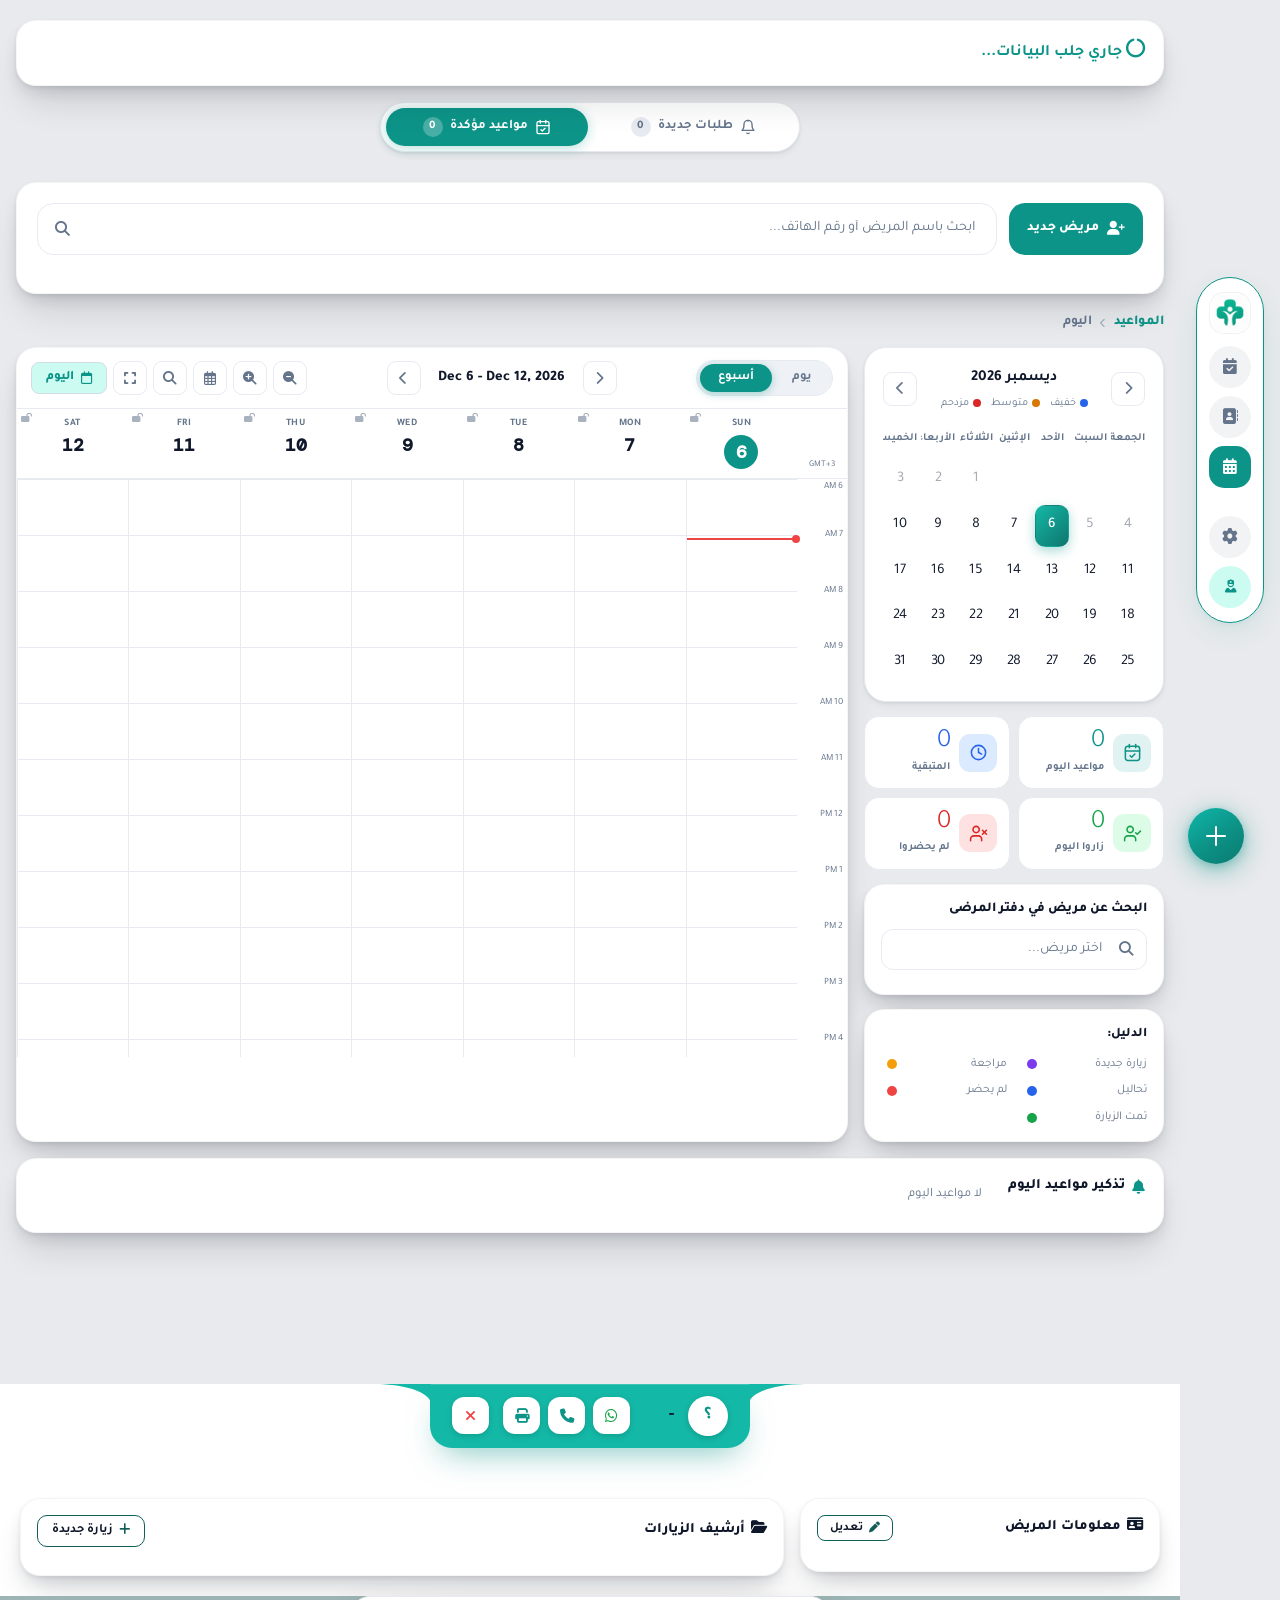
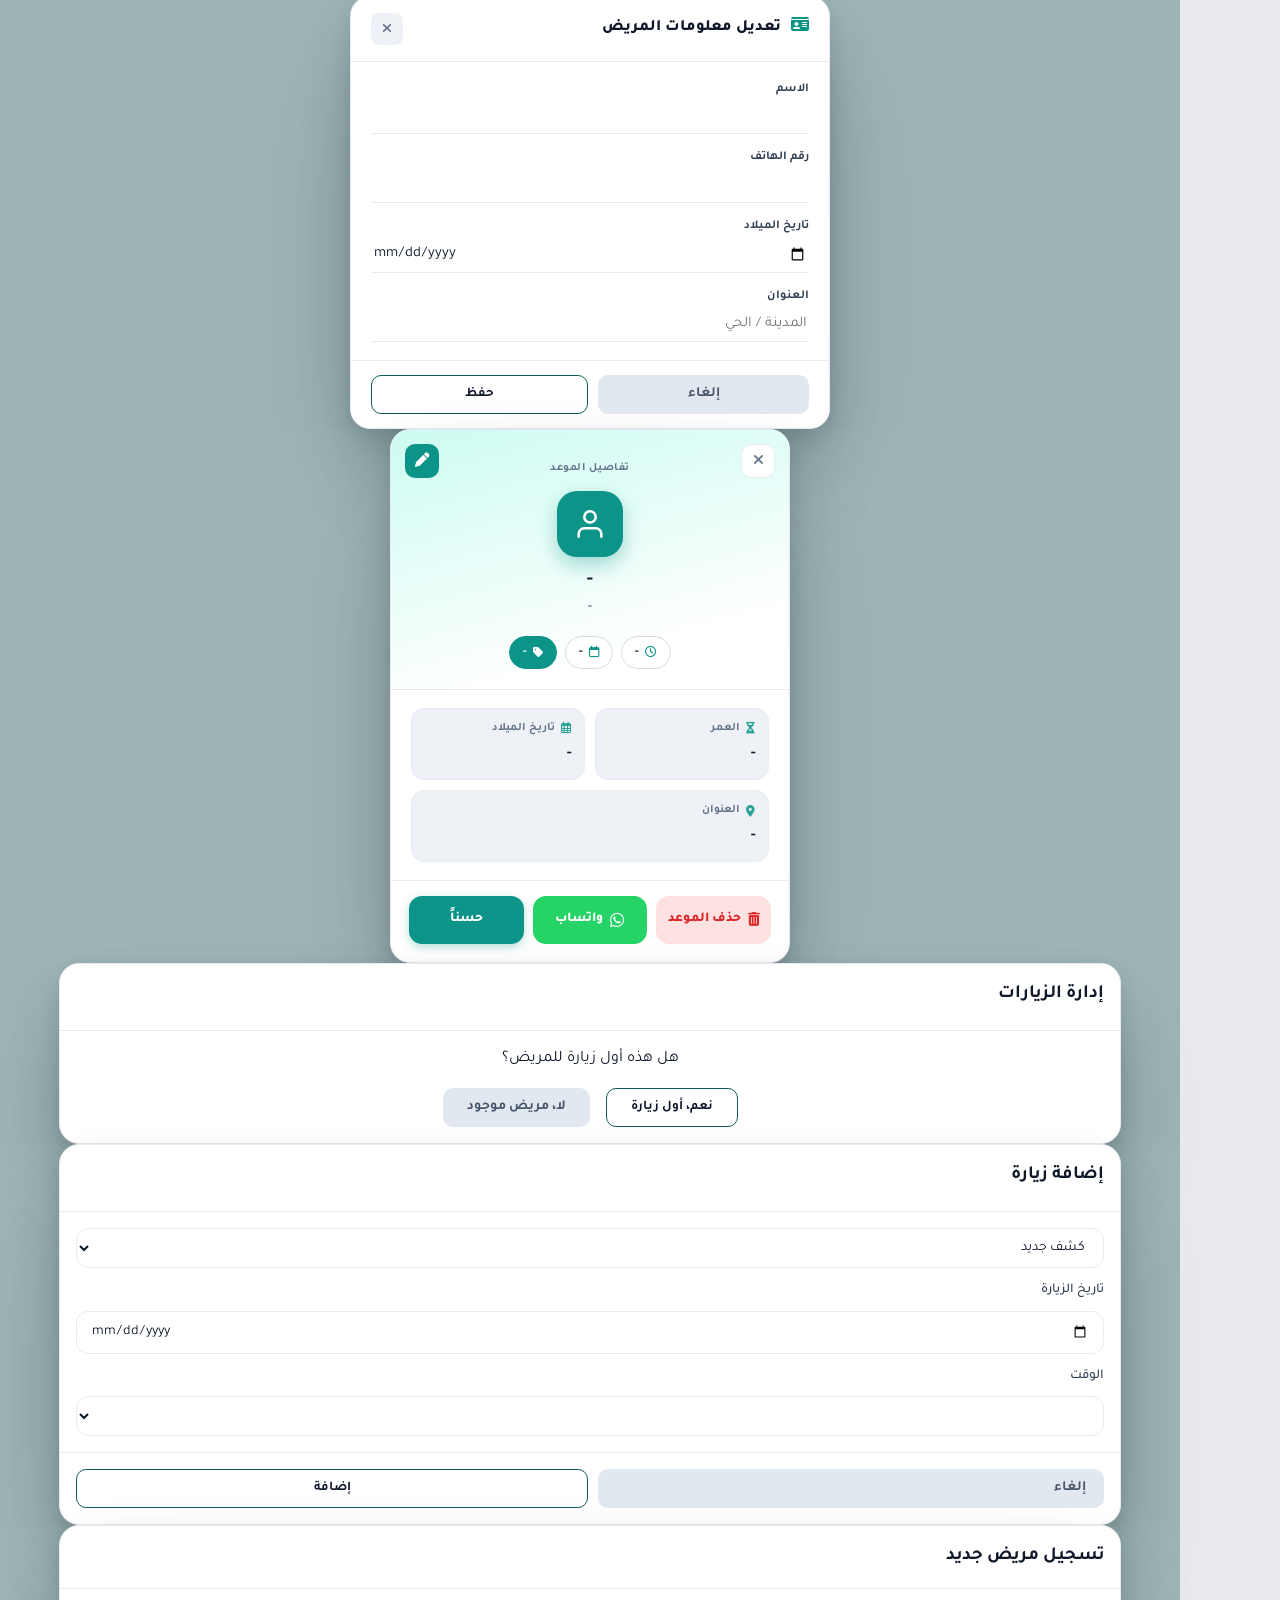
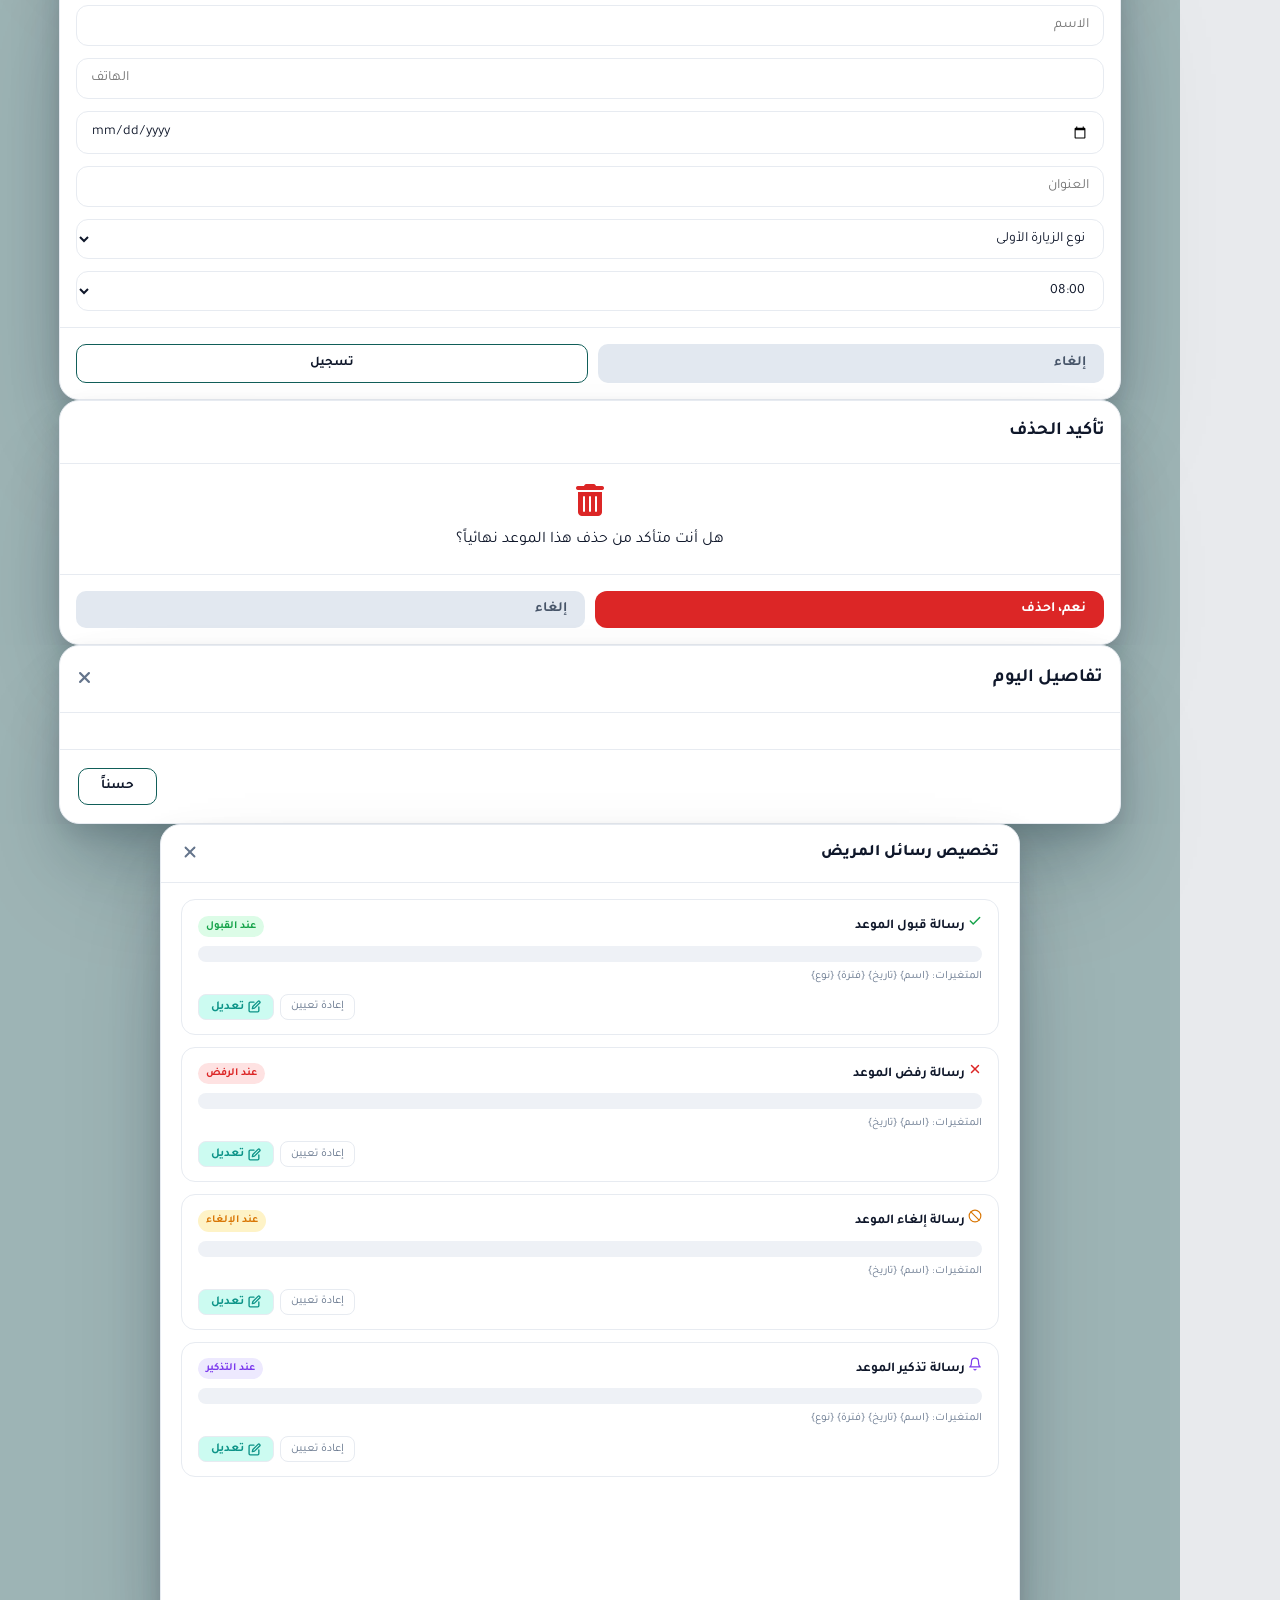
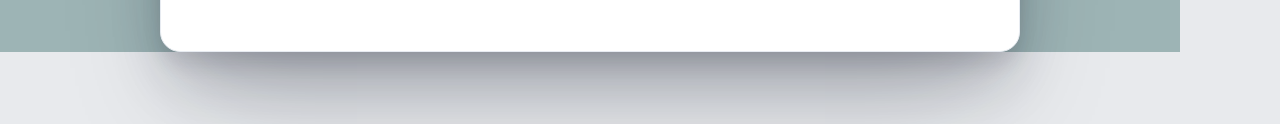
==== nurse/app.html @ d86b31da "الممرضة/موعد يدوي: الهاتف — عنوان الخطوة الحاليّة فقط لا قائمة خطوات، لا دوائر، لا أرقام، لا وصف — س" ====
<!DOCTYPE html>
<html lang="ar" dir="rtl">
<head>
  <meta charset="UTF-8" />
  <meta name="viewport" content="width=device-width,initial-scale=1.0,maximum-scale=1.0,user-scalable=yes" />
  <title>DocBook — لوحة الممرضة</title>

  <!-- Tailwind CDN with custom teal palette -->
  <script src="https://cdn.tailwindcss.com"></script>
  <script>
    tailwind.config = {
      theme: {
        extend: {
          colors: {
            'primary-1': '#f0fdfa',
            'primary-2': '#ccfbf1',
            'primary-3': '#5eead4',
            'primary-4': '#2dd4bf',
            'primary-5': '#14b8a6',
            'primary-6': '#0d9488',
            'primary-7': '#0f766e',
            'primary-8': '#115e59',
            'primary-9': '#134e4a',
            'primary-10': '#042f2e',
          }
        }
      }
    }
  </script>

  <!-- Fonts -->
  <link rel="preconnect" href="https://fonts.googleapis.com">
  <link rel="preconnect" href="https://fonts.gstatic.com" crossorigin>
  <link href="https://fonts.googleapis.com/css2?family=Tajawal:wght@300;400;500;700;800&family=IBM+Plex+Sans+Arabic:wght@400;500;600&family=DM+Mono:wght@400;500&family=Montserrat:wght@700;800&family=Roboto:wght@300;400&display=swap" rel="stylesheet">
  <link rel="stylesheet" href="https://cdnjs.cloudflare.com/ajax/libs/font-awesome/6.4.0/css/all.min.css"/>
  <script src="https://unpkg.com/lucide@latest/dist/umd/lucide.min.js"></script>

  <link rel="stylesheet" href="tokens.css?v=1">
  <link rel="stylesheet" href="styles.css?v=83">

  <!-- ═══════════════ PWA — DocBook ═══════════════ -->
  <meta name="theme-color" content="#0d9488" />
  <meta name="application-name" content="DocBook" />
  <meta name="apple-mobile-web-app-capable" content="yes" />
  <meta name="apple-mobile-web-app-status-bar-style" content="black-translucent" />
  <meta name="apple-mobile-web-app-title" content="DocBook" />
  <meta name="mobile-web-app-capable" content="yes" />
  <meta name="msapplication-TileColor" content="#0d9488" />
  <meta name="description" content="DocBook — نظام حجز المواعيد الطبية | لوحة الممرضة" />
  
  
  <!-- ════════════════════════════════════════════ -->


  <link rel="apple-touch-icon" sizes="192x192" href="./icon-192.png"/>
  <link rel="manifest" href="./manifest.json"/>
  <script>/* PWA: تسجيل service worker (شبكة-أولاً) — مطلوب لتثبيت التطبيق على أندرويد */
  if('serviceWorker'in navigator){window.addEventListener('load',function(){navigator.serviceWorker.register('sw.js').catch(function(){});});}</script>


  <!-- ═══════ Firebase SDK ═══════ -->
  <script type="module">
    import { initializeApp } from 'https://www.gstatic.com/firebasejs/10.12.0/firebase-app.js';
    import { getAuth, signInWithEmailAndPassword, signInAnonymously, signOut, onAuthStateChanged, browserLocalPersistence, setPersistence }
      from 'https://www.gstatic.com/firebasejs/10.12.0/firebase-auth.js';
    import { getFirestore, initializeFirestore, persistentLocalCache, persistentMultipleTabManager,
             doc, collection, getDoc, setDoc, updateDoc, deleteDoc,
             onSnapshot, getDocs, limit, addDoc, query, where, orderBy, serverTimestamp, writeBatch }
      from 'https://www.gstatic.com/firebasejs/10.12.0/firebase-firestore.js';

    const firebaseConfig = window.FIREBASE_CONFIG;   // ← يأتي من config.js (الملف الوحيد للتعديل)

    const _app  = initializeApp(firebaseConfig);
    const _auth = getAuth(_app);
    // كاش محلّي دائم (IndexedDB) — يقلّل القراءات؛ مع fallback آمن
    let _db;
    try {
      _db = initializeFirestore(_app, { localCache: persistentLocalCache({ tabManager: persistentMultipleTabManager() }), experimentalAutoDetectLongPolling: true });
    } catch (e) {
      _db = getFirestore(_app);
    }
    window._fb = {
      auth: _auth, db: _db,
      signIn:  (email, pass) => setPersistence(_auth, browserLocalPersistence).catch(function(){}).then(function(){ return signInWithEmailAndPassword(_auth, email, pass); }),
      signInAnon: ()         => signInAnonymously(_auth),
      signOut: ()            => signOut(_auth),
      onAuth:  (cb)          => onAuthStateChanged(_auth, cb),
      col:        (...p)     => collection(_db, ...p),
      docRef:     (...p)     => doc(_db, ...p),
      getDoc:     (...p)     => getDoc(doc(_db, ...p)),
      setDoc:     (ref, d, opts) => opts ? setDoc(ref, d, opts) : setDoc(ref, d),
      updateDoc:  (ref, d)   => updateDoc(ref, d),
      deleteDoc:  (ref)      => deleteDoc(ref),
      addDoc:     (ref, d)   => addDoc(ref, d),
      onSnapshot, getDocs, limit, query, where, orderBy, serverTimestamp,
      batch: () => writeBatch(_db),
      uploadLogo: function(role, file) {
        // الصورة الشخصية تُخزَّن كـ data URL مضغوط داخل Firestore (settings/<role>) —
        // بلا Firebase Storage (يتطلّب خطة Blaze). نُصغّرها لـ 256px ونضغطها JPEG
        // فيصبح الناتج ~20-40KB، أصغر بكثير من حدّ المستند (1MiB).
        return new Promise(function(resolve, reject) {
          var reader = new FileReader();
          reader.onerror = function() { reject(new Error('read-failed')); };
          reader.onload = function() {
            var img = new Image();
            img.onerror = function() { reject(new Error('decode-failed')); };
            img.onload = function() {
              var MAX = 256, w = img.width, h = img.height;
              if (w > h && w > MAX) { h = Math.round(h * MAX / w); w = MAX; }
              else if (h > MAX)     { w = Math.round(w * MAX / h); h = MAX; }
              var canvas = document.createElement('canvas');
              canvas.width = w; canvas.height = h;
              var ctx = canvas.getContext('2d');
              ctx.fillStyle = '#ffffff'; ctx.fillRect(0, 0, w, h); // خلفية بيضاء بدل الشفافية
              ctx.drawImage(img, 0, 0, w, h);
              resolve(canvas.toDataURL('image/jpeg', 0.85));
            };
            img.src = reader.result;
          };
          reader.readAsDataURL(file);
        });
      },
    };
    // الحفظ المحلّي هو الافتراضي أصلاً — نضبطه في الخلفية دون انتظار حتى لا يتعلّق الدخول أبداً
    setPersistence(_auth, browserLocalPersistence).catch(function(){});
    window._fbReady = true;
    window.dispatchEvent(new Event('fbReady'));
  </script>
  <style>
    .support-header{text-align:center;padding:16px 0 20px;}
    @keyframes nawwa-spin{from{transform:rotate(0deg)}to{transform:rotate(360deg)}}
    .support-logo{max-width:160px;max-height:56px;width:auto;height:auto;margin:0 auto 10px;display:block;object-fit:contain;animation:nawwa-spin 8s linear infinite;}
    .support-name{font-size:1rem;font-weight:800;color:var(--text-primary);margin:0 0 3px;}
    .support-sub{font-size:.78rem;color:var(--text-muted);margin:0;}
    .support-cards{display:flex;flex-direction:column;gap:10px;}
    .support-card{display:flex;align-items:center;gap:14px;padding:14px 16px;border-radius:14px;border:1.5px solid var(--border);background:var(--surface);text-decoration:none;transition:border-color .15s,transform .1s,box-shadow .15s;}
    .support-card:hover{border-color:var(--primary);transform:translateY(-1px);box-shadow:0 4px 14px rgba(13,148,136,.12);}
    .support-card:active{transform:scale(.99);}
    .support-card-icon{width:42px;height:42px;border-radius:11px;display:flex;align-items:center;justify-content:center;font-size:1.2rem;flex-shrink:0;}
    .sc-wa .support-card-icon{background:#dcfce7;color:#16a34a;}
    .sc-tel .support-card-icon{background:#e0f2fe;color:#0284c7;}
    .sc-web .support-card-icon{background:#ede9fe;color:#7c3aed;}
    body.theme-dark .sc-wa .support-card-icon{background:rgba(22,163,74,.18);color:#4ade80;}
    body.theme-dark .sc-tel .support-card-icon{background:rgba(2,132,199,.18);color:#38bdf8;}
    body.theme-dark .sc-web .support-card-icon{background:rgba(124,58,237,.18);color:#a78bfa;}
    .support-card-title{display:block;font-size:.88rem;font-weight:700;color:var(--text-primary);margin-bottom:2px;}
    .support-card-sub{display:block;font-size:.76rem;color:var(--text-muted);direction:ltr;text-align:right;}
    .support-card-arrow{color:var(--text-muted);font-size:.7rem;}
    .support-copy{text-align:center;font-size:.72rem;color:var(--text-muted);margin-top:20px;}
    .support-info-card{background:var(--bg);border:1.5px solid var(--border);border-radius:14px;padding:12px 16px;margin-bottom:18px;}
    .support-info-row{display:flex;justify-content:space-between;align-items:center;padding:6px 0;}
    .support-info-row+.support-info-row{border-top:1px solid var(--border);}
    .support-info-label{font-size:.76rem;color:var(--text-muted);font-weight:500;}
    .support-info-val{font-size:.78rem;font-weight:700;color:var(--text-primary);direction:ltr;}
    .copy-btn{background:none;border:none;cursor:pointer;padding:4px 7px;border-radius:7px;color:var(--text-muted);font-size:.85rem;transition:color .15s,background .15s;line-height:1;flex-shrink:0;}
    .copy-btn:hover{background:var(--border);color:var(--text-primary);}
    .support-faq-section{margin-top:18px;}
    .faq-section-title{font-size:.74rem;font-weight:800;color:var(--text-muted);letter-spacing:.4px;margin:0 0 8px;padding:0 2px;display:flex;align-items:center;gap:5px;}
    .faq-item{border:1.5px solid var(--border);border-radius:12px;margin-bottom:7px;background:var(--surface);overflow:hidden;}
    .faq-q{display:flex;justify-content:space-between;align-items:center;padding:11px 14px;cursor:pointer;font-size:.83rem;font-weight:600;color:var(--text-primary);user-select:none;gap:10px;}
    .faq-q::after{content:'▾';font-size:.8rem;color:var(--text-muted);flex-shrink:0;transition:transform .2s;}
    .faq-item.open .faq-q::after{transform:rotate(-180deg);}
    .faq-a{max-height:0;overflow:hidden;transition:max-height .3s ease;}
    .faq-item.open .faq-a{max-height:200px;}
    .faq-a-inner{padding:0 14px 12px;font-size:.79rem;color:var(--text-muted);line-height:1.65;}
    .sc-prv .support-card-icon{background:#fef3c7;color:#d97706;}
    body.theme-dark .sc-prv .support-card-icon{background:rgba(217,119,6,.18);color:#fbbf24;}
    .prm-card{width:100%;max-width:500px;margin:auto;background:var(--surface);border-radius:22px;overflow:hidden;box-shadow:0 20px 60px rgba(0,0,0,.25);}
    .prm-head{padding:18px 20px 16px;border-bottom:1.5px solid var(--border);display:flex;align-items:center;justify-content:space-between;gap:12px;}
    .prm-title{margin:0;font-size:.95rem;font-weight:800;color:var(--text-primary);}
    .prm-close{background:var(--bg);border:1.5px solid var(--border);border-radius:10px;width:34px;height:34px;cursor:pointer;font-size:1.1rem;color:var(--text-muted);display:flex;align-items:center;justify-content:center;transition:background .15s;flex-shrink:0;}
    .prm-close:hover{background:var(--border);}
    .prm-body{padding:16px 20px 20px;display:flex;flex-direction:column;gap:8px;}
    .prm-copy{text-align:center;font-size:.7rem;color:var(--text-muted);padding:12px 20px 16px;border-top:1px solid var(--border);margin:0;}
  </style>
</head>

<body>
  <div id="loginOverlay" style="position:fixed;inset:0;z-index:9999;background:linear-gradient(145deg,#f0fdfa,#ccfbf1);display:none;align-items:center;justify-content:center;padding:20px;font-family:'Tajawal',sans-serif;">
    <div style="background:white;border-radius:28px;box-shadow:0 24px 72px rgba(13,148,136,.18);padding:40px 32px 36px;width:100%;max-width:420px;animation:loginCardIn .5s cubic-bezier(.34,1.56,.64,1);">
      <div style="text-align:center;margin-bottom:28px;">
        <div style="display:inline-flex;width:90px;height:90px;border-radius:24px;background:linear-gradient(135deg,#0d9488,#14b8a6);margin-bottom:16px;overflow:hidden;"><img src="./icon-192.png" style="width:90px;height:90px;object-fit:cover;" onerror="this.style.display='none'"/></div>
        <div style="font-size:1.7rem;font-weight:800;color:#0d9488;">DocBook</div>
        <div style="font-size:.85rem;font-weight:600;color:#5f9ea0;margin-top:4px;">لوحة الممرضة</div>
      </div>
      <div id="loginForm">
        <div style="margin-bottom:16px;"><label style="display:block;font-size:.82rem;font-weight:700;color:#134e4a;margin-bottom:7px;">البريد الإلكتروني</label><input id="loginUser" type="email" placeholder="example@gmail.com" dir="ltr" style="width:100%;padding:13px 16px;border:2px solid #b2f5ea;border-radius:14px;font-size:.9rem;outline:none;box-sizing:border-box;font-family:inherit;background:#f0fdfa;" onfocus="this.style.borderColor='#0d9488'" onblur="this.style.borderColor='#b2f5ea'"/></div>
        <div style="margin-bottom:10px;"><label style="display:block;font-size:.82rem;font-weight:700;color:#134e4a;margin-bottom:7px;">كلمة المرور</label><div style="display:flex;align-items:center;gap:8px;"><input id="loginPassword" type="password" placeholder="••••••••" dir="ltr" style="flex:1;padding:13px 16px;border:2px solid #b2f5ea;border-radius:14px;font-size:.9rem;outline:none;box-sizing:border-box;font-family:inherit;background:#f0fdfa;" onfocus="this.style.borderColor='#0d9488'" onblur="this.style.borderColor='#b2f5ea'"/><button type="button" onclick="var i=document.getElementById('loginPassword');i.type=i.type==='password'?'text':'password';this.querySelector('svg').style.opacity=i.type==='text'?'1':'0.45';" style="flex-shrink:0;width:40px;height:40px;border-radius:12px;border:2px solid #b2f5ea;background:#f0fdfa;cursor:pointer;display:flex;align-items:center;justify-content:center;transition:border-color .15s;" onmouseover="this.style.borderColor='#0d9488'" onmouseout="this.style.borderColor='#b2f5ea'"><svg xmlns="http://www.w3.org/2000/svg" width="18" height="18" viewBox="0 0 24 24" fill="none" stroke="#0d9488" stroke-width="2" stroke-linecap="round" stroke-linejoin="round" style="opacity:.45;transition:opacity .15s;"><path d="M1 12s4-8 11-8 11 8 11 8-4 8-11 8-11-8-11-8z"/><circle cx="12" cy="12" r="3"/></svg></button></div></div>
        <div id="loginError" style="display:none;background:#fee2e2;border-radius:10px;padding:10px;font-size:.8rem;color:#dc2626;margin-bottom:12px;text-align:center;"></div>
        <button onclick="doLocalLogin()" id="loginBtn" style="width:100%;padding:14px;background:linear-gradient(135deg,#0d9488,#14b8a6);color:white;border:none;border-radius:14px;font-family:inherit;font-size:.95rem;font-weight:800;cursor:pointer;">تسجيل الدخول</button>
      </div>
      <div id="loginVerifying" style="display:none;text-align:center;padding:18px 0;">
        <div class="login-spinner"></div>
        <div style="font-size:.95rem;font-weight:800;color:#0d9488;margin-top:18px;">جارٍ التحقق من البيانات...</div>
        <div style="font-size:.78rem;font-weight:600;color:#5f9ea0;margin-top:6px;">يرجى الانتظار قليلاً</div>
      </div>
    </div>
  </div>



  <!-- ========== HEADER ========== -->
  <header class="mobile-topbar">
    <div class="mtb-brand" id="headerLogo" onclick="goToToday()">
      <div class="mtb-avatar" id="headerLogoContainer">
        <i class="fas fa-user-nurse" id="headerLogoIcon"></i>
        <img id="headerLogoImg" class="hidden" src="" alt="شعار">
      </div>
      <div style="min-width:0;display:flex;flex-direction:column;">
        <span class="mtb-name" id="dashboardTitle">لوحة الممرضة</span>
        <span class="mtb-date" id="nurseHeaderDate">اليوم، التاريخ</span>
      </div>
    </div>
    <div style="display:flex;align-items:center;gap:8px;">
      <button class="mtb-btn" id="headerSearchBtn" onclick="toggleHeaderSearch()" title="بحث عن مريض">
        <svg width="18" height="18" viewBox="0 0 24 24" fill="none" stroke="currentColor" stroke-width="2" stroke-linecap="round" stroke-linejoin="round"><circle cx="11" cy="11" r="8"/><line x1="21" y1="21" x2="16.65" y2="16.65"/></svg>
      </button>
      <button class="mtb-btn" onclick="openSettingsModal()" title="الإعدادات">
        <svg width="18" height="18" viewBox="0 0 24 24" fill="none" stroke="currentColor" stroke-width="2" stroke-linecap="round" stroke-linejoin="round"><circle cx="12" cy="12" r="3"/><path d="M19.4 15a1.65 1.65 0 0 0 .33 1.82l.06.06a2 2 0 1 1-2.83 2.83l-.06-.06a1.65 1.65 0 0 0-1.82-.33 1.65 1.65 0 0 0-1 1.51V21a2 2 0 0 1-4 0v-.09A1.65 1.65 0 0 0 9 19.4a1.65 1.65 0 0 0-1.82.33l-.06.06a2 2 0 1 1-2.83-2.83l.06-.06a1.65 1.65 0 0 0 .33-1.82 1.65 1.65 0 0 0-1.51-1H3a2 2 0 0 1 0-4h.09A1.65 1.65 0 0 0 4.6 9a1.65 1.65 0 0 0-.33-1.82l-.06-.06a2 2 0 1 1 2.83-2.83l.06.06a1.65 1.65 0 0 0 1.82.33H9a1.65 1.65 0 0 0 1-1.51V3a2 2 0 0 1 4 0v.09a1.65 1.65 0 0 0 1 1.51 1.65 1.65 0 0 0 1.82-.33l.06-.06a2 2 0 1 1 2.83 2.83l-.06.06a1.65 1.65 0 0 0-.33 1.82V9a1.65 1.65 0 0 0 1.51 1H21a2 2 0 0 1 0 4h-.09a1.65 1.65 0 0 0-1.51 1z"/></svg>
      </button>
    </div>
  </header>

  <!-- شريط بحث المريض (موبايل) — يفتح من زر البحث بالهيدر -->
  <div id="headerSearchBar" class="hidden">
    <div class="search-wrapper" style="margin-bottom:0;">
      <i class="fas fa-search search-icon"></i>
      <input type="text" id="headerPatientSearch" class="search-input" placeholder="ابحث عن مريض بالاسم أو الهاتف..." oninput="renderHeaderPatientSearch()">
      <button onclick="toggleHeaderSearch()" title="إغلاق" style="position:absolute; left:8px; top:50%; transform:translateY(-50%); background:none; border:none; color:var(--text-muted); cursor:pointer; font-size:1rem;"><i class="fas fa-times"></i></button>
    </div>
    <div id="headerSearchResults" style="display:flex; flex-direction:column; gap:6px; margin-top:10px; max-height:55vh; overflow-y:auto;"></div>
  </div>

  <!-- ========== APP BODY ========== -->
  <div class="app-body">

    <!-- ====== FLOATING ICON RAIL (كبسولة عائمة بحدّ تركوازي) ====== -->
    <nav class="dbside" id="mainRail" role="navigation" aria-label="التنقل الرئيسي">

      <div class="dbside-head">
        <span class="dbside-mark"><img src="./icon-192.png" alt="DocBook" onerror="this.style.display='none'"></span>
      </div>

      <div class="dbside-scroll">
        <ul class="dbside-list">
          <li><button class="menu-item sidebar-item active" id="sidebarAppointments" onclick="toggleApptSubNav()" aria-label="المواعيد">
            <span class="rail-badge" id="apptNavDot" style="display:none;"></span>
            <i class="fas fa-calendar-check"></i><span>المواعيد</span>
          </button></li>
          <li><button class="menu-item sidebar-item" id="sidebarPatients" aria-label="دفتر المرضى">
            <i class="fas fa-address-book"></i><span>دفتر المرضى</span>
          </button></li>
          <li><button class="menu-item sidebar-item" id="sidebarCalendar" aria-label="الروزنامة">
            <i class="fas fa-calendar-alt"></i><span>الروزنامة</span>
          </button></li>
        </ul>
      </div>

      <div class="dbside-foot">
        <div class="dbside-div"></div>
        <button class="menu-item" id="sidebarSettingsBtn" onclick="openSettingsModal()" aria-label="الإعدادات">
          <i class="fas fa-cog"></i><span>الإعدادات</span>
        </button>
        <div class="dbside-profile" id="topbarProfile" style="position:relative;">
        <button class="topbar-chip" id="topbarProfileBtn" aria-haspopup="true" aria-expanded="false" aria-label="الملف الشخصي" onclick="toggleTopbarMenu()">
          <span class="topbar-avatar" id="sidebarNurseAvatar"><i class="fas fa-user-nurse"></i></span>
          <span class="topbar-chip-meta">
            <b id="sidebarNurseName">لوحة الممرضة</b>
            <i id="sidebarNurseDate">اليوم، التاريخ</i>
          </span>
          <i class="fas fa-ellipsis-vertical topbar-chip-caret" aria-hidden="true"></i>
        </button>
        <div class="topbar-menu" id="topbarMenu" hidden>
          <button class="topbar-menu-item" type="button" onclick="openSettingsModal();closeTopbarMenu()"><i class="fas fa-user"></i>الملف الشخصي</button>
          <button class="topbar-menu-item" type="button" onclick="openSettingsModal();closeTopbarMenu()"><i class="fas fa-cog"></i>الإعدادات</button>
          <button class="topbar-menu-item" type="button" onclick="toggleTheme();closeTopbarMenu()"><i class="fas fa-moon"></i>تبديل الوضع الليلي</button>
          <div class="topbar-menu-sep"></div>
          <button class="topbar-menu-item danger" type="button" onclick="docbookSignOut()"><i class="fas fa-sign-out-alt"></i>تسجيل الخروج</button>
        </div>
        </div><!-- /dbside-profile -->
      </div><!-- /dbside-foot -->

    </nav>

    <!-- Hidden div for JS compatibility -->
    <div id="sidebarApptSub" style="display:none;">
      <button id="subPending"></button><button id="subAccepted"></button>
      <span id="subBadgePending" style="display:none;">0</span><span id="subBadgeAccepted" style="display:none;">0</span>
    </div>

    <!-- Content -->
    <div class="content-area">

      <!-- Toast -->
      <div id="toast" class="toast hidden">
        <div id="toastContent"></div>
      </div>

      <!-- Loader -->
      <div id="loader" class="hidden">
        <div class="glass-card p-5 flex items-center gap-3 justify-center">
          <i class="fas fa-circle-notch fa-spin" style="color:var(--primary); font-size:1.2rem;"></i>
          <span style="font-weight:700; color:var(--primary);">جاري جلب البيانات...</span>
        </div>
      </div>

      <!-- ========== APPOINTMENTS SECTION ========== -->
      <section id="appointmentsSection" class="hidden">

        <!-- Tab bar -->
        <div style="display:flex; justify-content:center; margin-bottom:14px;">
        <div style="background:var(--surface); border:1.5px solid var(--border); border-radius:50px; padding:5px; display:flex; gap:5px; box-shadow:var(--shadow-sm); width:100%; max-width:420px;">
          <button id="apptTabBtnPending" onclick="selectApptSub('pending')"
            style="flex:1; display:flex; align-items:center; justify-content:center; gap:7px; padding:9px 14px; border-radius:50px; border:none; cursor:pointer; font-family:inherit; font-weight:700; font-size:.82rem; transition:all .22s; background:transparent; color:var(--text-muted);">
            <!-- Bell / new request icon -->
            <svg width="16" height="16" viewBox="0 0 24 24" fill="none" stroke="currentColor" stroke-width="2" stroke-linecap="round" stroke-linejoin="round" style="flex-shrink:0;">
              <path d="M18 8A6 6 0 0 0 6 8c0 7-3 9-3 9h18s-3-2-3-9"/>
              <path d="M13.73 21a2 2 0 0 1-3.46 0"/>
              <line x1="12" y1="2" x2="12" y2="3"/>
            </svg>
            طلبات جديدة
            <span id="apptBadgePending" style="min-width:20px;height:20px;padding:0 5px;border-radius:50px;display:inline-flex;align-items:center;justify-content:center;font-size:.72rem;font-weight:800;background:var(--border);color:var(--text-muted);transition:all .22s;">0</span>
          </button>
          <button id="apptTabBtnAccepted" onclick="selectApptSub('accepted')"
            style="flex:1; display:flex; align-items:center; justify-content:center; gap:7px; padding:9px 14px; border-radius:50px; border:none; cursor:pointer; font-family:inherit; font-weight:700; font-size:.82rem; transition:all .22s; background:var(--primary); color:white; box-shadow:0 2px 12px rgba(13,148,136,.3);">
            <!-- Calendar check icon -->
            <svg width="16" height="16" viewBox="0 0 24 24" fill="none" stroke="currentColor" stroke-width="2" stroke-linecap="round" stroke-linejoin="round" style="flex-shrink:0;">
              <rect x="3" y="4" width="18" height="18" rx="2" ry="2"/>
              <line x1="16" y1="2" x2="16" y2="6"/>
              <line x1="8" y1="2" x2="8" y2="6"/>
              <line x1="3" y1="10" x2="21" y2="10"/>
              <polyline points="9 16 11 18 15 14"/>
            </svg>
            مواعيد مؤكدة
            <span id="apptBadgeAccepted" style="min-width:20px;height:20px;padding:0 5px;border-radius:50px;display:inline-flex;align-items:center;justify-content:center;font-size:.72rem;font-weight:800;background:rgba(255,255,255,.25);color:white;transition:all .22s;">0</span>
          </button>
        </div>
        </div><!-- end tab-bar centering wrapper -->

        <!-- Dual view -->
        <div id="appointmentsDualView">

          <!-- Pending Column -->
          <div class="glass-card">
            <div id="pendingCardsContainer"></div>
          </div>

          <!-- Accepted Column -->
          <div class="glass-card">
            <div class="search-wrapper" style="margin-bottom:14px;">
              <i class="fas fa-search search-icon"></i>
              <input type="text" id="searchInput" class="search-input" placeholder="ابحث بالاسم - رقم الهاتف - التاريخ">
            </div>
            <div id="acceptedCardsContainer"></div>
          </div>

        </div>

        <!-- Hidden legacy containers kept for JS compatibility -->
        <div id="appointmentsContentContainer" style="display:none;">
          <div id="appointmentsGridContainer">
            <div id="searchContainer"><input type="text" id="searchInputLegacy"></div>
            <div id="appointmentsCardsDesktop"></div>
          </div>
          <div id="manualFormContainer"></div>
        </div>
        <!-- Hidden tab elements for JS compatibility -->
        <div style="display:none;">
          <div id="appointmentsPendingTab"></div>
          <div id="appointmentsAcceptedTab"></div>
        </div>

      </section>

      <!-- ========== PATIENTS SECTION ========== -->
      <section id="patientBookSection" class="hidden">
        <div class="glass-card">
          <div class="pb-toolbar">
            <button id="addNewPatientBtn" class="pb-add" title="تسجيل مريض جديد"><i class="fas fa-user-plus"></i><span>مريض جديد</span></button>
            <div class="pb-search-wrap">
              <i class="fas fa-magnifying-glass pb-search-ico"></i>
              <input type="text" id="patientBookSearch" class="pb-search" placeholder="ابحث باسم المريض أو رقم الهاتف...">
            </div>
          </div>
          <span id="totalPatientsCount" style="display:none;">0</span>
          <div class="patients-list" id="patientsGrid"></div>
        </div>
      </section>

      <!-- ========== CALENDAR SECTION ========== -->
      <section id="calendarSection" class="hidden">
        <!-- Schedule styles -->

        <!-- Breadcrumb -->
        <div style="display:flex;align-items:center;justify-content:flex-start;gap:8px;padding:2px 0 14px 0;font-size:.85rem;">
          <span style="font-weight:800;color:var(--primary);" data-i18n="appointments">المواعيد</span>
          <i class="fas fa-chevron-left" style="font-size:.58rem;color:var(--text-muted);opacity:.55;"></i>
          <span style="color:var(--text-muted);font-weight:600;" data-i18n="today">اليوم</span>
          <span id="calGreeting" style="display:none;"></span>
          <span id="calDateLabel" style="display:none;"></span>
        </div>

        <div class="cal-row" style="display:flex; flex-wrap:wrap; gap:16px; align-items:flex-start;">

            <!-- ===== SIDEBAR (يظهر يميناً في RTL) ===== -->
            <aside style="width:100%; max-width:300px; flex-shrink:0; display:flex; flex-direction:column; gap:14px;">

            <!-- Calendar -->
            <div class="compact-calendar-container" id="calendarWidget" style="flex-shrink:0; width:100%; align-self:start;">
              <div class="compact-calendar-header">
                <button id="prevMonthBtn" class="compact-nav-btn"><i class="fas fa-chevron-right"></i></button>
                <div style="text-align:center;">
                  <h3 id="currentMonth" style="font-weight:700; font-size:.95rem;">-</h3>
                  <!-- نفس أصناف نقاط الروزنامة لا ألوان مكتوبة يدوياً — فلا يكذب المفتاح إن تغيّر الثيم -->
                  <div class="density-legend">
                    <div style="display:flex;align-items:center;gap:4px;"><div class="compact-dot-low" style="width:8px;height:8px;border-radius:50%;"></div><span>خفيف</span></div>
                    <div style="display:flex;align-items:center;gap:4px;"><div class="compact-dot-medium" style="width:8px;height:8px;border-radius:50%;"></div><span>متوسط</span></div>
                    <div style="display:flex;align-items:center;gap:4px;"><div class="compact-dot-high" style="width:8px;height:8px;border-radius:50%;"></div><span>مزدحم</span></div>
                  </div>
                </div>
                <button id="nextMonthBtn" class="compact-nav-btn"><i class="fas fa-chevron-left"></i></button>
              </div>
              <div class="compact-calendar-grid" style="margin-bottom:8px;">
                <!-- أسماء عربية وبداية الجمعة — مطابقة لروزنامة الطبيب (كانت Su/Mo وتبدأ الأحد) -->
                <div class="compact-calendar-day-name">الجمعة</div>
                <div class="compact-calendar-day-name">السبت</div>
                <div class="compact-calendar-day-name">الأحد</div>
                <div class="compact-calendar-day-name">الإثنين</div>
                <div class="compact-calendar-day-name">الثلاثاء</div>
                <div class="compact-calendar-day-name">الأربعاء</div>
                <div class="compact-calendar-day-name">الخميس</div>
              </div>
              <div id="calendarGrid" class="compact-calendar-grid"></div>
            </div>

            <!-- ===== مواعيد اليوم (عرض الموبايل) ===== -->
            <div id="mobileAgendaWrap" class="mobile-only glass-card" style="padding:14px 16px;">
              <div style="display:flex; align-items:center; justify-content:space-between; gap:8px; margin-bottom:12px;">
                <p id="mobileAgendaTitle" style="font-weight:800; font-size:.88rem; color:var(--text);">مواعيد اليوم</p>
                <span id="mobileDayLock" onclick="schedToggleDay(selectedDayStr||todayStr)" style="font-size:.72rem; font-weight:800; cursor:pointer; padding:4px 11px; border-radius:20px;"></span>
              </div>
              <div id="mobileDayAgenda" style="display:flex; flex-direction:column; gap:14px;"></div>
            </div>

            <!-- بطاقات ملخّص اليوم (موبايل) — بين المواعيد والدليل -->
            <div id="mobileStatsWrap" class="mobile-only">
              <div class="msum total"><div class="msum-ic"><svg width="19" height="19" viewBox="0 0 24 24" fill="none" stroke="#0d9488" stroke-width="1.9" stroke-linecap="round" stroke-linejoin="round"><rect x="3" y="4" width="18" height="18" rx="3"/><line x1="16" y1="2" x2="16" y2="6"/><line x1="8" y1="2" x2="8" y2="6"/><line x1="3" y1="10" x2="21" y2="10"/><polyline points="9 16 11 18 15 14"/></svg></div><div><div class="msum-n" id="msTotal">0</div><div class="msum-l">مواعيد اليوم</div></div></div>
              <div class="msum rem"><div class="msum-ic"><svg width="19" height="19" viewBox="0 0 24 24" fill="none" stroke="#2563eb" stroke-width="1.9" stroke-linecap="round" stroke-linejoin="round"><circle cx="12" cy="12" r="9"/><polyline points="12 7 12 12 16 14"/></svg></div><div><div class="msum-n" id="msRem">0</div><div class="msum-l">المتبقية</div></div></div>
              <div class="msum vis"><div class="msum-ic"><svg width="19" height="19" viewBox="0 0 24 24" fill="none" stroke="#16a34a" stroke-width="1.9" stroke-linecap="round" stroke-linejoin="round"><path d="M16 21v-2a4 4 0 0 0-4-4H6a4 4 0 0 0-4 4v2"/><circle cx="9" cy="7" r="4"/><polyline points="16 11 18 13 22 9"/></svg></div><div><div class="msum-n" id="msVis">0</div><div class="msum-l">زاروا اليوم</div></div></div>
              <div class="msum abs"><div class="msum-ic"><svg width="19" height="19" viewBox="0 0 24 24" fill="none" stroke="#dc2626" stroke-width="1.9" stroke-linecap="round" stroke-linejoin="round"><path d="M16 21v-2a4 4 0 0 0-4-4H6a4 4 0 0 0-4 4v2"/><circle cx="9" cy="7" r="4"/><line x1="17" y1="8" x2="22" y2="13"/><line x1="22" y1="8" x2="17" y2="13"/></svg></div><div><div class="msum-n" id="msAbs">0</div><div class="msum-l">لم يحضروا</div></div></div>
            </div>

            <!-- Patient search (تُخفى على الهاتف؛ البحث في الهيدر) -->
            <div class="glass-card phone-hidden" style="padding:14px 16px;">
              <p style="font-weight:800; font-size:.85rem; color:var(--text); margin-bottom:8px;" data-i18n="patient_search">البحث عن مريض في دفتر المرضى</p>
              <div class="search-wrapper" style="margin-bottom:0;">
                <i class="fas fa-search search-icon"></i>
                <input type="text" id="calPatientSearch" class="search-input" placeholder="اختر مريض..." data-i18n-ph="choose_patient_ph" oninput="renderCalPatientSearch()">
              </div>
              <div id="calPatientSearchResults" style="display:flex; flex-direction:column; gap:6px; margin-top:10px; max-height:220px; overflow-y:auto;"></div>
            </div>

            <!-- Legend (يظهر على كل الأجهزة) -->
            <div class="glass-card" style="padding:14px 16px;">
              <p style="font-weight:800; font-size:.82rem; color:var(--text); margin-bottom:10px;" data-i18n="legend">الدليل:</p>
              <div style="display:grid; grid-template-columns:1fr 1fr; gap:8px 14px;">
                <div class="cal-legend-row"><span data-i18n="visit_new">زيارة جديدة</span><span class="cal-legend-dot" style="background:#7c3aed;"></span></div>
                <div class="cal-legend-row"><span data-i18n="visit_review">مراجعة</span><span class="cal-legend-dot" style="background:#f59e0b;"></span></div>
                <div class="cal-legend-row"><span data-i18n="visit_tests">تحاليل</span><span class="cal-legend-dot" style="background:#2563eb;"></span></div>
                <div class="cal-legend-row"><span data-i18n="no_show">لم يحضر</span><span class="cal-legend-dot" style="background:#ef4444;"></span></div>
                <div class="cal-legend-row"><span data-i18n="visited">تمت الزيارة</span><span class="cal-legend-dot" style="background:#16a34a;"></span></div>
              </div>
            </div>

            </aside><!-- /sidebar -->

            <!-- ===== MAIN: Schedule hourly grid (لابتوب/تابلت) ===== -->
            <div class="glass-card desktop-only" style="flex:1; min-width:300px; padding:0; overflow:hidden; align-self:stretch;">
              <!-- Toolbar -->
              <div style="display:flex; align-items:center; justify-content:space-between; gap:10px; padding:12px 14px; border-bottom:1.5px solid var(--border); flex-wrap:wrap;">
                <!-- يمين: اليوم/الأسبوع -->
                <div class="sched-toggle">
                  <button id="schedDayBtn" onclick="setScheduleView('day')" data-i18n="day">يوم</button>
                  <button id="schedWeekBtn" class="active" onclick="setScheduleView('week')" data-i18n="week">أسبوع</button>
                </div>
                <!-- وسط: التنقّل بين التواريخ -->
                <div style="display:flex; align-items:center; gap:6px;">
                  <button class="compact-nav-btn" onclick="schedNav(-1)" title="السابق"><i class="fas fa-chevron-right"></i></button>
                  <span id="schedRangeLabel" style="font-weight:800; font-size:.9rem; color:var(--text); min-width:150px; text-align:center;">-</span>
                  <button class="compact-nav-btn" onclick="schedNav(1)" title="التالي"><i class="fas fa-chevron-left"></i></button>
                </div>
                <!-- يسار: أزرار التحكّم -->
                <div style="display:flex; align-items:center; gap:6px;">
                  <button onclick="schedZoom(-1)" class="compact-nav-btn" title="تصغير"><i class="fas fa-magnifying-glass-minus"></i></button>
                  <button onclick="schedZoom(1)" class="compact-nav-btn" title="تكبير"><i class="fas fa-magnifying-glass-plus"></i></button>
                  <button onclick="toggleMiniCalendar()" id="miniCalToggleBtn" class="compact-nav-btn" title="إظهار/إخفاء الروزنامة"><i class="far fa-calendar-days"></i></button>
                  <button onclick="toggleSchedSearch()" id="schedSearchBtn" class="compact-nav-btn" title="بحث في المواعيد المؤكدة المستقبلية"><i class="fas fa-magnifying-glass"></i></button>
                  <button onclick="toggleSchedFullscreen()" id="schedFullBtn" class="compact-nav-btn" title="ملء الشاشة"><i class="fas fa-expand"></i></button>
                  <button onclick="schedToday()" style="display:inline-flex; align-items:center; gap:7px; font-size:.8rem; font-weight:800; color:var(--primary); background:var(--primary-light); border:1.5px solid var(--border-strong); border-radius:8px; padding:7px 14px; cursor:pointer; font-family:inherit;">
                    <i class="far fa-calendar"></i> <span data-i18n="today">اليوم</span>
                  </button>
                </div>
              </div>
              <!-- شريط البحث في المواعيد المؤكدة المستقبلية -->
              <div id="schedSearchBar" style="display:none; padding:12px 14px; border-bottom:1.5px solid var(--border); background:var(--bg);">
                <div class="search-wrapper" style="margin-bottom:0;">
                  <i class="fas fa-search search-icon"></i>
                  <input type="text" id="schedSearchInput" class="search-input" placeholder="ابحث في المواعيد المؤكدة القادمة (اسم / هاتف / تاريخ)..." oninput="renderSchedSearch()">
                </div>
                <div id="schedSearchResults" style="display:flex; flex-direction:column; gap:6px; margin-top:10px; max-height:42vh; overflow-y:auto;"></div>
              </div>
              <!-- Grid -->
              <div id="scheduleGrid" style="overflow:auto; max-height:72vh;"></div>
            </div>

        </div>

        <!-- ===== تذكير مواعيد اليوم (يظهر على الجوال والكمبيوتر) ===== -->
        <div class="glass-card" id="todayRemindersPanel" style="margin-top:16px; padding:16px 18px;">
          <p style="font-weight:800; font-size:.9rem; color:var(--text); margin-bottom:12px; display:flex; align-items:center; gap:7px;">
            <i class="fas fa-bell" style="color:var(--primary);"></i> تذكير مواعيد اليوم
          </p>
          <div id="todayRemindersList" style="display:flex; flex-direction:column; gap:8px;"></div>
        </div>

        <!-- Hidden agenda (kept for internal logic & day open/close) -->
        <div id="dayAgenda" class="hidden" style="display:none;">
          <h3 id="agendaTitle"></h3>
          <p id="agendaCount"></p>
          <span id="dayStatusBadge" class="day-status-badge open">مفتوح</span>
          <span id="closeDayIcon" class="close-day-icon"><i class="fas fa-times-circle"></i></span>
          <span id="openDayIcon" class="open-day-icon hidden"><i class="fas fa-check-circle"></i></span>
          <button id="showDayDetailsBtn" class="btn-show-details"><i class="fas fa-eye"></i></button>
          <span id="agendaMorningCount"></span><div id="agendaMorning"></div>
          <span id="agendaEveningCount"></span><div id="agendaEvening"></div>
        </div>
      </section>


    </div>
  </div>

  <!-- ========== SMS FALLBACK MODAL ========== -->
  <div id="smsFallbackModal" class="hidden fixed inset-0 z-[350] flex items-end justify-center p-4" style="pointer-events:none;">
    <div id="smsFallbackCard" style="
      pointer-events:all;
      background:var(--surface);
      border:1.5px solid var(--border);
      border-radius:var(--radius-lg);
      box-shadow:var(--shadow-lg);
      padding:18px 20px;
      width:100%;
      max-width:420px;
      transform:translateY(20px);
      opacity:0;
      transition:transform .3s cubic-bezier(.34,1.56,.64,1), opacity .25s;
    ">
      <div style="display:flex;align-items:center;gap:12px;margin-bottom:14px;">
        <div style="width:40px;height:40px;border-radius:11px;background:#dcfce7;display:flex;align-items:center;justify-content:center;flex-shrink:0;">
          <i class="fab fa-whatsapp" style="color:#16a34a;font-size:1.2rem;"></i>
        </div>
        <div>
          <p style="font-weight:800;font-size:.92rem;color:var(--text);line-height:1.2;">هل وصلت رسالة الواتساب؟</p>
          <p style="font-size:.72rem;color:var(--text-muted);margin-top:2px;">إذا لم يكن المريض يمتلك واتساب، أرسل SMS</p>
        </div>
        <button onclick="closeSmsModal()" style="margin-right:auto;background:none;border:none;cursor:pointer;color:var(--text-muted);font-size:1rem;padding:4px;"><i class="fas fa-times"></i></button>
      </div>
      <div style="display:flex;gap:10px;">
        <button onclick="closeSmsModal()" style="
          flex:1;background:var(--green-light);color:var(--green);border:1.5px solid #86efac;
          border-radius:var(--radius-sm);padding:10px;font-weight:800;font-size:.88rem;
          font-family:inherit;cursor:pointer;display:flex;align-items:center;justify-content:center;gap:6px;">
          <i class="fas fa-check"></i> نعم، وصلت
        </button>
        <button id="smsFallbackBtn" onclick="sendSMSFallback()" style="
          flex:1;background:var(--blue);color:white;border:none;
          border-radius:var(--radius-sm);padding:10px;font-weight:800;font-size:.88rem;
          font-family:inherit;cursor:pointer;display:flex;align-items:center;justify-content:center;gap:6px;">
          <i class="fas fa-sms"></i> لا، أرسل SMS
        </button>
      </div>
    </div>
  </div>

  <!-- ========== REMINDER CONFIRM MODAL ========== -->
  <div id="reminderConfirmModal" class="hidden">
    <div class="reminder-modal-box">
      <div style="display:flex;align-items:center;gap:12px;margin-bottom:14px;">
        <div style="width:40px;height:40px;border-radius:11px;background:#dcfce7;display:flex;align-items:center;justify-content:center;flex-shrink:0;">
          <i class="fab fa-whatsapp" style="color:#16a34a;font-size:1.2rem;"></i>
        </div>
        <div style="flex:1;min-width:0;">
          <p style="font-weight:800;font-size:.92rem;color:var(--text);line-height:1.2;">هل تمت الرسالة؟</p>
          <p style="font-size:.72rem;color:var(--text-muted);margin-top:2px;">
            هل أرسلتِ تذكير الموعد عبر واتساب لـ
            <strong id="rcmPatientName" style="color:var(--primary);"></strong>
          </p>
        </div>
        <button onclick="closeReminderConfirmModal()" style="background:none;border:none;cursor:pointer;color:var(--text-muted);font-size:1rem;padding:4px;flex-shrink:0;"><i class="fas fa-times"></i></button>
      </div>
      <div style="display:flex;gap:10px;">
        <button onclick="confirmReminderSent()" style="
          flex:1;background:var(--green-light);color:var(--green);border:1.5px solid #86efac;
          border-radius:var(--radius-sm);padding:10px;font-weight:800;font-size:.88rem;
          font-family:inherit;cursor:pointer;display:flex;align-items:center;justify-content:center;gap:6px;">
          <i class="fas fa-check"></i> نعم، تمت الرسالة
        </button>
        <a id="rcmSmsBtn" href="#" onclick="closeReminderConfirmModal()" style="
          flex:1;background:var(--blue);color:white;border:none;
          border-radius:var(--radius-sm);padding:10px;font-weight:800;font-size:.88rem;
          font-family:inherit;cursor:pointer;display:flex;align-items:center;justify-content:center;gap:6px;text-decoration:none;">
          <i class="fas fa-sms"></i> لا SMS
        </a>
      </div>
    </div>
  </div>

  <!-- ========== REJECT MODAL (fullscreen desktop / bottom-sheet mobile) ========== -->
  <div id="rejectModal" class="hidden">
    <div id="rejectModalPanel">

      <!-- Header -->
      <div class="rmodal-header">
        <div style="display:flex; align-items:center; gap:12px;">
          <div style="width:38px;height:38px;border-radius:50%;background:var(--red-light);border:1.5px solid #fca5a5;display:flex;align-items:center;justify-content:center;flex-shrink:0;">
            <i class="fas fa-calendar-times" style="color:var(--red);font-size:.9rem;"></i>
          </div>
          <div>
            <h3 style="font-weight:800; font-size:1rem; color:var(--text); line-height:1.2;">رفض طلب الزيارة</h3>
            <p style="font-size:.72rem; color:var(--text-muted); margin-top:2px;">اختاري مواعيد بديلة لإرسالها للمريض (اختياري)</p>
          </div>
        </div>
        <button class="rmodal-close-btn" onclick="closeRejectModal()" title="إغلاق">
          <i class="fas fa-times"></i>
        </button>
      </div>

      <!-- Body (single col mobile / two cols desktop) -->
      <div class="rmodal-body">

        <!-- COL LEFT: patient info + calendar -->
        <div class="rmodal-col-left">

          <!-- Patient Info Banner -->
          <div style="background:var(--red-light); border:1.5px solid #fca5a5; border-radius:var(--radius); padding:10px 12px; margin-bottom:10px;">
            <div style="display:flex; align-items:center; gap:8px; margin-bottom:8px;">
              <div style="width:30px;height:30px;border-radius:50%;background:var(--red);display:flex;align-items:center;justify-content:center;flex-shrink:0;">
                <i class="fas fa-user-times" style="color:white;font-size:.75rem;"></i>
              </div>
              <div>
                <p id="rejectPatientName" style="font-weight:700; font-size:.9rem; color:var(--text);"></p>
                <p id="rejectPatientDate" style="font-size:.72rem; color:var(--red); margin-top:1px; font-weight:600;"></p>
              </div>
            </div>
            <div style="background:white; border-radius:var(--radius-sm); padding:8px 10px; border:1px solid #fca5a5;">
              <p style="font-size:.76rem; color:#7f1d1d; line-height:1.55;">
                <i class="fas fa-info-circle" style="margin-left:5px; color:var(--red);"></i>
                سيتم إرسال رسالة للمريض برفض موعده. يمكنك اختيار مواعيد بديلة من الروزنامة.
              </p>
            </div>
          </div>

          <!-- Calendar Title -->
          <p style="font-weight:700; font-size:.84rem; color:var(--text); margin-bottom:8px;">
            <i class="fas fa-calendar-alt" style="color:var(--primary); margin-left:6px;"></i>
            اختاري مواعيد التعويض
          </p>

          <!-- Calendar Wrapper -->
          <div class="compact-calendar-container" style="padding:12px !important;">

          <!-- Calendar Nav -->
          <div style="display:flex; align-items:center; justify-content:space-between; margin-bottom:8px;">
            <button onclick="prevRejectMonth()" class="compact-nav-btn" type="button"><i class="fas fa-chevron-right"></i></button>
            <span id="rejectCalMonth" style="font-weight:700; font-size:.88rem; color:var(--text);"></span>
            <button onclick="nextRejectMonth()" class="compact-nav-btn" type="button"><i class="fas fa-chevron-left"></i></button>
          </div>

          <!-- Day Names -->
          <div class="rcal-grid" style="margin-bottom:3px;">
            <div class="rcal-day-name">الجمعة</div>
            <div class="rcal-day-name">السبت</div>
            <div class="rcal-day-name">الأحد</div>
            <div class="rcal-day-name">الإثنين</div>
            <div class="rcal-day-name">الثلاثاء</div>
            <div class="rcal-day-name">الأربعاء</div>
            <div class="rcal-day-name">الخميس</div>
          </div>

          <!-- Calendar Grid -->
          <div id="rejectCalGrid" class="rcal-grid"></div>

          <!-- Legend -->
          <div style="display:flex; align-items:center; gap:14px; margin-top:10px; font-size:.7rem; color:var(--text-muted); flex-wrap:wrap;">
            <div style="display:flex;align-items:center;gap:5px;"><span style="width:11px;height:11px;border-radius:3px;background:var(--primary);display:inline-block;"></span> فيها مواعيد بديلة</div>
            <div style="display:flex;align-items:center;gap:5px;"><span style="width:11px;height:11px;border-radius:3px;background:var(--red-light);border:1px solid #fca5a5;display:inline-block;"></span> مغلق</div>
          </div>
          </div><!-- /calendar wrapper -->

          <!-- لوحة اختيار أوقات اليوم المحدد (نظام الساعات) -->
          <div id="rejectTimePanel" style="margin-top:12px;"></div>
        </div>

        <!-- COL RIGHT: selected slots -->
        <div class="rmodal-col-right">
          <p style="font-weight:700; font-size:.84rem; color:var(--text); margin-bottom:8px;">
            <i class="fas fa-check-double" style="color:var(--primary); margin-left:6px;"></i>
            المواعيد المختارة للتعويض
          </p>
          <div id="rejectSelectedList" style="display:flex; flex-direction:column; gap:8px;"></div>
        </div>

      </div><!-- /rmodal-body -->

      <!-- Footer -->
      <div class="rmodal-footer">
        <button id="rejectSendBtn" onclick="confirmReject()"
          style="flex:1; border:none; border-radius:var(--radius-sm); padding:10px 14px; font-weight:700; font-size:.84rem; font-family:inherit; cursor:pointer; color:white; background:var(--red); transition:background .15s; display:flex; align-items:center; justify-content:center; gap:6px;">
          <i class="fab fa-whatsapp"></i>
          رفض بدون مواعيد بديلة
        </button>
        <button onclick="closeRejectModal()"
          style="background:#e2e8f0; color:#475569; border:none; border-radius:var(--radius-sm); padding:10px 14px; font-weight:700; font-size:.84rem; font-family:inherit; cursor:pointer; display:flex; align-items:center; gap:5px; transition:background .15s; white-space:nowrap;"
          onmouseover="this.style.background='#cbd5e1'" onmouseout="this.style.background='#e2e8f0'">
          <i class="fas fa-arrow-right"></i> عودة
        </button>
      </div>

    </div><!-- /rejectModalPanel -->
  </div><!-- /rejectModal -->

  <!-- BOTTOM NAV -->
  <nav class="bottom-nav">
    <!-- Hidden spans for JS count compatibility -->
    <span id="pendingTabCount" style="display:none;">0</span>
    <span id="acceptedTabCount" style="display:none;">0</span>
    <span id="mobSubBadgePending" style="display:none;">0</span>
    <span id="mobSubBadgeAccepted" style="display:none;">0</span>
    <div class="bottom-nav-item" id="mobileCalendar">
      <i class="fas fa-calendar-alt"></i><span>الروزنامة</span>
    </div>
    <div class="bottom-nav-item" id="mobilePatients">
      <i class="fas fa-address-book"></i><span>المرضى</span>
    </div>
    <div class="bottom-nav-item" id="mobileAppointments" onclick="toggleApptSubNav()" style="position:relative;">
      <span class="nav-dot" id="apptNavDotMobile" style="display:none; top:4px; left:auto; right:calc(50% - 22px);"></span>
      <i class="fas fa-calendar-check"></i><span>المواعيد</span>
    </div>
    <div class="mob-fab-container">
      <!-- Pills تظهر فوق الزر -->
      <div id="mobPills">
        <button class="fab-pill" onclick="closeMobFab();goToManualForm()">
          <span class="fab-pill-icon appt">
            <svg width="16" height="16" viewBox="0 0 24 24" fill="none" stroke="currentColor" stroke-width="2" stroke-linecap="round" stroke-linejoin="round"><rect x="3" y="4" width="18" height="17" rx="2.5"/><path d="M3 9h18"/><path d="M8 2v3M16 2v3"/><path d="M9 14.5l1.5 1.5 3-3"/></svg>
          </span>
          <span class="fab-pill-label">موعد يدوي</span>
        </button>
        <button class="fab-pill" onclick="closeMobFab();openMsgCustomizer()">
          <span class="fab-pill-icon" style="background:linear-gradient(135deg,#0ea5e9,#0284c7);">
            <svg width="16" height="16" viewBox="0 0 24 24" fill="none" stroke="currentColor" stroke-width="2" stroke-linecap="round" stroke-linejoin="round"><path d="M21 15a2 2 0 0 1-2 2H7l-4 4V5a2 2 0 0 1 2-2h14a2 2 0 0 1 2 2z"/></svg>
          </span>
          <span class="fab-pill-label">تخصيص الرسائل</span>
        </button>
        <button class="fab-pill" onclick="closeMobFab();openNotesOverlay()">
          <span class="fab-pill-icon notes">
            <svg width="16" height="16" viewBox="0 0 24 24" fill="none" stroke="white" stroke-width="2" stroke-linecap="round" stroke-linejoin="round"><path d="M14 2H6a2 2 0 0 0-2 2v16a2 2 0 0 0 2 2h12a2 2 0 0 0 2-2V8z"/><polyline points="14 2 14 8 20 8"/><line x1="16" y1="13" x2="8" y2="13"/><line x1="16" y1="17" x2="8" y2="17"/></svg>
          </span>
          <span class="fab-pill-label">ملاحظات</span>
        </button>
      </div>
      <!-- الزر الرئيسي -->
      <button class="fab-trigger" id="mobFabTrigger" onclick="toggleMobFab()" aria-label="قائمة سريعة">
        <div class="fab-plus-icon"></div>
      </button>
    </div>

  </nav>

  <!-- ========== DESKTOP SPEED DIAL ========== -->
  <!-- Pills منفصلة بـ fixed — تتحرك بالـ JS حسب موقع الزر -->
  <div id="desktopPills">
    <button class="fab-pill" id="deskPillAppt" onclick="closeFabDial();goToManualForm()">
      <span class="fab-pill-icon appt">
        <svg width="16" height="16" viewBox="0 0 24 24" fill="none" stroke="currentColor" stroke-width="2" stroke-linecap="round" stroke-linejoin="round"><rect x="3" y="4" width="18" height="17" rx="2.5"/><path d="M3 9h18"/><path d="M8 2v3M16 2v3"/><path d="M9 14.5l1.5 1.5 3-3"/></svg>
      </span>
      <span class="fab-pill-label">موعد يدوي</span>
    </button>
    <button class="fab-pill" id="deskPillMsgs" onclick="closeFabDial();openMsgCustomizer()">
      <span class="fab-pill-icon" style="background:linear-gradient(135deg,#0ea5e9,#0284c7);">
        <svg width="16" height="16" viewBox="0 0 24 24" fill="none" stroke="currentColor" stroke-width="2" stroke-linecap="round" stroke-linejoin="round"><path d="M21 15a2 2 0 0 1-2 2H7l-4 4V5a2 2 0 0 1 2-2h14a2 2 0 0 1 2 2z"/></svg>
      </span>
      <span class="fab-pill-label">تخصيص الرسائل</span>
    </button>
    <button class="fab-pill" id="deskPillNotes" onclick="closeFabDial();openNotesOverlay()">
      <span class="fab-pill-icon notes">
        <svg width="16" height="16" viewBox="0 0 24 24" fill="none" stroke="white" stroke-width="2" stroke-linecap="round" stroke-linejoin="round"><path d="M14 2H6a2 2 0 0 0-2 2v16a2 2 0 0 0 2 2h12a2 2 0 0 0 2-2V8z"/><polyline points="14 2 14 8 20 8"/><line x1="16" y1="13" x2="8" y2="13"/><line x1="16" y1="17" x2="8" y2="17"/></svg>
      </span>
      <span class="fab-pill-label">ملاحظات</span>
    </button>
  </div>
  <!-- الزر الرئيسي فقط -->
  <div id="desktopSpeedDial">
    <button class="fab-trigger" id="desktopFabMain" onclick="toggleFabDial()" title="قائمة سريعة">
      <div class="fab-plus-icon"></div>
    </button>
  </div>
  

  <!-- ========== MODALS ========== -->



  <!-- Patient Details Modal -->
  <div id="patientDetailsModal" class="hidden fixed inset-0 z-[150] modal-overlay">
    <div class="modal-content" style="max-width:none; width:100%; height:100%; max-height:100%; display:flex; flex-direction:column; overflow:hidden; border-radius:0;">
      <!-- Hero: بروفايل المريض -->
      <div class="pf-hero">
        <div class="pf-head">
          <div id="chartAvatar" class="pf-avatar">؟</div>
          <div class="pf-id">
            <h3 id="modalPatientName" class="pf-name">-</h3>
            <p id="modalPatientPhone" class="pf-phone" dir="ltr"></p>
          </div>
          <!-- إجراءات على المريض — نُقلت من بطاقة الأرشيف إلى جوار اسمه -->
          <div class="pf-head-actions">
            <a id="modalWhatsappBtn" href="#" target="_blank" class="pf-actbtn wa" title="واتساب"><i class="fab fa-whatsapp"></i></a>
            <a id="modalCallBtn" href="#" class="pf-actbtn" title="اتصال"><i class="fas fa-phone"></i></a>
            <button onclick="printPatientChart(document.getElementById('patientDetailsModal').dataset.patientId)" class="pf-actbtn" title="طباعة الإضبارة (PDF)"><i class="fas fa-print"></i></button>
          </div>
          <button id="closePatientDetailsModalBtn" onclick="closePatientDetailsModal()" class="pf-close" title="إغلاق"><i class="fas fa-times"></i></button>
        </div>
        <div id="chartHeaderPills" class="pf-pills"></div>
      </div>
      <!-- Body -->
      <div style="flex:1; overflow-y:auto; padding:20px;">
        <div class="chart-layout">

          <!-- معلومات المريض -->
          <div class="glass-card chart-info-card" style="padding:16px;">
            <div style="display:flex;align-items:center;justify-content:space-between;margin-bottom:14px;gap:8px;">
              <h4 style="font-weight:800;font-size:.9rem;color:var(--primary);margin:0;"><i class="fas fa-id-card" style="margin-left:6px;"></i>معلومات المريض</h4>
              <button onclick="openPatientInfoEditor(document.getElementById('patientDetailsModal').dataset.patientId)" class="pf-editbtn"><i class="fas fa-pen"></i> تعديل</button>
            </div>
            <div id="chartInfoGrid" class="pf-tiles"></div>
          </div>

          <!-- أرشيف الزيارات -->
          <div class="glass-card" style="padding:16px;">
            <div style="display:flex;align-items:center;justify-content:space-between;margin-bottom:12px;gap:8px;flex-wrap:wrap;">
              <h4 style="font-weight:800;font-size:.9rem;color:var(--primary);margin:0;"><i class="fas fa-folder-open" style="margin-left:6px;"></i>أرشيف الزيارات <span id="chartVisitsCount" style="font-size:.72rem;color:var(--text-muted);font-weight:600;"></span></h4>
              <div style="display:flex;gap:8px;flex-wrap:wrap;align-items:center;">
                
                <button onclick="openAddVisitModalFromModal()" class="btn-primary" style="padding:7px 14px;font-size:.8rem;"><i class="fas fa-plus"></i> زيارة جديدة</button>
              </div>
            </div>
            <div id="chartVisitsList" style="display:grid;grid-template-columns:repeat(auto-fill,minmax(172px,1fr));gap:12px;align-content:start;"></div>
            <div id="modalVisitsTableBody" style="display:none;"></div>
            <span id="modalPatientBirthDate" style="display:none;"></span><span id="modalPatientAge" style="display:none;"></span><span id="modalPatientAddress" style="display:none;"></span><span id="modalPatientTotalVisits" style="display:none;"></span>
          </div>

        </div><!-- /chart-layout -->
      </div>
    </div>
  </div>

  <!-- تعديل معلومات المريض (الممرضة: الاسم/الهاتف/تاريخ الميلاد/العنوان فقط) -->
  <div id="patientInfoModal" class="hidden fixed inset-0 z-[180] flex items-center justify-center p-4 modal-overlay" onclick="if(event.target===this)closePatientInfoEditor()">
    <div class="modal-content w-full" style="max-width:480px; border-radius:20px; overflow:hidden; display:flex; flex-direction:column; max-height:92vh;">
      <div style="padding:16px 20px;border-bottom:1.5px solid var(--border);display:flex;justify-content:space-between;align-items:center;">
        <h3 style="font-weight:800;font-size:1rem;color:var(--text);"><i class="fas fa-id-card" style="margin-left:6px;color:var(--primary);"></i> تعديل معلومات المريض</h3>
        <button onclick="closePatientInfoEditor()" style="width:32px;height:32px;border-radius:8px;border:none;background:var(--bg);color:var(--text-muted);cursor:pointer;"><i class="fas fa-times"></i></button>
      </div>
      <div style="padding:18px 20px;display:flex;flex-direction:column;gap:14px;overflow-y:auto;">
        <input type="hidden" id="piPatientId">
        <div><label class="form-label">الاسم</label><input type="text" id="piName" class="form-input"></div>
        <div><label class="form-label">رقم الهاتف</label><input type="tel" id="piPhone" class="form-input" dir="ltr"></div>
        <div><label class="form-label">تاريخ الميلاد <span id="piAgeDisplay" style="color:var(--primary);font-weight:800;"></span></label><input type="date" id="piBirth" class="form-input" style="direction:ltr;" oninput="updatePiAge()"></div>
        <div><label class="form-label">العنوان</label><input type="text" id="piAddress" class="form-input" placeholder="المدينة / الحي"></div>
        <!-- حقول المريض المخصّصة (قالب الطبيب المشترك) — تُبنى ديناميكياً -->
        <div id="piCustomFields" style="display:none;"></div>
      </div>
      <div style="padding:14px 20px;border-top:1.5px solid var(--border);display:flex;gap:10px;">
        <button onclick="closePatientInfoEditor()" class="btn-secondary" style="flex:1;justify-content:center;">إلغاء</button>
        <button onclick="savePatientInfo()" class="btn-primary" style="flex:1;justify-content:center;">حفظ</button>
      </div>
    </div>
  </div>

  <!-- Appointment Details Modal -->
  <div id="appointmentDetailsModal" class="hidden fixed inset-0 z-[200] flex items-center justify-center p-4 modal-overlay">
    <div class="modal-content apptd-card w-full" style="max-width:400px;">

      <!-- Header (بطاقة المريض) -->
      <div class="apptd-head">
        <button class="apptd-x" onclick="closeAppointmentDetailsModal()" title="إغلاق"><i class="fas fa-times"></i></button>
        <button id="editApptBtn" class="apptd-edit" onclick="toggleApptEdit()" title="تعديل تاريخ/وقت الموعد"><i class="fas fa-pen"></i></button>
        <span class="apptd-eyebrow">تفاصيل الموعد</span>
        <div class="apptd-avatar">
          <svg viewBox="0 0 24 24" fill="none" stroke="currentColor" stroke-width="1.8" stroke-linecap="round" stroke-linejoin="round"><path d="M20 21v-2a4 4 0 0 0-4-4H8a4 4 0 0 0-4 4v2"/><circle cx="12" cy="7" r="4"/></svg>
        </div>
        <h3 class="apptd-name" id="appDetailsName">-</h3>
        <span class="apptd-phone" id="appDetailsPhone" dir="ltr">-</span>
        <div class="apptd-pills">
          <span class="apptd-pill"><i class="far fa-clock"></i><span id="slotBadge">-</span></span>
          <span class="apptd-pill"><i class="far fa-calendar"></i><span id="apptdDatePill">-</span></span>
          <span class="apptd-pill alt"><i class="fas fa-tag"></i><span id="visitTypeBadge">-</span></span>
        </div>
      </div>

      <!-- Body -->
      <div class="apptd-body">
        <div class="apptd-grid">
          <div class="apptd-cell"><span class="apptd-cell-label"><i class="fas fa-hourglass-half"></i>العمر</span><span class="apptd-cell-val" id="appDetailsAge">-</span></div>
          <div class="apptd-cell"><span class="apptd-cell-label"><i class="far fa-calendar-days"></i>تاريخ الميلاد</span><span class="apptd-cell-val" id="appDetailsBirthDate">-</span></div>
          <div class="apptd-cell apptd-cell-full"><span class="apptd-cell-label"><i class="fas fa-location-dot"></i>العنوان</span><span class="apptd-cell-val" id="appDetailsAddress">-</span></div>
        </div>

        <!-- لوحة تعديل تاريخ/وقت الموعد -->
        <div id="apptEditPanel" style="display:none; margin-top:14px; padding-top:14px; border-top:1.5px dashed var(--border);">
          <p style="font-weight:800; font-size:.82rem; color:var(--primary); margin-bottom:10px;"><i class="fas fa-pen" style="margin-left:6px;"></i>تعديل تاريخ ووقت الموعد</p>
          <div style="display:grid; grid-template-columns:1fr 1fr; gap:10px;">
            <div><label class="form-label" style="font-size:.74rem;">التاريخ</label><input type="date" id="editApptDate" class="form-input"></div>
            <div><label class="form-label" style="font-size:.74rem;">الوقت</label><select id="editApptSlot" class="form-input"></select></div>
          </div>
          <div style="display:flex; gap:8px; margin-top:12px;">
            <button onclick="saveApptEdit()" class="btn-primary" style="flex:1; justify-content:center;"><i class="fas fa-check"></i> حفظ التعديل</button>
            <button onclick="toggleApptEdit(false)" class="btn-secondary" style="flex:1; justify-content:center;">إلغاء</button>
          </div>
        </div>

        <!-- Hidden fields -->
        <div style="display:none;">
          <span id="appDetailsVisitType"></span>
          <span id="appDetailsSlot"></span>
          <span id="appDetailsDate"></span>
          <span id="appDetailsPhoneInfo"></span>
          <span id="agendaCount"></span>
          <span id="dayStatusBadge"></span>
        </div>
      </div>

      <!-- Footer -->
      <div class="apptd-footer">
        <button id="deleteAppointmentModalBtn" onclick="deleteApptWithNotify()" class="apptd-btn danger"><i class="fas fa-trash-alt"></i> حذف الموعد</button>
        <a id="appDetailsWhatsappBtn" href="#" target="_blank" class="apptd-btn wa"><i class="fab fa-whatsapp" style="font-size:1.05rem;"></i> واتساب</a>
        <button onclick="closeAppointmentDetailsModal()" class="apptd-btn primary">حسناً</button>
      </div>
    </div>
  </div>

  <!-- Visit Management Modal -->
  <div id="visitManagementModal" class="hidden fixed inset-0 z-[180] flex items-center justify-center p-4 modal-overlay">
    <div class="modal-content max-w-lg w-full">
      <div style="padding:16px; border-bottom:1.5px solid var(--border);">
        <h3 style="font-weight:700;">إدارة الزيارات</h3>
        <p id="visitManagementPatientName" style="font-size:.75rem; color:var(--text-muted); margin-top:4px;"></p>
      </div>
      <div id="visitStep1" style="padding:16px; display:flex; flex-direction:column; gap:16px; text-align:center;">
        <p>هل هذه أول زيارة للمريض؟</p>
        <div style="display:flex; gap:16px; justify-content:center;">
          <button id="firstVisitYes" class="btn-primary" style="padding:10px 24px;">نعم، أول زيارة</button>
          <button id="firstVisitNo" class="btn-secondary" style="padding:10px 24px;">لا، مريض موجود</button>
        </div>
      </div>
      <div id="visitStep2" style="display:none; padding:16px; flex-direction:column; gap:12px;">
        <p style="font-size:.88rem;">تسجيل مريض جديد:</p>
        <input type="text" id="visitNewPatientName" class="form-input" placeholder="الاسم">
        <input type="tel" id="visitNewPatientPhone" class="form-input" placeholder="الهاتف">
        <input type="date" id="visitNewPatientBirthDate" class="form-input">
        <input type="text" id="visitNewPatientAddress" class="form-input" placeholder="العنوان">
        <select id="visitNewPatientVisitType" class="form-input">
          <option value="كشف جديد">كشف جديد</option>
          <option value="مراجعة">مراجعة</option>
          <option value="تحاليل">تحاليل</option>
        </select>
        <input type="date" id="visitNewPatientDate" style="display:none;">
        <select id="visitNewPatientSlot" style="display:none;"></select>
        <div style="display:flex; gap:8px;">
          <button id="backToVisitStep1FromNew" class="btn-secondary" style="flex:1;">رجوع</button>
          <button id="submitNewPatientVisit" class="btn-primary" style="flex:1;">تسجيل</button>
        </div>
      </div>
      <div id="visitStep3" style="display:none; padding:16px; flex-direction:column; gap:12px;">
        <!-- hidden fields still hold the values from the appointment -->
        <input type="date" id="existingPatientDate" style="display:none;">
        <select id="existingPatientSlot" style="display:none;"></select>

        <!-- Search view -->
        <div id="patientSearchView">
          <input type="text" id="patientSearchInput" class="form-input" placeholder="ابحث باسم المريض...">
          <div id="patientSearchResults" style="max-height:240px; overflow-y:auto; display:flex; flex-direction:column; gap:8px; margin-top:10px;"></div>
          <div style="display:flex; gap:8px; margin-top:12px;">
            <button id="backToVisitStep1FromSearch" class="btn-secondary" style="flex:1;"><i class="fas fa-arrow-right"></i> رجوع</button>
          </div>
        </div>

        <!-- Patient details view (shown after selecting a patient) -->
        <div id="selectedPatientView" style="display:none; flex-direction:column; gap:12px;">
          <div id="selectedPatientCard" style="background:var(--primary-light); border:1.5px solid var(--border-strong); border-radius:var(--radius-sm); padding:14px;">
            <p style="font-weight:700; font-size:1rem; color:var(--text); margin-bottom:10px; border-bottom:1px solid var(--border-strong); padding-bottom:8px;" id="selPatientName"></p>
            <div style="display:grid; grid-template-columns:1fr 1fr; gap:8px; font-size:.82rem;">
              <div style="display:flex; flex-direction:column; gap:3px;">
                <span style="color:var(--text-muted); font-size:.72rem; font-weight:700;">الهاتف</span>
                <span style="font-weight:600; color:var(--primary);" id="selPatientPhone"></span>
              </div>
              <div style="display:flex; flex-direction:column; gap:3px;">
                <span style="color:var(--text-muted); font-size:.72rem; font-weight:700;">العمر</span>
                <span style="font-weight:600;" id="selPatientAge"></span>
              </div>
              <div style="display:flex; flex-direction:column; gap:3px;">
                <span style="color:var(--text-muted); font-size:.72rem; font-weight:700;">أول زيارة</span>
                <span style="font-weight:600; color:var(--green);" id="selPatientFirstVisit"></span>
              </div>
              <div style="display:flex; flex-direction:column; gap:3px;">
                <span style="color:var(--text-muted); font-size:.72rem; font-weight:700;">آخر زيارة</span>
                <span style="font-weight:600; color:var(--primary);" id="selPatientLastVisit"></span>
              </div>
              <div style="display:flex; flex-direction:column; gap:3px;">
                <span style="color:var(--text-muted); font-size:.72rem; font-weight:700;">إجمالي الزيارات</span>
                <span style="font-weight:600;" id="selPatientTotalVisits"></span>
              </div>
              <div style="display:flex; flex-direction:column; gap:3px;">
                <span style="color:var(--text-muted); font-size:.72rem; font-weight:700;">العنوان</span>
                <span style="font-weight:600;" id="selPatientAddress"></span>
              </div>
            </div>
          </div>
          <div style="display:flex; gap:8px;">
            <button id="backToSearchBtn" class="btn-secondary" style="flex:1;" onclick="showSearchView()"><i class="fas fa-arrow-right"></i> العودة للبحث</button>
            <button id="submitExistingPatientVisit" class="btn-primary" style="flex:1;"><i class="fas fa-plus"></i> إضافة زيارة</button>
          </div>
        </div>
      </div>
    </div>
  </div>

    <!-- Add Visit Modal -->
  <div id="addVisitModal" class="hidden fixed inset-0 z-[170] flex items-center justify-center p-4 modal-overlay">
    <div class="modal-content max-w-md w-full">
      <div style="padding:16px; border-bottom:1.5px solid var(--border);">
        <h3 style="font-weight:700;">إضافة زيارة</h3>
        <p id="addVisitPatientName" style="font-size:.75rem; color:var(--text-muted); margin-top:4px;"></p>
      </div>
      <div style="padding:16px; display:flex; flex-direction:column; gap:12px;">
        <select id="addVisitType" class="form-input">
          <option value="كشف جديد">كشف جديد</option>
          <option value="مراجعة">مراجعة</option>
          <option value="تحاليل">تحاليل</option>
        </select>
        <div><label class="form-label">تاريخ الزيارة</label><input type="date" id="addVisitDate" class="form-input"></div>
        <div><label class="form-label">الوقت</label>
          <select id="addVisitSlot" class="form-input"></select>
        </div>
      </div>
      <div style="padding:16px; border-top:1.5px solid var(--border); display:flex; gap:10px;">
        <button id="cancelAddVisitBtn" class="btn-secondary" style="flex:1;">إلغاء</button>
        <button id="submitAddVisitBtn" class="btn-primary" style="flex:1;">إضافة</button>
      </div>
    </div>
  </div>

  <!-- New Patient Modal -->
  <div id="patientBookModal" class="hidden fixed inset-0 z-[160] flex items-center justify-center p-4 modal-overlay">
    <div class="modal-content max-w-md w-full">
      <div style="padding:16px; border-bottom:1.5px solid var(--border);">
        <h3 style="font-weight:700;">تسجيل مريض جديد</h3>
      </div>
      <div style="padding:16px; display:flex; flex-direction:column; gap:12px;">
        <input type="text" id="patientBookName" class="form-input" placeholder="الاسم">
        <input type="tel" id="patientBookPhone" class="form-input" placeholder="الهاتف">
        <input type="date" id="patientBookBirthDate" class="form-input">
        <input type="text" id="patientBookAddress" class="form-input" placeholder="العنوان">
        <select id="patientBookVisitType" class="form-input">
          <option value="">نوع الزيارة الأولى</option>
          <option value="كشف جديد">كشف جديد</option>
          <option value="مراجعة">مراجعة</option>
          <option value="تحاليل">تحاليل</option>
        </select>
        <select id="patientBookSlot" class="form-input"></select>
      </div>
      <div style="padding:16px; border-top:1.5px solid var(--border); display:flex; gap:10px;">
        <button id="cancelPatientBtn" class="btn-secondary" style="flex:1;">إلغاء</button>
        <button id="submitPatientBookBtn" class="btn-primary" style="flex:1;">تسجيل</button>
      </div>
    </div>
  </div>

  <!-- Confirm Delete Modal -->
  <div id="confirmDeleteModal" class="hidden fixed inset-0 z-[250] flex items-center justify-center p-4 modal-overlay">
    <div class="modal-content max-w-sm w-full">
      <div style="padding:16px; border-bottom:1.5px solid var(--border);">
        <h3 style="font-weight:700;">تأكيد الحذف</h3>
      </div>
      <div style="padding:20px; text-align:center;">
        <i class="fas fa-trash-alt" style="color:var(--red); font-size:2rem; margin-bottom:12px; display:block;"></i>
        <p>هل أنت متأكد من حذف هذا الموعد نهائياً؟</p>
      </div>
      <div style="padding:16px; border-top:1.5px solid var(--border); display:flex; gap:10px;">
        <button id="confirmDeleteYes" class="btn-danger" style="flex:1;">نعم، احذف</button>
        <button id="confirmDeleteNo" class="btn-secondary" style="flex:1;">إلغاء</button>
      </div>
    </div>
  </div>

  <!-- Day Details Modal -->
  <div id="dayDetailsModal" class="hidden fixed inset-0 z-[260] flex items-center justify-center p-4 modal-overlay">
    <div class="modal-content max-w-sm w-full">
      <div style="padding:18px; border-bottom:1.5px solid var(--border); display:flex; justify-content:space-between; align-items:center;">
        <h3 id="dayDetailsTitle" style="font-weight:700;">تفاصيل اليوم</h3>
        <button onclick="closeDayDetailsModal()" style="background:none;border:none;cursor:pointer;color:var(--text-muted);font-size:1.1rem;"><i class="fas fa-times"></i></button>
      </div>
      <div style="padding:18px;" id="dayDetailsContent"></div>
      <div style="padding:18px; border-top:1.5px solid var(--border); display:flex; justify-content:flex-end;">
        <button onclick="closeDayDetailsModal()" class="btn-primary" style="padding:9px 22px;justify-content:center;text-align:center;">حسناً</button>
      </div>
    </div>
  </div>

  <!-- Settings Modal -->
  <div id="settingsModal" class="hidden settings-page">
    <div class="settings-sheet">

      <!-- Header -->
      <div class="settings-hdr">
        <div style="display:flex;align-items:center;gap:8px;">
          <button class="settings-hdr-back" onclick="closeSettingsModal()"><i class="fas fa-arrow-right"></i></button>
          <span class="settings-hdr-title" data-i18n="settings">الإعدادات</span>
        </div>
        <button class="settings-hdr-close" onclick="closeSettingsModal()"><i class="fas fa-times"></i></button>
      </div>

      <!-- Mobile Tabs -->
      <div class="settings-tabs">
        <button class="stab active" data-panel="profile" onclick="switchSettingsPanel('profile')">الملف الشخصي</button>
        <button class="stab" data-panel="schedule" onclick="switchSettingsPanel('schedule')">الدوام</button>
        <button class="stab" data-panel="offdays" onclick="switchSettingsPanel('offdays')">العطل</button>
        <button class="stab" data-panel="support" onclick="switchSettingsPanel('support')">الدعم</button>
      </div>

      <!-- Body -->
      <div class="settings-body">

        <!-- Sidebar Nav (desktop) -->
        <nav class="settings-snav">
          <button class="sni active" data-panel="profile" onclick="switchSettingsPanel('profile')"><i class="fas fa-user-nurse"></i><span>الملف الشخصي</span></button>
          <button class="sni" data-panel="schedule" onclick="switchSettingsPanel('schedule')"><i class="far fa-clock"></i><span>الدوام والحجز</span></button>
          <button class="sni" data-panel="offdays" onclick="switchSettingsPanel('offdays')"><i class="fas fa-calendar-xmark"></i><span>أيام العطلة</span></button>
          <button class="sni" data-panel="support" onclick="switchSettingsPanel('support')"><i class="fas fa-headset"></i><span>الدعم</span></button>
        </nav>

        <!-- Panels -->
        <div class="settings-panels">

          <!-- Panel: Profile -->
          <div class="spanel active" id="spanel-profile">
            <div class="s-profile">
              <div class="s-avatar-wrap">
                <div class="s-avatar" id="logoPreviewContainer">
                  <span id="logoPreviewIcon"><i class="fas fa-user-nurse"></i></span>
                  <img id="logoPreviewImg" class="hidden" src="" alt="">
                </div>
                <label for="logoFileInput" class="s-avatar-cam" title="تغيير الصورة"><i class="fas fa-camera"></i></label>
                <input type="file" id="logoFileInput" accept="image/*" class="hidden">
              </div>
              <div style="flex:1;min-width:0;">
                <p style="font-weight:800;font-size:.95rem;color:var(--text);margin-bottom:2px;" id="profileDisplayName">لوحة الممرضة</p>
                <p style="font-size:.72rem;color:var(--text-muted);margin-bottom:6px;">لوحة الممرضة</p>
                <button id="removeLogoBtn" class="hidden" onclick="removeLogo()" style="font-size:.72rem;color:var(--red,#dc2626);background:none;border:none;cursor:pointer;font-family:inherit;font-weight:700;display:inline-flex;align-items:center;gap:4px;padding:0;"><i class="fas fa-trash" style="font-size:.65rem;"></i> حذف الصورة</button>
              </div>
            </div>
            <div class="sgroup">
              <div class="sgroup-label">اسم اللوحة</div>
              <input type="text" id="settingsTitleInput" class="form-input" placeholder="أدخل الاسم" value="لوحة الممرضة" oninput="document.getElementById('profileDisplayName').textContent=this.value||'لوحة الممرضة'" onchange="autoSaveSettings()">
            </div>
            <div class="srow">
              <div class="srow-label"><i class="fas fa-moon"></i><span data-i18n="night_mode">الوضع الليلي</span></div>
              <button type="button" id="themeToggleBtn" onclick="toggleTheme()" role="switch" aria-checked="false"
                style="position:relative;width:48px;height:26px;border-radius:999px;border:none;background:var(--border-strong);cursor:pointer;transition:background .2s;flex-shrink:0;">
                <span id="themeToggleKnob" style="position:absolute;top:3px;right:3px;width:20px;height:20px;border-radius:50%;background:#fff;box-shadow:0 1px 3px rgba(0,0,0,.3);transition:transform .2s;"></span>
              </button>
            </div>
          </div>

          <!-- Panel: Schedule -->
          <div class="spanel" id="spanel-schedule">
            <div class="sgroup">
              <div class="sgroup-label">الفترة الأولى (صباحية)</div>
              <div style="display:grid;grid-template-columns:1fr 1fr;gap:10px;">
                <div>
                  <label class="form-label" style="font-size:.74rem;margin-bottom:4px;">من</label>
                  <div style="display:flex;align-items:center;gap:5px;">
                    <input type="time" id="slotGenFrom" class="form-input" value="08:00" style="direction:ltr;flex:1;" oninput="updateAmPm('slotGenFrom','_ap_f1')" onchange="autoSaveSettings()">
                    <span id="_ap_f1" style="font-size:.72rem;font-weight:800;color:var(--primary);min-width:14px;text-align:center;">ص</span>
                  </div>
                </div>
                <div>
                  <label class="form-label" style="font-size:.74rem;margin-bottom:4px;">إلى</label>
                  <div style="display:flex;align-items:center;gap:5px;">
                    <input type="time" id="slotGenTo" class="form-input" value="12:00" style="direction:ltr;flex:1;" oninput="updateAmPm('slotGenTo','_ap_t1')" onchange="autoSaveSettings()">
                    <span id="_ap_t1" style="font-size:.72rem;font-weight:800;color:var(--primary);min-width:14px;text-align:center;">م</span>
                  </div>
                </div>
              </div>
            </div>
            <label style="display:flex;align-items:center;gap:8px;font-size:.82rem;font-weight:700;color:var(--text);cursor:pointer;padding:11px 14px;background:var(--bg);border-radius:12px;border:1.5px solid var(--border);">
              <input type="checkbox" id="slotGen2Enabled" onchange="toggleSecondPeriod()" style="width:16px;height:16px;accent-color:var(--primary);cursor:pointer;">
              فترة ثانية (مسائية)
            </label>
            <div id="slotGen2Wrap" style="display:none;">
              <div class="sgroup">
                <div class="sgroup-label">الفترة الثانية (مسائية)</div>
                <div style="display:grid;grid-template-columns:1fr 1fr;gap:10px;">
                  <div>
                    <label class="form-label" style="font-size:.74rem;margin-bottom:4px;">من</label>
                    <div style="display:flex;align-items:center;gap:5px;">
                      <input type="time" id="slotGenFrom2" class="form-input" value="16:00" style="direction:ltr;flex:1;" oninput="updateAmPm('slotGenFrom2','_ap_f2')" onchange="autoSaveSettings()">
                      <span id="_ap_f2" style="font-size:.72rem;font-weight:800;color:#6366f1;min-width:14px;text-align:center;">م</span>
                    </div>
                  </div>
                  <div>
                    <label class="form-label" style="font-size:.74rem;margin-bottom:4px;">إلى</label>
                    <div style="display:flex;align-items:center;gap:5px;">
                      <input type="time" id="slotGenTo2" class="form-input" value="20:00" style="direction:ltr;flex:1;" oninput="updateAmPm('slotGenTo2','_ap_t2')" onchange="autoSaveSettings()">
                      <span id="_ap_t2" style="font-size:.72rem;font-weight:800;color:#6366f1;min-width:14px;text-align:center;">م</span>
                    </div>
                  </div>
                </div>
              </div>
            </div>
            <div class="srow">
              <div class="srow-label"><i class="fas fa-stopwatch"></i>مدة الموعد</div>
              <select id="slotGenStep" class="form-input" style="width:auto;min-width:110px;" onchange="autoSaveSettings()">
                <option value="15">15 دقيقة</option><option value="20">20 دقيقة</option><option value="30" selected>30 دقيقة</option><option value="60">60 دقيقة</option>
              </select>
            </div>
            <button type="button" onclick="generateSlots()" class="btn-primary" style="width:100%;justify-content:center;"><i class="fas fa-wand-magic-sparkles"></i> توليد أوقات الحجز</button>
            <details>
              <summary style="font-size:.75rem;color:var(--text-muted);cursor:pointer;padding:4px 0;">تعديل يدوي متقدم للأوقات</summary>
              <textarea id="settingsSlotsInput" class="form-input" rows="3" style="resize:vertical;font-family:'DM Mono',monospace;direction:ltr;text-align:left;margin-top:8px;" placeholder="08:00, 08:30, 09:00 ..." onchange="autoSaveSettings()"></textarea>
              <div style="display:flex;align-items:center;justify-content:space-between;gap:8px;margin-top:6px;">
                <p style="font-size:.68rem;color:var(--text-muted);">أوقات مفصولة بفاصلة (HH:MM).</p>
                <button type="button" onclick="resetSlotSettings()" style="font-size:.72rem;font-weight:700;color:var(--primary);background:var(--primary-light);border:none;border-radius:8px;padding:5px 10px;cursor:pointer;font-family:inherit;">استعادة الافتراضي</button>
              </div>
            </details>
          </div>

          <!-- Panel: Off Days -->
          <div class="spanel" id="spanel-offdays">
            <p style="font-size:.82rem;color:var(--text-muted);">أيام العطلة الأسبوعية — يُغلق الحجز فيها تلقائياً:</p>
            <div id="weeklyOffChips" style="display:flex;flex-wrap:wrap;gap:8px;"></div>
          </div>

          <!-- Panel: Support -->
          <div class="spanel" id="spanel-support">
            <div class="support-header">
              <img src="nawwa-logo.png" alt="Nawaacodes" class="support-logo" onerror="this.style.display='none';" />
              <p class="support-name">Nawaacodes</p>
              <p class="support-sub">الفريق المطور لنظام DocBook</p>
            </div>

            <!-- معلومات التطبيق -->
            <div class="support-info-card">
              <div class="support-info-row">
                <span class="support-info-label">الإصدار</span>
                <span class="support-info-val">DocBook Pro v1</span>
              </div>
              <div class="support-info-row">
                <span class="support-info-label">المطوّر</span>
                <span class="support-info-val">Nawaacodes</span>
              </div>
              <div class="support-info-row">
                <span class="support-info-label">المنصة</span>
                <span class="support-info-val">Web Application</span>
              </div>
              <div class="support-info-row">
                <span class="support-info-label">قاعدة البيانات</span>
                <span class="support-info-val">Firebase Firestore</span>
              </div>
              <div class="support-info-row">
                <span class="support-info-label">تسجيل الدخول</span>
                <span class="support-info-val">Google OAuth 2.0</span>
              </div>
            </div>

            <!-- بطاقات التواصل -->
            <div class="support-cards">
              <a href="https://wa.me/491773052955" target="_blank" rel="noopener" class="support-card sc-wa">
                <div class="support-card-icon"><i class="fab fa-whatsapp"></i></div>
                <div style="flex:1;min-width:0;">
                  <span class="support-card-title">واتساب</span>
                  <span class="support-card-sub">+49 177 3052955</span>
                </div>
                <button class="copy-btn" onclick="event.preventDefault();copyPhone(this)" title="نسخ الرقم"><i class="far fa-copy"></i></button>
                <i class="fas fa-chevron-left support-card-arrow"></i>
              </a>
              <a href="tel:+491773052955" class="support-card sc-tel">
                <div class="support-card-icon"><i class="fas fa-phone"></i></div>
                <div style="flex:1;min-width:0;">
                  <span class="support-card-title">اتصال مباشر</span>
                  <span class="support-card-sub">+49 177 3052955</span>
                </div>
                <button class="copy-btn" onclick="event.preventDefault();copyPhone(this)" title="نسخ الرقم"><i class="far fa-copy"></i></button>
                <i class="fas fa-chevron-left support-card-arrow"></i>
              </a>
              <a href="https://nawwacodes.online" target="_blank" rel="noopener" class="support-card sc-web">
                <div class="support-card-icon"><i class="fas fa-globe"></i></div>
                <div style="flex:1;min-width:0;">
                  <span class="support-card-title">الموقع الرسمي</span>
                  <span class="support-card-sub">nawwacodes.online</span>
                </div>
                <i class="fas fa-chevron-left support-card-arrow"></i>
              </a>
            </div>

            <!-- سياسة الخصوصية -->
            <div class="support-cards" style="margin-top:10px;">
              <div class="support-card sc-prv" style="cursor:pointer;" onclick="document.getElementById('privacyReadModal').style.display='block'">
                <div class="support-card-icon"><i class="fas fa-lock"></i></div>
                <div style="flex:1;min-width:0;">
                  <span class="support-card-title">سياسة الخصوصية</span>
                  <span class="support-card-sub">اقرأ شروط الاستخدام</span>
                </div>
                <i class="fas fa-chevron-left support-card-arrow"></i>
              </div>
            </div>

            <!-- الأسئلة الشائعة -->
            <div class="support-faq-section">
              <p class="faq-section-title"><i class="fas fa-wrench"></i>تقني</p>
              <div class="faq-item">
                <div class="faq-q">هل يمكن استخدام النظام من أكثر من جهاز؟</div>
                <div class="faq-a"><div class="faq-a-inner">نعم، من أي متصفح بنفس حساب جوجل المُستخدم عند التسجيل الأول.</div></div>
              </div>
              <div class="faq-item">
                <div class="faq-q">هل يعمل النظام بدون إنترنت؟</div>
                <div class="faq-a"><div class="faq-a-inner">لا، يتطلب اتصالاً مستمراً لأن البيانات مخزّنة على السحابة في الوقت الفعلي.</div></div>
              </div>
              <div class="faq-item">
                <div class="faq-q">كيف أضيف ممرضة للنظام؟</div>
                <div class="faq-a"><div class="faq-a-inner">من إعدادات العيادة أضف البريد الإلكتروني للممرضة لمنحها صلاحية الوصول.</div></div>
              </div>
              <div class="faq-item">
                <div class="faq-q">كيف أسجّل الدخول من جهاز جديد؟</div>
                <div class="faq-a"><div class="faq-a-inner">بنفس حساب جوجل المُستخدم عند التسجيل الأول — لا حاجة لأي إعداد إضافي.</div></div>
              </div>

              <p class="faq-section-title" style="margin-top:14px;"><i class="fas fa-shield-alt"></i>الأمان</p>
              <div class="faq-item">
                <div class="faq-q">هل بيانات المرضى محفوظة بأمان؟</div>
                <div class="faq-a"><div class="faq-a-inner">نعم، مخزّنة في Firebase المرتبط بحسابك الشخصي — لا يملك أي طرف خارجي صلاحية الوصول إليها.</div></div>
              </div>
              <div class="faq-item">
                <div class="faq-q">من يملك صلاحية الوصول إلى بياناتي؟</div>
                <div class="faq-a"><div class="faq-a-inner">أنت فقط عبر حساب جوجل الخاص بك. لا تملك Nawaacodes أي صلاحية للاطلاع على بيانات العيادة.</div></div>
              </div>
              <div class="faq-item">
                <div class="faq-q">هل الفريق المطور يستطيع رؤية البيانات؟</div>
                <div class="faq-a"><div class="faq-a-inner">لا، قاعدة البيانات مرتبطة بحسابك حصراً ولا يمكن لأحد الوصول إليها.</div></div>
              </div>
              <div class="faq-item">
                <div class="faq-q">ماذا يحدث لبياناتي إذا توقفت عن الاستخدام؟</div>
                <div class="faq-a"><div class="faq-a-inner">تبقى محفوظة في حسابك على Firebase ما لم تقم بحذفها يدوياً.</div></div>
              </div>

              <p class="faq-section-title" style="margin-top:14px;"><i class="fas fa-info-circle"></i>معلومات التطبيق</p>
              <div class="faq-item">
                <div class="faq-q">ما هو الإصدار الحالي من DocBook؟</div>
                <div class="faq-a"><div class="faq-a-inner">الإصدار الحالي هو DocBook Pro v1، مطوَّر بالكامل من قِبل Nawaacodes.</div></div>
              </div>
              <div class="faq-item">
                <div class="faq-q">على أي منصة يعمل النظام؟</div>
                <div class="faq-a"><div class="faq-a-inner">تطبيق ويب يعمل على جميع المتصفحات الحديثة — Chrome وSafari وEdge وغيرها.</div></div>
              </div>
              <div class="faq-item">
                <div class="faq-q">كيف يتم تسجيل الدخول؟</div>
                <div class="faq-a"><div class="faq-a-inner">عبر Google OAuth 2.0 — لا توجد كلمة مرور منفصلة، يكفي حساب جوجل الخاص بك.</div></div>
              </div>
            </div>

            <p class="support-copy">© 2026 Nawaacodes — جميع الحقوق محفوظة</p>
          </div>

        </div>
      </div>

      <!-- Footer -->
      <div class="settings-ftr">
        <button class="s-btn-logout" onclick="docbookSignOut()"><i class="fas fa-sign-out-alt"></i><span data-i18n="logout">تسجيل الخروج</span></button>
        <button onclick="closeSettingsModal()" class="btn-secondary" style="flex:1;justify-content:center;" data-i18n="cancel">إغلاق</button>
      </div>

    </div>
  </div>

  <!-- ========== NOTES OVERLAY ========== -->
  <div id="notesOverlay" style="display:none; position:fixed; inset:0; z-index:400; background:rgba(19,78,74,0.35); backdrop-filter:blur(4px); align-items:center; justify-content:center; padding:20px; animation:overlayFadeIn .2s ease;" onclick="if(event.target===this)closeNotesOverlay()">
    <div id="notesPanel" style="background:var(--surface); border:1.5px solid var(--border); border-radius:var(--radius-xl); box-shadow:var(--shadow-lg); width:100%; max-width:860px; max-height:92vh; height:92vh; overflow:hidden; position:relative; animation:panelSlideUp .25s cubic-bezier(.34,1.56,.64,1); display:flex; flex-direction:column;">
      <!-- Header -->
      <div style="padding:20px 24px 16px; border-bottom:1.5px solid var(--border); display:flex; align-items:center; justify-content:space-between; flex-shrink:0;">
        <div style="display:flex; align-items:center; gap:12px;">
          <div style="width:40px; height:40px; border-radius:12px; background:linear-gradient(135deg,#ede9fe,#ddd6fe); border:1.5px solid #c4b5fd; display:flex; align-items:center; justify-content:center;">
            <svg width="20" height="20" viewBox="0 0 24 24" fill="none" stroke="#7c3aed" stroke-width="2" stroke-linecap="round" stroke-linejoin="round"><path d="M14 2H6a2 2 0 0 0-2 2v16a2 2 0 0 0 2 2h12a2 2 0 0 0 2-2V8z"/><polyline points="14 2 14 8 20 8"/><line x1="16" y1="13" x2="8" y2="13"/><line x1="16" y1="17" x2="8" y2="17"/><line x1="10" y1="9" x2="8" y2="9"/></svg>
          </div>
          <div>
            <div style="font-weight:800; font-size:1rem;">دفتر الملاحظات</div>
            <div style="font-size:.72rem; color:var(--text-muted);" id="notesCountLabel">٠ ملاحظة</div>
          </div>
        </div>
        <button onclick="closeNotesOverlay()" style="background:none;border:none;cursor:pointer;color:var(--text-muted);font-size:1.2rem; padding:4px 8px; border-radius:8px; transition:background .15s;" onmouseover="this.style.background='var(--bg)'" onmouseout="this.style.background='none'"><i class="fas fa-times"></i></button>
      </div>

      <!-- Search + Add -->
      <div style="padding:14px 24px; border-bottom:1.5px solid var(--border); display:flex; gap:10px; flex-shrink:0;">
        <div class="search-wrapper" style="flex:1; margin-bottom:0;">
          <i class="fas fa-search search-icon"></i>
          <input type="text" id="notesSearchInput" class="search-input" placeholder="ابحث في الملاحظات..." oninput="renderNotes()">
        </div>
        <button onclick="showAddNoteForm()" style="background:linear-gradient(135deg,#f59e0b,#d97706); color:white; border:none; border-radius:var(--radius-sm); padding:0 16px; font-weight:700; font-size:.82rem; cursor:pointer; display:flex; align-items:center; gap:6px; white-space:nowrap; transition:opacity .15s; box-shadow:0 2px 8px rgba(217,119,6,.3);" onmouseover="this.style.opacity='.88'" onmouseout="this.style.opacity='1'">
          <i class="fas fa-plus"></i> ملاحظة جديدة
        </button>
      </div>

      <!-- Add note form (hidden by default) -->
      <div id="addNoteForm" style="display:none; padding:16px 24px; border-bottom:1.5px solid #fde68a; background:#fefce8; flex-shrink:0;">
        <textarea id="noteTextInput" class="form-input" rows="3" placeholder="اكتب ملاحظتك هنا..." style="resize:vertical; min-height:80px; width:100%; box-sizing:border-box; border-color:#fde68a; background:#fffbeb;"></textarea>
        <div style="display:flex; gap:8px; margin-top:10px; justify-content:flex-end;">
          <button onclick="hideAddNoteForm()" class="btn-secondary" style="padding:8px 18px;">إلغاء</button>
          <button onclick="saveNote()" style="background:linear-gradient(135deg,#f59e0b,#d97706); color:white; border:none; border-radius:var(--radius-sm); padding:8px 20px; font-weight:700; cursor:pointer; box-shadow:0 2px 8px rgba(217,119,6,.3);">حفظ</button>
        </div>
      </div>

      <!-- Notes list -->
      <div id="notesList" style="padding:16px 24px; display:flex; flex-direction:column; gap:10px; flex:1; overflow-y:auto; min-height:0;">
        <div id="notesEmpty" style="text-align:center; padding:32px 0; color:var(--text-muted);">
          <svg width="40" height="40" viewBox="0 0 24 24" fill="none" stroke="currentColor" stroke-width="1.5" stroke-linecap="round" stroke-linejoin="round" style="margin:0 auto 10px; display:block; opacity:.35;"><path d="M14 2H6a2 2 0 0 0-2 2v16a2 2 0 0 0 2 2h12a2 2 0 0 0 2-2V8z"/><polyline points="14 2 14 8 20 8"/></svg>
          <p style="font-size:.85rem; font-weight:600;">لا توجد ملاحظات بعد</p>
        </div>
      </div>
    </div>
  </div>


  <!-- ========== MANUAL FORM OVERLAY (desktop) ========== -->
  <div id="manualFormOverlay" onclick="handleOverlayClick(event)">
    <div id="manualFormPanel">
      <button id="manualFormOverlayCloseBtn" onclick="closeManualFormOverlay()" title="إغلاق">
        <svg xmlns="http://www.w3.org/2000/svg" width="14" height="14" viewBox="0 0 24 24" fill="none" stroke="currentColor" stroke-width="2.5" stroke-linecap="round" stroke-linejoin="round"><line x1="18" y1="6" x2="6" y2="18"/><line x1="6" y1="6" x2="18" y2="18"/></svg>
      </button>

      <div style="margin-bottom:20px; padding-top:2px;">
        <p class="mf-head-title">تسجيل موعد يدوي</p>
        <p class="mf-head-sub">للمرضى الذين يحجزون مباشرة في العيادة</p>
      </div>

      <!-- Step indicator (mobile only) — قائمة عموديّة بأسلوب بوتلي -->
      <div class="form-step-indicator" id="overlayStepIndicator">
        <div class="step-dot-wrapper active" id="overlayStep1Wrapper">
          <div class="step-dot active" id="overlayStep1Dot">١</div>
          <span class="step-dot-txt"><span class="step-dot-label">بيانات المريض</span><span class="step-dot-sub">الاسم والهاتف ونوع الزيارة</span></span>
        </div>
        <div class="step-dot-connector" id="overlayConnector1"></div>
        <div class="step-dot-wrapper" id="overlayStep2Wrapper">
          <div class="step-dot" id="overlayStep2Dot">٢</div>
          <span class="step-dot-txt"><span class="step-dot-label">اختيار الموعد</span><span class="step-dot-sub">اختر اليوم ثمّ الوقت المتاح</span></span>
        </div>
        <div class="step-dot-connector" id="overlayConnector2"></div>
        <div class="step-dot-wrapper" id="overlayStep3Wrapper">
          <div class="step-dot" id="overlayStep3Dot">٣</div>
          <span class="step-dot-txt"><span class="step-dot-label">تأكيد الحجز</span><span class="step-dot-sub">راجِع التفاصيل ثمّ سجِّل</span></span>
        </div>
      </div>

      <!-- Desktop 3-column grid / Mobile: transparent wrapper -->
      <div id="oDesktopGrid">

        <!-- ── COL 1: البيانات ── -->
        <div class="o-step-col">
          <div class="o-step-col-title"><span class="mf-step-ind">١</span><span class="mf-step-txt"><b>بيانات المريض</b><i>الاسم ورقم الهاتف ونوع الزيارة</i></span></div>

      <!-- Step 1 -->
      <div id="overlayStep1" class="form-step active">
        <div style="display:flex; flex-direction:column; gap:16px;">
          <div><label class="form-label">اسم المريض الكامل</label><input type="text" id="oManualPatientName" class="form-input" placeholder="أدخل الاسم الكامل"></div>
          <div style="display:grid; grid-template-columns:1fr 1fr; gap:12px;">
            <div><label class="form-label">رقم الهاتف</label><input type="tel" id="oManualPhone" class="form-input" placeholder="05xxxxxxxx"></div>
            <div><label class="form-label">تاريخ الميلاد</label><input type="date" id="oManualBirthDate" class="form-input"></div>
          </div>
          <div><label class="form-label">العنوان</label><input type="text" id="oManualAddress" class="form-input" placeholder="اختياري"></div>
          <div><label class="form-label">نوع الزيارة</label>
            <select id="oManualVisitType" class="form-input">
              <option value="">اختر نوع الزيارة</option>
              <option value="كشف جديد">كشف جديد</option>
              <option value="مراجعة">مراجعة</option>
              <option value="تحاليل">تحاليل</option>
            </select>
          </div>
        </div>
        <div class="form-navigation">
          <div></div>
          <button id="oNextToStep2" class="btn-primary">التالي <i class="fas fa-arrow-left"></i></button>
        </div>
      </div>
        </div><!-- /o-step-col 1 -->

        <!-- ── COL 2: الموعد ── -->
        <div class="o-step-col">
          <div class="o-step-col-title"><span class="mf-step-ind">٢</span><span class="mf-step-txt"><b>اختيار الموعد</b><i>اختر اليوم ثمّ الوقت المتاح</i></span></div>

      <!-- Step 2 — Calendar Picker -->
      <div id="overlayStep2" class="form-step">
        <input type="hidden" id="oManualDateInput">

        <!-- Calendar — same design as main calendar -->
        <div class="compact-calendar-container" style="margin-bottom:12px; padding:14px !important;">
          <div class="compact-calendar-header" style="margin-bottom:10px;">
            <button onclick="oPrevMonth()" class="compact-nav-btn" type="button"><i class="fas fa-chevron-right"></i></button>
            <div style="text-align:center;">
              <span id="oCalMonth" style="font-weight:700; font-size:.92rem; color:var(--text);"></span>
              <div class="density-legend" style="margin-top:3px;">
                <div style="display:flex;align-items:center;gap:4px;"><div style="width:7px;height:7px;border-radius:50%;background:#2563eb;"></div><span>خفيف</span></div>
                <div style="display:flex;align-items:center;gap:4px;"><div style="width:7px;height:7px;border-radius:50%;background:var(--amber);"></div><span>متوسط</span></div>
                <div style="display:flex;align-items:center;gap:4px;"><div style="width:7px;height:7px;border-radius:50%;background:var(--red);"></div><span>مزدحم</span></div>
              </div>
            </div>
            <button onclick="oNextMonth()" class="compact-nav-btn" type="button"><i class="fas fa-chevron-left"></i></button>
          </div>
          <div class="compact-calendar-grid" style="margin-bottom:6px;">
            <div class="compact-calendar-day-name">الجمعة</div>
            <div class="compact-calendar-day-name">السبت</div>
            <div class="compact-calendar-day-name">الأحد</div>
            <div class="compact-calendar-day-name">الإثنين</div>
            <div class="compact-calendar-day-name">الثلاثاء</div>
            <div class="compact-calendar-day-name">الأربعاء</div>
            <div class="compact-calendar-day-name">الخميس</div>
          </div>
          <div id="oCalGrid" class="compact-calendar-grid"></div>
        </div>

        <!-- Selected day info -->
        <div id="oSelectedDayInfo" class="hidden" style="margin-bottom:12px;">
          <p style="font-weight:700; font-size:.82rem; color:var(--primary); margin-bottom:8px; display:flex; align-items:center; gap:6px;">
            <i class="fas fa-calendar-day"></i>
            <span id="oSelectedDayLabel"></span>
          </p>

          <!-- Morning section -->
          <div style="margin-bottom:8px;">
            <div style="display:flex; align-items:center; gap:6px; margin-bottom:6px;">
              <i class="fas fa-sun" style="color:#d97706; font-size:.75rem;"></i>
              <span style="font-weight:700; font-size:.78rem; color:var(--text);">الصباح</span>
              <span id="oMorningCount" style="background:var(--o05); color:var(--text-muted); padding:1px 8px; border-radius:20px; font-size:.65rem; font-weight:700;">0</span>
            </div>
            <div id="oMorningPatients" style="display:flex; flex-direction:column; gap:5px;"></div>
          </div>

          <!-- Evening section -->
          <div>
            <div style="display:flex; align-items:center; gap:6px; margin-bottom:6px;">
              <i class="fas fa-moon" style="color:#6366f1; font-size:.75rem;"></i>
              <span style="font-weight:700; font-size:.78rem; color:var(--text);">المساء</span>
              <span id="oEveningCount" style="background:var(--o05); color:var(--text-muted); padding:1px 8px; border-radius:20px; font-size:.65rem; font-weight:700;">0</span>
            </div>
            <div id="oEveningPatients" style="display:flex; flex-direction:column; gap:5px;"></div>
          </div>
        </div>

        <!-- Slot selector (appears after day selected) -->
        <div id="oSlotSelectorWrapper" class="hidden" style="margin-bottom:12px;">
          <label class="form-label" style="margin-bottom:6px;"><i class="far fa-clock" style="margin-left:5px; color:var(--primary);"></i>اختر الوقت</label>
          <select id="oSlotSelect" class="form-input" onchange="oSelectSlot(this.value)"></select>
        </div>

        <div id="oClosedDayWarning" class="hidden" style="background:var(--red-light);color:var(--red);border-radius:var(--radius-sm);padding:10px 14px;font-size:.82rem;margin-bottom:8px;"><i class="fas fa-ban" style="margin-left:6px;"></i>هذا اليوم مغلق للحجز، يرجى اختيار يوم آخر</div>

        <div class="form-summary" style="margin-bottom:4px;">
          <div style="display:flex; justify-content:space-between; margin-bottom:6px;">
            <span style="color:var(--text-muted); font-size:.82rem;">المريض:</span>
            <span id="oSummaryPatientName" style="font-weight:600;">-</span>
          </div>
          <div style="display:flex; justify-content:space-between;">
            <span style="color:var(--text-muted); font-size:.82rem;">العمر:</span>
            <span id="oSummaryAge" style="font-weight:600;">-</span>
          </div>
        </div>

        <div class="form-navigation">
          <button id="oBackToStep1" class="btn-secondary"><i class="fas fa-arrow-right"></i> السابق</button>
          <button id="oNextToStep3" class="btn-primary">التالي <i class="fas fa-arrow-left"></i></button>
        </div>
      </div>
        </div><!-- /o-step-col 2 -->

        <!-- ── COL 3: التأكيد ── -->
        <div class="o-step-col">
          <div class="o-step-col-title"><span class="mf-step-ind">٣</span><span class="mf-step-txt"><b>تأكيد الحجز</b><i>راجِع التفاصيل ثمّ سجِّل الموعد</i></span></div>

      <!-- Step 3 -->
      <div id="overlayStep3" class="form-step">
        <div class="mf-review" style="margin-bottom:16px;">
          <div class="mf-review-row"><span class="k">الاسم</span><span class="v" id="oConfirmPatientName"></span></div>
          <div class="mf-review-row"><span class="k">الهاتف</span><span class="v" id="oConfirmPhone"></span></div>
          <div class="mf-review-row"><span class="k">النوع</span><span class="v" id="oConfirmVisitType"></span></div>
          <div class="mf-review-row"><span class="k">التاريخ</span><span class="v" id="oConfirmDate"></span></div>
          <div class="mf-review-row"><span class="k">الفترة</span><span class="v" id="oConfirmSlot"></span></div>
        </div>
        <div class="form-navigation">
          <button id="oBackToStep2" class="btn-secondary"><i class="fas fa-arrow-right"></i> السابق</button>
          <button id="oSubmitManualAppointment" class="btn-primary btn-solid">تسجيل الموعد</button>
        </div>
      </div>
        </div><!-- /o-step-col 3 -->

      </div><!-- /oDesktopGrid -->

    </div><!-- /manualFormPanel -->
  </div><!-- /manualFormOverlay -->

  <!-- ========== NOTES JAVASCRIPT ========== -->

  <!-- Footer -->


  <!-- ===== بانر تنبيه الدكتور ===== -->
  <div id="doctorAlertBanner">
    <div class="alert-banner-inner" id="alertBannerInner">
      <div class="alert-banner-icon" id="alertBannerIcon">
        <svg viewBox="0 0 24 24" fill="none" stroke="currentColor" stroke-width="2.2" stroke-linecap="round" stroke-linejoin="round" width="26" height="26"><circle cx="9" cy="7" r="3"/><path d="M6 21v-2a4 4 0 014-4h1"/><path d="M16 17l4-4-4-4M20 13h-7"/></svg>
      </div>
      <div class="alert-banner-text">
        <div class="alert-banner-title" id="alertBannerTitle">أدخل المريض</div>
        <div class="alert-banner-sub"  id="alertBannerSub">تنبيه من الدكتور</div>
      </div>
      <button class="alert-banner-close" onclick="closeDoctorAlert()">
        <svg viewBox="0 0 24 24" fill="none" stroke="currentColor" stroke-width="2.5" stroke-linecap="round" width="14" height="14"><path d="M18 6L6 18M6 6l12 12"/></svg>
      </button>
    </div>
  </div>

  <!-- ===== JS: استقبال تنبيهات الدكتور + عداد الوقت ===== -->
  





  <!-- Confirm Bottom-Sheet -->
  <div id="confirmSheet">
    <div class="sheet-box">
      <p id="confirmSheetMsg" style="font-weight:700;font-size:.95rem;color:var(--text);margin-bottom:18px;text-align:center;line-height:1.5;"></p>
      <div style="display:flex;gap:10px;">
        <button onclick="_confirmSheetCancel()" style="flex:1;padding:11px;border:1.5px solid var(--border);border-radius:12px;background:var(--bg);color:var(--text-muted);font-weight:700;font-size:.88rem;font-family:inherit;cursor:pointer;transition:background .15s;" onmouseover="this.style.background='var(--surface)'" onmouseout="this.style.background='var(--bg)'">إلغاء</button>
        <button id="confirmSheetOk" onclick="_confirmSheetOk()" style="flex:1;padding:11px;border:none;border-radius:12px;background:var(--red);color:white;font-weight:800;font-size:.88rem;font-family:inherit;cursor:pointer;transition:background .15s;" onmouseover="this.style.background='#b91c1c'" onmouseout="this.style.background='var(--red)'">تأكيد</button>
      </div>
    </div>
  </div>
  <!-- إشعار طلب جديد -->
  <div id="notifToast"></div>

  <!-- ══ مودال تخصيص الرسائل ══ -->
  <div id="msgCustomizerModal" class="hidden fixed inset-0 z-[300] flex items-center justify-center p-4 modal-overlay" onclick="if(event.target===this)closeMsgCustomizer()">
    <div class="modal-content w-full" style="max-width:860px;height:92vh;max-height:92vh;border-radius:var(--radius-xl,20px);overflow:hidden;display:flex;flex-direction:column;">
      <div style="padding:16px 20px;border-bottom:1.5px solid var(--border);display:flex;justify-content:space-between;align-items:center;flex-shrink:0;">
        <h3 style="font-weight:800;font-size:1rem;color:var(--text-primary);">تخصيص رسائل المريض</h3>
        <button onclick="closeMsgCustomizer()" style="background:none;border:none;cursor:pointer;color:var(--text-muted);">
          <svg width="18" height="18" viewBox="0 0 24 24" fill="none" stroke="currentColor" stroke-width="2.5" stroke-linecap="round" stroke-linejoin="round"><line x1="18" y1="6" x2="6" y2="18"/><line x1="6" y1="6" x2="18" y2="18"/></svg>
        </button>
      </div>
      <div style="overflow-y:auto;padding:16px 20px;flex:1;">

        <!-- قبول الموعد -->
        <div class="msg-card" id="msgCard_confirm">
          <div class="msg-card-header">
            <span class="msg-card-title"><svg width="14" height="14" viewBox="0 0 24 24" fill="none" stroke="#16a34a" stroke-width="2.5" stroke-linecap="round" stroke-linejoin="round"><polyline points="20 6 9 17 4 12"/></svg> رسالة قبول الموعد</span>
            <span class="msg-card-badge msg-badge-confirm">عند القبول</span>
          </div>
          <div class="msg-preview" id="msgPreview_confirm"></div>
          <div class="msg-vars">المتغيرات: {اسم} {تاريخ} {فترة} {نوع}</div>
          <textarea class="msg-textarea" id="msgEdit_confirm" placeholder="اكتب نص الرسالة..."></textarea>
          <div class="msg-btns">
            <button class="btn-msg-reset" onclick="resetMsg('confirm')">إعادة تعيين</button>
            <button class="btn-msg-edit" onclick="toggleMsgEdit('confirm')" id="msgEditBtn_confirm">
              <svg width="13" height="13" viewBox="0 0 24 24" fill="none" stroke="currentColor" stroke-width="2.5" stroke-linecap="round" stroke-linejoin="round"><path d="M11 4H4a2 2 0 0 0-2 2v14a2 2 0 0 0 2 2h14a2 2 0 0 0 2-2v-7"/><path d="M18.5 2.5a2.121 2.121 0 0 1 3 3L12 15l-4 1 1-4 9.5-9.5z"/></svg>
              تعديل
            </button>
            <button class="btn-msg-save" onclick="saveMsg('confirm')" id="msgSaveBtn_confirm" style="display:none;">
              <svg width="13" height="13" viewBox="0 0 24 24" fill="none" stroke="currentColor" stroke-width="2.5" stroke-linecap="round" stroke-linejoin="round"><path d="M19 21H5a2 2 0 0 1-2-2V5a2 2 0 0 1 2-2h11l5 5v11a2 2 0 0 1-2 2z"/><polyline points="17 21 17 13 7 13 7 21"/><polyline points="7 3 7 8 15 8"/></svg>
              حفظ
            </button>
          </div>
        </div>

        <!-- رفض الموعد -->
        <div class="msg-card" id="msgCard_reject">
          <div class="msg-card-header">
            <span class="msg-card-title"><svg width="14" height="14" viewBox="0 0 24 24" fill="none" stroke="#dc2626" stroke-width="2.5" stroke-linecap="round" stroke-linejoin="round"><line x1="18" y1="6" x2="6" y2="18"/><line x1="6" y1="6" x2="18" y2="18"/></svg> رسالة رفض الموعد</span>
            <span class="msg-card-badge msg-badge-reject">عند الرفض</span>
          </div>
          <div class="msg-preview" id="msgPreview_reject"></div>
          <div class="msg-vars">المتغيرات: {اسم} {تاريخ}</div>
          <textarea class="msg-textarea" id="msgEdit_reject" placeholder="اكتب نص الرسالة..."></textarea>
          <div class="msg-btns">
            <button class="btn-msg-reset" onclick="resetMsg('reject')">إعادة تعيين</button>
            <button class="btn-msg-edit" onclick="toggleMsgEdit('reject')" id="msgEditBtn_reject">
              <svg width="13" height="13" viewBox="0 0 24 24" fill="none" stroke="currentColor" stroke-width="2.5" stroke-linecap="round" stroke-linejoin="round"><path d="M11 4H4a2 2 0 0 0-2 2v14a2 2 0 0 0 2 2h14a2 2 0 0 0 2-2v-7"/><path d="M18.5 2.5a2.121 2.121 0 0 1 3 3L12 15l-4 1 1-4 9.5-9.5z"/></svg>
              تعديل
            </button>
            <button class="btn-msg-save" onclick="saveMsg('reject')" id="msgSaveBtn_reject" style="display:none;">
              <svg width="13" height="13" viewBox="0 0 24 24" fill="none" stroke="currentColor" stroke-width="2.5" stroke-linecap="round" stroke-linejoin="round"><path d="M19 21H5a2 2 0 0 1-2-2V5a2 2 0 0 1 2-2h11l5 5v11a2 2 0 0 1-2 2z"/><polyline points="17 21 17 13 7 13 7 21"/><polyline points="7 3 7 8 15 8"/></svg>
              حفظ
            </button>
          </div>
        </div>

        <!-- إلغاء الموعد -->
        <div class="msg-card" id="msgCard_cancel">
          <div class="msg-card-header">
            <span class="msg-card-title"><svg width="14" height="14" viewBox="0 0 24 24" fill="none" stroke="#d97706" stroke-width="2" stroke-linecap="round" stroke-linejoin="round"><circle cx="12" cy="12" r="10"/><line x1="4.93" y1="4.93" x2="19.07" y2="19.07"/></svg> رسالة إلغاء الموعد</span>
            <span class="msg-card-badge msg-badge-cancel">عند الإلغاء</span>
          </div>
          <div class="msg-preview" id="msgPreview_cancel"></div>
          <div class="msg-vars">المتغيرات: {اسم} {تاريخ}</div>
          <textarea class="msg-textarea" id="msgEdit_cancel" placeholder="اكتب نص الرسالة..."></textarea>
          <div class="msg-btns">
            <button class="btn-msg-reset" onclick="resetMsg('cancel')">إعادة تعيين</button>
            <button class="btn-msg-edit" onclick="toggleMsgEdit('cancel')" id="msgEditBtn_cancel">
              <svg width="13" height="13" viewBox="0 0 24 24" fill="none" stroke="currentColor" stroke-width="2.5" stroke-linecap="round" stroke-linejoin="round"><path d="M11 4H4a2 2 0 0 0-2 2v14a2 2 0 0 0 2 2h14a2 2 0 0 0 2-2v-7"/><path d="M18.5 2.5a2.121 2.121 0 0 1 3 3L12 15l-4 1 1-4 9.5-9.5z"/></svg>
              تعديل
            </button>
            <button class="btn-msg-save" onclick="saveMsg('cancel')" id="msgSaveBtn_cancel" style="display:none;">
              <svg width="13" height="13" viewBox="0 0 24 24" fill="none" stroke="currentColor" stroke-width="2.5" stroke-linecap="round" stroke-linejoin="round"><path d="M19 21H5a2 2 0 0 1-2-2V5a2 2 0 0 1 2-2h11l5 5v11a2 2 0 0 1-2 2z"/><polyline points="17 21 17 13 7 13 7 21"/><polyline points="7 3 7 8 15 8"/></svg>
              حفظ
            </button>
          </div>
        </div>

        <!-- تذكير موعد -->
        <div class="msg-card" id="msgCard_reminder">
          <div class="msg-card-header">
            <span class="msg-card-title"><svg width="14" height="14" viewBox="0 0 24 24" fill="none" stroke="#7c3aed" stroke-width="2" stroke-linecap="round" stroke-linejoin="round"><path d="M18 8A6 6 0 0 0 6 8c0 7-3 9-3 9h18s-3-2-3-9"/><path d="M13.73 21a2 2 0 0 1-3.46 0"/></svg> رسالة تذكير الموعد</span>
            <span class="msg-card-badge msg-badge-reminder">عند التذكير</span>
          </div>
          <div class="msg-preview" id="msgPreview_reminder"></div>
          <div class="msg-vars">المتغيرات: {اسم} {تاريخ} {فترة} {نوع}</div>
          <textarea class="msg-textarea" id="msgEdit_reminder" placeholder="اكتب نص الرسالة..."></textarea>
          <div class="msg-btns">
            <button class="btn-msg-reset" onclick="resetMsg('reminder')">إعادة تعيين</button>
            <button class="btn-msg-edit" onclick="toggleMsgEdit('reminder')" id="msgEditBtn_reminder">
              <svg width="13" height="13" viewBox="0 0 24 24" fill="none" stroke="currentColor" stroke-width="2.5" stroke-linecap="round" stroke-linejoin="round"><path d="M11 4H4a2 2 0 0 0-2 2v14a2 2 0 0 0 2 2h14a2 2 0 0 0 2-2v-7"/><path d="M18.5 2.5a2.121 2.121 0 0 1 3 3L12 15l-4 1 1-4 9.5-9.5z"/></svg>
              تعديل
            </button>
            <button class="btn-msg-save" onclick="saveMsg('reminder')" id="msgSaveBtn_reminder" style="display:none;">
              <svg width="13" height="13" viewBox="0 0 24 24" fill="none" stroke="currentColor" stroke-width="2.5" stroke-linecap="round" stroke-linejoin="round"><path d="M19 21H5a2 2 0 0 1-2-2V5a2 2 0 0 1 2-2h11l5 5v11a2 2 0 0 1-2 2z"/><polyline points="17 21 17 13 7 13 7 21"/><polyline points="7 3 7 8 15 8"/></svg>
              حفظ
            </button>
          </div>
        </div>

      </div>
    </div>
  </div>

  <!-- Privacy Policy Modal (read-only) -->
  <div id="privacyReadModal" style="display:none;position:fixed;inset:0;z-index:9999;background:rgba(0,0,0,.52);backdrop-filter:blur(4px);overflow-y:auto;padding:20px;" onclick="if(event.target===this)this.style.display='none'">
    <div class="prm-card">
      <div class="prm-head">
        <h3 class="prm-title">سياسة الخصوصية وشروط الاستخدام</h3>
        <button class="prm-close" onclick="document.getElementById('privacyReadModal').style.display='none'">×</button>
      </div>
      <div class="prm-body">
        <div class="faq-item">
          <div class="faq-q">١ — إخلاء المسؤولية الطبية</div>
          <div class="faq-a"><div class="faq-a-inner">تُقدّم منصة DocBook خدمات إدارية وتنظيمية بحتة، ولا تُعدّ بأي حال جهةً طبية أو داعمةً لاتخاذ قرارات علاجية. جميع القرارات الطبية تقع على عاتق الطبيب والكادر الصحي المرخّص حصراً. لا يتحمل الفريق المطور أي مسؤولية قانونية أو مدنية ناجمة عن أي ضرر طبي يصيب المريض.</div></div>
        </div>
        <div class="faq-item">
          <div class="faq-q">٢ — توزيع المسؤولية في معالجة البيانات</div>
          <div class="faq-a"><div class="faq-a-inner">تعمل العيادة بصفة "مالك البيانات" (Data Controller) وهي المسؤولة الوحيدة عن الحصول على موافقة المرضى وضمان مشروعية جمع بياناتهم. أما الفريق المطور فيعمل بصفة "معالج البيانات" (Data Processor) فحسب.</div></div>
        </div>
        <div class="faq-item">
          <div class="faq-q">٣ — مسؤولية العميل عن صحة الاستخدام</div>
          <div class="faq-a"><div class="faq-a-inner">يتحمل العميل مسؤولية كاملة عن دقة البيانات المُدخلة في النظام، وسلامة بيانات الوصول وعدم مشاركتها مع أطراف غير مصرّح لهم، والاستخدام المتوافق مع الأنظمة والقوانين المحلية النافذة.</div></div>
        </div>
        <div class="faq-item">
          <div class="faq-q">٤ — استقلالية قاعدة البيانات وانعدام صلاحيات الفريق المطور</div>
          <div class="faq-a"><div class="faq-a-inner">تُبنى قاعدة البيانات حصرياً على حساب Firebase الخاص بالعميل. لا يمتلك الفريق المطور أي صلاحيات وصول إلى مشروع Firebase، ولا يستطيع تقنياً ولا قانونياً الاطلاع على أي بيانات مُدخلة أو تعديلها أو حذفها.</div></div>
        </div>
      </div>
      <p class="prm-copy">© 2026 Nawaacodes — جميع الحقوق محفوظة</p>
    </div>
  </div>

  <script src="config.js"></script>
  <script src="script.js?v=77"></script>
  <!-- 🌊 خلفية متحرّكة (WebGL) — معطّلة حالياً؛ الخلفية النعناعية الثابتة مرسومة بـCSS في styles.css.
       لإرجاع المتحرّكة: أزل التعليق عن السطر التالي. -->
  <!-- <script src="bg-gradient.js?v=1"></script> -->
  <script>
    function copyPhone(btn) {
      navigator.clipboard.writeText('+491773052955').then(function() {
        var orig = btn.innerHTML;
        btn.innerHTML = '<i class="fas fa-check"></i>';
        btn.style.color = '#10b981';
        setTimeout(function() { btn.innerHTML = orig; btn.style.color = ''; }, 1500);
      }).catch(function() {});
    }
    document.querySelectorAll('.faq-q').forEach(function(q) {
      q.addEventListener('click', function() {
        this.closest('.faq-item').classList.toggle('open');
      });
    });
  </script>
</body>
</html>
---- nurse/tokens.css ----
/* ============================================================
   DocBook — طبقة التوكنز (tokens.css)
   ------------------------------------------------------------
   معمارية مقتبسة من لغة تصميم «بوتلي»
   (chattermate/frontend/src/assets/styles/design-tokens.css).

   هذا الملف يُحمَّل *قبل* styles.css ويضيف مفردات توكنز جديدة
   لا يستهلكها أي عنصر بعد — إضافته لا تغيّر أي بكسل.
   يُبنى عليها تدريجياً في مراحل P0/P1/P2 (راجع
   library/docbook-design-upgrade.md).

   ملاحظة: سلّم --primary-1..10 وألوان الوضع الليلي ما زالت في
   styles.css — تُنقل هنا في P0-2 و P0-3.
   ============================================================ */

:root {
  /* ---- توكنز شفافية محايدة (حدود · فواصل · hover · overlays) ----
     الأساس #0f172a (15,23,42) وهو نفس أساس ظلال styles.css.
     في الوضع الليلي تنقلب إلى أبيض شفاف (كتلة data-theme أدناه). */
  --o03: rgba(15, 23, 42, .03);
  --o04: rgba(15, 23, 42, .04);
  --o05: rgba(15, 23, 42, .05);
  --o06: rgba(15, 23, 42, .06);
  --o08: rgba(15, 23, 42, .08);
  --o10: rgba(15, 23, 42, .10);
  --o12: rgba(15, 23, 42, .12);
  --o14: rgba(15, 23, 42, .14);
  --o16: rgba(15, 23, 42, .16);
  --o20: rgba(15, 23, 42, .20);
  --o25: rgba(15, 23, 42, .25);
  --o30: rgba(15, 23, 42, .30);

  /* ---- تدرّجات الـ accent المشتقّة مرّة واحدة عبر color-mix ----
     تلغي لاحقاً سلّم --primary-1..10 اليدوي + overrides الوضع الليلي.
     --primary يأتي من styles.css (#0d9488) — نشير إليه لا نعيد تعريفه. */
  --primary-bg-06:  color-mix(in srgb, var(--primary) 6%,  transparent);
  --primary-bg-10:  color-mix(in srgb, var(--primary) 10%, transparent);
  --primary-bg-14:  color-mix(in srgb, var(--primary) 14%, transparent);
  --primary-border: color-mix(in srgb, var(--primary) 28%, transparent);

  /* ---- ألوان دلالية — مضبوطة على قيم styles.css الحالية بالضبط ----
     فلا يتغيّر شيء حين تُستبدل .ac-badge / .pf-alert… بها في P0-6.
     خلفيات الشارات = درجات Tailwind ‏100 الحالية نفسها (لا color-mix) لضمان ثبات البكسل. */
  --c-positive:  #16a34a;
  --c-danger:    #dc2626;
  --c-warn:      #d97706;
  --c-info:      #2563eb;
  --c-neutral:   #64748b;
  --c-positive-bg: #dcfce7;
  --c-danger-bg:   #fee2e2;
  --c-warn-bg:     #fef3c7;
  --c-info-bg:     #dbeafe;
  --c-positive-fg: #166534;
  --c-danger-fg:   #b91c1c;
  --c-warn-fg:     #92400e;

  /* ---- الزر الثانوي — مضبوط على قيم styles.css الحالية (فاتح) ---- */
  --btn-secondary-bg:       #e2e8f0;
  --btn-secondary-fg:       #475569;
  --btn-secondary-bg-hover: #cbd5e1;

  /* ---- توكنز الشريط الجانبي (rail) — تُستبدل بها القيم الـ hardcoded في P0-6 ----
     مطابقة للتدرّج الحالي linear-gradient(#158078, #0b4d48). */
  --rail-bg-top:    #158078;
  --rail-bg-bottom: #0b4d48;
  --rail-fg:        #ffffff;
  --rail-fg-muted:  rgba(255, 255, 255, .62);
  --rail-fg-faint:  rgba(255, 255, 255, .5);
  --rail-hover:     rgba(255, 255, 255, .12);
  --rail-active:    rgba(255, 255, 255, .20);
  --rail-divider:   rgba(255, 255, 255, .10);
  --rail-width:      62px;
  --rail-width-open: 224px;

  /* ---- سلّم نصف القطر (إيقاع مقصود بدل ١٢ قيمة عشوائية) ---- */
  --radius-chip:     10px;
  --radius-btn:      10px;
  --radius-input:    12px;
  --radius-card:     16px;
  --radius-card-lg:  20px;
  --radius-pill:     999px;

  /* ---- سلّم المسافات (متوافق مع تسمية بوتلي) ---- */
  --space-xs:  .25rem;   /*  4px */
  --space-sm:  .5rem;    /*  8px */
  --space-md:  1rem;     /* 16px */
  --space-lg:  1.5rem;   /* 24px */
  --space-xl:  2rem;     /* 32px */
  --space-2xl: 3rem;     /* 48px */
  --space-3xl: 4rem;     /* 64px */

  /* ---- سلّم التايبوغرافي ---- */
  --text-xs:   .75rem;
  --text-sm:   .875rem;
  --text-base: 1rem;
  --text-lg:   1.125rem;
  --text-xl:   1.25rem;
  --text-2xl:  1.5rem;
  --text-3xl:  1.875rem;
  --text-4xl:  2.25rem;
  --tracking-display: -.02em;
  --tracking-tight:   -.01em;
  --tracking-wide:     .04em;

  /* ---- خطوط ---- */
  --font-sans: 'Tajawal', 'IBM Plex Sans Arabic', 'Segoe UI', Tahoma, sans-serif;
  --font-mono: 'DM Mono', ui-monospace, monospace;

  /* ---- انتقالات ---- */
  --transition-fast:   .15s cubic-bezier(.4, 0, .2, 1);
  --transition-normal: .25s cubic-bezier(.4, 0, .2, 1);
  --transition-slow:   .4s  cubic-bezier(.4, 0, .2, 1);

  /* ---- حلقة التركيز (مطابقة لنمط styles.css الحالي) ---- */
  --ring-focus: 0 0 0 3px var(--primary-faint);

  /* ---- سلّم z-index مُسمّى (بدل 50/90/150/200/270/999/9998/9999) ---- */
  --z-base:      1;
  --z-nav:       100;
  --z-rail:      200;
  --z-dropdown:  300;
  --z-drawer:    1000;
  --z-modal:     2000;
  --z-sheet:     2100;
  --z-toast:     2200;
  --z-tooltip:   2300;

  /* ---- قشرة الموبايل ---- */
  --bottom-nav-height: 64px;
  --safe-top:    env(safe-area-inset-top, 0px);
  --safe-bottom: env(safe-area-inset-bottom, 0px);
}

/* ============================================================
   الوضع الليلي — قلب توكنز الشفافية فقط (باقي الألوان في P0-3).
   يعمل مع body.theme-dark الحالي *و* مع html[data-theme="dark"]
   المستقبلي، فلا تنكسر أي مرحلة انتقالية.
   ============================================================ */
:root[data-theme="dark"],
body.theme-dark {
  --o03: rgba(255, 255, 255, .03);
  --o04: rgba(255, 255, 255, .04);
  --o05: rgba(255, 255, 255, .05);
  --o06: rgba(255, 255, 255, .06);
  --o08: rgba(255, 255, 255, .07);
  --o10: rgba(255, 255, 255, .09);
  --o12: rgba(255, 255, 255, .11);
  --o14: rgba(255, 255, 255, .13);
  --o16: rgba(255, 255, 255, .16);
  --o20: rgba(255, 255, 255, .20);
  --o25: rgba(255, 255, 255, .25);
  --o30: rgba(255, 255, 255, .30);

  /* الدلاليات ترفع سطوعها قليلاً على أرضية داكنة — مطابقة لـ body.theme-dark .ac-badge الحالية */
  --c-positive: #34d399;
  --c-danger:   #f87171;
  --c-warn:     #fbbf24;
  --c-info:     #60a5fa;
  --c-neutral:  #8b99ad;
  --c-positive-bg: rgba(22,163,74,.18);
  --c-danger-bg:   rgba(220,38,38,.18);
  --c-warn-bg:     rgba(217,119,6,.18);
  --c-info-bg:     rgba(37,99,235,.18);
  --c-positive-fg: #4ade80;
  --c-danger-fg:   #fca5a5;
  --c-warn-fg:     #fcd34d;

  /* الزر الثانوي في الوضع الليلي — مطابق لـ body.theme-dark .btn-secondary الحالية */
  --btn-secondary-bg:       #27344a;
  --btn-secondary-fg:       #c3cdda;
  --btn-secondary-bg-hover: #33415a;
}
---- nurse/styles.css ----
/* ===== Main Styles ===== */

    /* ============================================================
       DESIGN TOKENS — Single Teal Medical Theme
       ============================================================ */
    :root {
      /* أرضية الصفحة — رمادي بارد واضح ومحايد (موحّد مع تطبيق الطبيب). */
      --page:      #e8eaed;
      --bg:        #eef1f6;
      --surface:   #ffffff;
      --border:    #e7ebf1;
      --border-strong: #d4dbe5;

      --primary:        #0d9488;
      --primary-hover:  #0f766e;
      --primary-light:  #ccfbf1;
      --primary-faint:  #f0fdfa;
      --primary-1: #f0fdfa; --primary-2: #ccfbf1; --primary-3: #5eead4; --primary-4: #2dd4bf;
      --primary-5: #14b8a6; --primary-6: #0d9488; --primary-7: #0f766e; --primary-8: #115e59;
      --primary-9: #134e4a; --primary-10: #042f2e;

      --glass-bg: rgba(255,255,255,0.7); --glass-border: #e7ebf1; --glass-hover: rgba(204,251,241,0.6);

      /* أسماء النصّ: الطبيب يستعمل primary/secondary، الممرضة تستعمل --text/--text-2 —
         نعرّف الاثنين معاً فلا ينكسر أي CSS. */
      --text-primary: #0f172a; --text-secondary: #334155; --text-muted: #64748b;
      --text:   #0f172a;
      --text-2: #334155;

      --red:       #dc2626; --red-light: #fee2e2;
      --green:     #16a34a; --green-light:#dcfce7;
      --amber:     #d97706; --amber-light:#fef3c7;
      --blue:      #2563eb;
      --day-line:  #059669;

      --radius-sm: 12px;
      --radius:    16px;
      --radius-lg: 22px;
      --radius-xl: 30px;
      --border-radius: 20px; --card-padding: 20px;

      --font-num: 'Outfit', 'Tajawal', sans-serif;
      --grid-line:      #edf0f5;
      --grid-line-soft: #f4f6fa;

      /* ظلال «طافية» عميقة موحّدة مع الطبيب — الكروت تطفو فوق الأرضية الرماديّة */
      --shadow-sm: 0 1px 3px rgba(17,24,39,.08), 0 5px 10px -3px rgba(17,24,39,.07);
      --shadow:    0 2px 4px rgba(17,24,39,.06), 0 8px 16px -4px rgba(17,24,39,.12), 0 22px 36px -10px rgba(17,24,39,.16);
      --shadow-md: 0 4px 8px rgba(17,24,39,.07), 0 16px 30px -6px rgba(17,24,39,.16), 0 36px 60px -16px rgba(17,24,39,.20);
      --shadow-lg: 0 10px 20px rgba(17,24,39,.10), 0 32px 60px -12px rgba(17,24,39,.22), 0 64px 110px -30px rgba(17,24,39,.26);
    }

    /* ============================================================
       DARK MODE (الوضع الليلي)
       ============================================================ */
    /* ===== الوضع الليلي — أسود محايد موحّد مع الطبيب (لا أزرق حبري) ===== */
    body.theme-dark {
      --page:#0a0a0a;
      --bg:#131313; --surface:#171717; --border:#272727; --border-strong:#383838;
      --text-primary:#f4f4f5; --text-secondary:#d1d1d3; --text-muted:#8f8f92;
      --text:#f4f4f5; --text-2:#d1d1d3;
      --primary-light:#10312e; --primary-faint:#0f1c1a;
      --glass-bg:rgba(20,20,20,.72); --glass-border:#272727; --glass-hover:rgba(42,42,42,.6);
      --red-light:#331717; --green-light:#12331f; --amber-light:#33290f;
      --day-line:#38e59d;
      --grid-line:#1f1f1f; --grid-line-soft:#181818;
      --shadow-sm:0 1px 2px rgba(0,0,0,.5); --shadow:0 2px 10px rgba(0,0,0,.5);
      --shadow-md:0 6px 20px rgba(0,0,0,.55); --shadow-lg:0 16px 44px rgba(0,0,0,.6);
      background: var(--page) !important;
    }
    /* الزرّ الثانوي يعتمد التوكنز الآن (ينقلب تلقائياً) */
    body.theme-dark .form-input,
    body.theme-dark .search-input,
    body.theme-dark textarea.form-input,
    body.theme-dark select.form-input {
      background:#131313 !important; color:var(--text) !important; border-color:var(--border) !important;
    }
    body.theme-dark .form-input::placeholder,
    body.theme-dark .search-input::placeholder { color:#64748b !important; }
    body.theme-dark .msg-textarea { background:#131313; }
    body.theme-dark .msg-preview  { background:#131313; }
    body.theme-dark .msg-textarea::placeholder { color:#64748b; }
    /* بطاقة "موعد قريب" في الوضع الليلي (كانت خلفية فاتحة تُخفي النص) */
    body.theme-dark .appt-card.reminder-due,
    body.theme-dark .agenda-card.reminder-due {
      background: linear-gradient(135deg, #2c2410 0%, var(--surface) 65%) !important;
      border-color: #a16207 !important;
    }

    /* ============================================================
       COLLAPSIBLE SIDEBAR (شريط جانبي قابل للطي)
       ============================================================ */
    /* ====== RAIL KEYFRAMES ====== */
    @keyframes railIn {
      from { opacity:0; transform:translateX(100%); }
      to   { opacity:1; transform:translateX(0); }
    }
    @media (min-width: 768px) {
      /* الجسم يُزاح بحشوة يمنى للكبسولة العائمة: عرض 68 + هامش 16 + فجوة ≈ 100px */
      body { padding-right: 100px; padding-left: 0; transition: padding-right .3s cubic-bezier(.4,0,.2,1); }
      body.rail-expanded, body.sidebar-collapsed { padding-right: 100px !important; }
    }

    /* ============================================================
       شريط أيقونات عائم (Floating icon rail) — كبسولة بيضوية طويلة
       بحدّ تركوازي واضح على طرف الشاشة. أيقونات فقط + tooltip،
       المفعّل مربّع تركوازي مصمت. RTL: مثبّتة يمين الشاشة بهامش.
       تحافظ على معرّفات .rail القديمة (sidebar-item / #sidebarAppointments…).
       ============================================================ */
    .dbside { display: none; }
    @media (min-width: 768px) {
      .dbside {
        box-sizing: border-box;
        display: flex; flex-direction: column; align-items: center; gap: 8px;
        position: fixed; top: 50%; inset-inline-start: 16px;
        transform: translateY(-50%);
        width: 68px; max-height: calc(100vh - 40px);
        padding: 14px 0;
        background: var(--surface);
        border: 1.5px solid var(--primary);
        border-radius: 34px;
        box-shadow: 0 10px 34px -10px rgba(13,148,136,.2), 0 3px 10px -3px rgba(13,148,136,.1);
        z-index: var(--z-rail);
        overflow: visible;
      }

      .dbside-head { display: flex; align-items: center; justify-content: center; flex-shrink: 0; margin-bottom: 4px; }
      .dbside-mark {
        width: 42px; height: 42px; border-radius: 15px; flex-shrink: 0; overflow: hidden;
        display: flex; align-items: center; justify-content: center;
        background: var(--surface); border: 1px solid var(--o06);
      }
      .dbside-mark img { width: 100%; height: 100%; object-fit: cover; }
      .dbside-brand, .dbside-sec { display: none; }
      .dbside-scroll { display: flex; flex-direction: column; align-items: center; gap: 8px; flex: 0 0 auto; }
      .dbside-list { list-style: none; display: flex; flex-direction: column; align-items: center; gap: 8px; padding: 0; margin: 0; }

      .menu-item {
        position: relative; display: flex; align-items: center; justify-content: center;
        width: 42px; height: 42px; padding: 0;
        border-radius: 50%;
        color: var(--text-muted); background: var(--o05); border: none; cursor: pointer;
        transition: background .14s, color .14s, border-radius .18s;
      }
      .menu-item span { position: absolute; width: 1px; height: 1px; overflow: hidden; clip: rect(0 0 0 0); white-space: nowrap; }
      .menu-item i { font-size: .98rem; color: currentColor; }
      .menu-item:hover:not(.active) { background: var(--o10); color: var(--text-secondary); }
      .menu-item.active { border-radius: 15px; background: var(--primary); color: #fff; }
      .menu-item:focus-visible { outline: none; box-shadow: var(--ring-focus); }
      .menu-item > .rail-badge {
        position: absolute; top: 3px; inset-inline-end: 3px;
        width: 9px; height: 9px; border-radius: 50%;
        background: var(--red, #dc2626); border: 2px solid var(--surface);
        clip: auto; overflow: visible;
      }
      /* tooltip بجانب الأيقونة (جهة المحتوى = اليسار في RTL) */
      .menu-item[aria-label]::after {
        content: attr(aria-label);
        position: absolute; inset-inline-start: calc(100% + 12px); top: 50%;
        transform: translateY(-50%) translateX(-4px);
        background: var(--text-primary); color: var(--surface);
        font-size: .72rem; font-weight: 700; white-space: nowrap;
        padding: 5px 10px; border-radius: 8px;
        opacity: 0; pointer-events: none;
        transition: opacity .12s, transform .12s;
        z-index: var(--z-tooltip);
      }
      .menu-item:hover::after, .menu-item:focus-visible::after { opacity: 1; transform: translateY(-50%) translateX(0); }

      .dbside-div { height: 6px; flex-shrink: 0; }

      .dbside-foot { flex-shrink: 0; position: relative; display: flex; flex-direction: column; align-items: center; gap: 8px; margin-top: 6px; }
      .topbar-chip {
        display: flex; align-items: center; justify-content: center;
        width: 42px; height: 42px; padding: 0; border-radius: 50%;
        border: none; background: none; cursor: pointer; font-family: inherit;
        transition: filter .14s;
      }
      .topbar-chip:hover { filter: brightness(.95); }
      .topbar-chip:focus-visible { outline: none; box-shadow: var(--ring-focus); }
      .topbar-avatar {
        width: 42px; height: 42px; border-radius: 50%; flex-shrink: 0; overflow: hidden;
        background: var(--primary-light); color: var(--primary);
        display: flex; align-items: center; justify-content: center; font-weight: 700; font-size: .82rem;
      }
      .topbar-avatar img { width: 100%; height: 100%; object-fit: cover; }
      .topbar-chip-meta, .topbar-chip-caret { display: none; }

      /* قائمة الملف الشخصي — تفتح جانب الشريط (جهة المحتوى = يسار في RTL) */
      .topbar-menu {
        position: absolute; inset-inline-start: calc(100% + 12px); bottom: 0;
        min-width: 208px;
        background: var(--surface);
        border: 1px solid var(--border); border-radius: 12px;
        box-shadow: var(--shadow-lg); padding: 5px; z-index: var(--z-dropdown);
        animation: tbMenuIn .12s ease;
      }
      .topbar-menu[hidden] { display: none; }
      @keyframes tbMenuIn { from { opacity: 0; transform: translateX(-6px); } to { opacity: 1; transform: translateX(0); } }
      .topbar-menu-item {
        display: flex; align-items: center; gap: 9px; width: 100%;
        height: 34px; padding: 0 10px; border: none; background: none; border-radius: 8px;
        font-family: inherit; font-size: .84rem; font-weight: 500; color: var(--text-primary);
        text-align: start; cursor: pointer; transition: background .12s;
      }
      .topbar-menu-item i { width: 16px; text-align: center; color: var(--text-muted); font-size: .82rem; }
      .topbar-menu-item:hover { background: var(--bg); }
      .topbar-menu-item:focus-visible { outline: none; box-shadow: var(--ring-focus); }
      .topbar-menu-item.danger { color: var(--c-danger); }
      .topbar-menu-item.danger i { color: var(--c-danger); }
      .topbar-menu-item.danger:hover { background: var(--c-danger-bg); }
      .topbar-menu-sep { height: 1px; background: var(--border); margin: 4px 6px; }
    }

    /* أزرار أيام العطلة الأسبوعية */
    .off-chip { font-family: inherit; font-size: .78rem; font-weight: 700; padding: 7px 12px; border-radius: 10px; border: 1.5px solid var(--border-strong); background: var(--surface); color: var(--text-muted); cursor: pointer; transition: all .15s; }
    .off-chip:hover { border-color: #fca5a5; }
    .off-chip-active { background: var(--red-light); border-color: #fca5a5; color: #dc2626; }
    /* نقطة إشعار طلبات جديدة */
    .nav-dot { position: absolute; top: 10px; left: 10px; width: 10px; height: 10px; border-radius: 50%; background: #ef4444; box-shadow: 0 0 0 3px rgba(239,68,68,.25); animation: navDotPulse 1.6s ease-in-out infinite; }
    @keyframes navDotPulse { 0%,100% { box-shadow: 0 0 0 3px rgba(239,68,68,.25); } 50% { box-shadow: 0 0 0 6px rgba(239,68,68,.05); } }

    /* ============================================================
       RESPONSIVE — موبايل / تابلت / لابتوب
       ============================================================ */
    .mobile-only { display: none; }
    @media (max-width: 820px) {
      /* الموبايل/التابلت: الروزنامة أولاً ثم مواعيد اليوم (مثل الملف القديم) */
      .desktop-only { display: none !important; }
      .mobile-only { display: block !important; }
      #calendarSection aside { max-width: 100% !important; }
    }
    /* يُخفى على الهاتف فقط (يبقى على التابلت واللابتوب) */
    @media (max-width: 767px) { .phone-hidden { display: none !important; } }

    /* ملء الشاشة — الجدول فوق، ثم (الروزنامة/البحث/الدليل) أفقياً، ثم التذكيرات، مع بقاء الشريط الجانبي المطوي يميناً */
    @media (min-width: 768px) {
      #calendarSection.is-fullscreen { position: fixed; top: 0; bottom: 0; left: 0; right: 0; z-index: 120; background: var(--bg); margin: 0; padding: 14px 20px; overflow-y: auto; }
      #calendarSection.is-fullscreen .cal-row { flex-direction: column-reverse; flex-wrap: nowrap; }
      #calendarSection.is-fullscreen .cal-row > .glass-card { width: 100%; }
      #calendarSection.is-fullscreen #scheduleGrid { max-height: calc(100vh - 300px); }
      /* العمود الجانبي يصبح صفاً أفقياً (روزنامة + بحث + دليل جنب بعض) — !important لتجاوز الـ inline */
      #calendarSection.is-fullscreen .cal-row aside { width: 100% !important; max-width: none !important; flex-direction: row !important; flex-wrap: wrap !important; align-items: stretch; }
      #calendarSection.is-fullscreen .cal-row aside > .compact-calendar-container,
      #calendarSection.is-fullscreen .cal-row aside > .glass-card { flex: 1 1 260px; min-width: 260px; }
      #calendarSection.is-fullscreen #todayRemindersPanel { margin-top: 16px; }
    }

    /* ===== صفحة الإعدادات (شاشة كاملة بدل نافذة منبثقة) ===== */
    /* ===== SETTINGS REDESIGN ===== */
    @keyframes settingsIn { from { opacity:0; transform:scale(.96) translateY(8px); } to { opacity:1; transform:scale(1) translateY(0); } }
    .settings-page { position:fixed; inset:0; z-index:270; display:flex; align-items:center; justify-content:center; padding:20px; background:rgba(0,0,0,.44); backdrop-filter:blur(5px); }
    .settings-page.hidden { display:none; }
    @media (max-width:639px) { .settings-page { padding:0; align-items:flex-end; } }
    .settings-sheet { width:100%; max-width:700px; max-height:88vh; background:var(--surface); border-radius:20px; display:flex; flex-direction:column; overflow:hidden; box-shadow:0 24px 80px rgba(0,0,0,.24); animation:settingsIn .22s ease both; }
    @media (max-width:639px) { .settings-sheet { border-radius:20px 20px 0 0; max-height:92vh; } }
    .settings-hdr { display:flex; align-items:center; justify-content:space-between; padding:14px 18px; border-bottom:1.5px solid var(--border); flex-shrink:0; }
    .settings-hdr-back { width:34px; height:34px; border-radius:10px; border:none; background:var(--bg); color:var(--text); cursor:pointer; display:flex; align-items:center; justify-content:center; font-size:.9rem; transition:background .13s; }
    .settings-hdr-back:hover { background:var(--border); }
    .settings-hdr-title { font-size:.96rem; font-weight:800; color:var(--text); }
    .settings-hdr-close { width:32px; height:32px; border-radius:9px; border:none; background:transparent; color:var(--text-muted); cursor:pointer; display:flex; align-items:center; justify-content:center; font-size:.85rem; transition:background .13s; }
    .settings-hdr-close:hover { background:var(--bg); }
    .settings-body { display:flex; flex:1; overflow:hidden; min-height:0; }
    .settings-snav { width:148px; flex-shrink:0; border-left:1.5px solid var(--border); background:var(--bg); display:flex; flex-direction:column; padding:10px 8px; gap:2px; }
    @media (max-width:639px) { .settings-snav { display:none; } }
    .sni { display:flex; align-items:center; gap:8px; padding:9px 10px; border-radius:10px; border:none; background:transparent; cursor:pointer; font-family:inherit; font-size:.82rem; font-weight:600; color:var(--text-muted); text-align:right; width:100%; transition:background .13s, color .13s; }
    .sni:hover { background:var(--primary-light); color:var(--primary); }
    .sni.active { background:var(--primary-light); color:var(--primary); font-weight:800; }
    .sni i { width:16px; font-size:.8rem; text-align:center; flex-shrink:0; }
    .settings-tabs { display:none; border-bottom:1.5px solid var(--border); overflow-x:auto; flex-shrink:0; padding:0 14px; scrollbar-width:none; }
    .settings-tabs::-webkit-scrollbar { display:none; }
    @media (max-width:639px) { .settings-tabs { display:flex; } }
    .stab { padding:11px 14px; border:none; background:transparent; font-family:inherit; font-size:.8rem; font-weight:700; color:var(--text-muted); cursor:pointer; white-space:nowrap; border-bottom:2.5px solid transparent; transition:color .13s, border-color .13s; flex-shrink:0; }
    .stab.active { color:var(--primary); border-bottom-color:var(--primary); }
    .settings-panels { flex:1; overflow-y:auto; padding:18px; min-height:0; }
    .spanel { display:none; flex-direction:column; gap:12px; }
    .spanel.active { display:flex; }
    .s-profile { display:flex; align-items:center; gap:14px; padding:14px; background:var(--bg); border-radius:14px; border:1.5px solid var(--border); }
    .s-avatar-wrap { position:relative; flex-shrink:0; }
    .s-avatar { width:58px; height:58px; border-radius:50%; overflow:hidden; display:flex; align-items:center; justify-content:center; background:linear-gradient(135deg, var(--primary), #2dd4bf); border:2.5px solid var(--surface); box-shadow:0 0 0 2px var(--primary); color:white; font-size:1.35rem; }
    .s-avatar img { width:100%; height:100%; object-fit:cover; }
    .s-avatar-cam { position:absolute; bottom:0; left:0; width:22px; height:22px; border-radius:50%; background:var(--primary); color:white; display:flex; align-items:center; justify-content:center; cursor:pointer; font-size:.6rem; border:2px solid var(--surface); }
    .sgroup { display:flex; flex-direction:column; gap:8px; }
    .sgroup-label { font-size:.7rem; font-weight:800; color:var(--text-muted); letter-spacing:.4px; text-transform:uppercase; padding:0 2px; margin-bottom:2px; }
    .srow { display:flex; align-items:center; justify-content:space-between; gap:10px; padding:11px 14px; background:var(--bg); border-radius:12px; border:1.5px solid var(--border); }
    .srow-label { font-size:.84rem; font-weight:700; color:var(--text); display:flex; align-items:center; gap:8px; }
    .srow-label i { color:var(--primary); font-size:.82rem; width:16px; text-align:center; }
    .settings-ftr { padding:12px 18px; border-top:1.5px solid var(--border); display:flex; align-items:center; gap:10px; flex-shrink:0; }
    .s-btn-logout { display:flex; align-items:center; gap:7px; padding:9px 16px; border-radius:10px; border:none; background:#fee2e2; color:#dc2626; cursor:pointer; font-family:inherit; font-size:.84rem; font-weight:800; transition:background .14s; white-space:nowrap; }
    .s-btn-logout:hover { background:#fecaca; }

    /* شريط بحث المريض في الهيدر (موبايل) */
    #headerSearchBar { position: fixed; top: 74px; left: 0; right: 0; z-index: 80; background: var(--surface); border-bottom: 1.5px solid var(--border); box-shadow: var(--shadow-md); padding: 12px 16px; animation: hSearchDrop .22s cubic-bezier(.16,.84,.44,1); }
    #headerSearchBar .search-wrapper { position: relative; }
    @keyframes hSearchDrop { from { opacity: 0; transform: translateY(-10px); } to { opacity: 1; transform: none; } }
    @media (min-width: 768px) { #headerSearchBar { display: none !important; } }
    /* لمس أسهل: أهداف نقر أكبر قليلاً على اللمس */
    @media (hover: none) and (pointer: coarse) {
      .booking-cal-day { min-height: 38px; }
    }

    /* ===== أجندة الموبايل (مجمّعة حسب الساعة) ===== */
    .m-slot-head { display:flex; align-items:center; gap:7px; font-weight:800; font-size:.82rem; color:var(--primary); background:var(--primary-light); padding:6px 12px; border-radius:10px; margin-bottom:8px; }
    .m-appt { display:flex; align-items:center; justify-content:space-between; gap:10px; background:var(--surface); border:1px solid var(--border); border-right:4px solid var(--primary); border-radius:14px; padding:11px 13px; box-shadow:var(--shadow-sm); cursor:pointer; transition:box-shadow .15s, transform .1s; }
    .m-appt:active { transform:scale(.99); box-shadow:var(--shadow); }
    .m-appt-name { font-weight:800; font-size:.92rem; color:var(--text); white-space:nowrap; overflow:hidden; text-overflow:ellipsis; }
    .m-appt-date { font-size:.74rem; color:var(--text-muted); margin-top:3px; }
    .m-appt-btns { display:flex; flex-direction:column; gap:6px; flex-shrink:0; }
    .m-btn-ok, .m-btn-cancel { border:none; border-radius:9px; padding:7px 11px; font-family:inherit; font-weight:800; font-size:.73rem; cursor:pointer; display:inline-flex; align-items:center; justify-content:center; gap:5px; white-space:nowrap; transition:filter .15s; }
    .m-btn-ok { background:#dcfce7; color:#16a34a; }
    .m-btn-cancel { background:#fee2e2; color:#dc2626; }
    .m-btn-ok:active, .m-btn-cancel:active { filter:brightness(.95); }
    .m-appt-badge { font-size:.74rem; font-weight:800; padding:5px 11px; border-radius:20px; white-space:nowrap; display:inline-flex; align-items:center; gap:5px; }
    .m-badge-done   { background:#dcfce7; color:#16a34a; }
    .m-badge-noshow { background:#fee2e2; color:#dc2626; }
    /* الوضع الليلي: تحويل الأزرار/الشارات الفاتحة إلى داكنة */
    body.theme-dark .m-btn-ok,   body.theme-dark .m-badge-done   { background:#10331f; color:#4ade80; }
    body.theme-dark .m-btn-cancel, body.theme-dark .m-badge-noshow { background:#3a1c1c; color:#f87171; }

    /* ============================================================
       RESET & BASE
       ============================================================ */
    *, *::before, *::after { box-sizing: border-box; margin: 0; padding: 0; }
    html { scroll-behavior: smooth; }

    body {
      font-family: 'Tajawal', 'IBM Plex Sans Arabic', sans-serif;
      background: var(--page);
      color: var(--text);
      min-height: 100vh;
      padding-bottom: 72px;
      -webkit-tap-highlight-color: transparent;
      line-height: 1.6;
      display: flex;
      flex-direction: column;
    }
    /* ===== الخلفية الزخرفيّة أُزيلت (نقش + كرات + كانفاس متحرّك) — سطح --page مسطّح
       موحّد مع تطبيق الطبيب (إزالة «حسّ الـ AI»). ===== */
    body:not(.theme-dark)::before { content: none; display: none; }
    body.bg-animated-active:not(.theme-dark)::after { content: none; display: none; }
    #bgGradientCanvas { display: none !important; }
    .orb { display: none; }

    /* ============================================================
       HEADER
       ============================================================ */
    .app-header {
      position: sticky;
      top: 0;
      z-index: 40;
      background: var(--surface);
      border-bottom: 2px solid var(--border);
      box-shadow: var(--shadow-sm);
      padding: 0 20px;
      height: 64px;
      display: flex;
      align-items: center;
    }
    @media (min-width: 768px) { .app-header { display: none; } }
    .header-inner {
      max-width: 1280px;
      width: 100%;
      margin: 0 auto;
      display: flex;
      align-items: center;
      justify-content: space-between;
    }
    .header-brand {
      display: flex;
      align-items: center;
      gap: 12px;
      cursor: pointer;
      text-decoration: none;
    }
    .header-logo {
      width: 34px;
      height: 34px;
      border-radius: 50%;
      background: linear-gradient(135deg, var(--primary) 0%, #2dd4bf 100%);
      display: flex;
      align-items: center;
      justify-content: center;
      color: white;
      font-size: .9rem;
      overflow: hidden;
      flex-shrink: 0;
      box-shadow: 0 0 0 2px var(--primary-light);
    }
    .header-logo img { width: 100%; height: 100%; object-fit: cover; }
    #dashboardTitle {
      font-weight: 800;
      font-size: .9rem;
      color: var(--text);
      line-height: 1.2;
    }
    .header-date {
      font-size: 0.65rem;
      color: var(--text-muted);
      font-weight: 400;
    }
    .settings-btn {
      width: 40px;
      height: 40px;
      border-radius: 50%;
      border: 1px solid var(--border);
      background: var(--surface);
      color: var(--text-muted);
      font-size: 1.1rem;
      cursor: pointer;
      display: flex;
      align-items: center;
      justify-content: center;
      transition: all .2s;
    }
    .settings-btn:hover {
      background: var(--primary-light);
      border-color: var(--primary);
      color: var(--primary);
    }
    @media (min-width: 768px) { .settings-btn { display: none; } }

    /* ===== هيدر الموبايل — موحّد مع شكل الطبيب ===== */
    .mobile-topbar { display: none; }
    @media (max-width: 767px) {
      .mobile-topbar {
        display: flex; align-items: center; justify-content: space-between; gap: 10px;
        position: sticky; top: 8px; z-index: 90;
        margin: 12px 12px 0;
        background: var(--surface); border: 1.5px solid var(--border);
        border-radius: 14px; padding: 9px 14px; box-shadow: var(--shadow-sm);
      }
    }
    .mtb-brand { display: flex; align-items: center; gap: 10px; min-width: 0; cursor: pointer; }
    .mtb-avatar { width: 38px; height: 38px; border-radius: 50%; flex-shrink: 0; overflow: hidden; background: var(--primary-light); color: var(--primary); display: flex; align-items: center; justify-content: center; font-size: 1rem; }
    .mtb-avatar img { width: 100%; height: 100%; object-fit: cover; border-radius: 50%; }
    .mtb-brand .mtb-name { font-weight: 800; font-size: 1rem; color: var(--text); white-space: nowrap; overflow: hidden; text-overflow: ellipsis; line-height: 1.2; }
    .mtb-brand .mtb-date { font-weight: 300; font-size: .68rem; color: var(--text-muted); white-space: nowrap; overflow: hidden; text-overflow: ellipsis; margin-top: 1px; }
    body.theme-dark .mtb-brand .mtb-date { color: #fff; opacity: .7; }
    .mtb-btn { width: 38px; height: 38px; border-radius: 10px; border: 1.5px solid var(--border); background: var(--bg); color: var(--text); cursor: pointer; display: flex; align-items: center; justify-content: center; transition: all .15s; }
    .mtb-btn:hover { border-color: var(--primary); color: var(--primary); }
    .mtb-btn:active { transform: scale(.94); }

    /* ============================================================
       LAYOUT
       ============================================================ */
    .app-body {
      max-width: 1280px;
      margin: 0 auto;
      padding: 20px 16px;
      display: flex;
      gap: 20px;
      flex: 1 0 auto;   /* يملأ المساحة ويدفع الفوتر للأسفل (sticky footer) */
      width: 100%;
    }
    @media (min-width: 768px) {
      .app-body { max-width: none; margin: 0; }
    }

    /* ============================================================
       SIDEBAR (desktop) — نفس تصميم الطبيب
       ============================================================ */
    /* ====== FULL-HEIGHT COLLAPSIBLE RAIL ====== */
    .sidebar { display:none; }
    .rail { display:none; }
    @media (min-width: 768px) {
      .rail {
        display: flex; flex-direction: column;
        position: fixed; top: 0; right: 0; bottom: 0;
        width: 62px;
        z-index: 200;
        background: linear-gradient(180deg, #158078 0%, #0b4d48 100%);
        border-radius: 18px 0 0 18px;
        overflow: hidden;
        transition: width .3s cubic-bezier(.4,0,.2,1);
        box-shadow: -3px 0 24px rgba(0,0,0,.22), inset 0 0 0 1px rgba(255,255,255,.07);
        animation: railIn .4s cubic-bezier(.4,0,.2,1) both;
      }
      .rail.expanded { width: 224px; }
    }
    /* Profile section at top */
    .rail-profile {
      display: flex; align-items: center; gap: 10px;
      padding: 18px 11px 14px; flex-shrink: 0;
      border-bottom: 1px solid rgba(255,255,255,.1); overflow: hidden;
    }
    .rail-avatar {
      width: 40px; height: 40px; border-radius: 50%; flex-shrink: 0;
      background: rgba(255,255,255,.15);
      display: flex; align-items: center; justify-content: center;
      color: #fff; font-size: 1rem; overflow: hidden;
      box-shadow: 0 0 0 2.5px rgba(255,255,255,.22);
    }
    .rail-avatar img { width:100%; height:100%; object-fit:cover; border-radius:50%; }
    .rail-profile-info {
      min-width: 0; max-width: 0; opacity: 0; overflow: hidden;
      transition: max-width .28s .05s cubic-bezier(.4,0,.2,1), opacity .22s .05s;
    }
    .rail.expanded .rail-profile-info { max-width: 150px; opacity: 1; }
    .rail-profile-name { font-size: .82rem; font-weight: 800; color: #fff; white-space: nowrap; line-height: 1.25; }
    .rail-profile-date { font-size: .64rem; color: rgba(255,255,255,.55); white-space: nowrap; margin-top: 1px; }
    /* Toggle (hamburger) button */
    .rail-toggle {
      display: flex; align-items: center; gap: 0;
      height: 46px; border: none; background: transparent;
      color: rgba(255,255,255,.62); cursor: pointer; width: 100%;
      flex-shrink: 0; overflow: hidden;
      transition: background .14s, color .14s;
      border-bottom: 1px solid rgba(255,255,255,.08);
    }
    .rail-toggle:hover { background: rgba(255,255,255,.1); color: #fff; }
    .rail-toggle-icon { width: 62px; display: flex; align-items: center; justify-content: center; flex-shrink: 0; font-size: 1rem; }
    /* Nav items */
    .rail-nav { flex: 1; display: flex; flex-direction: column; padding: 8px 8px; gap: 2px; overflow: hidden; }
    .rail-nav-btn {
      display: flex; align-items: center;
      height: 46px; border-radius: 12px;
      border: none; background: transparent; color: rgba(255,255,255,.62);
      cursor: pointer; width: 100%; flex-shrink: 0; overflow: hidden;
      transition: background .14s, color .14s; font-family: inherit;
      position: relative;
    }
    .rail-nav-btn:hover { background: rgba(255,255,255,.12); color: #fff; }
    .rail-nav-btn.active { background: rgba(255,255,255,.2); color: #fff; }
    .rail-nav-icon { width: 46px; display: flex; align-items: center; justify-content: center; font-size: 1rem; flex-shrink: 0; }
    .rail-nav-label {
      display: flex; flex-direction: column; min-width: 0;
      max-width: 0; opacity: 0; overflow: hidden;
      transition: max-width .28s .05s cubic-bezier(.4,0,.2,1), opacity .22s .05s;
    }
    .rail.expanded .rail-nav-label { max-width: 150px; opacity: 1; }
    .rail-nav-label-main { font-size: .84rem; font-weight: 700; color: #fff; white-space: nowrap; line-height: 1.2; }
    .rail-nav-label-sub { font-size: .64rem; color: rgba(255,255,255,.5); white-space: nowrap; }
    .rail-nav-btn.active .rail-nav-label-sub { color: rgba(255,255,255,.7); }
    /* Tooltip when collapsed */
    .rail:not(.expanded) .rail-nav-btn[data-tip]::after,
    .rail:not(.expanded) .rail-toggle[data-tip]::after {
      content: attr(data-tip);
      position: absolute; right: calc(100% + 10px); top: 50%;
      transform: translateY(-50%) translateX(6px);
      background: rgba(6,22,20,.95); color: #fff;
      font-size: .72rem; font-weight: 700; white-space: nowrap;
      padding: 5px 11px; border-radius: 9px;
      pointer-events: none; opacity: 0;
      transition: opacity .12s, transform .12s;
      font-family: inherit; direction: rtl;
      box-shadow: 0 3px 12px rgba(0,0,0,.28); z-index: 999;
    }
    .rail:not(.expanded) .rail-nav-btn[data-tip]:hover::after,
    .rail:not(.expanded) .rail-toggle[data-tip]:hover::after { opacity: 1; transform: translateY(-50%) translateX(0); }
    /* Badge */
    .rail-badge {
      position: absolute; top: 7px; left: 7px;
      width: 8px; height: 8px; border-radius: 50%;
      background: #ef4444; pointer-events: none;
      border: 1.5px solid #116660;
      animation: navDotPulse 1.8s ease-in-out infinite;
    }
    /* Divider */
    .rail-divider { width: 100%; height: 1px; background: rgba(255,255,255,.1); margin: 3px 0; flex-shrink: 0; }
    /* Bottom logo */
    .rail-bottom {
      padding: 10px 8px 16px; border-top: 1px solid rgba(255,255,255,.1);
      display: flex; align-items: center; gap: 0;
      flex-shrink: 0; overflow: hidden; direction: ltr;
    }
    .rail-bottom-icon { width: 46px; display: flex; align-items: center; justify-content: center; flex-shrink: 0; }
    .rail-bottom-text {
      max-width: 0; opacity: 0; overflow: hidden;
      transition: max-width .28s .05s cubic-bezier(.4,0,.2,1), opacity .22s .05s;
      display: flex; flex-direction: column;
    }
    .rail.expanded .rail-bottom-text { max-width: 160px; opacity: 1; }
    .rail-bottom-text-name {
      font-family: 'Montserrat','Segoe UI',sans-serif;
      font-weight: 700; font-size: 1rem; color: #fff;
      white-space: nowrap; line-height: 1.1; letter-spacing: .2px;
    }
    .rail-bottom-text-sub {
      font-size: 7px; color: rgba(255,255,255,.5);
      white-space: nowrap; letter-spacing: .3px; font-weight: 500; margin-top: 2px;
    }
    /* sidebar-item alias */
    .sidebar-item { /* managed by rail-nav-btn styles */ }

    /* ============================================================
       MAIN CONTENT
       ============================================================ */
    .content-area {
      flex: 1;
      min-width: 0;
      display: flex;
      flex-direction: column;
      gap: 16px;
    }

    /* ============================================================
       CARDS
       ============================================================ */
    .card {
      background: var(--surface);
      border: 1px solid var(--border);
      border-radius: var(--radius-lg);
      padding: 20px;
      box-shadow: var(--shadow);
    }
    .card-header {
      display: flex;
      align-items: center;
      justify-content: space-between;
      margin-bottom: 18px;
      gap: 12px;
    }
    .card-title-row {
      display: flex;
      align-items: center;
      gap: 12px;
    }
    .card-icon {
      width: 40px;
      height: 40px;
      border-radius: 11px;
      background: var(--primary);
      display: flex;
      align-items: center;
      justify-content: center;
      color: #fff;
      font-size: 1rem;
      flex-shrink: 0;
    }
    .card-title {
      font-weight: 700;
      font-size: 0.95rem;
      color: var(--text);
      line-height: 1.2;
    }
    .card-subtitle {
      font-size: 0.72rem;
      color: var(--text-muted);
      margin-top: 2px;
    }
    .card-badge {
      background: var(--primary-light);
      color: var(--primary);
      padding: 4px 12px;
      border-radius: 20px;
      font-size: 0.75rem;
      font-weight: 700;
      white-space: nowrap;
    }

    /* Override glassmorphism classes from the original */
    .glass-card {
      background: var(--surface) !important;
      border: 1px solid var(--o04) !important;
      border-radius: var(--border-radius);
      padding: var(--card-padding);
      transition: box-shadow .2s, transform .2s;
      position: relative;
      box-shadow: var(--shadow);          /* ظلّ طافٍ — الكرت يرتفع عن الأرضية */
      backdrop-filter: none !important;
      -webkit-backdrop-filter: none !important;
    }
    .glass-card:hover { box-shadow: var(--shadow-md) !important; transform: translateY(-2px); }

    /* تخطيط إضبارة المريض (ملء الشاشة) */
    #patientDetailsModal { padding:0 !important; }
    #patientDetailsModal .modal-content {
      width:100% !important; max-width:none !important;
      height:100% !important; max-height:100% !important;
      margin:0 !important; padding:0 !important; border:none !important; border-radius:0 !important; box-shadow:none !important;
      overscroll-behavior: contain;
    }
    #patientDetailsModal .modal-content > div { overscroll-behavior: contain; }
    body:has(#patientDetailsModal:not(.hidden)) .bottom-nav { display: none !important; }
    .chart-layout { display:grid; grid-template-columns:1fr; gap:16px; max-width:1400px; margin:0 auto; align-items:start; }
    @media (min-width:900px){
      .chart-layout { grid-template-columns:360px 1fr; }
      .chart-layout .chart-info-card { position:sticky; top:0; }
    }

    /* ============================================================
       TOAST
       ============================================================ */

    /* ── Confirm — مودال مركزي أنيق ── */
    #confirmSheet {
      position: fixed; inset: 0; z-index: 9999;
      display: flex; align-items: center; justify-content: center;
      background: rgba(19,78,74,0.48);
      opacity: 0; pointer-events: none;
      transition: opacity .2s; padding: 20px;
    }
    #confirmSheet.show { opacity: 1; pointer-events: all; }
    #confirmSheet .sheet-box {
      background: var(--surface);
      border-radius: 20px;
      border: 1.5px solid var(--border);
      box-shadow: 0 24px 64px rgba(0,0,0,.30);
      width: 100%; max-width: 380px;
      padding: 24px 22px;
      transform: translateY(10px) scale(.97);
      transition: transform .25s cubic-bezier(.34,1.56,.64,1);
    }
    #confirmSheet.show .sheet-box { transform: translateY(0) scale(1); }
    /* إشعار مخصص — طلب جديد / تم القبول */
    #notifToast {
      position: fixed;
      bottom: 24px;
      right: 24px;
      z-index: 9998;
      background: var(--primary);
      color: white;
      font-weight: 800;
      font-size: .92rem;
      padding: 13px 22px;
      border-radius: var(--radius);
      box-shadow: 0 4px 20px rgba(13,148,136,.35);
      opacity: 0;
      transform: translateY(10px);
      pointer-events: none;
      transition: opacity .25s ease, transform .25s ease;
      white-space: nowrap;
    }
    #notifToast.show {
      opacity: 1;
      transform: translateY(0);
      pointer-events: auto;
    }

    .toast {
      position: fixed;
      bottom: 24px;
      right: 24px;
      left: auto;
      transform: none;
      z-index: 9999;
      transition: opacity .25s ease, transform .25s ease;
    }
    .toast.hidden {
      opacity: 0;
      pointer-events: none;
      transform: translateY(10px);
    }
    #toastContent {
      display: flex;
      align-items: center;
      gap: 10px;
      padding: 12px 20px;
      border-radius: var(--radius);
      font-weight: 700;
      font-size: 0.88rem;
      box-shadow: var(--shadow-md);
      white-space: nowrap;
    }
    /* override Tailwind bg classes used in JS */
    #toastContent.bg-primary-5 { background: var(--primary) !important; color: white; }
    #toastContent.bg-green-600 { background: var(--green) !important; color: white; }
    #toastContent.bg-red-600   { background: var(--red)   !important; color: white; }

    /* ============================================================
       LOADER
       ============================================================ */
    #loader .glass-card {
      padding: 18px !important;
    }

    /* ============================================================
       BOTTOM NAV (mobile)
       ============================================================ */
    .bottom-nav {
      position: fixed;
      bottom: 0;
      left: 0;
      right: 0;
      z-index: 40;
      background: var(--surface);
      border-top: 1.5px solid var(--border);
      display: flex;
      height: 64px;
      box-shadow: 0 -4px 20px rgba(0,0,0,.06);
    }
    @media (min-width: 768px) { .bottom-nav { display: none; } }

    .bottom-nav-item {
      flex: 1;
      display: flex;
      flex-direction: column;
      align-items: center;
      justify-content: center;
      gap: 3px;
      font-size: 0.65rem;
      font-weight: 700;
      color: var(--text-muted);
      cursor: pointer;
      transition: color .15s;
    }
    .bottom-nav-item i { font-size: 1.1rem; }
    .bottom-nav-item.active {
      color: var(--primary);
    }
    .bottom-nav-item.active i {
      background: var(--primary-light);
      padding: 6px 16px;
      border-radius: 30px;
      color: var(--primary);
    }

    /* ============================================================
       BUTTONS
       ============================================================ */
    /* ═══ نظام أزرار موحّد مع تطبيق الطبيب — تعبئة مصمتة بلا تدرّج/توهّج ═══ */
    .btn-primary{
      background:var(--primary); color:#fff;
      border:1px solid transparent; border-radius:var(--radius-btn);
      padding:10px 20px; font-family:inherit; font-weight:700; cursor:pointer;
      display:inline-flex; align-items:center; justify-content:center; gap:6px;
      transition:background .15s, box-shadow .15s, transform .1s;
    }
    .btn-primary i{color:#fff;}
    .btn-primary:hover{background:var(--primary-hover); filter:none; box-shadow:none;}
    .btn-primary:active{transform:scale(.98);}
    .btn-primary:focus-visible{outline:none; box-shadow:var(--ring-focus);}
    .btn-primary:disabled{opacity:.5; cursor:not-allowed; transform:none;}
    .btn-primary.btn-solid{color:#fff; border-color:transparent;}
    .btn-primary.btn-solid i{color:#fff;}

    .btn-secondary{
      background:var(--btn-secondary-bg) !important; color:var(--btn-secondary-fg) !important;
      border:none; border-radius:var(--radius-btn);
      padding:10px 18px; font-weight:700; font-size:.88rem; font-family:inherit; cursor:pointer;
      transition:background .15s; display:inline-flex; align-items:center; gap:6px;
    }
    .btn-secondary:hover{ background:var(--btn-secondary-bg-hover) !important; }
    .btn-secondary:focus-visible{outline:none; box-shadow:var(--ring-focus);}
    .btn-secondary:disabled{opacity:.5; cursor:not-allowed;}

    /* الأساس .btn + مُعدِّلات — نوع · حجم · شكل (منقول من الطبيب) */
    .btn{
      --_bh:38px; --_bpx:16px; --_bfs:.85rem;
      display:inline-flex; align-items:center; justify-content:center; gap:7px;
      min-height:var(--_bh); padding:0 var(--_bpx);
      font-family:inherit; font-size:var(--_bfs); font-weight:700; line-height:1;
      border:1px solid transparent; border-radius:var(--radius-btn);
      background:transparent; color:var(--text-primary); cursor:pointer;
      white-space:nowrap; text-decoration:none; box-sizing:border-box; user-select:none;
      transition:background var(--transition-fast), border-color var(--transition-fast),
                 color var(--transition-fast), box-shadow var(--transition-fast), transform .1s;
    }
    .btn:active{ transform:scale(.97); }
    .btn:focus-visible{ outline:none; box-shadow:var(--ring-focus); }
    .btn:disabled, .btn[aria-disabled="true"]{ opacity:.5; cursor:not-allowed; transform:none; }
    .btn > i, .btn > svg{ flex-shrink:0; }
    .btn-sm{ --_bh:32px; --_bpx:12px; --_bfs:.78rem; gap:6px; }
    .btn-lg{ --_bh:44px; --_bpx:22px; --_bfs:.92rem; }
    .btn-block{ width:100%; }
    .btn-pill{ border-radius:var(--radius-pill); }
    .btn-icon{ --_bpx:0; width:var(--_bh); min-width:var(--_bh); padding:0; }
    .btn.btn-primary{ background:var(--primary); color:#fff; border-color:transparent; padding:0 var(--_bpx); }
    .btn.btn-primary:hover{ background:var(--primary-hover); }
    .btn.btn-primary > i, .btn.btn-primary > svg{ color:#fff; }
    .btn-outline{ background:var(--surface); color:var(--primary); border-color:var(--primary); }
    .btn-outline:hover{ background:var(--primary-light); }
    .btn-ghost{ background:transparent; color:var(--text-secondary); border-color:transparent; }
    .btn-ghost:hover{ background:var(--glass-hover, var(--bg)); color:var(--text-primary); }
    .btn-danger{ background:transparent; color:var(--c-danger); border-color:transparent; }
    .btn-danger:hover{ background:var(--c-danger-bg); }
    .btn-danger.btn-solid{ background:var(--c-danger); color:#fff; }
    .btn-danger.btn-solid:hover{ filter:brightness(1.06); }
    .btn-wa{ background:#16a34a; color:#fff; border-color:transparent; }
    .btn-wa:hover{ background:#15803d; }
    .btn-wa > i{ color:#fff; }

    .btn-danger {
      background: var(--red) !important;
      color: white !important;
      border: none;
      border-radius: var(--radius-sm);
      padding: 10px 18px;
      font-weight: 700;
      font-size: 0.88rem;
      font-family: inherit;
      cursor: pointer;
      transition: background .15s;
      display: inline-flex;
      align-items: center;
      gap: 6px;
    }
    .btn-danger:hover { background: #b91c1c !important; }

    .btn-details-unified {
      background: #64748b !important;
      color: white !important;
      border: none;
      border-radius: var(--radius-sm);
      padding: 8px 12px;
      font-size: 0.8rem;
      font-weight: 700;
      font-family: inherit;
      cursor: pointer;
      transition: background .15s;
      display: inline-flex;
      align-items: center;
      gap: 5px;
    }
    .btn-details-unified:hover { background: #475569 !important; }

    .btn-delete-unified {
      background: var(--red) !important;
      color: white !important;
      border: none;
      border-radius: var(--radius-sm);
      padding: 8px 12px;
      font-size: 0.8rem;
      font-weight: 700;
      font-family: inherit;
      cursor: pointer;
      transition: background .15s;
      display: inline-flex;
      align-items: center;
      gap: 5px;
    }
    .btn-delete-unified:hover { background: #b91c1c !important; }

    .btn-show-details {
      background: transparent !important;
      color: var(--text-muted) !important;
      border: none !important;
      font-size: 1.1rem;
      cursor: pointer;
      padding: 6px;
      border-radius: 8px;
      transition: all .15s;
    }
    .btn-show-details:hover {
      color: var(--primary) !important;
      background: var(--primary-light) !important;
    }

    /* Action small buttons (call, whatsapp) */
    .action-btn-small {
      width: 32px;
      height: 32px;
      border-radius: 8px;
      display: inline-flex;
      align-items: center;
      justify-content: center;
      color: white;
      font-size: 0.9rem;
      transition: transform .15s, opacity .15s;
      flex-shrink: 0;
    }
    .action-btn-small:hover { transform: scale(1.08); opacity: .9; }
    .whatsapp-btn { background: #25D366 !important; }
    .call-btn    { background: var(--blue) !important; }

    /* ============================================================
       APPOINTMENT CARDS
       ============================================================ */
    .appointments-grid {
      display: grid;
      grid-template-columns: repeat(2, 1fr);
      gap: 14px;
    }
    @media (max-width: 640px) { .appointments-grid { grid-template-columns: 1fr; } }

    .appt-card {
      background: var(--surface);
      border: 1px solid var(--border);
      border-radius: var(--radius);
      padding: 16px;
      box-shadow: 0 4px 18px -10px rgba(15,23,42,.16);
      transition: transform .18s, border-color .18s, box-shadow .18s;
    }
    .appt-card:hover {
      transform: translateY(-3px);
      border-color: var(--primary-light);
      box-shadow: 0 12px 30px -14px rgba(15,23,42,.28);
    }
    /* Text overrides for light theme */
    .appt-card .text-white   { color: var(--text) !important; }
    .appt-card .text-gray-400 { color: var(--text-muted) !important; }
    .appt-card .text-primary-3 { color: var(--primary) !important; }

    /* ===== كرت موعد = نفس شكل كرت ملف المريض (pb-folder) — أزرار دائرية + حواف واضحة ===== */
    .appt-card { border-radius: 20px; padding: 16px 18px 15px; }
    .appt-card.pb-folder { border: 1.5px solid var(--border-strong); }
    .appt-card:hover { transform: translateY(-3px); border-color: var(--primary); box-shadow: 0 12px 30px -14px rgba(15,23,42,.28); }
    .appt-card .pb-fact { gap:9px; padding-top:14px; flex-wrap:wrap; }
    .appt-card .pb-fbtn { width:38px; height:38px; }
    .appt-card .pb-fbtn svg { width:17px; height:17px; }
    .pb-fbtn.af-ok { color:#16a34a; }
    .pb-fbtn.af-ok:hover { border-color:#16a34a; color:#16a34a; background:rgba(22,163,74,.08); }

    .appt-head { display:flex; align-items:flex-start; justify-content:space-between; gap:10px; margin-bottom:13px; }
    .appt-id { display:flex; align-items:center; gap:11px; min-width:0; }
    .appt-avatar { width:46px; height:46px; border-radius:14px; flex-shrink:0; display:flex; align-items:center; justify-content:center; font-weight:800; font-size:1.1rem; background:var(--primary-light); color:var(--primary); }
    .appt-avatar svg { width:24px; height:24px; }
    .appt-card.is-pending .appt-avatar { background:#fef3c7; color:#d97706; }
    body.theme-dark .appt-card.is-pending .appt-avatar { background:#3a2e10; color:#fbbf24; }
    .appt-id-text { min-width:0; }
    .appt-name { font-weight:800; font-size:1rem; color:var(--text); white-space:nowrap; overflow:hidden; text-overflow:ellipsis; line-height:1.25; margin:0; }
    .appt-phone { display:block; font-size:.76rem; color:var(--text-muted); font-weight:600; margin-top:2px; direction:ltr; text-align:right; }

    .appt-contacts { display:flex; gap:6px; flex-shrink:0; }
    .appt-ibtn { width:38px; height:38px; border-radius:11px; display:inline-flex; align-items:center; justify-content:center; color:#fff; flex-shrink:0; transition:transform .15s, filter .15s; }
    .appt-ibtn svg { width:16px; height:16px; }
    .appt-ibtn:hover { transform:translateY(-1px); filter:brightness(1.06); }
    .appt-ibtn.call { background:var(--blue); }
    .appt-ibtn.wa { background:#25D366; }

    .appt-chips { display:flex; flex-wrap:wrap; gap:7px; margin-bottom:15px; }
    .appt-chip { display:inline-flex; align-items:center; gap:5px; font-size:.74rem; font-weight:700; color:var(--text); background:var(--bg); border:1.5px solid var(--border); border-radius:10px; padding:5px 10px; }
    .appt-chip svg { width:13px; height:13px; color:var(--primary); opacity:.9; flex-shrink:0; }
    .appt-status { display:inline-flex; align-items:center; gap:6px; font-size:.72rem; font-weight:800; border-radius:10px; padding:5px 11px; white-space:nowrap; }
    .appt-status::before { content:''; width:7px; height:7px; border-radius:50%; background:currentColor; flex-shrink:0; }
    .appt-card.is-pending .appt-status { background:#fef3c7; color:#d97706; }
    .appt-card.is-accepted .appt-status { background:#dcfce7; color:#16a34a; }
    body.theme-dark .appt-card.is-pending .appt-status { background:#3a2e10; color:#fbbf24; }
    body.theme-dark .appt-card.is-accepted .appt-status { background:#10331f; color:#4ade80; }

    .appt-actions { display:flex; gap:8px; }
    .appt-btn { flex:1; display:inline-flex; align-items:center; justify-content:center; gap:6px; padding:11px 10px; border:1.5px solid transparent; border-radius:12px; font-family:inherit; font-weight:800; font-size:.82rem; cursor:pointer; transition:background .15s, border-color .15s, color .15s, transform .12s; white-space:nowrap; }
    .appt-btn svg { width:14px; height:14px; flex-shrink:0; }
    .appt-btn:active { transform:scale(.97); }
    .appt-btn.primary { background:var(--primary); color:#fff; box-shadow:0 3px 10px rgba(13,148,136,.28); }
    .appt-btn.primary:hover { background:var(--primary-hover); }
    .appt-btn.ghost { background:var(--bg); color:var(--text-muted); border-color:var(--border); }
    .appt-btn.ghost:hover { border-color:var(--primary); color:var(--primary); }
    .appt-btn.danger { background:var(--red-light); color:var(--red); }
    .appt-btn.danger:hover { background:var(--red); color:#fff; }

    /* ===== نافذة تفاصيل الموعد — تصميم احترافي ===== */
    .apptd-card { border-radius:22px !important; overflow:hidden; padding:0 !important; max-height:90vh; display:flex; flex-direction:column; }
    .apptd-avatar svg { width:34px; height:34px; }
    .apptd-head { position:relative; flex-shrink:0; padding:26px 22px 20px; text-align:center; background:linear-gradient(165deg, var(--primary-light), var(--surface) 78%); border-bottom:1.5px solid var(--border); }
    .apptd-x, .apptd-edit { position:absolute; top:14px; width:34px; height:34px; border-radius:10px; border:none; cursor:pointer; display:flex; align-items:center; justify-content:center; font-size:.9rem; transition:all .15s; }
    .apptd-x { right:14px; background:var(--surface); color:var(--text-muted); border:1.5px solid var(--border); }
    .apptd-x:hover { color:var(--red); border-color:#fca5a5; }
    .apptd-edit { left:14px; background:var(--primary); color:#fff; }
    .apptd-edit:hover { background:var(--primary-hover); }
    .apptd-eyebrow { display:inline-block; font-size:.7rem; font-weight:700; color:var(--text-muted); letter-spacing:.5px; margin-bottom:14px; }
    .apptd-avatar { width:66px; height:66px; border-radius:20px; margin:0 auto 12px; display:flex; align-items:center; justify-content:center; font-size:1.7rem; font-weight:800; background:var(--primary); color:#fff; box-shadow:0 8px 20px rgba(13,148,136,.35); }
    .apptd-name { font-size:1.18rem; font-weight:800; color:var(--text); margin:0; line-height:1.3; word-break:break-word; }
    .apptd-phone { display:inline-block; font-size:.8rem; color:var(--text-muted); font-weight:600; margin-top:4px; direction:ltr; }
    .apptd-pills { display:flex; gap:8px; justify-content:center; flex-wrap:wrap; margin-top:15px; }
    .apptd-pill { display:inline-flex; align-items:center; gap:6px; font-size:.76rem; font-weight:700; padding:6px 13px; border-radius:30px; background:var(--surface); border:1.5px solid var(--border-strong); color:var(--text); }
    .apptd-pill i { font-size:.72rem; color:var(--primary); }
    .apptd-pill.alt { background:var(--primary); border-color:var(--primary); color:#fff; }
    .apptd-pill.alt i { color:#fff; }
    .apptd-body { padding:18px 20px; overflow-y:auto; flex:1 1 auto; min-height:0; }
    .apptd-grid { display:grid; grid-template-columns:1fr 1fr; gap:10px; }
    .apptd-cell { background:var(--bg); border:1.5px solid var(--border); border-radius:13px; padding:11px 13px; min-width:0; }
    .apptd-cell-full { grid-column:1 / -1; }
    .apptd-cell-label { display:flex; align-items:center; gap:6px; font-size:.72rem; color:var(--text-muted); font-weight:600; margin-bottom:4px; }
    .apptd-cell-label i { font-size:.72rem; color:var(--primary); opacity:.85; }
    .apptd-cell-val { font-size:.92rem; font-weight:800; color:var(--text); word-break:break-word; overflow-wrap:anywhere; }
    .apptd-footer { display:flex; flex-shrink:0; gap:9px; padding:15px 18px 18px; border-top:1.5px solid var(--border); }
    .apptd-btn { flex:1; display:inline-flex; align-items:center; justify-content:center; gap:7px; padding:12px 8px; border:1.5px solid transparent; border-radius:13px; font-family:inherit; font-weight:800; font-size:.85rem; cursor:pointer; text-decoration:none; white-space:nowrap; transition:background .15s, color .15s, border-color .15s, filter .15s, transform .12s; }
    .apptd-btn:active { transform:scale(.97); }
    .apptd-btn.primary { background:var(--primary); color:#fff; box-shadow:0 3px 10px rgba(13,148,136,.3); }
    .apptd-btn.primary:hover { background:var(--primary-hover); }
    .apptd-btn.wa { background:#25D366; color:#fff; }
    .apptd-btn.wa:hover { filter:brightness(1.06); }
    .apptd-btn.danger { background:var(--red-light); color:var(--red); }
    .apptd-btn.danger:hover { background:var(--red); color:#fff; }

    /* ============================================================
       REJECT MODAL — fullscreen on desktop, sheet on mobile
       ============================================================ */
    #rejectModal {
      position: fixed;
      inset: 0;
      z-index: 250;
      display: flex;
      align-items: flex-end;        /* mobile: sheet من الأسفل */
      justify-content: center;
      background: rgba(19,78,74,0.4);
            -webkit-    }
    #rejectModal.hidden { display: none !important; }

    #rejectModalPanel {
      background: var(--surface);
      border: 1.5px solid var(--border);
      border-radius: var(--radius-xl) var(--radius-xl) 0 0;
      box-shadow: var(--shadow-lg);
      width: 100%;
      max-height: 92dvh;
      display: flex;
      flex-direction: column;
      overflow: hidden;
      animation: sheetSlideUp .3s cubic-bezier(.34,1.56,.64,1);
    }
    @keyframes sheetSlideUp {
      from { transform: translateY(100%); opacity: 0; }
      to   { transform: translateY(0);    opacity: 1; }
    }

    /* Desktop: modal منضبط */
    @media (min-width: 768px) {
      #rejectModal { align-items: center; padding: 20px; }
      #rejectModalPanel {
        border-radius: 20px;
        max-height: 88dvh;
        height: auto;
        width: 100%;
        max-width: 640px;
        animation: overlayFadeIn .2s ease;
      }
    }

    .rmodal-header {
      display: flex;
      align-items: center;
      justify-content: space-between;
      padding: 16px 20px;
      border-bottom: 1.5px solid var(--border);
      flex-shrink: 0;
    }
    .rmodal-body {
      flex: 1;
      overflow-y: auto;
      padding: 14px 16px;
      display: flex;
      flex-direction: column;
      gap: 12px;
    }
    @media (min-width: 768px) {
      .rmodal-body {
        padding: 16px 24px;
        gap: 14px;
      }
    }
    .rmodal-footer {
      padding: 10px 16px;
      border-top: 1.5px solid var(--border);
      display: flex;
      gap: 8px;
      flex-shrink: 0;
    }
    @media (min-width: 768px) {
      .rmodal-footer { padding: 12px 24px; }
    }

    /* ── Reject Calendar — نفس تصميم compact-calendar ── */
    .rcal-grid {
      display: grid;
      grid-template-columns: repeat(7, 1fr);
      gap: 4px;
      text-align: center;
    }
    .rcal-day-name {
      font-size: 0.68rem;
      font-weight: 700;
      color: var(--text-muted);
      padding: 4px 0;
    }

    .rcal-day {
      padding: 5px 2px;
      border-radius: 9px;
      cursor: pointer;
      transition: all .15s;
      border: 1.5px solid transparent;
      background: transparent;
      color: var(--text);
      position: relative;
      font-size: 0.78rem;
      font-weight: 600;
      display: flex;
      flex-direction: column;
      align-items: center;
      gap: 2px;
      min-height: unset;
    }
    .rcal-day:hover:not(.rcal-other):not(.rcal-past) {
      background: var(--primary-light);
      border-color: var(--border-strong);
    }
    .rcal-other { opacity: 0.2; pointer-events: none; }
    .rcal-past  { opacity: 0.38; }
    .rcal-past .rcal-pill { pointer-events: none; }
    .rcal-closed { background: var(--red-light) !important; border-color: #fca5a5 !important; color: var(--red) !important; }
    .rcal-today .rcal-num { color: var(--primary); font-weight: 800; }
    .rcal-num {
      font-size: 0.75rem;
      font-weight: 600;
      color: var(--text);
      line-height: 1;
    }

    .rcal-pills { display: flex; gap: 3px; flex-wrap: wrap; justify-content: center; }

    .rcal-pill {
      background: var(--surface);
      border: 1.5px solid var(--border-strong);
      border-radius: 5px;
      font-size: .55rem;
      font-weight: 700;
      font-family: inherit;
      padding: 1px 4px;
      cursor: pointer;
      color: var(--text-muted);
      transition: all .15s;
      line-height: 1.3;
      touch-action: manipulation;
    }
    .rcal-pill:hover:not(:disabled) {
      background: var(--primary-light);
      color: var(--primary);
      border-color: var(--primary);
    }
    .rcal-pill-active {
      background: var(--primary) !important;
      color: white !important;
      border-color: var(--primary) !important;
    }
    .rcal-pill:disabled { opacity: 0.3; cursor: not-allowed; }

    /* اختيار اليوم + أوقات التعويض (نظام الساعات) */
    .rcal-day.rcal-pick { cursor: pointer; }
    .rcal-day.rcal-pickactive { background: var(--primary) !important; border-color: var(--primary) !important; box-shadow: 0 2px 10px rgba(13,148,136,.35); }
    .rcal-day.rcal-pickactive .rcal-num { color: #fff !important; }
    .rcal-count { font-size: .5rem; font-weight: 800; background: var(--primary); color: #fff; border-radius: 10px; padding: 0 4px; min-width: 14px; line-height: 1.55; }
    .rcal-day.rcal-pickactive .rcal-count { background: #fff; color: var(--primary); }
    .rtime-wrap { background: var(--bg); border: 1.5px solid var(--border); border-radius: 12px; padding: 12px; }
    .rtime-grid { display: grid; grid-template-columns: repeat(auto-fill, minmax(58px, 1fr)); gap: 7px; }
    .rtime-chip { font-family: 'DM Mono', monospace; font-weight: 700; font-size: .78rem; padding: 8px 4px; border-radius: 9px; border: 1.5px solid var(--border-strong); background: var(--surface); color: var(--text); cursor: pointer; transition: all .15s; }
    .rtime-chip:hover { border-color: var(--primary); color: var(--primary); background: var(--primary-light); }
    .rtime-chip-active { background: var(--primary) !important; color: #fff !important; border-color: var(--primary) !important; }

    .rcal-selected-chip {
      display: flex;
      align-items: center;
      gap: 8px;
      background: var(--primary-light);
      border: 1.5px solid var(--border-strong);
      border-radius: 30px;
      padding: 6px 12px;
      font-size: .82rem;
      font-weight: 600;
      color: var(--primary);
    }
    .rcal-selected-chip button {
      background: none;
      border: none;
      cursor: pointer;
      color: var(--primary);
      font-size: .8rem;
      padding: 0 2px;
      margin-right: auto;
      opacity: .7;
      transition: opacity .15s;
    }
    .rcal-selected-chip button:hover { opacity: 1; }

    /* close button fullscreen */
    .rmodal-close-btn {
      width: 36px; height: 36px;
      border-radius: 50%;
      border: 1.5px solid var(--border);
      background: var(--surface);
      color: var(--text-muted);
      font-size: 1rem;
      cursor: pointer;
      display: flex; align-items: center; justify-content: center;
      transition: all .15s; flex-shrink: 0;
    }
    .rmodal-close-btn:hover { background: var(--red-light); border-color: #fca5a5; color: var(--red); }
    #pendingCardsContainer,
    #acceptedCardsContainer {
      display: grid !important;
      grid-template-columns: 1fr;
      gap: 16px !important;
    }
    @media (min-width: 640px)  { #pendingCardsContainer, #acceptedCardsContainer { grid-template-columns: repeat(2, 1fr) !important; } }
    @media (min-width: 1000px) { #pendingCardsContainer, #acceptedCardsContainer { grid-template-columns: repeat(3, 1fr) !important; } }
    @media (min-width: 1280px) { #pendingCardsContainer, #acceptedCardsContainer { grid-template-columns: repeat(4, 1fr) !important; } }

    /* ============================================================
       APPOINTMENTS DUAL VIEW COLUMNS
       ============================================================ */
    #appointmentsDualView {
      display: flex;
      flex-direction: column;
      gap: 18px;
    }
    /* Show only one column at a time */
    #appointmentsDualView .glass-card {
      display: none;
      flex-direction: column;
    }
    #appointmentsDualView .glass-card.active {
      display: flex;
    }

    /* ملء الارتفاع المتاح ليتمركز عنصر «لا توجد...» في منتصف الشاشة */
    #appointmentsSection:not(.hidden) { display: flex; flex-direction: column; flex: 1 0 auto; }
    #appointmentsDualView { flex: 1 0 auto; }
    #appointmentsDualView .glass-card.active { flex: 1 0 auto; }
    #pendingCardsContainer, #acceptedCardsContainer { flex: 1 0 auto; align-content: start; }
    /* عند عدم وجود بطاقات: توسيط العنصر الفارغ عمودياً */
    #pendingCardsContainer.is-empty, #acceptedCardsContainer.is-empty { align-content: center; }

    /* ============================================================
       APPOINTMENT TABS
       ============================================================ */
    .appointments-tabs-wrapper { margin-bottom: 18px; }
    .tabs-container {
      display: flex;
      gap: 6px;
      background: var(--bg);
      border: 1.5px solid var(--border);
      border-radius: 30px;
      padding: 5px;
      flex-wrap: wrap;
      justify-content: center;
    }
    .appointments-tab-modern {
      padding: 9px 22px;
      font-weight: 700;
      font-size: 0.88rem;
      cursor: pointer;
      border-radius: 25px;
      transition: all .18s;
      color: var(--text-muted);
      display: inline-flex;
      align-items: center;
      gap: 8px;
      border: 1.5px solid transparent;
      background: transparent;
    }
    .appointments-tab-modern:hover {
      color: var(--primary);
      background: var(--primary-light);
    }
    .appointments-tab-modern .tab-badge {
      background: var(--border);
      color: var(--text-muted);
      padding: 1px 9px;
      border-radius: 20px;
      font-size: 0.75rem;
      font-weight: 800;
    }
    .appointments-tab-modern.active {
      background: var(--primary);
      color: white;
      border-color: transparent;
      box-shadow: var(--shadow);
    }
    .appointments-tab-modern.active .tab-badge {
      background: rgba(255,255,255,.25);
      color: white;
    }

    /* ============================================================
       SEARCH
       ============================================================ */
    .search-wrapper {
      position: relative;
      margin-bottom: 16px;
    }
    .search-input {
      width: 100%;
      padding: 11px 16px 11px 44px;
      border: 1.5px solid var(--border);
      border-radius: var(--radius-sm);
      font-family: inherit;
      font-size: 0.88rem;
      color: var(--text);
      background: var(--surface);
      transition: border-color .15s, box-shadow .15s;
      outline: none;
    }
    .search-input:focus {
      border-color: var(--primary);
      box-shadow: 0 0 0 3px rgba(13,148,136,.12);
    }
    .search-input::placeholder { color: var(--text-muted); }
    .search-icon {
      position: absolute;
      left: 14px;
      top: 50%;
      transform: translateY(-50%);
      color: var(--text-muted);
      font-size: 0.9rem;
    }
    /* RTL — icon on right */
    [dir="rtl"] .search-icon { left: auto; right: 14px; }
    [dir="rtl"] .search-input { padding: 11px 44px 11px 16px; }

    /* ── دفتر المرضى: زرّ «مريض جديد» + خانة بحث — بلا هيدر، متل الطبيب ── */
    .pb-toolbar{ display:flex; align-items:center; gap:12px; margin-bottom:18px; }
    .pb-add{
      flex-shrink:0; height:52px; padding:0 18px; border-radius:16px;
      border:none; background:var(--primary); color:#fff; cursor:pointer;
      display:inline-flex; align-items:center; gap:8px; white-space:nowrap;
      font-family:inherit; font-weight:800; font-size:.86rem;
      transition:background .15s, transform .1s;
    }
    .pb-add i{ font-size:.9rem; color:#fff; }
    .pb-add:hover{ background:var(--primary-hover); }
    .pb-add:active{ transform:scale(.97); }
    .pb-search-wrap{ flex:1; position:relative; min-width:0; }
    .pb-search-ico{
      position:absolute; left:18px; top:50%; transform:translateY(-50%);
      color:var(--text-muted); font-size:.95rem; pointer-events:none;
    }
    .pb-search{
      width:100%; height:52px; box-sizing:border-box;
      border:1px solid var(--border); border-radius:16px;
      background:var(--surface); color:var(--text);
      padding:0 20px 0 46px; font-family:inherit; font-size:.9rem; font-weight:500;
      transition:border-color .15s, box-shadow .15s; outline:none;
    }
    .pb-search::placeholder{ color:var(--text-muted); font-weight:400; }
    .pb-search:focus{ border-color:var(--primary); box-shadow:0 0 0 3px var(--primary-faint); }
    @media (max-width:560px){
      .pb-add{ height:46px; padding:0 13px; font-size:.8rem; }
      .pb-add span{ position:absolute; width:1px; height:1px; overflow:hidden; clip:rect(0 0 0 0); }  /* أيقونة فقط على الضيّق */
      .pb-search{ height:46px; }
    }

    /* ============================================================
       PATIENT CARDS
       ============================================================ */
    .patient-card {
      background: var(--surface);
      border: 1.5px solid var(--border);
      border-radius: var(--radius);
      padding: 16px;
      transition: border-color .2s, box-shadow .2s;
    }
    .patient-card:hover {
      border-color: var(--primary);
      box-shadow: var(--shadow);
    }
    .patient-name { font-size: 1rem; font-weight: 700; color: var(--text); }
    .patient-phone { color: var(--primary); font-size: 0.85rem; margin-top: 3px; }
    .patient-phone i { margin-left: 4px; }
    .patient-actions { display: flex; gap: 8px; margin-top: 12px; }
    .patient-action-btn {
      flex: 1;
      padding: 8px 10px;
      border-radius: 8px;
      font-size: 0.8rem;
      font-weight: 700;
      text-align: center;
      cursor: pointer;
      border: none;
      font-family: inherit;
      display: inline-flex;
      align-items: center;
      justify-content: center;
      gap: 5px;
      transition: opacity .15s;
    }
    .patient-action-btn:hover { opacity: .88; }
    .patient-action-btn.primary { background: var(--primary); color: white; }
    .patient-action-btn.secondary { background: #64748b !important; color: white !important; }
    .patient-action-btn.danger    { background: var(--red) !important; color: white !important; }

    /* ===== دفتر المرضى: صفوف أفقية (مثل عرض التفاصيل في ويندوز) ===== */
    .patients-list { display: flex; flex-direction: column; gap: 8px; }
    .patient-row {
      direction: ltr;
      display: flex; align-items: center; gap: 14px;
      background: var(--surface); border: 1.5px solid var(--border);
      border-radius: 12px; padding: 11px 16px;
      transition: border-color .15s, box-shadow .15s;
    }
    .patient-row:hover { border-color: var(--primary); box-shadow: var(--shadow); }
    .pr-name { flex: 1 1 auto; min-width: 0; text-align: left; }
    .pr-name-t { font-size: .95rem; font-weight: 800; color: var(--text); white-space: nowrap; overflow: hidden; text-overflow: ellipsis; line-height: 1.2; }
    .pr-phone-sub { font-size: .72rem; font-weight: 400; color: var(--text-muted); margin-top: 2px; font-family: 'DM Mono', monospace; white-space: nowrap; }
    .pr-visits { flex: 0 0 92px; display: flex; align-items: center; gap: 5px; font-size: .8rem; font-weight: 700; color: var(--primary); justify-content: flex-start; }
    .pr-actions { flex: 0 0 auto; display: flex; gap: 7px; }
    .pr-btn { width: 34px; height: 34px; border-radius: 9px; border: none; cursor: pointer; display: flex; align-items: center; justify-content: center; font-size: .85rem; transition: opacity .15s, transform .1s; text-decoration: none; }
    .pr-btn:hover { opacity: .9; } .pr-btn:active { transform: scale(.94); }
    .pr-btn.primary   { background: var(--primary); color: #fff; }
    .pr-btn.secondary { background: #64748b; color: #fff; }
    .pr-btn.whatsapp  { background: #16a34a; color: #fff; }
    .pr-btn.call      { background: #2563eb; color: #fff; }
    .pr-btn.danger    { background: var(--red); color: #fff; }
    @media (max-width: 640px) {
      /* الموبايل: نُبقي واتساب/اتصال/حذف فقط، ونُخفي عدد الزيارات وزرّي زيارة/تفاصيل */
      .pr-visits { display: none; }
      .patient-row .pr-btn.primary,
      .patient-row .pr-btn.secondary { display: none; }
    }

    /* ===== دفتر المرضى: كروت ناعمة مدوّرة — مطابقة لتصميم الطبيب ===== */
    #patientsGrid{ display:grid; grid-template-columns:repeat(auto-fill,minmax(238px,1fr)); gap:24px; }
    .pb-folder{ position:relative; min-height:150px; display:flex; flex-direction:column; background:var(--surface); border:1px solid var(--border); border-radius:20px; padding:16px 18px 15px; cursor:pointer; transition:transform .18s, box-shadow .18s, border-color .18s; box-shadow:0 4px 18px -10px rgba(15,23,42,.16); }
    .pb-folder:hover{ transform:translateY(-3px); box-shadow:0 12px 30px -14px rgba(15,23,42,.28); border-color:var(--primary-light); }
    .pb-fmenu{ position:absolute; top:14px; inset-inline-end:14px; width:24px; height:26px; border-radius:8px; border:none; background:transparent; color:var(--text-muted); cursor:pointer; display:flex; align-items:center; justify-content:center; transition:background .15s, color .15s; }
    .pb-fmenu:hover{ background:var(--primary-light); color:var(--primary); }
    .pb-fname{ font-size:1.12rem; font-weight:800; color:var(--text); line-height:1.3; margin-top:2px; padding-inline-end:26px; white-space:nowrap; overflow:hidden; text-overflow:ellipsis; }
    .pb-fcount{ font-size:.86rem; font-weight:700; color:var(--primary); margin-top:8px; }
    .pb-fmeta{ font-size:.78rem; font-weight:500; color:var(--text-muted); margin-top:6px; white-space:nowrap; overflow:hidden; text-overflow:ellipsis; }
    .pb-fact{ display:flex; align-items:center; justify-content:center; gap:12px; margin-top:auto; padding-top:16px; }
    .pb-fbtn{ width:42px; height:42px; border-radius:50%; border:1.5px solid var(--border); background:var(--surface); color:var(--text-2); cursor:pointer; display:flex; align-items:center; justify-content:center; font-size:1rem; text-decoration:none; transition:border-color .15s, color .15s, background .15s, transform .1s; }
    .pb-fbtn:hover{ border-color:var(--primary); color:var(--primary); background:var(--primary-light); }
    .pb-fbtn:active{ transform:scale(.92); }
    .pb-fbtn-wa{ color:#16a34a; }
    .pb-fbtn-wa:hover{ border-color:#16a34a; color:#16a34a; background:rgba(22,163,74,.08); }
    .pb-fbtn-del:hover{ border-color:#dc2626; color:#dc2626; background:rgba(220,38,38,.08); }

    /* ============================================================
       CALENDAR
       ============================================================ */
    .calendar-container {
      background: var(--surface);
      border: 1.5px solid var(--border);
      border-radius: var(--radius-lg);
      padding: 18px;
      box-shadow: var(--shadow-sm);
    }
    .compact-calendar-container {
      background: var(--surface) !important;
      border: 1.5px solid var(--border) !important;
      border-radius: var(--radius-lg) !important;
      padding: 18px !important;
      box-shadow: var(--shadow-sm) !important;
    }
    .compact-calendar-header {
      display: flex;
      align-items: center;
      justify-content: space-between;
      margin-bottom: 14px;
    }
    #currentMonth { color: var(--text) !important; font-weight: 700; }
    .compact-nav-btn {
      width: 34px;
      height: 34px;
      border-radius: 9px;
      border: 1.5px solid var(--border);
      background: var(--surface);
      color: var(--text-muted);
      cursor: pointer;
      display: flex;
      align-items: center;
      justify-content: center;
      transition: all .15s;
      font-size: 0.85rem;
    }
    .compact-nav-btn:hover {
      border-color: var(--primary);
      color: var(--primary);
      background: var(--primary-light);
    }
    /* بطاقات إحصائيات اليوم فوق الجدول */
    .sched-stat { flex:1; min-width:118px; display:flex; align-items:center; gap:8px; background:var(--surface); border:1.5px solid var(--border); border-radius:10px; padding:6px 10px; }
    .sched-stat-ic { width:26px; height:26px; border-radius:7px; display:flex; align-items:center; justify-content:center; font-size:.72rem; flex-shrink:0; }
    .sched-stat-n { font-size:1.05rem; font-weight:800; line-height:1.1; }
    .sched-stat-l { font-size:.66rem; color:var(--text-muted); font-weight:600; white-space:nowrap; }
    .sched-stat--total .sched-stat-ic { background:var(--primary-light); color:var(--primary); } .sched-stat--total .sched-stat-n { color:var(--primary); }
    .sched-stat--rem .sched-stat-ic { background:#eff6ff; color:#2563eb; } .sched-stat--rem .sched-stat-n { color:#2563eb; }
    .sched-stat--vis .sched-stat-ic { background:#dcfce7; color:#16a34a; } .sched-stat--vis .sched-stat-n { color:#16a34a; }
    .sched-stat--abs .sched-stat-ic { background:#fee2e2; color:#dc2626; } .sched-stat--abs .sched-stat-n { color:#dc2626; }
    /* الوضع الليلي: خلفيات داكنة وألوان أوضح */
    body.theme-dark .sched-stat--rem .sched-stat-ic { background:#13243d; color:#60a5fa; } body.theme-dark .sched-stat--rem .sched-stat-n { color:#60a5fa; }
    body.theme-dark .sched-stat--vis .sched-stat-ic { background:#0e2e1c; color:#4ade80; } body.theme-dark .sched-stat--vis .sched-stat-n { color:#4ade80; }
    body.theme-dark .sched-stat--abs .sched-stat-ic { background:#3a1c1c; color:#f87171; } body.theme-dark .sched-stat--abs .sched-stat-n { color:#f87171; }

    /* بطاقات ملخّص اليوم على الموبايل (نفس شكل الطبيب) */
    #mobileStatsWrap { display:grid; grid-template-columns:1fr 1fr; gap:8px; }
    .msum { display:flex; align-items:center; gap:9px; background:var(--surface); border:1px solid var(--border); border-radius:15px; padding:12px; transition:border-color .2s, box-shadow .2s, transform .2s; }
    .msum:hover { transform:translateY(-2px); box-shadow:var(--shadow); }
    .msum-ic { width:38px; height:38px; border-radius:11px; display:flex; align-items:center; justify-content:center; flex-shrink:0; }
    .msum-n { font-family:var(--font-num); font-size:1.65rem; font-weight:300; line-height:1; letter-spacing:-.5px; font-variant-numeric:tabular-nums; }
    .msum-l { font-size:.68rem; color:var(--text-muted); font-weight:600; margin-top:3px; }
    .msum.total .msum-ic { background:#e0f2f1; color:#0d9488; } .msum.total .msum-n { color:#0d9488; }
    .msum.rem   .msum-ic { background:#dbeafe; color:#2563eb; } .msum.rem   .msum-n { color:#2563eb; }
    .msum.vis   .msum-ic { background:#dcfce7; color:#16a34a; } .msum.vis   .msum-n { color:#16a34a; }
    .msum.abs   .msum-ic { background:#fee2e2; color:#dc2626; } .msum.abs   .msum-n { color:#dc2626; }
    body.theme-dark .msum.total .msum-ic { background:#0f3b36; color:#2dd4bf; } body.theme-dark .msum.total .msum-n { color:#2dd4bf; }
    body.theme-dark .msum.rem   .msum-ic { background:#13243d; color:#60a5fa; } body.theme-dark .msum.rem   .msum-n { color:#60a5fa; }
    body.theme-dark .msum.vis   .msum-ic { background:#0e2e1c; color:#4ade80; } body.theme-dark .msum.vis   .msum-n { color:#4ade80; }
    body.theme-dark .msum.abs   .msum-ic { background:#3a1c1c; color:#f87171; } body.theme-dark .msum.abs   .msum-n { color:#f87171; }
    .compact-calendar-grid {
      display: grid;
      grid-template-columns: repeat(7, 1fr);
      gap: 4px;
      text-align: center;
    }
    .compact-calendar-day-name {
      font-size: 0.68rem;
      font-weight: 700;
      color: var(--text-muted);
      padding: 4px 0;
      text-transform: uppercase;
      overflow: hidden;
      white-space: nowrap;
      text-overflow: clip;
      min-width: 0;
    }
    @media (max-width: 400px) {
      .compact-calendar-day-name {
        font-size: 0.58rem;
        padding: 2px 0;
      }
      .compact-calendar-grid {
        gap: 2px;
      }
      .compact-calendar-day {
        padding: 6px 1px;
        font-size: 0.72rem;
      }
    }
    /* الروزنامة مطابقة لتطبيق الطبيب: أرقام بخطّ رفيع (وزن ٤٠٠) بدل الثقيل،
       «اليوم» بحلقة ناعمة، و«المحدَّد» بتدرّج — فتبدو أخفّ وأرفع. */
    .compact-calendar-day {
      padding: 8px 2px;
      border-radius: 10px;
      cursor: pointer;
      transition: background .15s, border-color .15s, box-shadow .15s, transform .12s;
      border: 1.5px solid transparent;
      background: transparent;
      color: var(--text);
      position: relative;
      font-size: 0.92rem;
      font-weight: 400;
      font-family: 'Outfit','Tajawal',sans-serif;
      font-variant-numeric: tabular-nums;
      letter-spacing: -.2px;
    }
    .compact-calendar-day:not(.past-day):hover {
      background: var(--primary-light);
      border-color: var(--border-strong);
      transform: scale(1.05);
    }
    .compact-calendar-day.today {
      color: var(--primary);
      border-color: var(--primary);
      font-weight: 600;
      box-shadow: 0 0 0 3px var(--primary-faint);
    }
    .compact-calendar-day.selected {
      background: linear-gradient(135deg,#14b8a6,#0f766e) !important;
      color: white !important;
      border-color: transparent !important;
      box-shadow: 0 4px 12px rgba(13,148,136,.35);
      font-weight: 500;
    }
    .compact-calendar-day.past-day { opacity: 0.38; cursor: pointer; }
    .compact-calendar-day.past-day:hover { opacity: 0.7; background: var(--bg); border-color: var(--border); }
    .compact-calendar-day.past-day.selected { opacity: 1; }
    .compact-calendar-day.other-month { opacity: 0.2; }
    .compact-calendar-day.closed-day {
      background: var(--red-light);
      border-color: #fca5a5;
      color: var(--red);
    }
    .compact-appointment-dot {
      position: absolute;
      top: 3px;
      right: 3px;
      width: 6px;
      height: 6px;
      border-radius: 50%;
    }
    .compact-dot-low    { background: var(--blue); }
    .compact-dot-medium { background: var(--amber); }
    .compact-dot-high   { background: var(--red); }
    .density-legend { display: flex; align-items: center; justify-content: center; gap: 10px; font-size: 0.68rem; color: var(--text-muted); margin-top: 4px; }

    /* ============================================================
       DAY STATUS BADGE
       ============================================================ */
    .day-status-badge {
      padding: 4px 12px;
      border-radius: 20px;
      font-size: 0.78rem;
      font-weight: 700;
    }
    .day-status-badge.open {
      background: var(--green-light);
      color: var(--green);
      border: 1px solid #86efac;
    }
    .day-status-badge.closed {
      background: var(--red-light);
      color: var(--red);
      border: 1px solid #fca5a5;
    }
    .close-day-icon { color: var(--red); font-size: 1.1rem; cursor: pointer; transition: transform .15s; }
    .close-day-icon:hover { transform: scale(1.1); }
    .open-day-icon  { color: var(--green); font-size: 1.1rem; cursor: pointer; transition: transform .15s; }
    .open-day-icon:hover  { transform: scale(1.1); }

    /* ============================================================
       AGENDA CARDS
       ============================================================ */
    .agenda-card {
      background: var(--bg);
      border: 1.5px solid var(--border);
      border-radius: var(--radius-sm);
      padding: 12px 14px;
      margin-bottom: 8px;
      transition: border-color .15s;
    }
    .agenda-card:hover { border-color: var(--primary); }
    .agenda-patient-name { font-weight: 700; color: var(--text); font-size: 0.9rem; }
    .agenda-patient-phone { font-size: 0.72rem; color: var(--primary); margin-top: 1px; }
    .agenda-action-btn {
      width: 30px;
      height: 30px;
      border-radius: 7px;
      border: none;
      display: flex;
      align-items: center;
      justify-content: center;
      cursor: pointer;
      font-size: 0.82rem;
      color: white;
      transition: opacity .15s;
    }
    .agenda-action-btn:hover { opacity: .85; }
    .agenda-action-btn.manage {
      width: 36px;
      height: 36px;
      border-radius: 9px;
      background: linear-gradient(135deg, #0d9488 0%, #2dd4bf 100%);
      box-shadow: 0 3px 10px rgba(13,148,136,.4);
      border: none;
      color: white;
      font-size: 0.9rem;
      transition: transform .18s cubic-bezier(.34,1.56,.64,1), box-shadow .18s;
      position: relative;
      overflow: hidden;
    }
    .agenda-action-btn.manage::before {
      content: '';
      position: absolute;
      top: 0; left: 0; right: 0;
      height: 50%;
      background: rgba(255,255,255,.18);
      border-radius: 9px 9px 0 0;
      pointer-events: none;
    }
    .agenda-action-btn.manage:hover {
      opacity: 1;
      transform: scale(1.12) translateY(-2px);
      box-shadow: 0 6px 18px rgba(13,148,136,.5);
    }
    .agenda-action-btn.manage:active {
      transform: scale(0.95);
    }
    .agenda-action-btn.details { background: #64748b; width: 36px; height: 36px; border-radius: 9px; }
    .agenda-action-btn.cancel  { background: var(--red); width: 36px; height: 36px; border-radius: 9px; }

    /* ============================================================
       REMINDER BUTTON — زر التذكير بالموعد
       ============================================================ */
    .agenda-action-btn.reminder {
      width: 36px;
      height: 36px;
      border-radius: 9px;
      background: linear-gradient(135deg, #f59e0b 0%, #d97706 100%);
      box-shadow: 0 3px 10px rgba(245,158,11,.45);
      color: white;
      position: relative;
      animation: reminderPulse 2s ease-in-out infinite;
      cursor: pointer;
    }
    .agenda-action-btn.reminder:hover {
      transform: scale(1.12) translateY(-2px);
      box-shadow: 0 6px 18px rgba(245,158,11,.6);
      animation: none;
    }
    @keyframes reminderPulse {
      0%, 100% { box-shadow: 0 3px 10px rgba(245,158,11,.45); transform: scale(1); }
      50%       { box-shadow: 0 3px 18px rgba(245,158,11,.7); transform: scale(1.06); }
    }
    /* بطاقة الأجندة عندما الموعد خلال 6 ساعات */
    .agenda-card.reminder-due,
    .appt-card.reminder-due {
      border-color: #fbbf24;
      border-width: 2px;
      background: linear-gradient(135deg, #fffbeb 0%, #ffffff 60%);
    }
    .reminder-due-badge {
      display: inline-flex;
      align-items: center;
      gap: 4px;
      font-size: .68rem;
      font-weight: 700;
      color: #92400e;
      background: #fef3c7;
      border: 1px solid #fbbf24;
      border-radius: 20px;
      padding: 2px 8px;
      margin-top: 5px;
    }

    /* ============================================================
       REMINDER CONFIRM MODAL
       ============================================================ */
    #reminderConfirmModal {
      position: fixed;
      inset: 0;
      z-index: 9500;
      display: flex;
      align-items: flex-end;
      justify-content: center;
      padding: 16px;
      background: rgba(19,78,74,0.35);
      pointer-events: none;
    }
    #reminderConfirmModal.hidden { display: none !important; }
    .reminder-modal-box {
      pointer-events: all;
      background: var(--surface);
      border: 1.5px solid var(--border);
      border-radius: var(--radius-lg);
      box-shadow: var(--shadow-lg);
      padding: 18px 20px;
      width: 100%;
      max-width: 420px;
      animation: panelSlideUp .28s cubic-bezier(.34,1.56,.64,1);
    }
    @media (min-width: 768px) {
      #reminderConfirmModal {
        align-items: center;
      }
      .reminder-modal-box {
        max-width: 420px;
      }
    }

    /* Unified appointment card action buttons — always equal size */
    .appt-card-btn {
      flex: 1;
      display: inline-flex;
      align-items: center;
      justify-content: center;
      gap: 5px;
      padding: 10px 8px;
      font-size: .82rem;
      font-weight: 700;
      font-family: inherit;
      border: none;
      border-radius: var(--radius-sm);
      cursor: pointer;
      transition: background .15s, transform .1s;
      white-space: nowrap;
    }
    .appt-card-btn:active { transform: scale(.97); }
    .appt-card-btn--accept  { background: var(--primary);  color: white; }
    .appt-card-btn--accept:hover { background: var(--primary-hover); }
    .appt-card-btn--reject  { background: var(--red);      color: white; }
    .appt-card-btn--reject:hover { background: #b91c1c; }
    .appt-card-btn--details { background: #64748b;         color: white; }
    .appt-card-btn--details:hover { background: #475569; }
    .appt-card-btn--cancel  { background: var(--red);      color: white; }
    .appt-card-btn--cancel:hover { background: #b91c1c; }

    /* ============================================================
       FORM INPUTS
       ============================================================ */
    .form-input {
      width: 100%;
      padding: 11px 14px;
      background: var(--surface);
      border: 1.5px solid var(--border);
      border-radius: var(--radius-sm);
      color: var(--text);
      font-family: inherit;
      font-size: 0.88rem;
      transition: border-color .15s, box-shadow .15s;
      outline: none;
      appearance: auto;
    }
    .form-input:focus {
      border-color: var(--primary);
      box-shadow: 0 0 0 3px rgba(13,148,136,.12);
    }
    .form-input option { background: var(--surface); color: var(--text); }
    /* تسمية حقل هادئة — مواصفة بوتلي (وزن متوسّط، لون ثانويّ، 13.5px) */
    .form-label {
      display: block;
      font-weight: 500;
      color: var(--text-secondary);
      font-size: 13.5px;
      margin-bottom: 9px;
    }

    /* Slot options */
    .slot-option {
      flex: 1;
      padding: 13px;
      background: var(--bg);
      border: 1.5px solid var(--border);
      border-radius: var(--radius-sm);
      text-align: center;
      cursor: pointer;
      transition: all .15s;
      color: var(--text-muted);
      display: flex;
      flex-direction: column;
      align-items: center;
      gap: 4px;
      font-size: 0.88rem;
    }
    .slot-option:hover { border-color: var(--primary); color: var(--primary); }
    .slot-option.selected {
      border-color: var(--primary);
      background: var(--primary-light);
      color: var(--primary);
      font-weight: 700;
    }

    /* Form steps — مؤشّر عموديّ على الهاتف بأسلوب بوتلي (.progress-step): صفّ لكلّ خطوة */
    .form-step-indicator {
      display: flex;
      flex-direction: column;
      align-items: stretch;
      gap: 14px;
      margin-bottom: 26px;
      position: relative;
    }
    .step-dot-wrapper {
      display: flex;
      flex-direction: row;
      align-items: center;
      gap: 12px;
      position: relative;
      z-index: 1;
    }
    .step-dot-connector { display: none; }   /* لا موصّلات في القائمة العموديّة */
    .step-dot-txt { display: flex; flex-direction: column; gap: 1px; min-width: 0; text-align: start; }
    .step-dot-sub { font-size: .68rem; color: var(--text-muted); line-height: 1.4; }
    /* موصّل رفيع — مواصفة بوتلي */
    .step-dot-connector {
      height: 2px;
      width: 40px;
      background: var(--o10);
      margin-top: -16px;
      position: relative;
      z-index: 0;
      transition: background .25s;
    }
    .step-dot-connector.done { background: var(--primary); }
    /* مؤشّر خطوة هادئ ومُفرَّغ — مواصفة بوتلي (.step-indicator) */
    .step-dot {
      width: 34px;
      height: 34px;
      border-radius: var(--radius-pill);
      background: var(--o05);
      border: 1.5px solid var(--o14);
      display: flex;
      align-items: center;
      justify-content: center;
      font-weight: 800;
      color: var(--text-muted);
      font-size: .82rem;
      position: relative;
      z-index: 1;
      font-variant-numeric: tabular-nums;
      transition: background-color .25s, border-color .25s, color .25s;
    }
    .step-dot-label {
      font-size: .82rem;
      font-weight: 800;
      color: var(--text);
      transition: color .2s;
      white-space: nowrap;
    }
    /* الفعّال = تلوين خفيف لا تعبئة، بلا توهّج ولا قفزة */
    .step-dot.active {
      background: var(--primary-faint);
      border-color: var(--primary);
      color: var(--primary);
    }
    .step-dot-wrapper.active .step-dot-label { color: var(--primary); }
    /* المكتمل فقط = مصمت */
    .step-dot.completed {
      background: var(--primary);
      border-color: var(--primary);
      color: #fff;
    }
    .step-dot-wrapper.completed .step-dot-label { color: var(--primary); }

    .form-step { display: none; }
    .form-step.active { display: block; }
    .form-navigation { display: flex; justify-content: space-between; margin-top: 24px; }

    .form-summary {
      background: var(--bg);
      border: 1px solid var(--o08);
      border-radius: 12px;
      padding: 14px;
    }
    /* قائمة مراجعة الحجز — أسطر تسمية/قيمة بلا كرت */
    .mf-review { display: flex; flex-direction: column; gap: 0; border-top: 1px solid var(--o08); }
    .mf-review-row {
      display: flex; align-items: baseline; justify-content: space-between; gap: 14px;
      padding: 9px 2px; border-bottom: 1px solid var(--o06);
    }
    .mf-review-row .k { font-size: .78rem; color: var(--text-muted); font-weight: 600; flex-shrink: 0; }
    .mf-review-row .v { font-size: .88rem; color: var(--text); font-weight: 700; text-align: end; word-break: break-word; }
    .mf-review-row .v:empty::after,
    .mf-review-row .v:not(:has(*)):empty::after { content: "—"; color: var(--text-muted); font-weight: 500; }
    .form-summary .text-gray-400 { color: var(--text-muted) !important; }
    .form-summary .text-white    { color: var(--text) !important; }

    #summaryPatientName, #summaryAge { color: var(--text) !important; }
    #confirmPatientName, #confirmPhone, #confirmVisitType, #confirmDate, #confirmSlot { color: var(--text) !important; }

    /* closed day warning */
    #closedDayWarning {
      background: var(--red-light) !important;
      color: var(--red) !important;
      border-radius: var(--radius-sm);
      padding: 10px 14px;
      font-size: 0.82rem;
    }

    /* ============================================================
       STATISTICS
       ============================================================ */
    table th { color: var(--text-muted) !important; }
    table td { color: var(--text) !important; }

    /* ============================================================
       MODALS
       ============================================================ */
    .modal-overlay {
      background: rgba(19, 78, 74, 0.35);
            -webkit-    }
    .modal-content {
      background: var(--surface) !important;
      border: 1px solid var(--border) !important;
      border-radius: 20px !important;
      box-shadow: var(--shadow-lg) !important;
      width: 90%;
      max-width: 90%;
      margin: 0 auto;
      color: var(--text) !important;
    }
    @media (max-width: 640px) {
      .modal-content { width: 95%; padding: 0; }
    }
    .modal-content .text-white  { color: var(--text) !important; }
    .modal-content .text-gray-400 { color: var(--text-muted) !important; }
    .modal-content .text-gray-300 { color: var(--text-2) !important; }
    .modal-content .border-white\/10 { border-color: var(--border) !important; }
    .modal-content .bg-primary-5\/10 {
      background: var(--primary-light) !important;
      border-radius: var(--radius-sm);
    }
    .modal-content .text-primary-3 { color: var(--primary) !important; }
    .modal-content h3, .modal-content h4 { color: var(--text) !important; }

    /* patient details table */
    #modalVisitsTableBody tr:hover { background: var(--bg); }

    #dayDetailsContent .text-gray-400  { color: var(--text-muted) !important; }
    #dayDetailsContent .text-white     { color: var(--text) !important; }
    #dayDetailsContent .bg-primary-5\/10 { background: var(--primary-light) !important; }
    #dayDetailsContent .bg-red-500\/20  { background: var(--red-light) !important; }

    /* ============================================================
       VISIT MANAGEMENT MODAL — search results
       ============================================================ */
    #patientSearchResults > div {
      background: var(--bg) !important;
      border: 1.5px solid var(--border);
      border-radius: var(--radius-sm);
      color: var(--text) !important;
      transition: border-color .15s;
    }
    #patientSearchResults > div:hover {
      border-color: var(--primary) !important;
      background: var(--primary-light) !important;
    }
    #patientSearchResults .text-white { color: var(--text) !important; }
    #patientSearchResults .text-gray-400 { color: var(--text-muted) !important; }

    /* ============================================================
       MANUAL FORM AREA
       ============================================================ */
    .manual-form-container { max-width: 580px; margin: 0 auto; }

    /* ============================================================
       UTILITY OVERRIDES (Tailwind classes used in JS)
       ============================================================ */
    .bg-primary-5\/10 { background-color: rgba(20,184,166,.1) !important; }
    .text-primary-3   { color: #5eead4 !important; }

    /* Light theme overrides for inline Tailwind bg colors used in modals */
    .bg-primary-5.bg-opacity-10 { background: var(--primary-light) !important; }
    .bg-primary-5.bg-opacity-20 { background: rgba(20,184,166,.2) !important; }
    .bg-black.bg-opacity-20, .bg-black\/20 { background: var(--bg) !important; }
    .bg-red-900.bg-opacity-20 { background: var(--red-light) !important; }
    .text-red-400 { color: var(--red) !important; }

    /* Archive tabs */
    .archive-tab {
      padding: 7px 18px;
      font-weight: 700;
      font-size: 0.85rem;
      cursor: pointer;
      border-radius: 25px;
      transition: all .18s;
      color: var(--text-muted);
      background: var(--bg);
      border: 1.5px solid var(--border);
    }
    .archive-tab.active {
      background: var(--primary);
      color: white;
      border-color: transparent;
    }

    /* ============================================================
       DUAL APPOINTMENTS VIEW
       ============================================================ */
    /* ============================================================
       ANIMATIONS
       ============================================================ */
    .fade-in {
      animation: fadeUp .3s ease both;
    }
    @keyframes fadeUp {
      from { opacity: 0; transform: translateY(10px); }
      to   { opacity: 1; transform: translateY(0); }
    }

    /* ============================================================
       RESPONSIVE TWEAKS
       ============================================================ */
    @media (max-width: 768px) {
      .app-body { padding: 14px 12px; }
      .card, .glass-card { padding: 15px !important; border-radius: var(--radius) !important; }
    }

    /* ============================================================
       APPOINTMENT TAB CARDS
       ============================================================ */
    .appt-tab-card {
      background: var(--surface);
      border: 1.5px solid var(--border);
      border-radius: var(--radius);
      padding: 12px 14px;
      box-shadow: var(--shadow-sm);
      transition: box-shadow .15s, border-color .15s;
    }
    .appt-tab-pending  { border-left: 3px solid #fbbf24; }
    .appt-tab-accepted { border-left: 3px solid #4ade80; }

    ::-webkit-scrollbar { width: 5px; height: 5px; }
    ::-webkit-scrollbar-track { background: var(--bg); }
    ::-webkit-scrollbar-thumb { background: var(--border-strong); border-radius: 99px; }
    ::-webkit-scrollbar-thumb:hover { background: var(--primary); }

    /* ============================================================
       APPOINTMENTS DUAL VIEW — FULL HEIGHT
       ============================================================ */
    /* ============================================================
       CALENDAR SIDE-BY-SIDE LAYOUT
       ============================================================ */
    #calendarSection > div {
      display: flex;
      flex-wrap: wrap;
      gap: 16px;
      align-items: flex-start;
    }
    #calendarWidget {
      flex-shrink: 0;
      width: 100%;
      max-width: 380px;
    }
    #dayAgenda {
      flex: 1;
      min-width: 260px;
    }
    @media (max-width: 720px) {
      #calendarWidget { max-width: 100%; }
      #dayAgenda { min-width: 0; width: 100%; }
    }


    /* ============================================================
       APPOINTMENTS SUB-NAV
       ============================================================ */
    /* Sidebar sub-items */
    .sidebar-sub-items {
      overflow: hidden;
      max-height: 0;
      transition: max-height .35s cubic-bezier(.4,0,.2,1), opacity .25s ease;
      opacity: 0;
    }
    .sidebar-sub-items.open {
      max-height: 200px;
      opacity: 1;
    }
    .sidebar-sub-item {
      display: flex; align-items: center; gap: 10px;
      padding: 9px 14px 9px 20px;
      margin: 2px 6px;
      border-radius: var(--radius-sm);
      cursor: pointer; font-size: .84rem; font-weight: 600;
      color: var(--text-muted);
      transition: background .15s, color .15s;
      border: none; background: none; width: 100%; text-align: right;
    }
    .sidebar-sub-item:hover { background: var(--primary-light); color: var(--primary); }
    .sidebar-sub-item.active {
      background: var(--primary-light);
      color: var(--primary);
      font-weight: 700;
    }
    .sidebar-sub-item .sub-badge {
      margin-right: auto;
      background: var(--border); color: var(--text-muted);
      padding: 1px 8px; border-radius: 20px; font-size: .72rem; font-weight: 800;
      transition: background .15s, color .15s;
    }
    .sidebar-sub-item.active .sub-badge {
      background: var(--primary); color: white;
    }
    /* السهم على sidebar-item عند وجود sub-items */
    .sidebar-item .appt-arrow {
      margin-right: auto;
      font-size: .7rem; color: var(--text-muted);
      transition: transform .3s ease;
    }
    .sidebar-item.sub-open .appt-arrow { transform: rotate(180deg); }

    /* Mobile sub-items */
    .mob-sub-nav {
      position: fixed; bottom: 80px; right: 8px;
      background: var(--surface); border: 1.5px solid var(--border);
      border-radius: 16px; padding: 8px;
      box-shadow: 0 -4px 24px rgba(0,0,0,.15), 0 2px 8px rgba(0,0,0,.08);
      display: flex; flex-direction: column; gap: 4px;
      min-width: 170px; z-index: 500;
      opacity: 0; pointer-events: none;
      transform: translateY(10px) scale(.96);
      transition: opacity .22s ease, transform .28s cubic-bezier(.34,1.56,.64,1);
    }
    .mob-sub-nav.open {
      opacity: 1; pointer-events: auto;
      transform: translateY(0) scale(1);
    }
    .mob-sub-nav-item {
      display: flex; align-items: center; gap: 10px;
      padding: 11px 14px; border-radius: 10px;
      cursor: pointer; font-size: .85rem; font-weight: 700;
      color: var(--text); border: none; background: none;
      transition: background .15s, color .15s; white-space: nowrap; width: 100%;
    }
    .mob-sub-nav-item:hover { background: var(--primary-light); color: var(--primary); }
    .mob-sub-nav-item.active { background: var(--primary-light); color: var(--primary); }
    .mob-sub-nav-item .sub-dot {
      width: 9px; height: 9px; border-radius: 50%; flex-shrink: 0;
    }
    .mob-sub-nav-item .sub-badge {
      margin-right: auto; background: var(--border); color: var(--text-muted);
      padding: 1px 8px; border-radius: 20px; font-size: .72rem; font-weight: 800;
    }
    .mob-sub-nav-item.active .sub-badge { background: var(--primary); color: white; }

    /* ============================================================
       FAB SPEED DIAL — Pill Style
       ============================================================ */
    /* ── طبقة تغبيش خلف قائمة الزرّ العائم — تبرز الحبوب ونقرة عليها تُغلق ── */
    #nurseFabScrim {
      position: fixed; inset: 0; z-index: 300;
      background: rgba(15,23,42,.34);
      -webkit-backdrop-filter: blur(2.5px); backdrop-filter: blur(2.5px);
      opacity: 0; transition: opacity .18s ease;
    }
    #nurseFabScrim.show { opacity: 1; }
    body.theme-dark #nurseFabScrim { background: rgba(0,0,0,.52); }
    /* ارفع منطقة الزرّ العائم الجوّالة فوق طبقة التغبيش عند فتحها */
    .bottom-nav:has(.fab-trigger.open) { z-index: 330; }

    /* ── زر الزائد الرئيسي ── */
    .fab-trigger {
      width: 56px; height: 56px; border-radius: 50%;
      background: linear-gradient(145deg, #0fb8aa 0%, #0d9488 50%, #0a7a70 100%);
      border: none; color: white; cursor: pointer;
      display: flex; align-items: center; justify-content: center;
      box-shadow: 0 6px 24px rgba(13,148,136,.5), 0 2px 8px rgba(13,148,136,.25);
      transition: box-shadow .2s, transform .2s; outline: none; user-select: none; flex-shrink: 0;
    }
    .fab-trigger:hover  { box-shadow: 0 10px 32px rgba(13,148,136,.6); transform: scale(1.07); }
    .fab-trigger:active { transform: scale(.95); }
    .fab-plus-icon {
      position: relative; width: 20px; height: 20px;
      transition: transform .35s cubic-bezier(.34,1.56,.64,1); flex-shrink: 0;
    }
    .fab-plus-icon::before, .fab-plus-icon::after {
      content: ''; position: absolute; background: white; border-radius: 2px;
    }
    .fab-plus-icon::before { width: 20px; height: 2.5px; top: 8.75px; left: 0; }
    .fab-plus-icon::after  { width: 2.5px; height: 20px; left: 8.75px; top: 0; }
    .fab-trigger.open .fab-plus-icon { transform: rotate(45deg); }

    /* ── Pill ── */
    .fab-pill {
      display: flex; align-items: center; gap: 10px;
      background: white; border-radius: 999px; border: none;
      padding: 8px 18px 8px 8px;
      box-shadow: 0 4px 18px rgba(0,0,0,.12), 0 1px 4px rgba(0,0,0,.07);
      cursor: pointer; white-space: nowrap; font-family: inherit;
      opacity: 0; pointer-events: none;
      transform: translateY(8px) scale(.95);
      transition: opacity .22s ease, transform .28s cubic-bezier(.34,1.56,.64,1), box-shadow .18s;
    }
    .fab-pill:hover { box-shadow: 0 6px 22px rgba(0,0,0,.16); transform: scale(1.03) !important; }
    .fab-pill.visible { opacity: 1; pointer-events: auto; transform: translateY(0) scale(1); }
    .fab-pill-icon {
      width: 36px; height: 36px; border-radius: 50%;
      display: flex; align-items: center; justify-content: center;
      flex-shrink: 0; color: white;
    }
    .fab-pill-icon.appt  { background: linear-gradient(135deg,#0d9488,#0f766e); }
    .fab-pill-icon.notes { background: linear-gradient(135deg,#f59e0b,#d97706); }
    .fab-pill-label { font-size: .85rem; font-weight: 700; color: #1e293b; }
    /* الوضع الليلي: حبوب الزر العائم تصبح داكنة */
    body.theme-dark .fab-pill { background: #1f1f1f; box-shadow: 0 4px 18px rgba(0,0,0,.55), 0 1px 4px rgba(0,0,0,.4); }
    body.theme-dark .fab-pill-label { color: #f4f4f5; }

    /* ── Desktop Speed Dial ── */
    #desktopSpeedDial {
      position: fixed; z-index: 310; display: none;
      touch-action: none; cursor: grab;
      opacity: 0; transition: opacity 0.15s;
    }
    @media (min-width: 768px) {
      #desktopSpeedDial { display: block; }
    }
    #desktopSpeedDial.dragging { cursor: grabbing; }
    #desktopSpeedDial .fab-trigger { cursor: inherit; }
    #desktopPills {
      position: fixed; z-index: 320;
      display: flex; gap: 10px;
      pointer-events: none; align-items: flex-start;
    }
    #desktopPills .fab-pill:nth-child(1) { transition-delay: .00s; }
    #desktopPills .fab-pill:nth-child(2) { transition-delay: .06s; }
    .fab-pill.visible { pointer-events: auto !important; }

    /* ── Mobile FAB في ناف بار ── */
    .mob-fab-container {
      position: relative; flex: 0 0 72px;
      display: flex; align-items: center; justify-content: center;
      order: -1; /* يجعله أول عنصر = أقصى اليمين في RTL */
    }
    #mobFabTrigger {
      position: absolute; bottom: 10px; z-index: 10; cursor: pointer !important;
      width: 48px !important; height: 48px !important;
    }
    #mobPills {
      position: fixed; bottom: 80px; right: 16px; left: auto;
      display: flex; flex-direction: column-reverse; gap: 10px; align-items: flex-end;
      pointer-events: none; z-index: 320;
    }
    #mobPills.active .fab-pill { opacity: 1; pointer-events: auto; transform: translateY(0) scale(1); }
    #mobPills.active .fab-pill:nth-child(1) { transition-delay: .00s; }
    #mobPills.active .fab-pill:nth-child(2) { transition-delay: .06s; }
    /* إخفاء desktop FAB على الجوال */
    @media (max-width: 767px) {
      #desktopSpeedDial { display: none !important; }
      #desktopPills     { display: none !important; }
    }

    /* ============================================================
       NOTES
       ============================================================ */
    .note-card {
      background: var(--bg); border: 1.5px solid var(--border); border-radius: var(--radius);
      padding: 14px; transition: border-color .15s, box-shadow .15s;
    }
    .note-card:hover { border-color: #c4b5fd; box-shadow: 0 2px 12px rgba(124,58,237,.1); }
    .note-card.pinned { background: #fefce8; border-color: #fde68a; }
    .note-card.pinned:hover { border-color: #fbbf24; }
    .note-pin-btn {
      background: none; border: none; cursor: pointer; padding: 3px 6px;
      border-radius: 6px; transition: background .15s; font-size: .85rem; line-height:1;
    }
    .note-pin-btn:hover { background: #fef3c7; }
    .note-delete-btn {
      background: none; border: none; cursor: pointer; color: var(--text-muted);
      font-size: .8rem; padding: 3px 8px; border-radius: 6px; transition: all .15s;
    }
    .note-delete-btn:hover { background: var(--red-light); color: var(--red); }

    /* ============================================================
       MANUAL FORM OVERLAY (desktop floating popup)
       ============================================================ */
    #manualFormOverlay {
      display: none;
      position: fixed;
      inset: 0;
      z-index: 400;
      background: rgba(19,78,74,0.35);
            -webkit-      align-items: center;
      justify-content: center;
      padding: 20px;
      animation: overlayFadeIn .2s ease;
    }
    #manualFormOverlay.active {
      display: flex;
    }
    @keyframes overlayFadeIn {
      from { opacity: 0; }
      to   { opacity: 1; }
    }
    #manualFormPanel {
      background: var(--surface);
      border: 1px solid var(--o08);
      border-radius: 20px;
      box-shadow: var(--shadow-lg);
      width: 100%;
      max-width: 620px;
      max-height: 90vh;
      overflow-y: auto;
      padding: 24px;
      position: relative;
      animation: panelSlideUp .25s cubic-bezier(.34,1.56,.64,1);
    }
    /* رأس بسيط بلا أيقونة */
    #manualFormPanel .mf-head-title { font-weight: 800; font-size: 1.02rem; color: var(--text); margin: 0; }
    #manualFormPanel .mf-head-sub { font-size: .78rem; color: var(--text-muted); margin: 2px 0 0; }
    /* رأس خطوة على طريقة بوتلي (.progress-step): مؤشّر مُفرَّغ هادئ + عنوان + وصف */
    .mf-step-ind {
      flex-shrink: 0;
      width: 34px; height: 34px; border-radius: var(--radius-pill);
      background: var(--o05); border: 1.5px solid var(--o14);
      color: var(--text-muted); font-weight: 800; font-size: .82rem;
      display: flex; align-items: center; justify-content: center;
      font-variant-numeric: tabular-nums;
    }
    .mf-step-txt { display: flex; flex-direction: column; gap: 2px; min-width: 0; text-align: start; }
    .mf-step-txt b { font-weight: 800; font-size: .88rem; color: var(--text); line-height: 1.3; }
    .mf-step-txt i { font-style: normal; font-size: .72rem; color: var(--text-muted); line-height: 1.4; }
    @keyframes panelSlideUp {
      from { opacity: 0; transform: translateY(24px) scale(.97); }
      to   { opacity: 1; transform: translateY(0) scale(1); }
    }

    /* ── Desktop: full-width 3-column layout ── */
    @media (min-width: 768px) {
      #manualFormPanel {
        max-width: 1100px;
        max-height: 92vh;
        overflow-y: auto;
        padding: 28px 32px;
      }
      /* Hide step indicator on desktop — steps shown side by side */
      #manualFormPanel .form-step-indicator { display: none; }
      /* Show ALL steps simultaneously */
      #manualFormPanel .form-step { display: block !important; }
      /* ٣ أعمدة مفصولة بخطّ شعريّ — بلا كروت */
      #oDesktopGrid {
        display: grid;
        grid-template-columns: 1fr 1.5fr 1fr;
        gap: 0;
        align-items: start;
      }
      /* Hide prev/next navigation buttons on desktop */
      #oNextToStep2, #oBackToStep1, #oNextToStep3, #oBackToStep2 { display: none !important; }
      /* Keep submit button visible */
      #oSubmitManualAppointment { display: flex !important; width: 100%; justify-content: center; }
      .o-step-col {
        background: transparent;
        border: none;
        border-radius: 0;
        padding: 0 22px;
        display: flex;
        flex-direction: column;
        gap: 0;
      }
      .o-step-col:first-child { padding-inline-start: 0; }
      .o-step-col:last-child  { padding-inline-end: 0; }
      .o-step-col + .o-step-col { border-inline-start: 1px solid var(--o08); }
      .o-step-col-title {
        display: flex !important;
        align-items: flex-start;
        gap: 10px;
        margin-bottom: 18px;
        padding-bottom: 12px;
        border-bottom: 1px solid var(--o08);
      }
      /* form-summary inside step 2 hidden on desktop — redundant */
      #overlayStep2 .form-summary { display: none; }
    }
    /* Mobile: hide desktop grid wrapper decoration */
    @media (max-width: 767px) {
      #oDesktopGrid { display: contents; }
      .o-step-col { display: contents; }
      .o-step-col-title { display: none; }
      /* مؤشّر الخطوات على الهاتف: عنوان الخطوة الحاليّة فقط — لا قائمة، لا دوائر، لا أرقام */
      .form-step-indicator { display: block; margin-bottom: 18px; }
      .step-dot,
      .step-dot-connector,
      .step-dot-wrapper { display: none; }
      .step-dot-wrapper.active { display: block; padding: 0; border: none; }
      .step-dot-wrapper.active .step-dot-sub { display: none; }
      .step-dot-wrapper.active .step-dot-label {
        color: var(--primary); font-size: .95rem; font-weight: 800; white-space: normal;
      }
    }
    #manualFormOverlayCloseBtn {
      position: absolute;
      top: 16px;
      left: 16px;
      width: 32px;
      height: 32px;
      border-radius: 50%;
      border: 1.5px solid var(--border);
      background: var(--surface);
      color: var(--text-muted);
      font-size: .9rem;
      cursor: pointer;
      display: flex;
      align-items: center;
      justify-content: center;
      transition: all .15s;
      z-index: 1;
    }
    #manualFormOverlayCloseBtn:hover {
      background: var(--red-light);
      border-color: #fca5a5;
      color: var(--red);
    }


    /* Notes overlay — mobile: full screen */
    @media (max-width: 767px) {
      #notesOverlay { align-items: flex-end; padding: 0; }
      #notesPanel {
        max-width: 100% !important;
        width: 100% !important;
        height: 96dvh !important;
        max-height: 96dvh !important;
        border-radius: var(--radius-xl) var(--radius-xl) 0 0 !important;
      }
    }

    /* ============================================================
       بانر تنبيه الدكتور
       ============================================================ */
    #doctorAlertBanner {
      position: fixed;
      bottom: 24px;
      right: 24px;
      left: auto;
      transform: translateY(20px);
      z-index: 9000;
      opacity: 0;
      pointer-events: none;
      transition: opacity .3s ease, transform .35s cubic-bezier(.34,1.56,.64,1);
      width: calc(100% - 48px);
      max-width: 360px;
    }
    #doctorAlertBanner.show {
      opacity: 1;
      pointer-events: auto;
      transform: translateY(0);
    }
    .alert-banner-inner {
      border-radius: 18px;
      padding: 14px 18px;
      display: flex;
      align-items: center;
      gap: 14px;
      box-shadow: 0 8px 32px rgba(0,0,0,.18);
      font-family: 'Tajawal', sans-serif;
    }
    .alert-banner-inner.type-next   { background: #065f46; color: white; }
    .alert-banner-inner.type-enter  { background: #1e3a8a; color: white; }
    .alert-banner-inner.type-custom { background: #92400e; color: white; }
    .alert-banner-icon {
      width: 44px; height: 44px;
      border-radius: 12px;
      background: rgba(255,255,255,.18);
      display: flex; align-items: center; justify-content: center;
      flex-shrink: 0;
      animation: bannerIconPulse .55s ease infinite alternate;
    }
    .alert-banner-icon svg { display: block; }
    @keyframes bannerIconPulse { from{transform:scale(1)} to{transform:scale(1.12)} }
    .alert-banner-text { flex: 1; }
    .alert-banner-title { font-size: 1rem; font-weight: 800; }
    .alert-banner-sub   { font-size: .78rem; opacity: .8; margin-top: 2px; }
    .alert-banner-close {
      background: rgba(255,255,255,.2);
      border: none;
      color: white;
      width: 28px; height: 28px;
      border-radius: 50%;
      cursor: pointer;
      font-size: .9rem;
      display: flex; align-items: center; justify-content: center;
      flex-shrink: 0;
      transition: background .15s;
    }
    .alert-banner-close:hover { background: rgba(255,255,255,.35); }
  

/* ===== Login ===== */
@keyframes loginCardIn{from{opacity:0;transform:translateY(30px)}to{opacity:1;transform:translateY(0)}}
  .login-spinner{width:46px;height:46px;border-radius:50%;border:4px solid #cdeeea;border-top-color:#0d9488;margin:0 auto;animation:loginSpin .8s linear infinite;}
  @keyframes loginSpin{to{transform:rotate(360deg)}}

/* ===== Message Customizer ===== */

              @keyframes pendingPulse { 0%,100%{opacity:0;transform:scale(1)} 50%{opacity:.6;transform:scale(1.06)} }
              @keyframes acceptedPulse { 0%,100%{opacity:0;transform:scale(1)} 50%{opacity:.55;transform:scale(1.06)} }
          
    /* ─── Message Customizer ─── */
    .msg-card {
      background: var(--surface);
      border: 1.5px solid var(--border);
      border-radius: 14px;
      padding: 14px 16px;
      margin-bottom: 12px;
    }
    .msg-card-header {
      display: flex; justify-content: space-between; align-items: center;
      margin-bottom: 8px;
    }
    .msg-card-title { font-weight: 700; font-size: .84rem; color: var(--text); }
    .msg-card-badge { font-size: .68rem; padding: 2px 8px; border-radius: 20px; font-weight: 700; }
    .msg-badge-confirm  { background: #dcfce7; color: #16a34a; }
    .msg-badge-reject   { background: #fee2e2; color: #dc2626; }
    .msg-badge-cancel   { background: #fef3c7; color: #d97706; }
    .msg-badge-reminder { background: #ede9fe; color: #7c3aed; }
    .msg-textarea {
      width: 100%; border: 1.5px solid var(--border); border-radius: 10px;
      padding: 10px 12px; font-family: inherit; font-size: .82rem;
      resize: vertical; min-height: 80px; background: var(--surface);
      color: var(--text); line-height: 1.6; display: none;
    }
    .msg-preview {
      font-size: .82rem; color: var(--text-2); line-height: 1.6;
      white-space: pre-wrap; word-break: break-word;
      background: var(--bg); border-radius: 8px; padding: 8px 10px;
    }
    .msg-vars { font-size: .7rem; color: var(--text-muted); margin-top: 6px; }
    .msg-btns { display: flex; gap: 6px; margin-top: 8px; justify-content: flex-end; }
    .btn-msg-edit {
      background: var(--primary-light); color: var(--primary); border: 1px solid var(--border);
      border-radius: 8px; padding: 5px 12px; font-size: .76rem; font-weight: 700;
      cursor: pointer; font-family: inherit; display: flex; align-items: center; gap: 4px;
    }
    .btn-msg-save {
      background: var(--primary); color: white; border: none;
      border-radius: 8px; padding: 5px 12px; font-size: .76rem; font-weight: 700;
      cursor: pointer; font-family: inherit; display: flex; align-items: center; gap: 4px;
    }
    .btn-msg-reset {
      background: none; color: var(--text-muted); border: 1px solid var(--border);
      border-radius: 8px; padding: 5px 10px; font-size: .72rem;
      cursor: pointer; font-family: inherit;
    }

    /* ─── Message Customizer Full Screen ─── */
    .msg-full-modal {
      width: 100% !important;
      height: 100% !important;
      max-width: 100% !important;
      max-height: 100% !important;
      border-radius: 0 !important;
    }
    @media (max-width: 767px) {
      .msg-full-modal {
        border-radius: 20px !important;
        height: 92vh !important;
        max-width: 95% !important;
      }
      #msgCustomizerModal { padding: 16px !important; align-items: flex-end !important; }
    }
  

/* ===== Schedule Calendar ===== */

          .sched-toggle{display:inline-flex;background:var(--bg);border:1px solid var(--border);border-radius:99px;padding:3px;gap:2px;}
          .sched-toggle button{border:none;background:none;font-family:inherit;font-weight:700;font-size:.8rem;color:var(--text-muted);padding:6px 18px;border-radius:99px;cursor:pointer;transition:all .2s cubic-bezier(.4,0,.2,1);}
          .sched-toggle button.active{background:var(--primary);color:#fff;box-shadow:0 2px 8px rgba(13,148,136,.35);}
          .sched-toggle button:not(.active):hover{color:var(--text-primary);}
          .sched-head-cell{text-align:center;padding:8px 2px;border-bottom:1.5px solid var(--border);}
          .sched-head-name{font-size:.62rem;font-weight:700;color:var(--text-muted);letter-spacing:.5px;}
          .sched-head-num{font-size:1.15rem;font-weight:800;color:var(--text);font-family:'DM Mono',monospace;line-height:1.1;margin-top:2px;}
          .sched-head-num.today{width:34px;height:34px;border-radius:50%;background:var(--primary);color:#fff;display:inline-flex;align-items:center;justify-content:center;margin:2px auto 0;}
          .sched-daycol{position:relative;border-left:1px solid var(--border);}
          .sched-gutter-lbl{position:absolute;right:4px;font-size:.6rem;color:var(--text-muted);transform:translateY(-50%);white-space:nowrap;}
          .sched-appt{position:absolute;left:2px;right:2px;border-radius:6px;padding:4px 6px;overflow:hidden;cursor:pointer;font-size:.62rem;line-height:1.25;border:1px solid;border-right-width:3px;transition:filter .15s,box-shadow .15s;}
          .sched-appt:hover{filter:brightness(.97);box-shadow:var(--shadow-sm);z-index:5;}
          .sched-now-line{position:absolute;left:0;right:0;height:2px;background:#ef4444;z-index:6;}
          .sched-now-line::before{content:'';position:absolute;right:-3px;top:-3px;width:8px;height:8px;border-radius:50%;background:#ef4444;}
          .sched-appt-due{box-shadow:0 0 0 2px #f59e0b;animation:schedDuePulse 1.7s ease-in-out infinite;}
          @keyframes schedDuePulse{0%,100%{box-shadow:0 0 0 2px #f59e0b;}50%{box-shadow:0 0 0 5px rgba(245,158,11,.18);}}
          .cal-legend-row{display:flex;align-items:center;justify-content:space-between;font-size:.74rem;color:var(--text-muted);}
          .cal-legend-dot{width:10px;height:10px;border-radius:50%;display:inline-block;margin-left:6px;}
        
/* ===== 🩺 تصميم البروفايل — اضبارة المريض (ملء الشاشة، يتبع الوضعين) ===== */
.pf-hero{background:var(--surface);flex-shrink:0;border-bottom:1.5px solid var(--border);}
/* إضبارة المريض: أرضيّة واحدة موحّدة للمودال كلّه (لا شريط، لا خطّ، لا فرق لونين).
   الخلفية على .modal-content فقط، وكلّ ما بداخله شفّاف. */
#patientDetailsModal .modal-content{background:var(--bg);border:none;}
#patientDetailsModal .pf-hero{background:transparent;border-bottom:none;}
#patientDetailsModal .pf-pill{background:var(--surface);}
:root{ --pf-notch:#14b8a6; }          /* جزيرة تركوازية */
body.theme-dark{ --pf-notch:#0d9488; }
.pf-cover{height:96px;position:relative;overflow:hidden;background:
  radial-gradient(120% 140% at 85% -20%,#14b8a6 0%,transparent 55%),
  radial-gradient(120% 160% at 10% 0%,#0f766e 0%,transparent 60%),
  linear-gradient(135deg,#0d9488,#0f766e);}
.pf-cover::after{content:"";position:absolute;inset:0;opacity:.14;background-image:radial-gradient(rgba(255,255,255,.9) 1px,transparent 1.4px);background-size:22px 22px;}
.pf-cover-actions{position:absolute;top:12px;left:14px;display:flex;gap:8px;z-index:2;}
.pf-cbtn{width:38px;height:38px;border-radius:11px;border:1px solid rgba(255,255,255,.28);cursor:pointer;display:flex;align-items:center;justify-content:center;background:rgba(255,255,255,.18);color:#fff;font-size:.95rem;transition:background .15s,transform .1s;text-decoration:none;}
.pf-cbtn:hover{background:rgba(255,255,255,.32);}
.pf-cbtn:active{transform:scale(.94);}
.pf-cbtn.wa{background:#16a34a;border-color:transparent;}
.pf-cbtn.wa:hover{filter:brightness(1.08);}
/* ترويسة بسيطة كترويسة «تعديل معلومات المريض»: شريط رفيع وصورة صغيرة مسطّحة. */
.pf-head{display:flex;gap:11px;align-items:center;padding:12px 20px;flex-wrap:wrap;}
.pf-avatar{width:42px;height:42px;border-radius:50%;flex-shrink:0;display:flex;align-items:center;justify-content:center;font-size:1.06rem;font-weight:800;color:#fff;background:linear-gradient(140deg,#0d9488,#115e59);}
.pf-close{width:36px;height:36px;border-radius:9px;border:none;background:var(--bg);color:var(--text-muted);cursor:pointer;display:flex;align-items:center;justify-content:center;font-size:.95rem;flex-shrink:0;transition:background .15s,color .15s;}
.pf-close:hover{background:#fef2f2;color:#dc2626;}
.pf-id{flex:1;min-width:0;padding-bottom:2px;}
.pf-name{font-weight:800;font-size:1.24rem;color:var(--text);letter-spacing:-.2px;display:flex;align-items:center;gap:9px;flex-wrap:wrap;line-height:1.25;}
.pf-verline{font-size:.6rem;font-weight:800;color:var(--primary);background:var(--primary-light);border:1px solid var(--border-strong);border-radius:999px;padding:3px 10px;letter-spacing:.3px;white-space:nowrap;}
.pf-phone{direction:ltr;text-align:right;color:var(--primary);font-weight:700;font-size:.82rem;margin-top:1px;}

/* ═══ ترويسة إضبارة المريض = «نوتش» تركوازيّ: جزيرة معلّقة من حافة اللوحة العليا ═══
   جزيرة تلتفّ حول محتواها بزوايا سفلية مدوّرة + جناحان مقعّران عند التقائها باللوحة.
   محصورة بـ #patientDetailsModal فقط. أزرار بيضاء متل عناصر الشريط الجانبي. */
#patientDetailsModal .pf-head{
  position:relative; margin-inline:auto; width:-moz-fit-content; width:fit-content;
  max-width:calc(100% - 120px);
  display:flex; gap:14px; align-items:center; flex-wrap:nowrap;
  padding:12px 22px;
  background:var(--pf-notch); color:#fff;
  border-radius:0 0 22px 22px;
  box-shadow:inset 0 1px 0 rgba(255,255,255,.18), 0 16px 32px -12px rgba(13,148,136,.5);
}
/* جناحان مقعّران كبيران وناعمان يذوبان بين كتف الجزيرة وحافة اللوحة */
#patientDetailsModal .pf-head::before, #patientDetailsModal .pf-head::after{
  content:""; position:absolute; top:0; width:56px; height:20px;
  background:var(--pf-notch);
  -webkit-mask-size:100% 100%; mask-size:100% 100%;
  -webkit-mask-repeat:no-repeat; mask-repeat:no-repeat;
}
#patientDetailsModal .pf-head::before{
  right:calc(100% - 1px);
  -webkit-mask-image:url("data:image/svg+xml,%3Csvg xmlns='http://www.w3.org/2000/svg' viewBox='0 0 56 20'%3E%3Cpath d='M0 0 H56 V20 C56 8.95 30.93 0 0 0 Z'/%3E%3C/svg%3E");
  mask-image:url("data:image/svg+xml,%3Csvg xmlns='http://www.w3.org/2000/svg' viewBox='0 0 56 20'%3E%3Cpath d='M0 0 H56 V20 C56 8.95 30.93 0 0 0 Z'/%3E%3C/svg%3E");
}
#patientDetailsModal .pf-head::after{
  left:calc(100% - 1px);
  -webkit-mask-image:url("data:image/svg+xml,%3Csvg xmlns='http://www.w3.org/2000/svg' viewBox='0 0 56 20'%3E%3Cpath d='M56 0 H0 V20 C0 8.95 25.07 0 56 0 Z'/%3E%3C/svg%3E");
  mask-image:url("data:image/svg+xml,%3Csvg xmlns='http://www.w3.org/2000/svg' viewBox='0 0 56 20'%3E%3Cpath d='M56 0 H0 V20 C0 8.95 25.07 0 56 0 Z'/%3E%3C/svg%3E");
}
/* الهويّة على سطر واحد: الاسم والهاتف جنب بعض */
#patientDetailsModal .pf-id{display:flex;align-items:center;gap:12px;flex:0 1 auto;min-width:0;padding-bottom:0;}
#patientDetailsModal .pf-avatar{width:40px;height:40px;background:#fff;color:var(--primary);font-weight:800;box-shadow:0 2px 6px rgba(0,0,0,.16);}
#patientDetailsModal .pf-name{display:block;color:#fff;font-size:1.06rem;font-weight:800;white-space:nowrap;overflow:hidden;text-overflow:ellipsis;min-width:0;}
#patientDetailsModal .pf-verline{color:var(--primary);background:#fff;border-color:transparent;font-weight:800;flex-shrink:0;}
#patientDetailsModal .pf-phone{color:rgba(255,255,255,.9);font-weight:700;margin-top:0;font-size:.78rem;white-space:nowrap;flex-shrink:0;padding-inline-start:12px;border-inline-start:1px solid rgba(255,255,255,.32);}
/* أزرار بيضاء متل عناصر الشريط الجانبي */
#patientDetailsModal .pf-head-actions{gap:8px;flex-wrap:nowrap;flex-shrink:0;}
#patientDetailsModal .pf-actbtn{width:37px;height:37px;border-radius:12px;background:#fff;border-color:transparent;color:var(--primary);font-size:.9rem;box-shadow:0 2px 6px rgba(0,0,0,.14);}
#patientDetailsModal .pf-actbtn:hover{background:#eef2f1;border-color:transparent;color:#0b7d72;}
#patientDetailsModal .pf-actbtn.wa{background:#fff;color:#16a34a;border-color:transparent;}
#patientDetailsModal .pf-actbtn.wa:hover{background:#f0fdf4;color:#15803d;}
#patientDetailsModal .pf-close{width:37px;height:37px;border-radius:12px;background:#fff;color:#ef4444;flex-shrink:0;box-shadow:0 2px 6px rgba(0,0,0,.14);}
#patientDetailsModal .pf-close:hover{background:#ef4444;color:#fff;}
#patientDetailsModal .pf-pills{justify-content:center;padding-top:14px;}
/* هاتف: زرّ الطباعة يختفي على التابلت، والهاتف على الموبايل (زرّ الاتصال موجود) */
@media (min-width:641px) and (max-width:900px){
  #patientDetailsModal .pf-phone{display:none;}
}
@media (max-width:640px){
  #patientDetailsModal .pf-head{gap:9px;padding:10px 14px;max-width:calc(100% - 24px);}
  #patientDetailsModal .pf-phone{display:none;}
  #patientDetailsModal .pf-avatar{width:34px;height:34px;font-size:.9rem;}
  #patientDetailsModal .pf-name{font-size:.95rem;}
  #patientDetailsModal .pf-head-actions{gap:6px;}
  #patientDetailsModal .pf-actbtn,
  #patientDetailsModal .pf-close{width:33px;height:33px;font-size:.82rem;}
}

.pf-edit{align-self:flex-end;margin-bottom:4px;display:inline-flex;align-items:center;gap:6px;font-size:.78rem;font-weight:700;color:var(--primary);background:var(--primary-light);border:1.5px solid var(--border-strong);border-radius:11px;padding:8px 14px;cursor:pointer;font-family:inherit;}
.pf-edit:hover{border-color:var(--primary);}
.pf-pills{display:flex;gap:9px;flex-wrap:wrap;padding:0 22px 16px;}
.pf-pill{display:inline-flex;align-items:center;gap:7px;background:var(--bg);border:1px solid var(--border);border-radius:12px;padding:7px 12px;font-size:.82rem;font-weight:800;color:var(--text);}
.pf-pill .k{color:var(--text-muted);font-weight:600;font-size:.72rem;}
.pf-pill .dot{width:9px;height:9px;border-radius:50%;flex-shrink:0;}

/* بطاقات المعلومات */
/* معلومات المريض: شبكة صناديق صغيرة عمودين — مطابقة لتطبيق الطبيب */
.pf-tiles{display:grid;grid-template-columns:1fr 1fr;gap:10px;}
.pf-tile{
  display:flex;flex-direction:column;gap:5px;min-width:0;
  background:var(--bg);border:1px solid var(--o05);border-radius:12px;
  padding:11px 13px;
}
.pf-tile .lab{font-size:.68rem;font-weight:700;color:var(--text-muted);letter-spacing:.02em;display:flex;align-items:center;gap:6px;}
.pf-tile .lab i{font-size:.7rem;opacity:.85;width:13px;text-align:center;color:var(--primary);}
.pf-tile .val{font-size:.9rem;font-weight:700;color:var(--text);word-break:break-word;overflow-wrap:anywhere;line-height:1.35;}
/* «غير مسجّل» خبرٌ عن غياب القيمة لا قيمة، فيتراجع وزنه ولونه */
.pf-tile .val.empty{font-weight:500;color:var(--text-muted);}
/* الحقول الطويلة (عنوان/ملاحظات) تمتدّ عرض الشبكة */
.pf-tile.full{grid-column:1 / -1;}
@media (max-width:520px){ .pf-tiles{grid-template-columns:1fr;} }
/* تنبيه الحساسية — سطر بلا حاوية: وسم «تنبيه» أحمر مصمت ثم النصّ مباشرةً. */
.pf-alertline{grid-column:1/-1;display:flex;align-items:center;gap:9px;flex-wrap:wrap;padding:3px 0 9px;}
.pf-alerttag{background:#dc2626;color:#fff;font-size:.64rem;font-weight:800;border-radius:6px;padding:3px 10px;flex-shrink:0;}
.pf-alerttext{font-size:.88rem;color:var(--text);font-weight:700;line-height:1.5;word-break:break-word;overflow-wrap:anywhere;}
.pf-alerttext b{color:#dc2626;font-weight:800;}

/* ═══ الهوية البصرية الموحّدة للأزرار ═══ (مطابقة لتطبيق الطبيب)
   خلفية بيضاء + حدّ تركوازي غامق + نصّ أسود + أيقونة تركوازية. الدلالات
   وحدها تحتفظ بلونها (حذف أحمر، واتساب أخضر). */
.pf-editbtn,
.btn-primary{background:var(--surface);color:var(--text);border:1.5px solid #115e59;
  font-family:inherit;font-weight:700;cursor:pointer;display:inline-flex;align-items:center;
  justify-content:center;gap:6px;transition:background .15s,border-color .15s,transform .1s;}
.pf-editbtn i,
.btn-primary i{color:#115e59;}
.pf-editbtn:hover,
.btn-primary:hover{background:var(--primary-light);border-color:#0b4d48;}
.pf-editbtn:active,
.btn-primary:active{transform:scale(.98);}
.pf-editbtn{font-size:.76rem;border-radius:8px;padding:5px 12px;}
.pf-editbtn i{font-size:.68rem;}
.btn-primary{border-radius:10px;padding:10px 20px;}
/* الزرّ المصمت = تعبئة تركوازيّة موحّدة (--primary)، نصّ وأيقونة بيضاء */
.btn-primary.btn-solid{background:var(--primary);color:#fff;border-color:transparent;}
.btn-primary.btn-solid:hover{background:var(--primary-hover);}
.btn-primary.btn-solid i{color:#fff;}

/* ═══ كرت الزيارة = فولدر ثابت ناعم — مطابق لتطبيق الطبيب ═══
   ظهر + لسان علوي + ورقة بيضاء بارزة + واجهة تحمل النصّ. للممرضة: عرضٌ فقط (بلا ضغط). */
.visit-folder{ all:unset; display:block; -webkit-tap-highlight-color:transparent; cursor:default; }
.visit-folder .vf-inner{
  position:relative; display:block; width:100%; height:132px;
  filter:drop-shadow(0 10px 20px rgba(17,24,39,.13));
}
.visit-folder .vf-back{
  position:absolute; inset:12px 0 0 0;
  background:var(--vf-body,#e6e9ef); border-radius:16px;
}
.visit-folder .vf-back::before{
  content:""; position:absolute; bottom:calc(100% - 7px); inset-inline-start:14px;
  width:44%; height:22px; background:var(--vf-body,#e6e9ef); border-radius:12px 12px 0 0;
}
.visit-folder .vf-paper{
  position:absolute; inset-inline:15px; top:12px; height:28px;
  background:var(--vf-paper,#ffffff); border-radius:8px 8px 3px 3px;
}
.visit-folder .vf-front{
  position:absolute; inset:27px 4px 4px 4px;
  background:var(--vf-face,#f4f5f9); border-radius:14px;
  display:flex; flex-direction:column; gap:4px;
  padding:12px 13px 13px; overflow:hidden;
}
.visit-folder .vf-title{
  font-weight:800; font-size:.83rem; color:var(--text); line-height:1.3;
  display:-webkit-box; -webkit-line-clamp:2; -webkit-box-orient:vertical; overflow:hidden;
}
.visit-folder .vf-meta{ font-size:.69rem; color:var(--text-muted); margin-top:auto; font-variant-numeric:tabular-nums; }
.visit-folder .vf-type{
  align-self:flex-start; font-size:.62rem; font-weight:800; color:#fff;
  background:var(--vf-accent,var(--primary)); border-radius:999px; padding:2px 10px;
}
body.theme-dark .visit-folder .vf-back,
body.theme-dark .visit-folder .vf-back::before{ background:#1c1c1c; }
body.theme-dark .visit-folder .vf-front{ background:#242424; }
body.theme-dark .visit-folder .vf-paper{ background:#3a3a3a; }

/* أزرار إجراءات الهيرو (طباعة/اتصال/واتساب) — مجموعة مرتّبة */
.pf-head-actions{display:flex;gap:8px;flex-shrink:0;flex-wrap:wrap;}
.pf-actbtn{width:40px;height:40px;border-radius:12px;border:1.5px solid #115e59;background:var(--surface);color:#115e59;cursor:pointer;display:flex;align-items:center;justify-content:center;font-size:.95rem;text-decoration:none;transition:border-color .15s,color .15s,background .15s,transform .1s;}
.pf-actbtn:hover{background:var(--primary-light);border-color:#0b4d48;color:#0b4d48;}
.pf-actbtn:active{transform:scale(.94);}
/* واتساب بنفس الهيئة المُفرَّغة لكن بلون أخضر (دلالته) — فتتناسق الثلاثة */
.pf-actbtn.wa{background:var(--surface);color:#16a34a;border-color:#16a34a;}
.pf-actbtn.wa:hover{background:rgba(22,163,74,.12);color:#15803d;border-color:#15803d;}

    /* ── نموذج «معلومات المريض» — مطابق لتطبيق الطبيب ──
       حقول كأسطر لا صناديق رمادية، ليتّسق مع الاضبارة. */
    #patientInfoModal .form-input {
      background:transparent !important;
      border:none !important;
      border-bottom:1px solid var(--border) !important;
      border-radius:0 !important;
      padding:8px 2px !important;
      font-size:.92rem;
      transition:border-color .18s;
    }
    #patientInfoModal .form-input:focus {
      border-bottom-color:var(--primary) !important;
      box-shadow:none !important;
    }
    #patientInfoModal .form-label {
      font-size:.76rem; font-weight:700; color:var(--text-secondary);
      margin-bottom:1px; display:block;
    }
    #patientInfoModal textarea.form-input {
      line-height:1.8; min-height:0; height:auto; overflow:hidden; resize:none;
    }
    #patientInfoModal select.form-input { appearance:auto; }
    #patientInfoModal #piAgeDisplay { font-size:.74rem; }
    #patientInfoModal #piCustomFields { border-top:1px solid var(--border); padding-top:12px; }
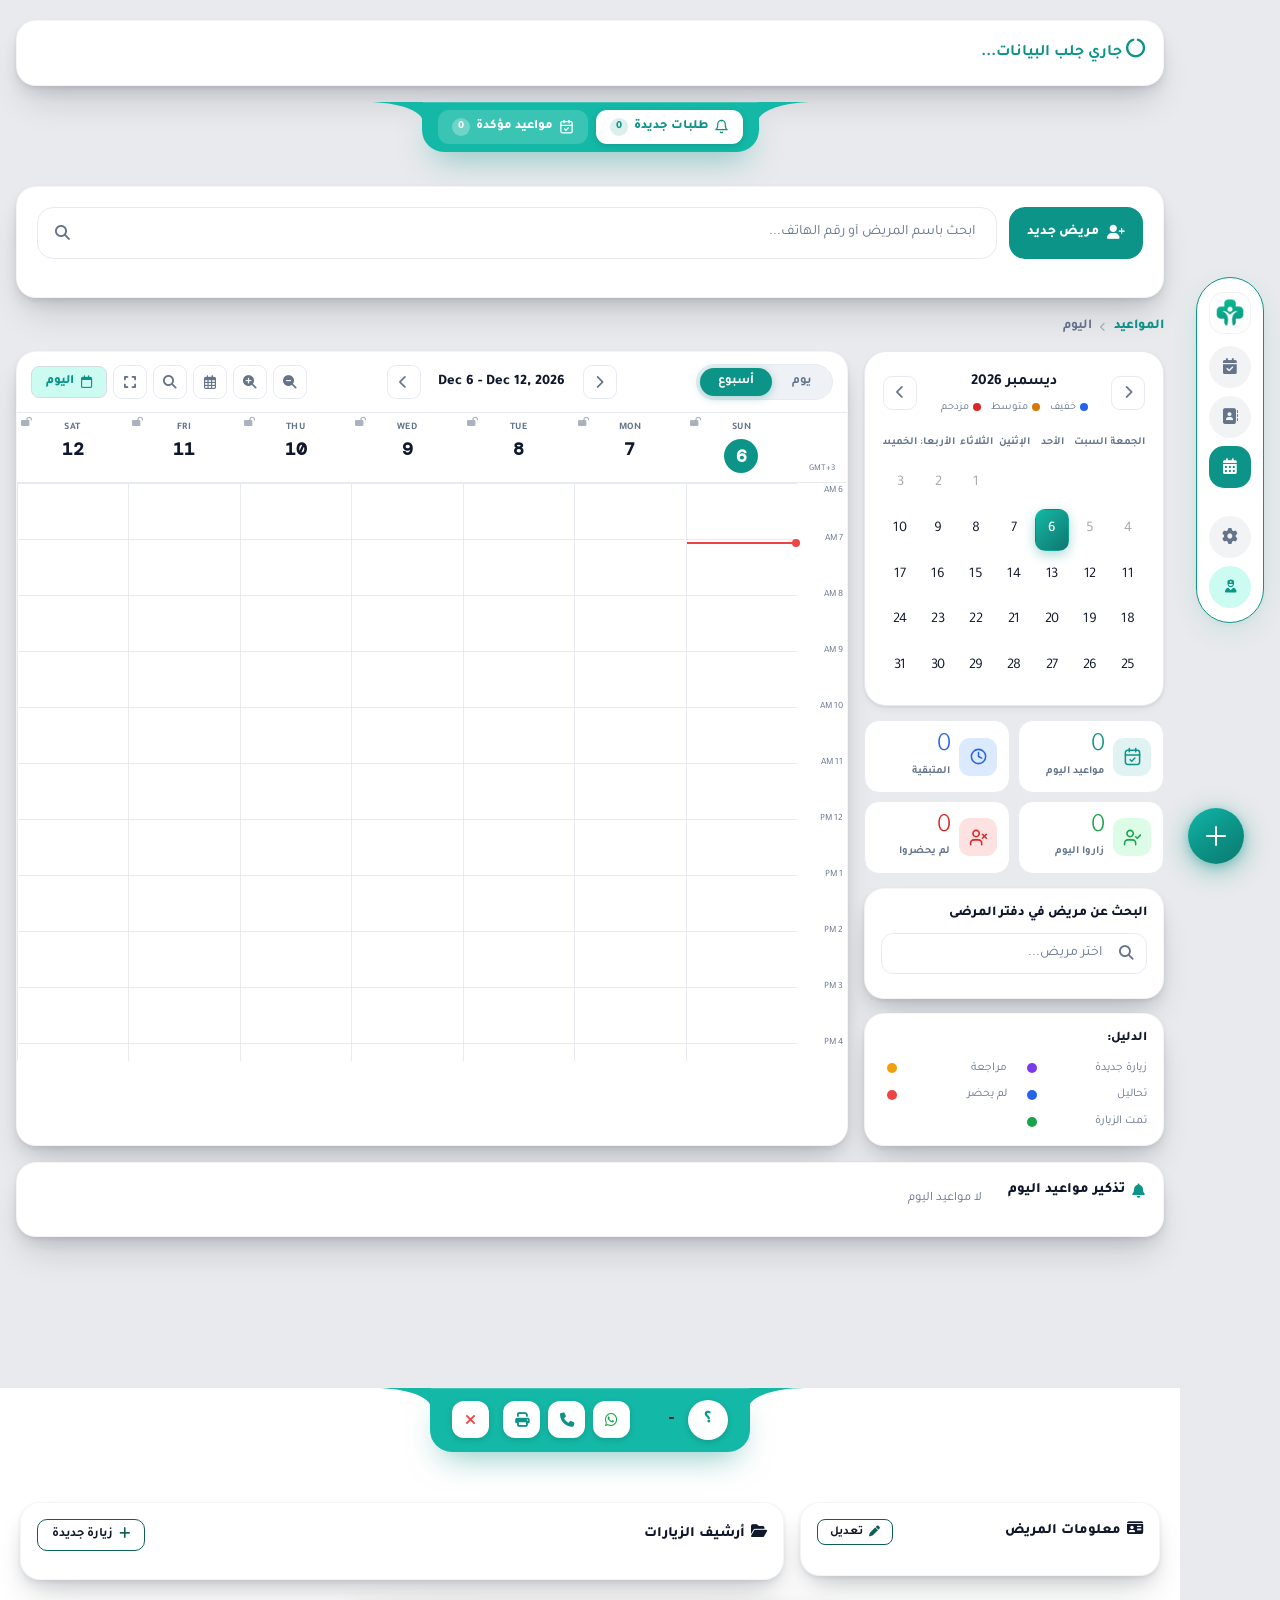
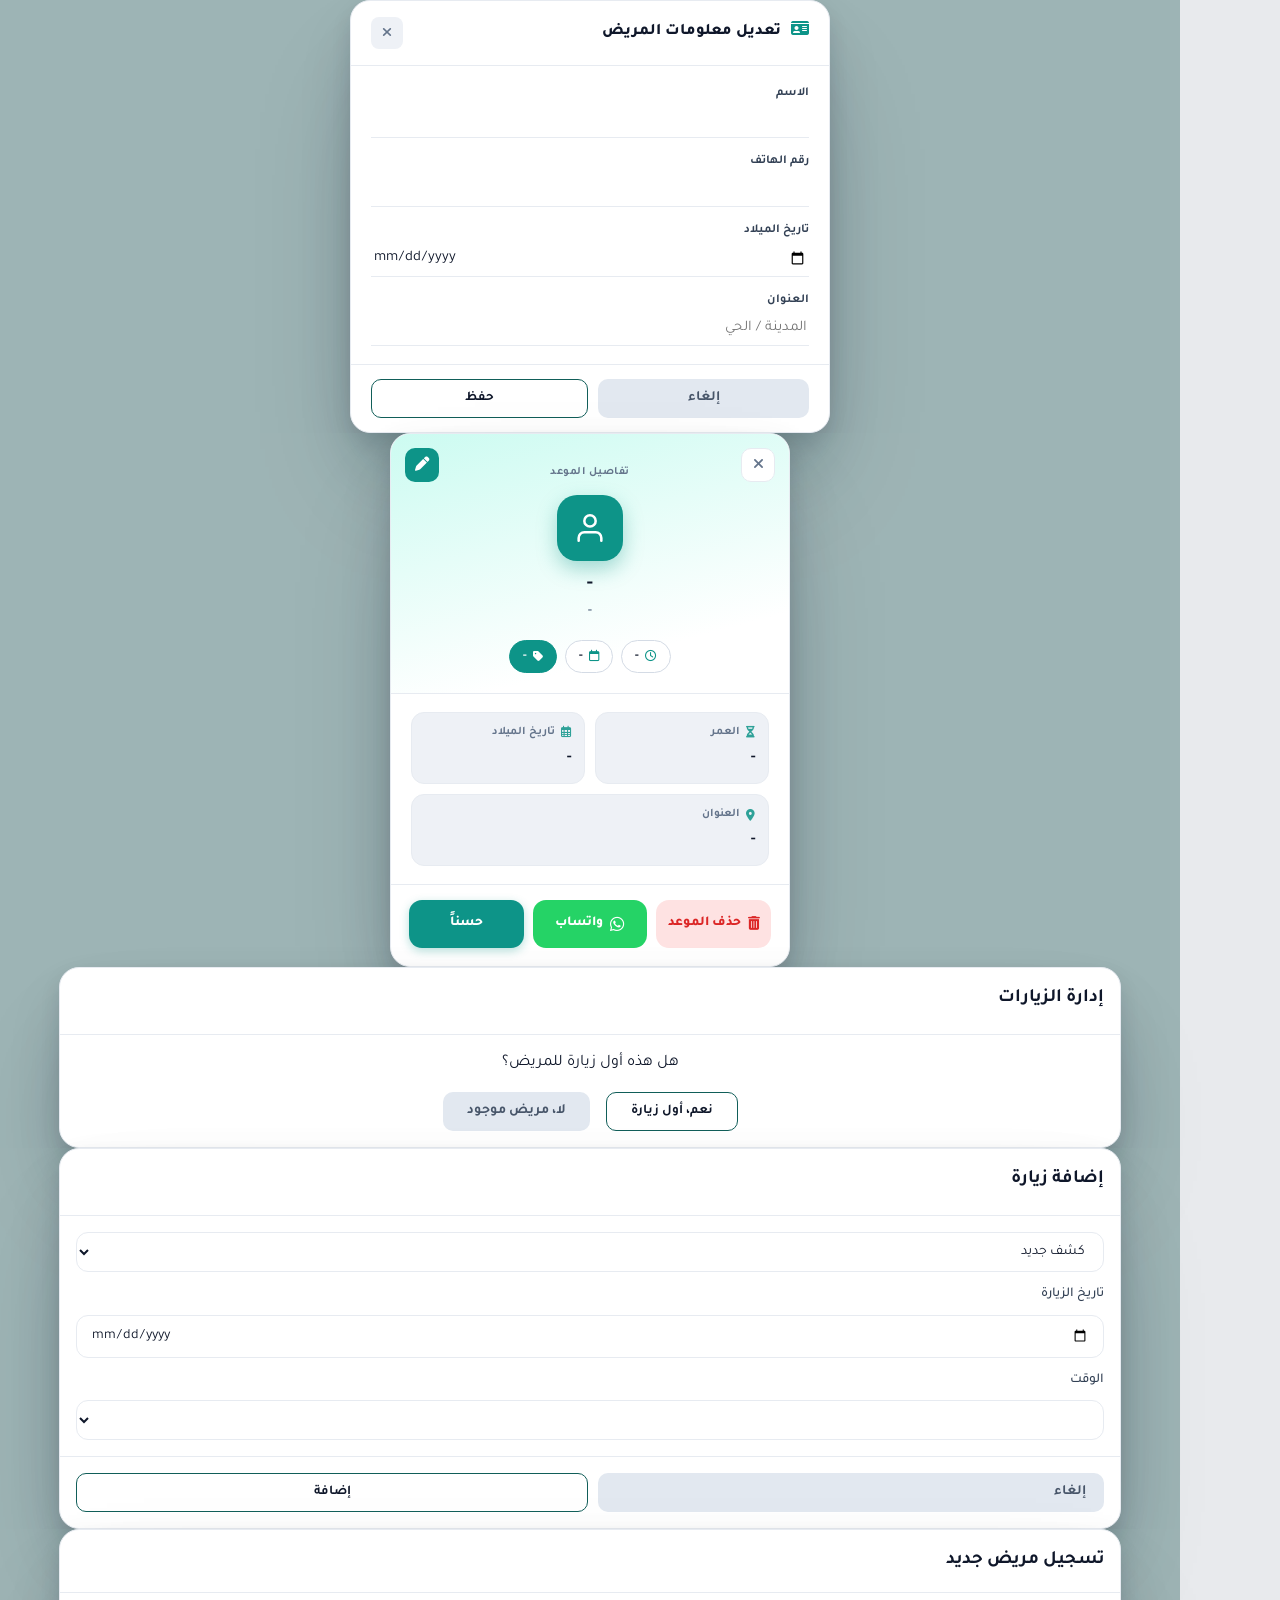
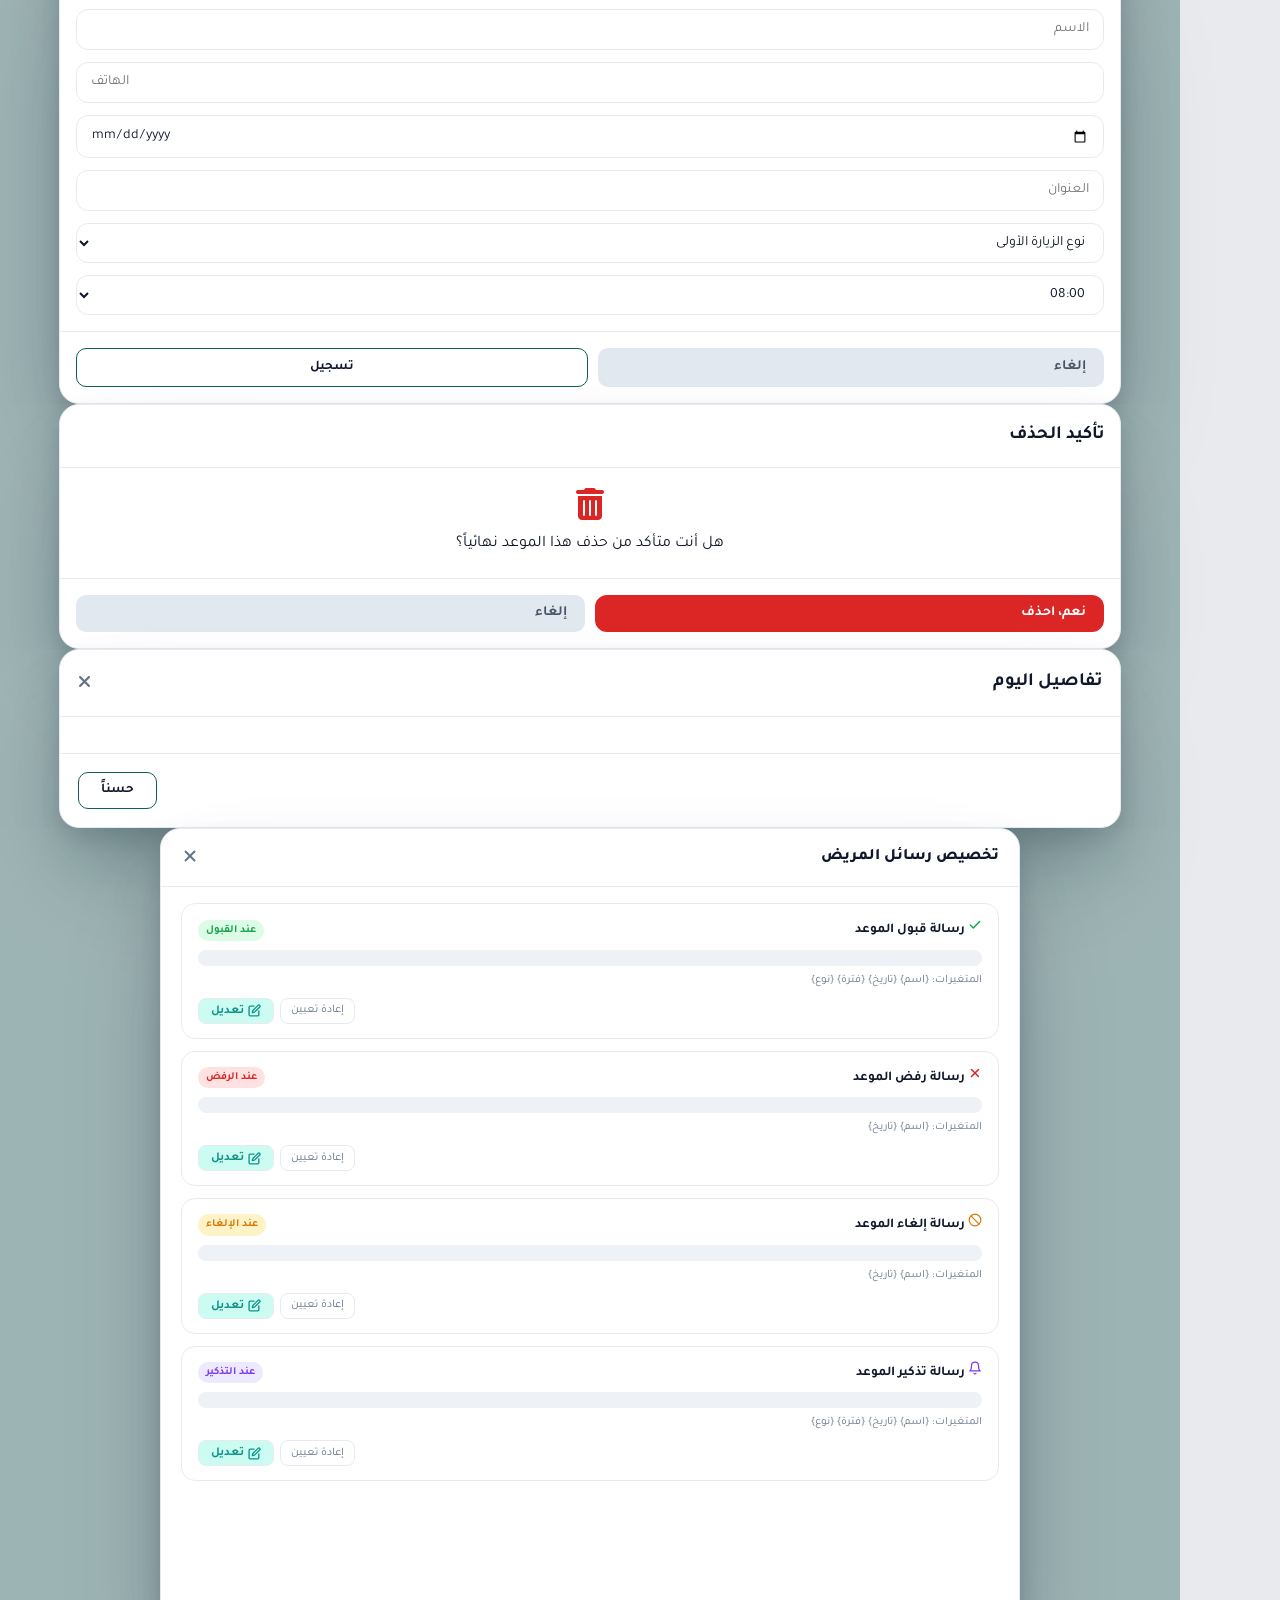
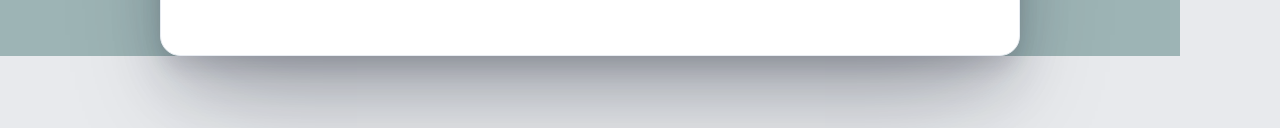
==== commit dbfe8b7c: "الممرضة/المواعيد: نوتش تركوازيّ بدل حبّة التبويبين - شريط «طلبات جديدة / مواعيد مؤكدة» صار جزيرة ترك" ====
--- a/nurse/app.html
+++ b/nurse/app.html
@@ -36,7 +36,7 @@
   <script src="https://unpkg.com/lucide@latest/dist/umd/lucide.min.js"></script>
 
   <link rel="stylesheet" href="tokens.css?v=1">
-  <link rel="stylesheet" href="styles.css?v=83">
+  <link rel="stylesheet" href="styles.css?v=84">
 
   <!-- ═══════════════ PWA — DocBook ═══════════════ -->
   <meta name="theme-color" content="#0d9488" />
@@ -307,24 +307,19 @@
       <!-- ========== APPOINTMENTS SECTION ========== -->
       <section id="appointmentsSection" class="hidden">
 
-        <!-- Tab bar -->
-        <div style="display:flex; justify-content:center; margin-bottom:14px;">
-        <div style="background:var(--surface); border:1.5px solid var(--border); border-radius:50px; padding:5px; display:flex; gap:5px; box-shadow:var(--shadow-sm); width:100%; max-width:420px;">
-          <button id="apptTabBtnPending" onclick="selectApptSub('pending')"
-            style="flex:1; display:flex; align-items:center; justify-content:center; gap:7px; padding:9px 14px; border-radius:50px; border:none; cursor:pointer; font-family:inherit; font-weight:700; font-size:.82rem; transition:all .22s; background:transparent; color:var(--text-muted);">
-            <!-- Bell / new request icon -->
-            <svg width="16" height="16" viewBox="0 0 24 24" fill="none" stroke="currentColor" stroke-width="2" stroke-linecap="round" stroke-linejoin="round" style="flex-shrink:0;">
+        <!-- شريط التبويب = نوتش تركوازيّ معلّق -->
+        <div class="appt-notch">
+          <button id="apptTabBtnPending" class="appt-tab active" onclick="selectApptSub('pending')">
+            <svg viewBox="0 0 24 24" fill="none" stroke="currentColor" stroke-width="2" stroke-linecap="round" stroke-linejoin="round">
               <path d="M18 8A6 6 0 0 0 6 8c0 7-3 9-3 9h18s-3-2-3-9"/>
               <path d="M13.73 21a2 2 0 0 1-3.46 0"/>
               <line x1="12" y1="2" x2="12" y2="3"/>
             </svg>
             طلبات جديدة
-            <span id="apptBadgePending" style="min-width:20px;height:20px;padding:0 5px;border-radius:50px;display:inline-flex;align-items:center;justify-content:center;font-size:.72rem;font-weight:800;background:var(--border);color:var(--text-muted);transition:all .22s;">0</span>
+            <span id="apptBadgePending" class="appt-badge">0</span>
           </button>
-          <button id="apptTabBtnAccepted" onclick="selectApptSub('accepted')"
-            style="flex:1; display:flex; align-items:center; justify-content:center; gap:7px; padding:9px 14px; border-radius:50px; border:none; cursor:pointer; font-family:inherit; font-weight:700; font-size:.82rem; transition:all .22s; background:var(--primary); color:white; box-shadow:0 2px 12px rgba(13,148,136,.3);">
-            <!-- Calendar check icon -->
-            <svg width="16" height="16" viewBox="0 0 24 24" fill="none" stroke="currentColor" stroke-width="2" stroke-linecap="round" stroke-linejoin="round" style="flex-shrink:0;">
+          <button id="apptTabBtnAccepted" class="appt-tab" onclick="selectApptSub('accepted')">
+            <svg viewBox="0 0 24 24" fill="none" stroke="currentColor" stroke-width="2" stroke-linecap="round" stroke-linejoin="round">
               <rect x="3" y="4" width="18" height="18" rx="2" ry="2"/>
               <line x1="16" y1="2" x2="16" y2="6"/>
               <line x1="8" y1="2" x2="8" y2="6"/>
@@ -332,10 +327,9 @@
               <polyline points="9 16 11 18 15 14"/>
             </svg>
             مواعيد مؤكدة
-            <span id="apptBadgeAccepted" style="min-width:20px;height:20px;padding:0 5px;border-radius:50px;display:inline-flex;align-items:center;justify-content:center;font-size:.72rem;font-weight:800;background:rgba(255,255,255,.25);color:white;transition:all .22s;">0</span>
+            <span id="apptBadgeAccepted" class="appt-badge">0</span>
           </button>
         </div>
-        </div><!-- end tab-bar centering wrapper -->
 
         <!-- Dual view -->
         <div id="appointmentsDualView">
@@ -1789,7 +1783,7 @@
   </div>
 
   <script src="config.js"></script>
-  <script src="script.js?v=77"></script>
+  <script src="script.js?v=78"></script>
   <!-- 🌊 خلفية متحرّكة (WebGL) — معطّلة حالياً؛ الخلفية النعناعية الثابتة مرسومة بـCSS في styles.css.
        لإرجاع المتحرّكة: أزل التعليق عن السطر التالي. -->
   <!-- <script src="bg-gradient.js?v=1"></script> -->
--- a/nurse/styles.css
+++ b/nurse/styles.css
@@ -1279,6 +1279,57 @@
     /* ============================================================
        APPOINTMENTS DUAL VIEW COLUMNS
        ============================================================ */
+
+    /* ═══ شريط تبويب المواعيد = «نوتش» تركوازيّ معلّق (بدل الحبّة البيضاء) ═══ */
+    .appt-notch{
+      position:relative; margin:0 auto 18px; width:-moz-fit-content; width:fit-content;
+      max-width:calc(100% - 120px);
+      display:flex; gap:8px; align-items:center; flex-wrap:nowrap;
+      padding:8px 16px;
+      background:var(--pf-notch); color:#fff;
+      border-radius:0 0 22px 22px;
+      box-shadow:inset 0 1px 0 rgba(255,255,255,.18), 0 16px 32px -12px rgba(13,148,136,.5);
+    }
+    .appt-notch::before, .appt-notch::after{
+      content:""; position:absolute; top:0; width:56px; height:20px;
+      background:var(--pf-notch);
+      -webkit-mask-size:100% 100%; mask-size:100% 100%;
+      -webkit-mask-repeat:no-repeat; mask-repeat:no-repeat;
+    }
+    .appt-notch::before{
+      right:calc(100% - 1px);
+      -webkit-mask-image:url("data:image/svg+xml,%3Csvg xmlns='http://www.w3.org/2000/svg' viewBox='0 0 56 20'%3E%3Cpath d='M0 0 H56 V20 C56 8.95 30.93 0 0 0 Z'/%3E%3C/svg%3E");
+      mask-image:url("data:image/svg+xml,%3Csvg xmlns='http://www.w3.org/2000/svg' viewBox='0 0 56 20'%3E%3Cpath d='M0 0 H56 V20 C56 8.95 30.93 0 0 0 Z'/%3E%3C/svg%3E");
+    }
+    .appt-notch::after{
+      left:calc(100% - 1px);
+      -webkit-mask-image:url("data:image/svg+xml,%3Csvg xmlns='http://www.w3.org/2000/svg' viewBox='0 0 56 20'%3E%3Cpath d='M56 0 H0 V20 C0 8.95 25.07 0 56 0 Z'/%3E%3C/svg%3E");
+      mask-image:url("data:image/svg+xml,%3Csvg xmlns='http://www.w3.org/2000/svg' viewBox='0 0 56 20'%3E%3Cpath d='M56 0 H0 V20 C0 8.95 25.07 0 56 0 Z'/%3E%3C/svg%3E");
+    }
+    /* أزرار التبويب داخل النوتش — بيضاء متل أزرار الشريط الجانبي */
+    .appt-tab{
+      flex:0 0 auto; display:inline-flex; align-items:center; gap:6px;
+      padding:8px 14px; border-radius:11px; border:none; cursor:pointer;
+      font-family:inherit; font-weight:800; font-size:.8rem;
+      background:rgba(255,255,255,.16); color:#fff;
+      transition:background .15s, color .15s;
+    }
+    .appt-tab svg{ width:15px; height:15px; flex-shrink:0; }
+    .appt-tab:hover:not(.active){ background:rgba(255,255,255,.26); }
+    .appt-tab.active{ background:#fff; color:var(--primary); box-shadow:0 2px 6px rgba(0,0,0,.14); }
+    .appt-badge{
+      min-width:18px; height:18px; padding:0 5px; border-radius:50px;
+      display:inline-flex; align-items:center; justify-content:center;
+      font-size:.68rem; font-weight:800;
+      background:rgba(255,255,255,.28); color:#fff;
+    }
+    .appt-tab.active .appt-badge{ background:rgba(13,148,136,.15); color:var(--primary); }
+    @media (max-width:560px){
+      .appt-notch{ max-width:calc(100% - 28px); padding:7px 12px; gap:6px; }
+      .appt-tab{ padding:7px 10px; font-size:.74rem; }
+      .appt-tab svg{ display:none; }
+    }
+
     #appointmentsDualView {
       display: flex;
       flex-direction: column;
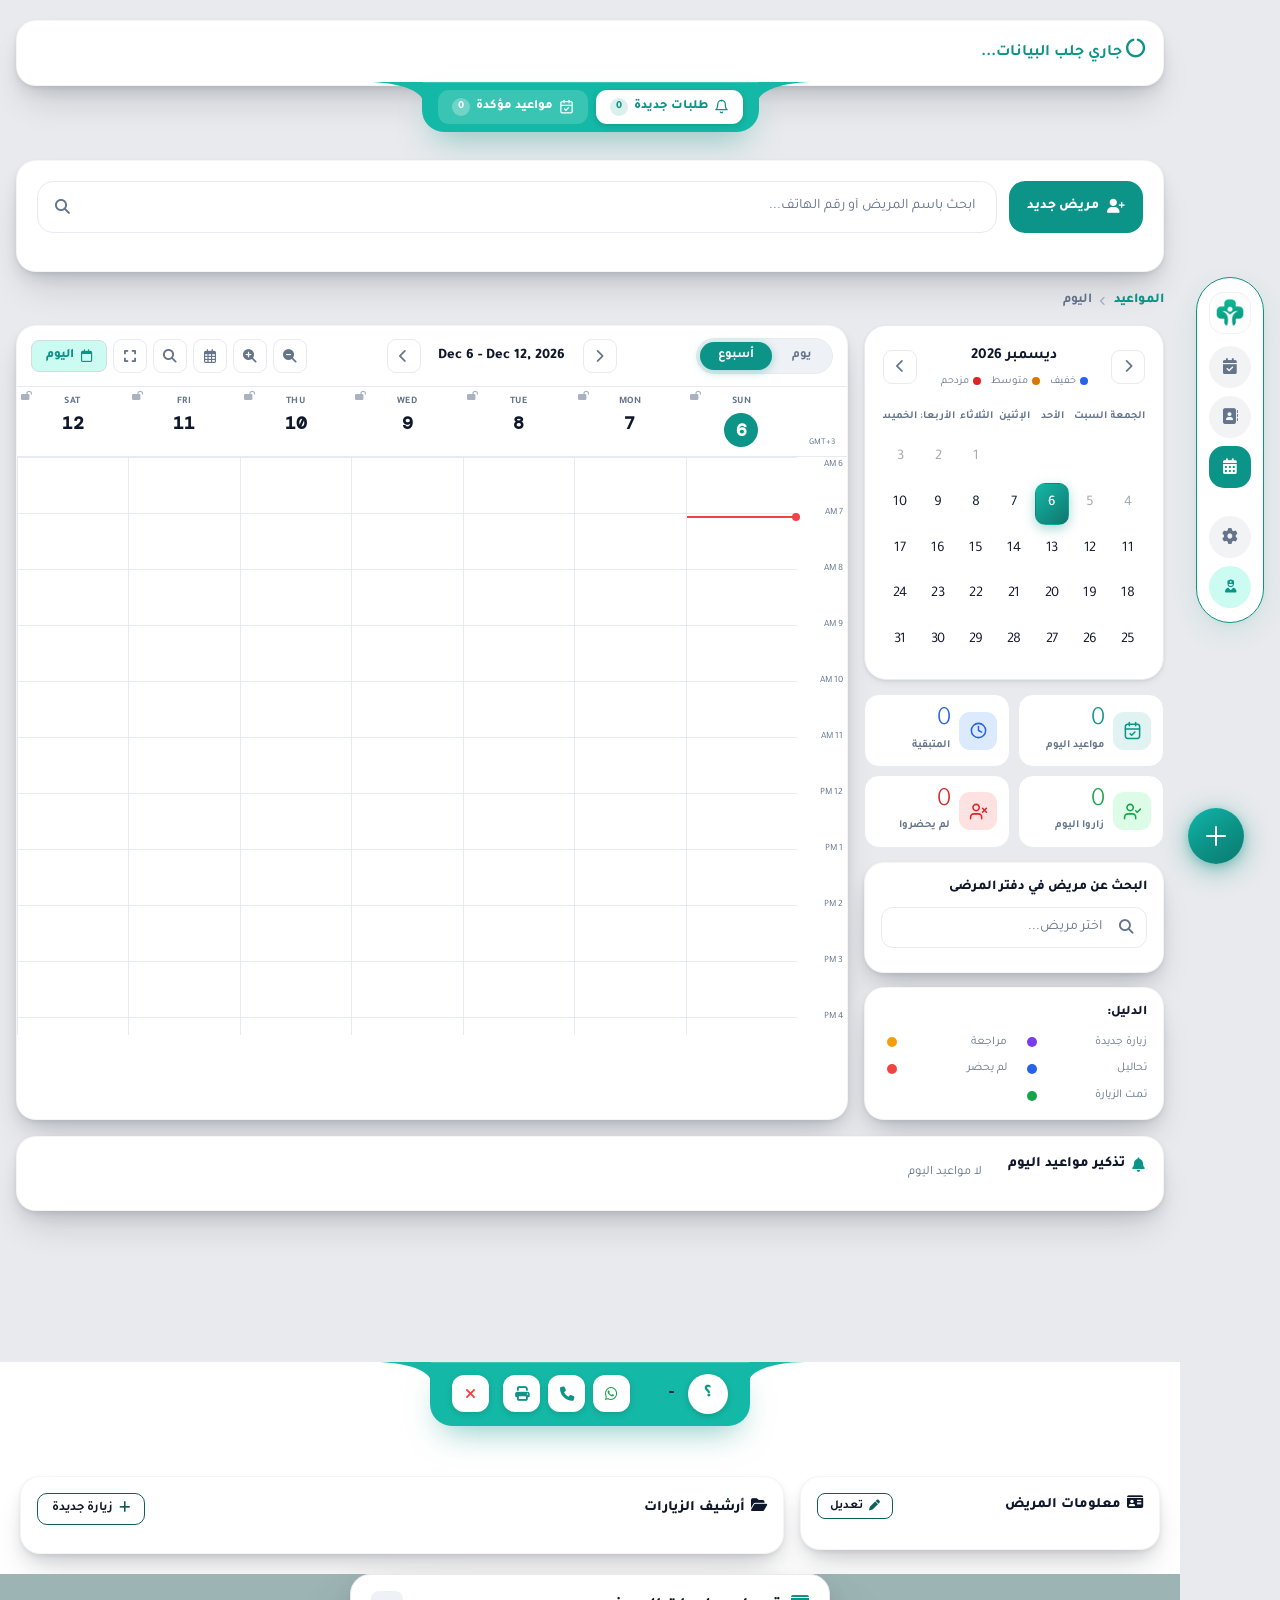
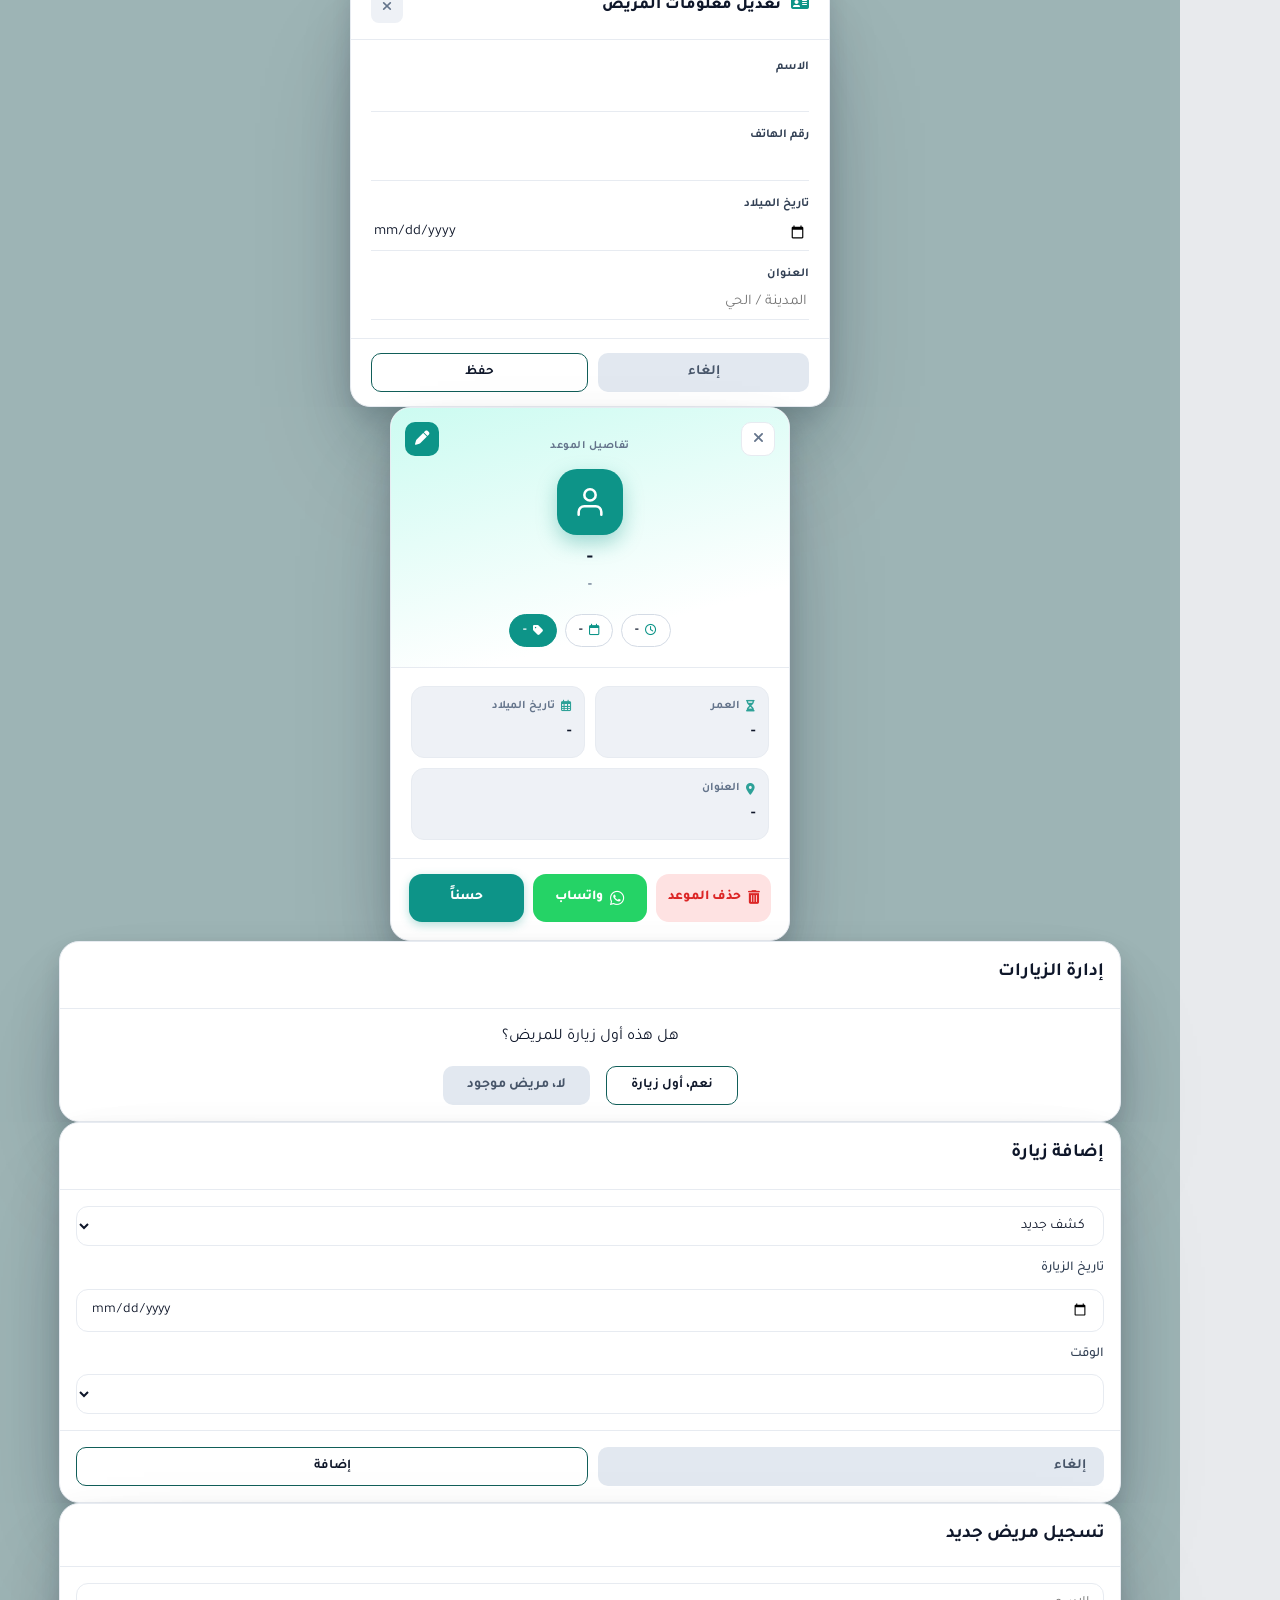
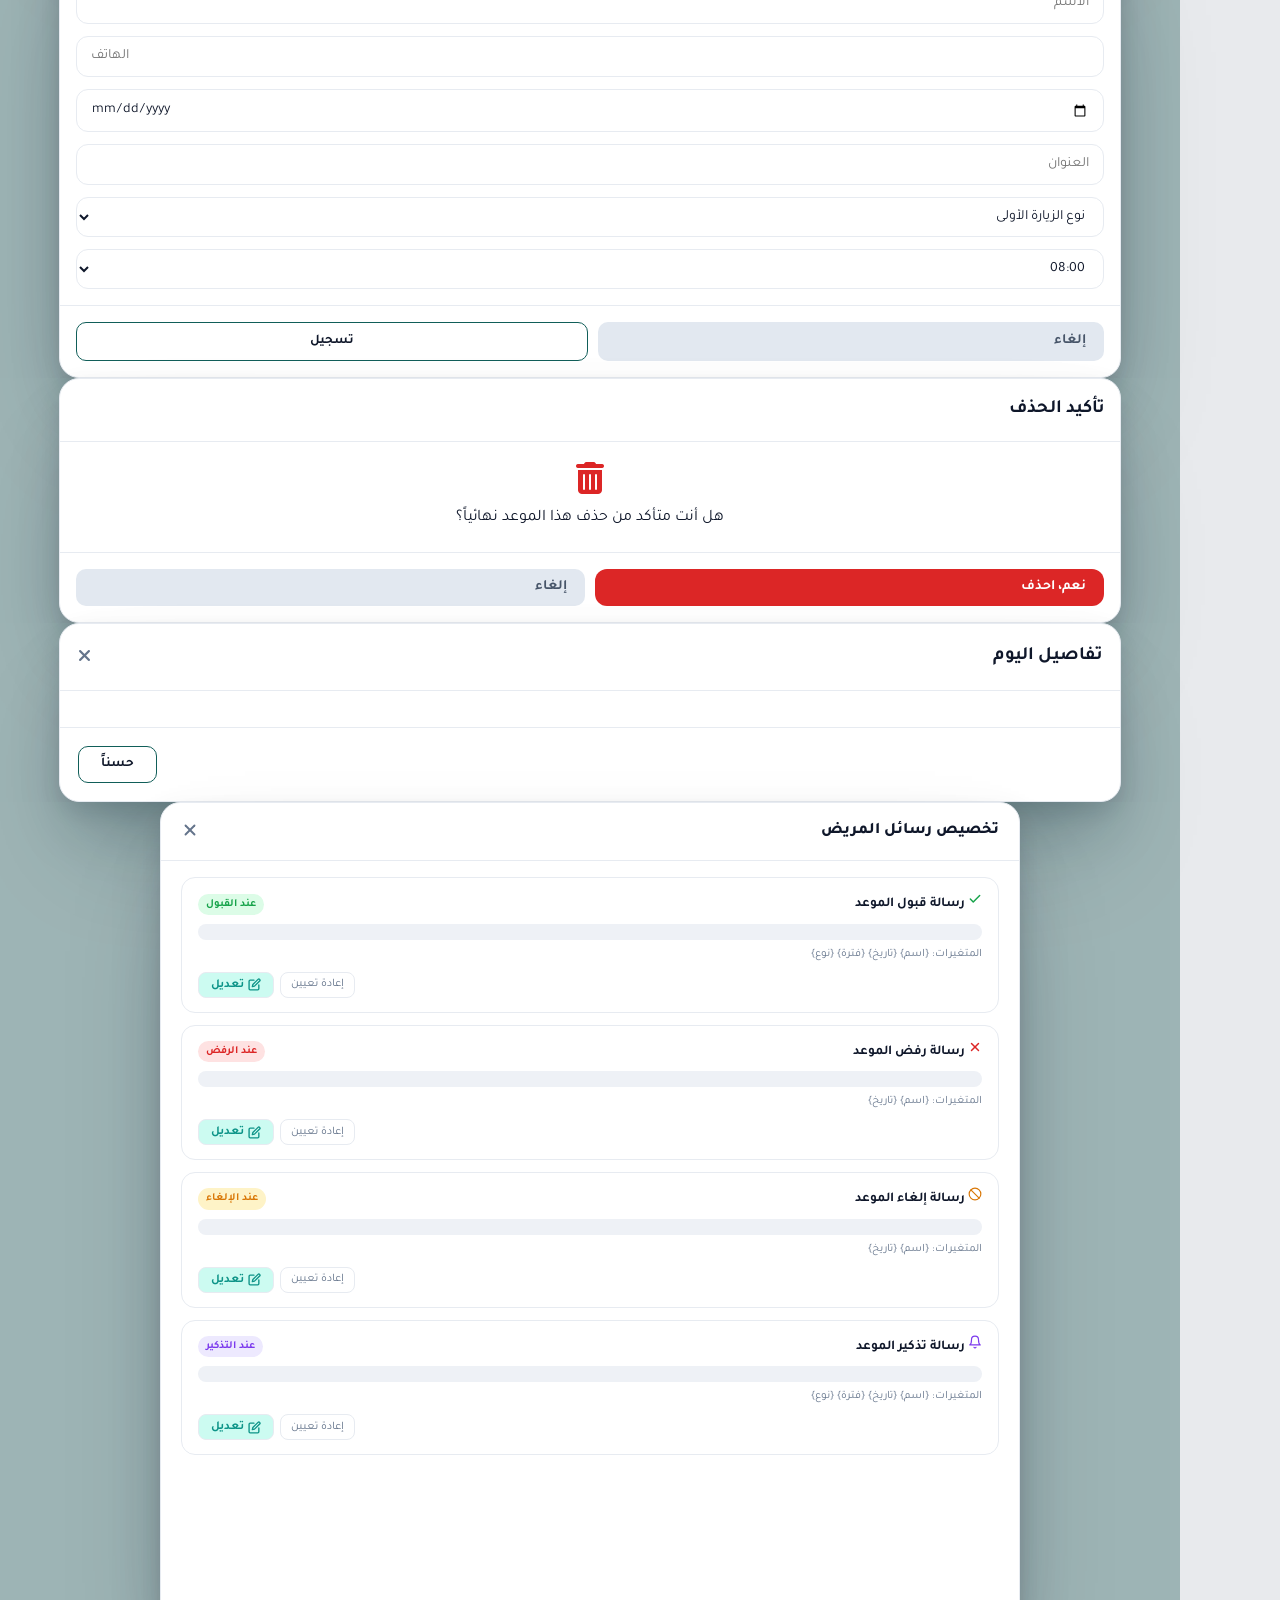
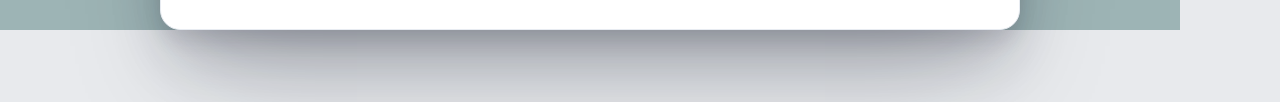
==== commit 524a40cb: "الممرضة/المواعيد: النوتش ملاصق للحافّة + الحاوية صارت مسرحاً رماديّاً - .appt-notch يُسحب لأعلى (mar" ====
--- a/nurse/app.html
+++ b/nurse/app.html
@@ -36,7 +36,7 @@
   <script src="https://unpkg.com/lucide@latest/dist/umd/lucide.min.js"></script>
 
   <link rel="stylesheet" href="tokens.css?v=1">
-  <link rel="stylesheet" href="styles.css?v=84">
+  <link rel="stylesheet" href="styles.css?v=85">
 
   <!-- ═══════════════ PWA — DocBook ═══════════════ -->
   <meta name="theme-color" content="#0d9488" />
@@ -1783,7 +1783,7 @@
   </div>
 
   <script src="config.js"></script>
-  <script src="script.js?v=78"></script>
+  <script src="script.js?v=79"></script>
   <!-- 🌊 خلفية متحرّكة (WebGL) — معطّلة حالياً؛ الخلفية النعناعية الثابتة مرسومة بـCSS في styles.css.
        لإرجاع المتحرّكة: أزل التعليق عن السطر التالي. -->
   <!-- <script src="bg-gradient.js?v=1"></script> -->
--- a/nurse/styles.css
+++ b/nurse/styles.css
@@ -1280,9 +1280,9 @@
        APPOINTMENTS DUAL VIEW COLUMNS
        ============================================================ */
 
-    /* ═══ شريط تبويب المواعيد = «نوتش» تركوازيّ معلّق (بدل الحبّة البيضاء) ═══ */
+    /* ═══ شريط تبويب المواعيد = «نوتش» تركوازيّ معلّق من الحافّة العليا (بدل الحبّة البيضاء) ═══ */
     .appt-notch{
-      position:relative; margin:0 auto 18px; width:-moz-fit-content; width:fit-content;
+      position:relative; margin:-20px auto 12px; width:-moz-fit-content; width:fit-content;
       max-width:calc(100% - 120px);
       display:flex; gap:8px; align-items:center; flex-wrap:nowrap;
       padding:8px 16px;
@@ -1324,6 +1324,10 @@
       background:rgba(255,255,255,.28); color:#fff;
     }
     .appt-tab.active .appt-badge{ background:rgba(13,148,136,.15); color:var(--primary); }
+    @media (max-width:767px){
+      /* الموبايل: النوتش يلاصق أسفل الهيدر الأبيض (padding الجسم 14px) */
+      .appt-notch{ margin-top:-14px; }
+    }
     @media (max-width:560px){
       .appt-notch{ max-width:calc(100% - 28px); padding:7px 12px; gap:6px; }
       .appt-tab{ padding:7px 10px; font-size:.74rem; }
@@ -1340,16 +1344,20 @@
       display: none;
       flex-direction: column;
     }
+    /* الحاوية النشطة = «مسرح» رماديّ شفّاف يتدلّى منه النوتش — لا صندوق أبيض */
     #appointmentsDualView .glass-card.active {
       display: flex;
-    }
-
-    /* ملء الارتفاع المتاح ليتمركز عنصر «لا توجد...» في منتصف الشاشة */
-    #appointmentsSection:not(.hidden) { display: flex; flex-direction: column; flex: 1 0 auto; }
-    #appointmentsDualView { flex: 1 0 auto; }
-    #appointmentsDualView .glass-card.active { flex: 1 0 auto; }
-    #pendingCardsContainer, #acceptedCardsContainer { flex: 1 0 auto; align-content: start; }
-    /* عند عدم وجود بطاقات: توسيط العنصر الفارغ عمودياً */
+      background: transparent !important;
+      border: none !important;
+      border-radius: 0;
+      box-shadow: none !important;
+      padding: 0;
+    }
+    #appointmentsDualView .glass-card.active:hover { transform: none; box-shadow: none !important; }
+
+    #appointmentsSection:not(.hidden) { display: flex; flex-direction: column; }
+    #pendingCardsContainer, #acceptedCardsContainer { align-content: start; }
+    /* حالة فارغة مضغوطة — لا وادي نصف شاشة */
     #pendingCardsContainer.is-empty, #acceptedCardsContainer.is-empty { align-content: center; }
 
     /* ============================================================
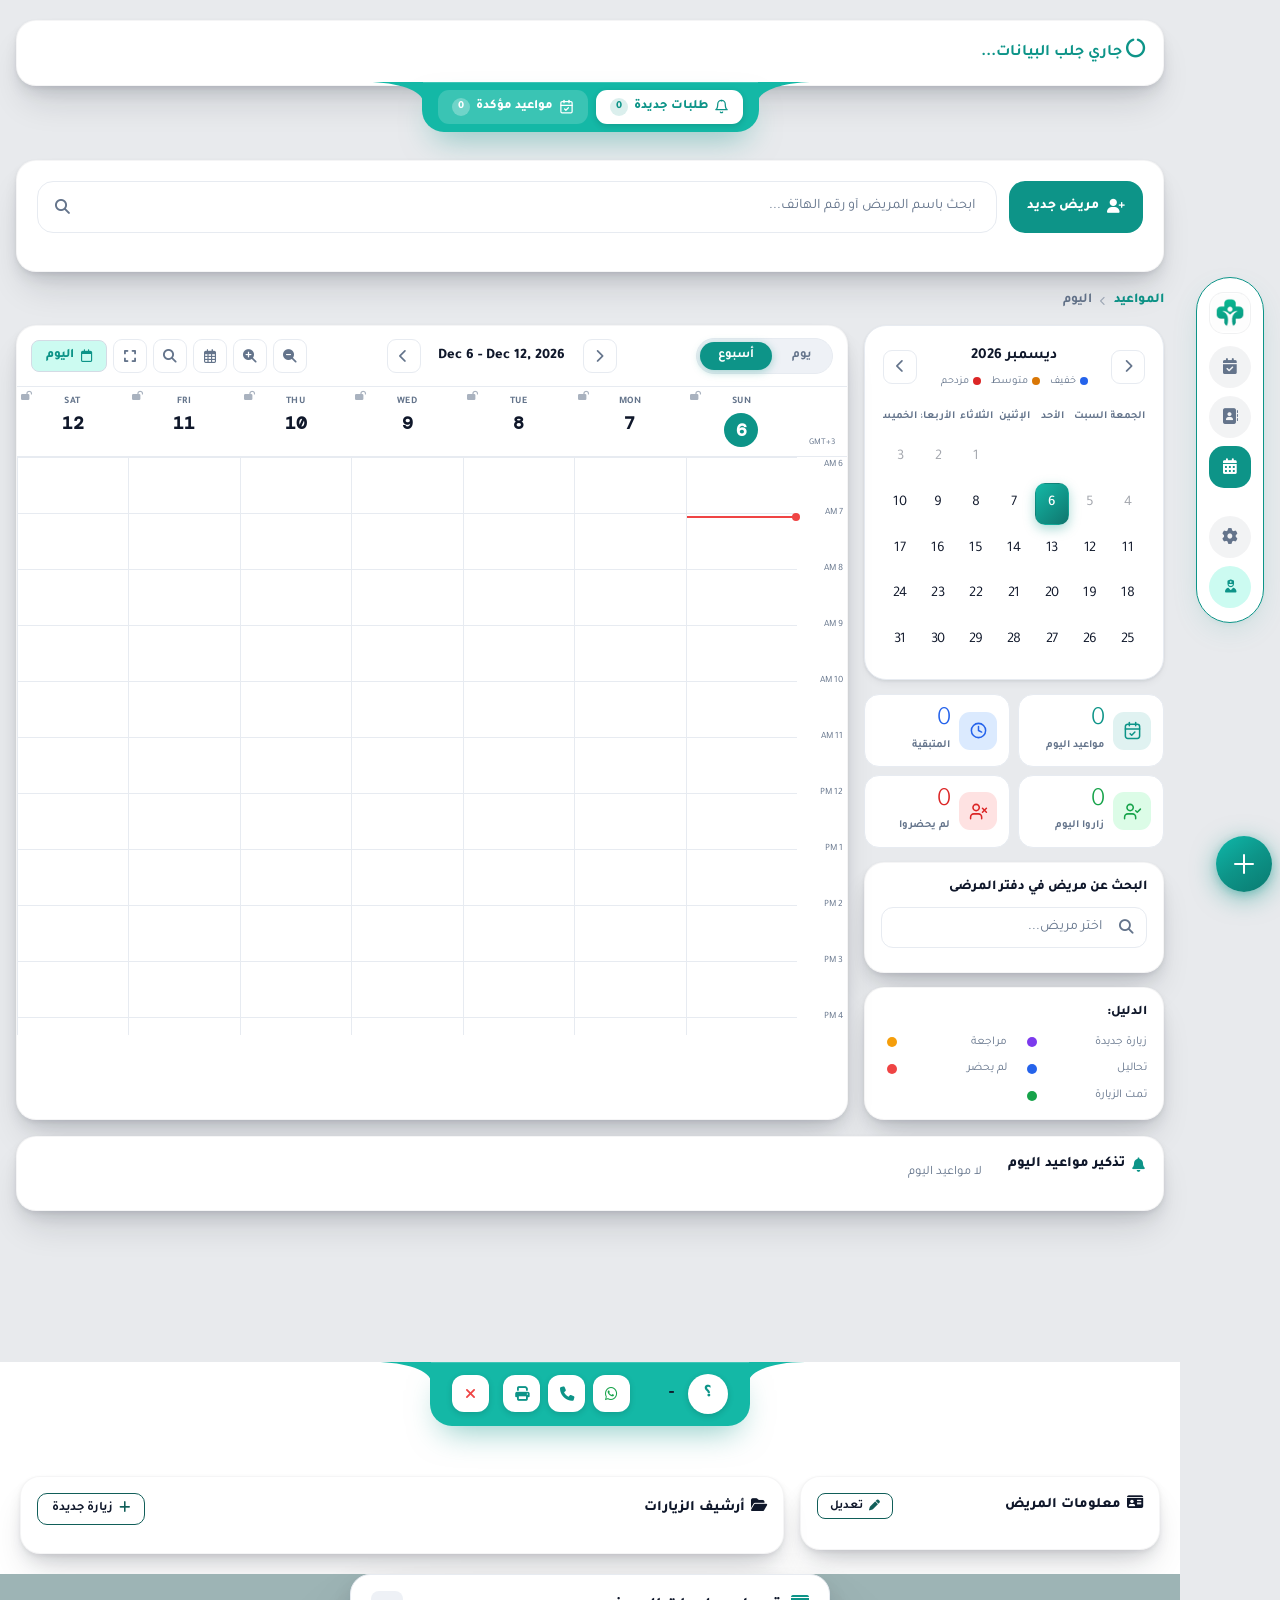
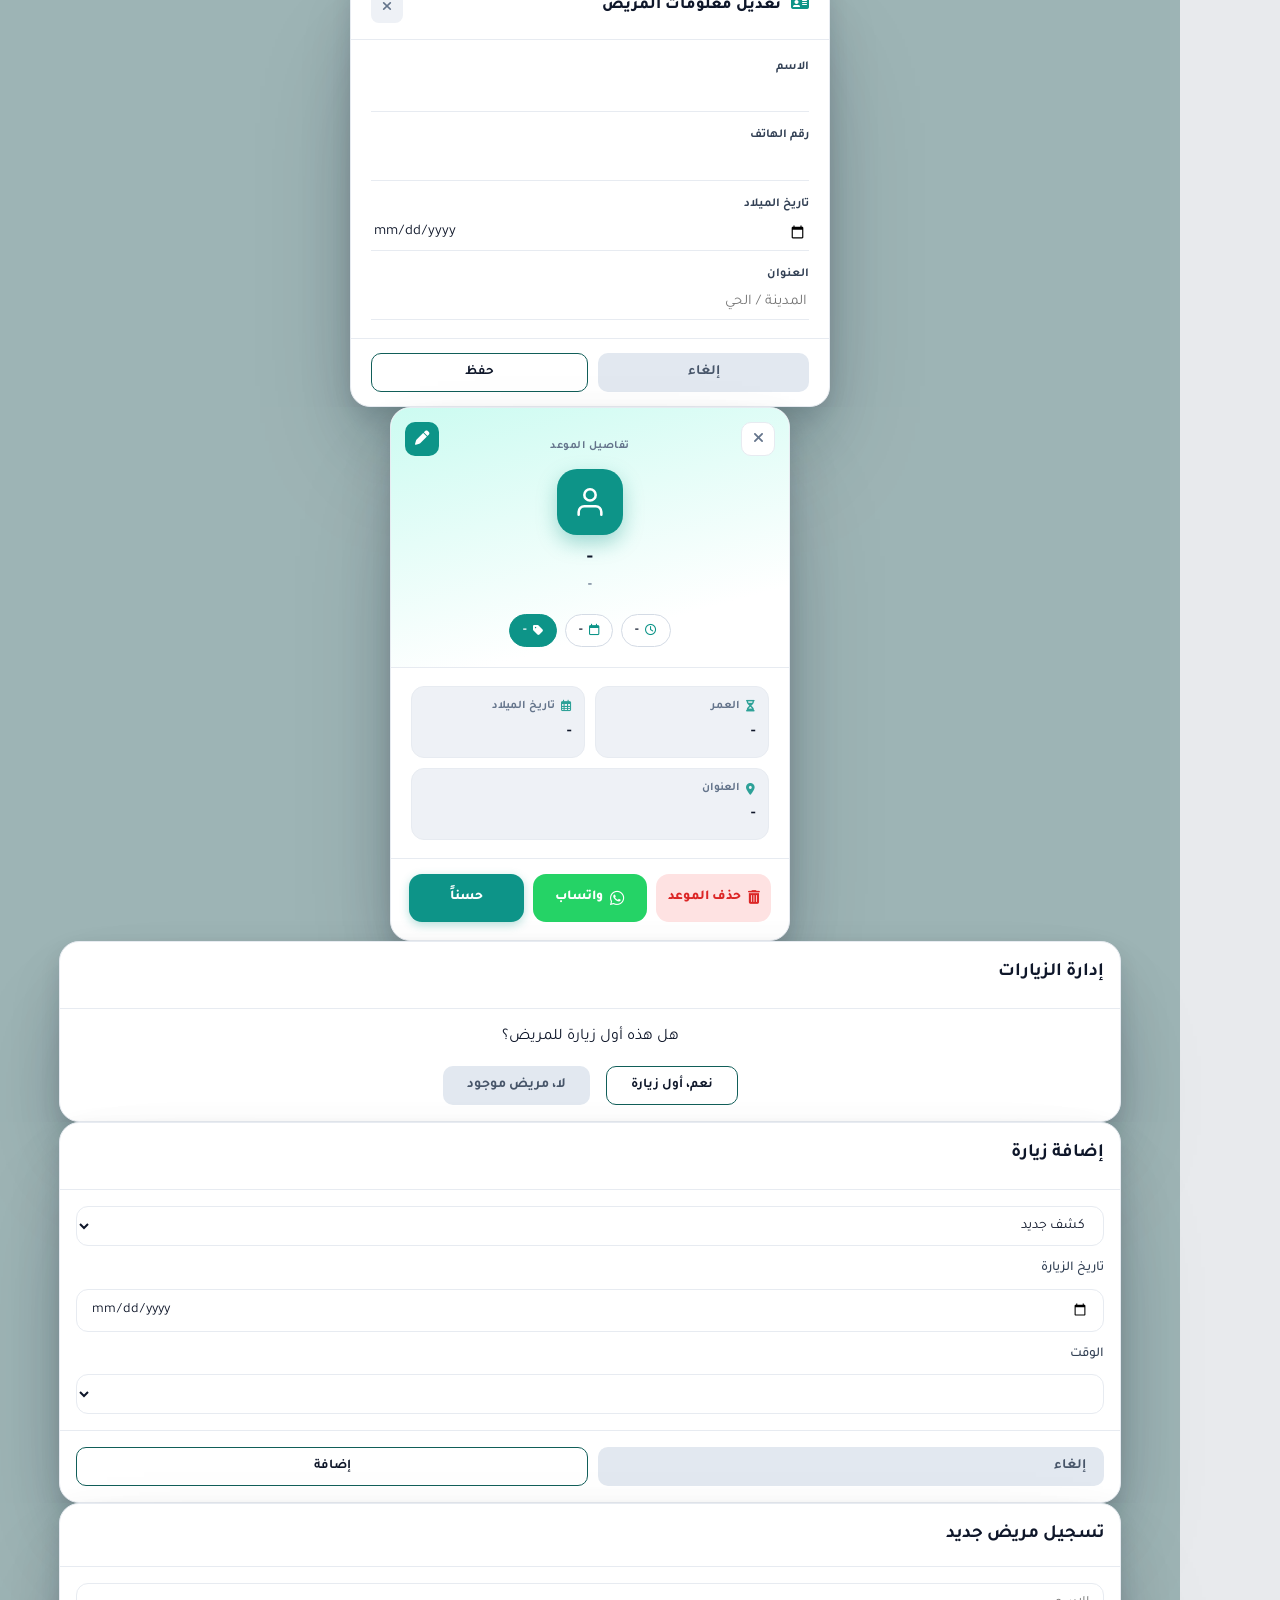
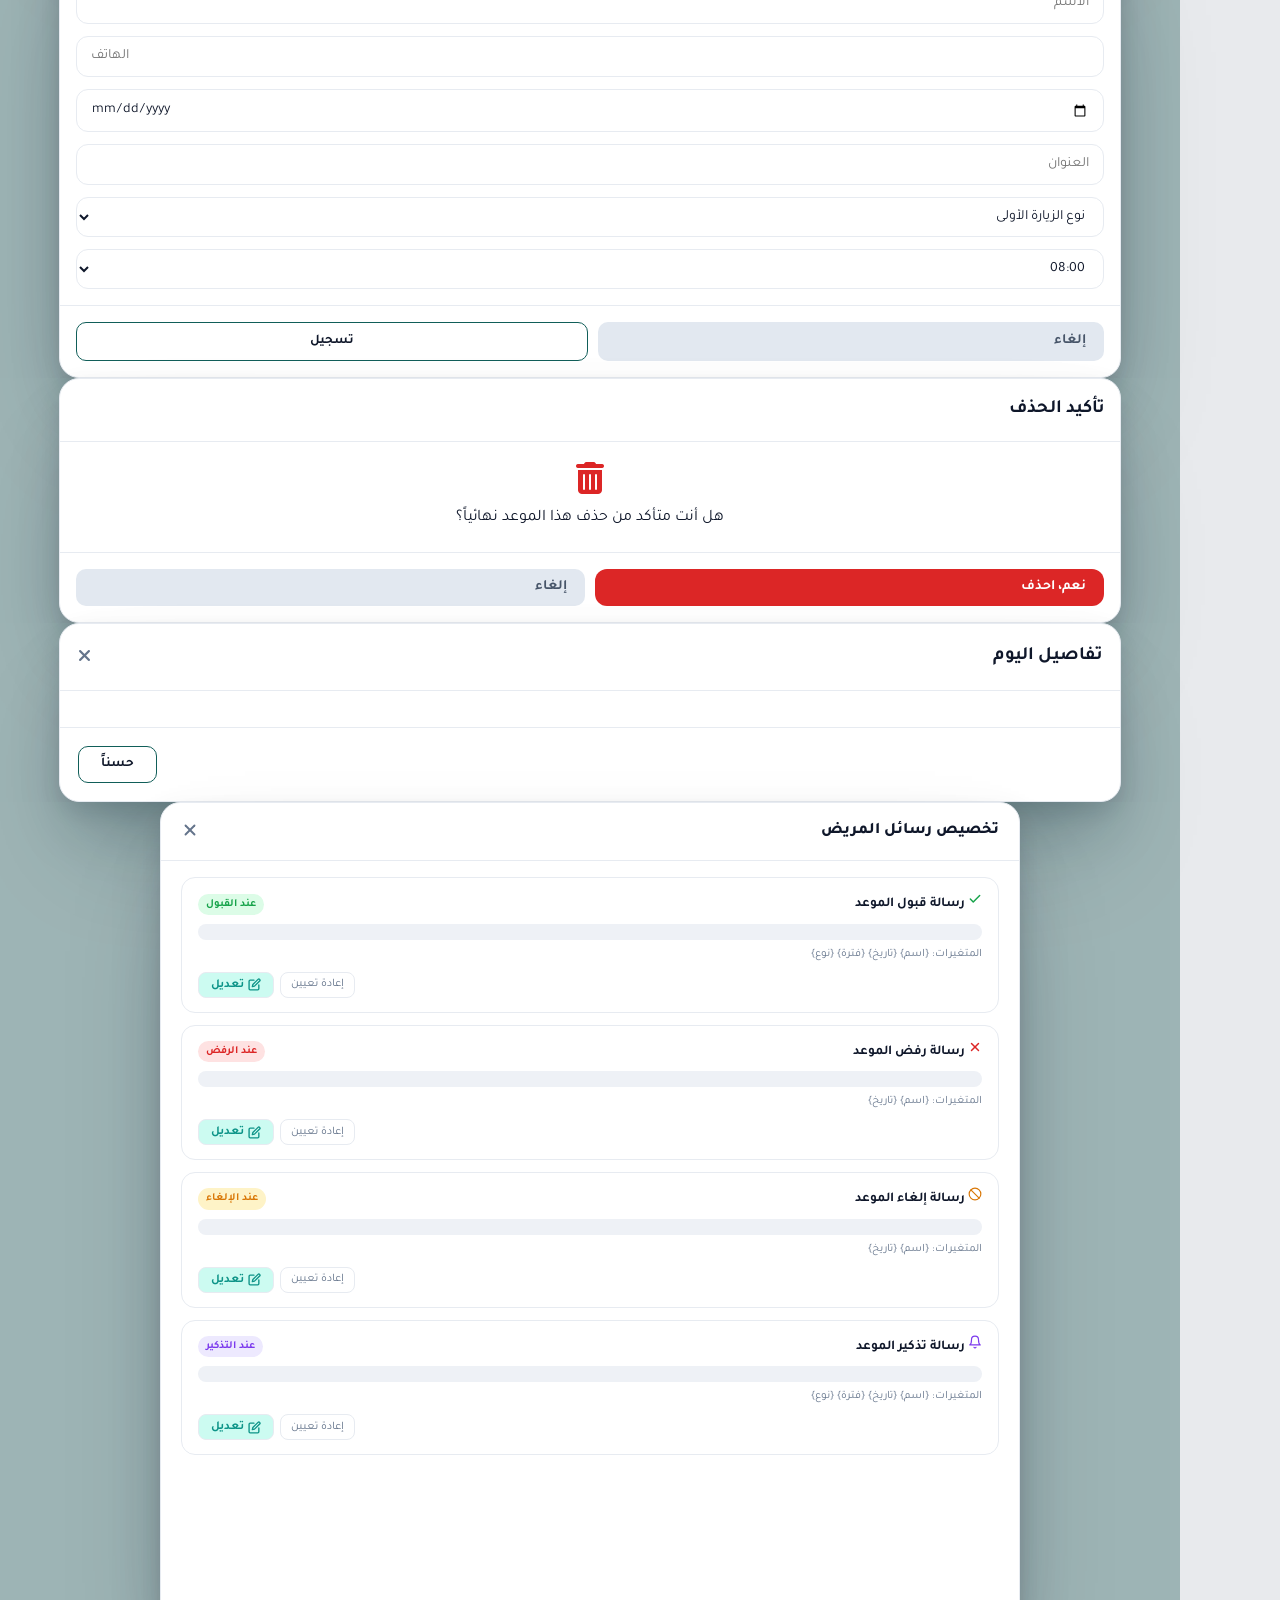
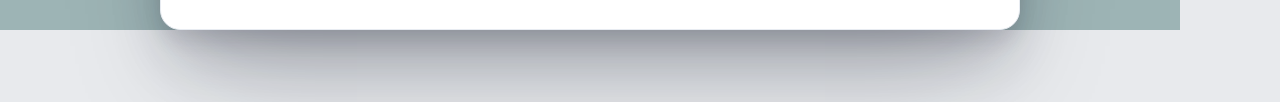
==== commit ae3c2c22: "الممرضة/المواعيد: الموبايل — مبدّل حبّة بدل النوتش النوتش نمط لابتوب (يتدلّى من حافّة لوحة نظيفة)؛ ع" ====
--- a/nurse/app.html
+++ b/nurse/app.html
@@ -36,7 +36,7 @@
   <script src="https://unpkg.com/lucide@latest/dist/umd/lucide.min.js"></script>
 
   <link rel="stylesheet" href="tokens.css?v=1">
-  <link rel="stylesheet" href="styles.css?v=85">
+  <link rel="stylesheet" href="styles.css?v=86">
 
   <!-- ═══════════════ PWA — DocBook ═══════════════ -->
   <meta name="theme-color" content="#0d9488" />
--- a/nurse/styles.css
+++ b/nurse/styles.css
@@ -1325,13 +1325,27 @@
     }
     .appt-tab.active .appt-badge{ background:rgba(13,148,136,.15); color:var(--primary); }
     @media (max-width:767px){
-      /* الموبايل: النوتش يلاصق أسفل الهيدر الأبيض (padding الجسم 14px) */
-      .appt-notch{ margin-top:-14px; }
+      /* النوتش نمط لابتوب (يتدلّى من حافّة لوحة نظيفة). على الموبايل ما في حافّة
+         نظيفة (هيدر مزدحم) — فنرجع لمبدّل حبّة بسيط مسطّح. */
+      .appt-notch{
+        margin: 10px auto 14px; max-width: 100%;
+        padding: 3px; gap: 2px;
+        background: var(--bg); border: 1px solid var(--border);
+        border-radius: 99px; box-shadow: none; color: inherit;
+      }
+      .appt-notch::before, .appt-notch::after { display: none; }
+      .appt-tab{
+        flex: 1; justify-content: center; gap: 5px; white-space: nowrap;
+        padding: 8px 10px; border-radius: 99px;
+        background: transparent; color: var(--text-muted); font-size: .8rem;
+      }
+      .appt-tab svg{ display: none; }
+      .appt-tab.active{ background: var(--primary); color: #fff; box-shadow: 0 2px 8px rgba(13,148,136,.3); }
+      .appt-badge{ min-width: 16px; height: 16px; font-size: .64rem; background: var(--o10); color: var(--text-muted); }
+      .appt-tab.active .appt-badge{ background: rgba(255,255,255,.25); color: #fff; }
     }
     @media (max-width:560px){
-      .appt-notch{ max-width:calc(100% - 28px); padding:7px 12px; gap:6px; }
-      .appt-tab{ padding:7px 10px; font-size:.74rem; }
-      .appt-tab svg{ display:none; }
+      .appt-tab{ padding: 7px 6px; font-size: .74rem; }
     }
 
     #appointmentsDualView {
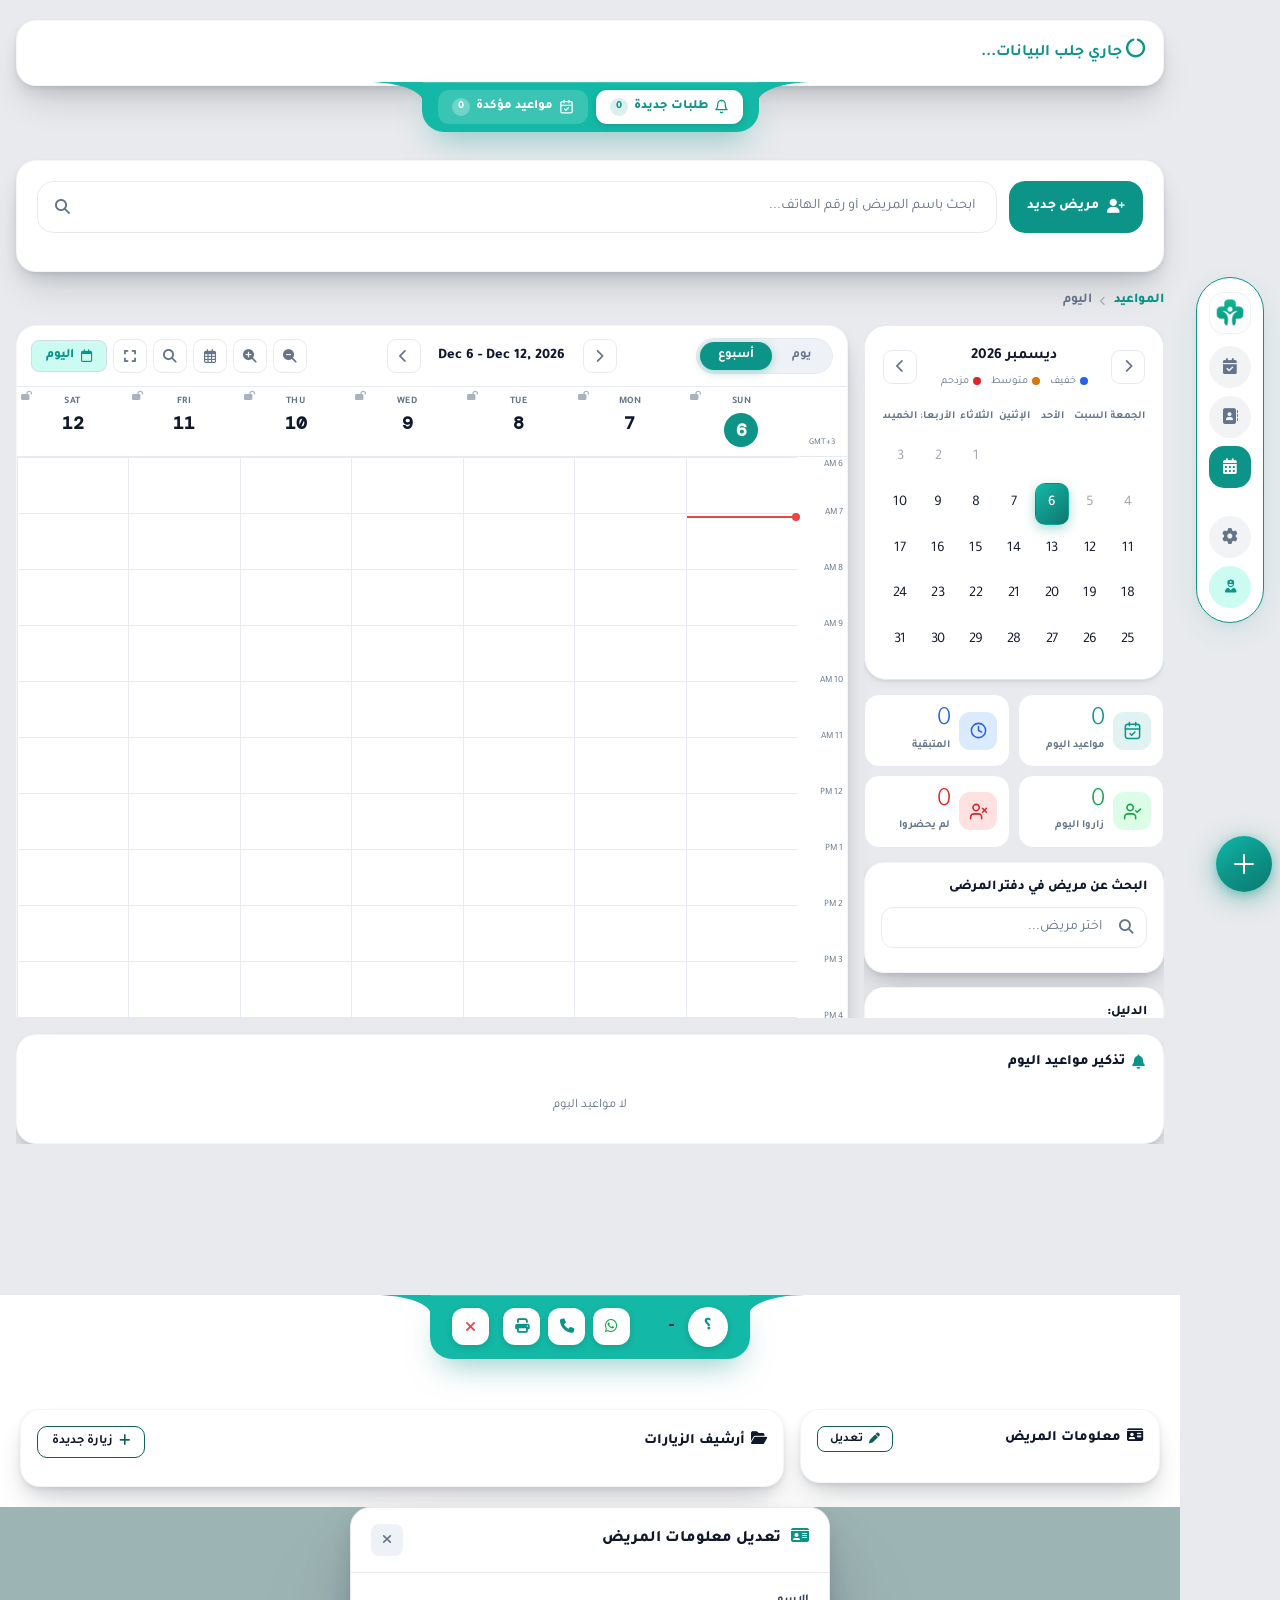
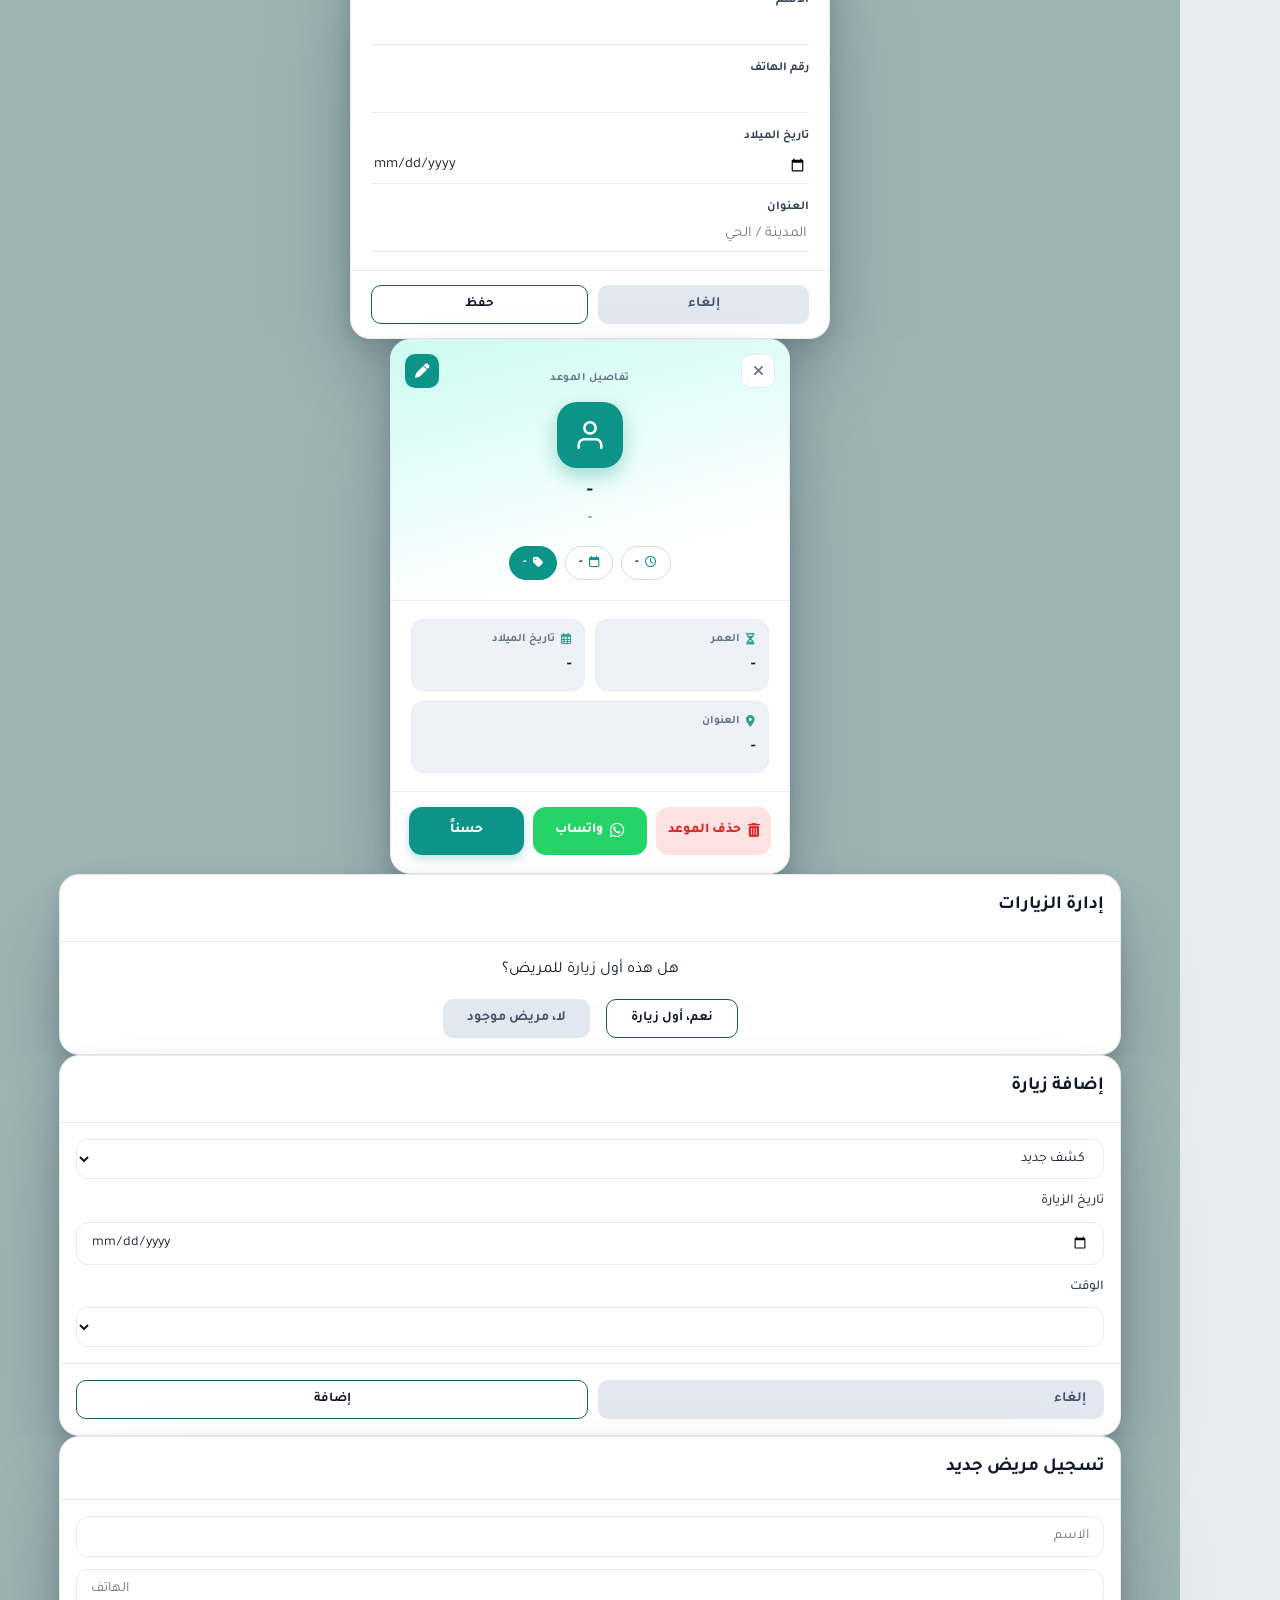
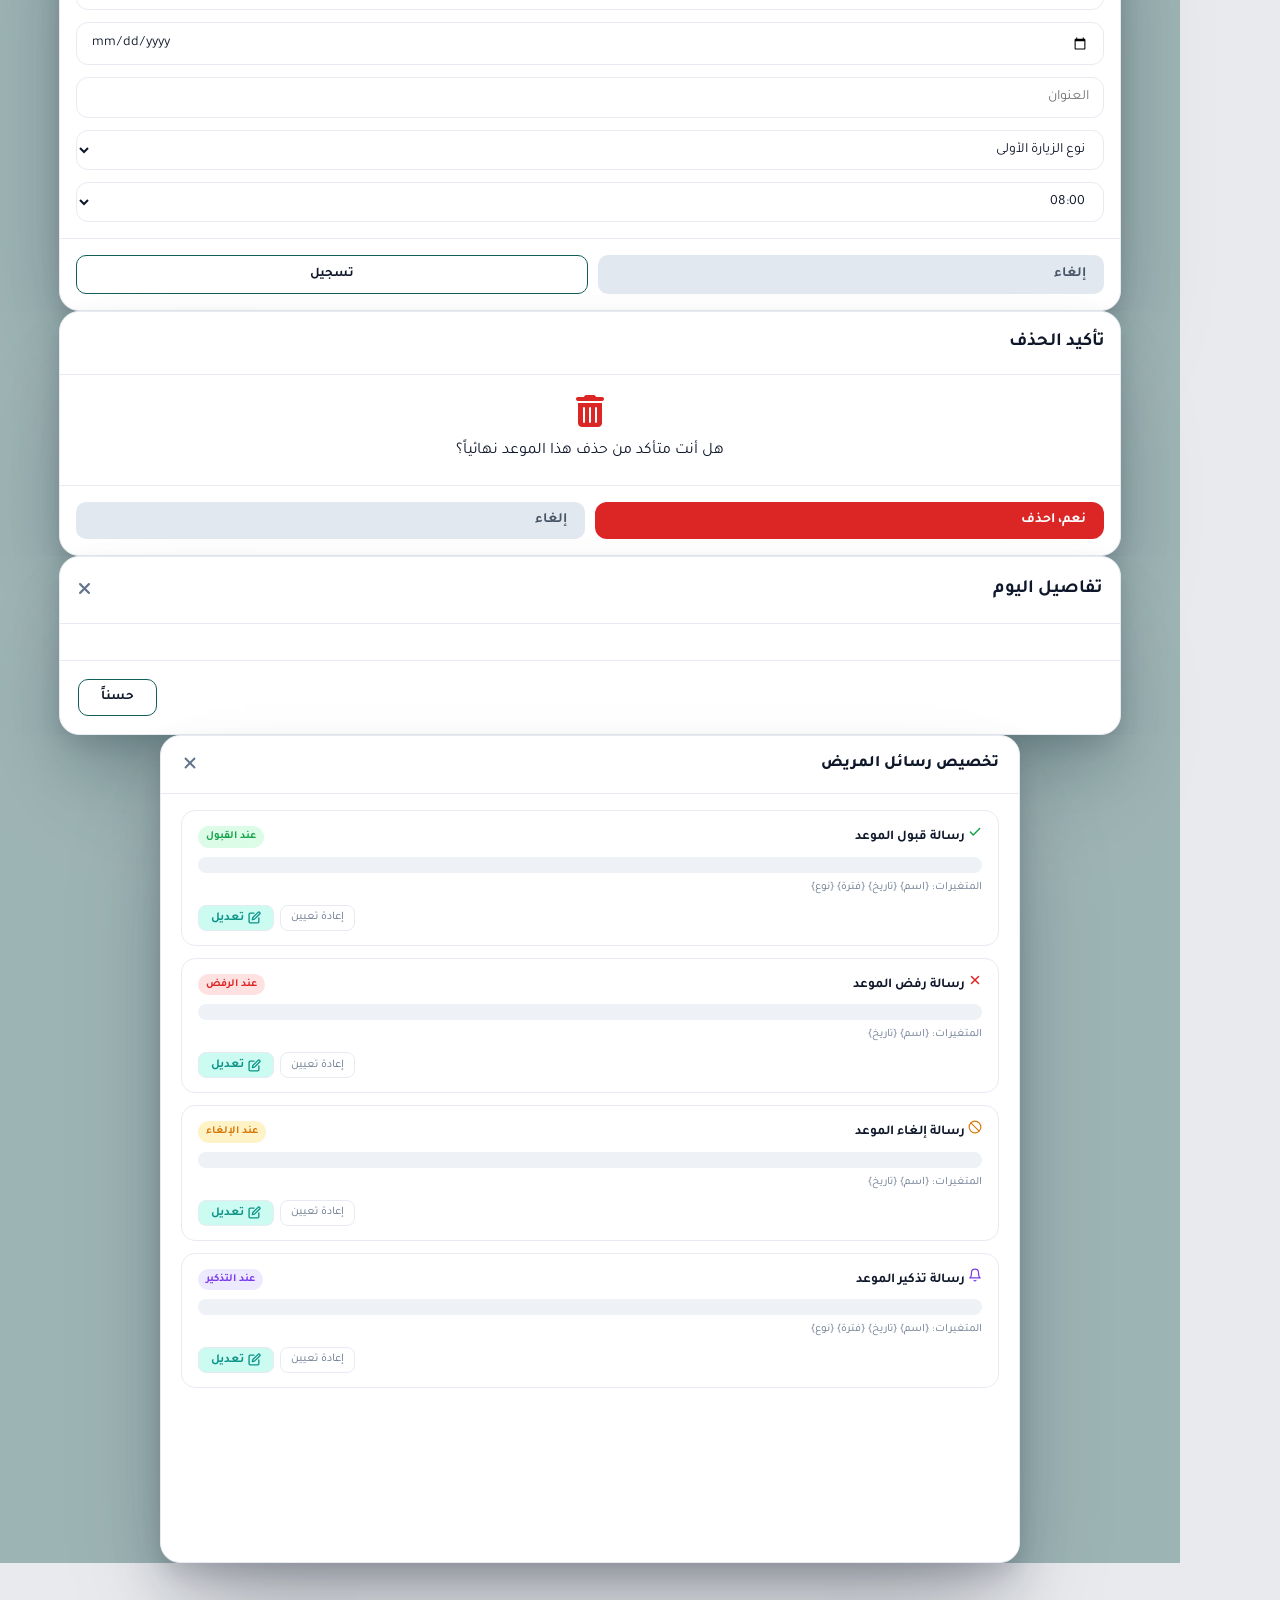
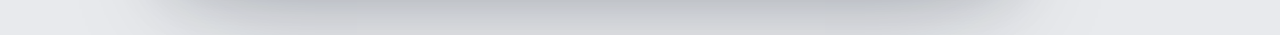
==== commit 9ab01780: "الممرضة/الروزنامة: لوحة بارتفاع ثابت — «مواعيد اليوم» ظاهرة دائماً - #calendarSection (لابتوب ≥821px" ====
--- a/nurse/app.html
+++ b/nurse/app.html
@@ -36,7 +36,7 @@
   <script src="https://unpkg.com/lucide@latest/dist/umd/lucide.min.js"></script>
 
   <link rel="stylesheet" href="tokens.css?v=1">
-  <link rel="stylesheet" href="styles.css?v=86">
+  <link rel="stylesheet" href="styles.css?v=87">
 
   <!-- ═══════════════ PWA — DocBook ═══════════════ -->
   <meta name="theme-color" content="#0d9488" />
--- a/nurse/styles.css
+++ b/nurse/styles.css
@@ -244,6 +244,67 @@
       #calendarSection.is-fullscreen .cal-row aside > .compact-calendar-container,
       #calendarSection.is-fullscreen .cal-row aside > .glass-card { flex: 1 1 260px; min-width: 260px; }
       #calendarSection.is-fullscreen #todayRemindersPanel { margin-top: 16px; }
+    }
+
+    /* ═══ شاشة الروزنامة = لوحة بارتفاع ثابت (بلا سكرول للصفحة) ═══
+       الجدول يتمرّر داخل نفسه، ولوحة «تذكير مواعيد اليوم» مثبّتة ظاهرة أسفلها. */
+    @media (min-width: 821px) {
+      #calendarSection:not(.hidden):not(.is-fullscreen) {
+        display: flex; flex-direction: column;
+        height: calc(100dvh - 44px); overflow: hidden;
+      }
+      #calendarSection:not(.is-fullscreen) > .cal-row {
+        flex: 1 1 auto; min-height: 0; flex-wrap: nowrap; overflow: hidden; align-items: stretch;
+      }
+      #calendarSection:not(.is-fullscreen) > .cal-row > aside { align-self: stretch; overflow-y: auto; }
+      #calendarSection:not(.is-fullscreen) > .cal-row > .glass-card.desktop-only {
+        display: flex; flex-direction: column; min-height: 0; align-self: stretch;
+      }
+      #calendarSection:not(.is-fullscreen) #scheduleGrid {
+        flex: 1 1 auto; min-height: 0; max-height: none; overflow: auto;
+      }
+      #calendarSection:not(.is-fullscreen) > #todayRemindersPanel {
+        display: block; flex-shrink: 0;
+        max-height: 32vh; overflow-y: auto; margin-top: 12px;
+      }
+    }
+    /* موبايل/تابلت: «تذكير مواعيد اليوم» ينطّ لأعلى (بعد المسار مباشرةً) */
+    @media (max-width: 820px) {
+      #calendarSection:not(.hidden) { display: flex; flex-direction: column; }
+      #calendarSection > .cal-row { order: 2; }
+      #calendarSection > #todayRemindersPanel { display: block; order: 1; margin: 0 0 14px; }
+    }
+
+    /* ═══ الروزنامة = لوحة بارتفاع ثابت: الجدول يتمرّر داخل نفسه، و«مواعيد اليوم»
+           مثبّتة ظاهرة دائماً (أسفل العمود على اللابتوب / أعلى الكومة على الموبايل) ═══ */
+    @media (min-width: 821px) {
+      #calendarSection:not(.hidden):not(.is-fullscreen) {
+        display: flex; flex-direction: column;
+        height: calc(100dvh - 44px); overflow: hidden;
+      }
+      #calendarSection:not(.hidden):not(.is-fullscreen) > .cal-row {
+        flex: 1 1 auto; min-height: 0; flex-wrap: nowrap; overflow: hidden; margin: 0;
+      }
+      #calendarSection:not(.hidden):not(.is-fullscreen) > .cal-row > aside {
+        max-height: 100%; overflow-y: auto; overscroll-behavior: contain;
+      }
+      #calendarSection:not(.hidden):not(.is-fullscreen) > .cal-row > .glass-card.desktop-only {
+        display: flex; flex-direction: column; min-height: 0; align-self: stretch;
+      }
+      #calendarSection:not(.hidden):not(.is-fullscreen) #scheduleGrid {
+        flex: 1 1 auto; min-height: 0; max-height: none !important;
+      }
+      #calendarSection:not(.hidden):not(.is-fullscreen) > #todayRemindersPanel {
+        display: block; flex: 0 0 auto;
+        max-height: 30vh; overflow-y: auto; overscroll-behavior: contain;
+        margin: 12px 0 0;
+      }
+    }
+    /* الموبايل/التابلت: تمرير طبيعي، بس «مواعيد اليوم» تُرفع لفوق (بعد الفتات مباشرةً) */
+    @media (max-width: 820px) {
+      #calendarSection:not(.hidden) { display: flex; flex-direction: column; }
+      #calendarSection:not(.hidden) > .cal-row { order: 2; }
+      #calendarSection:not(.hidden) > #todayRemindersPanel { display: block; order: 1; margin: 0 0 16px; }
     }
 
     /* ===== صفحة الإعدادات (شاشة كاملة بدل نافذة منبثقة) ===== */
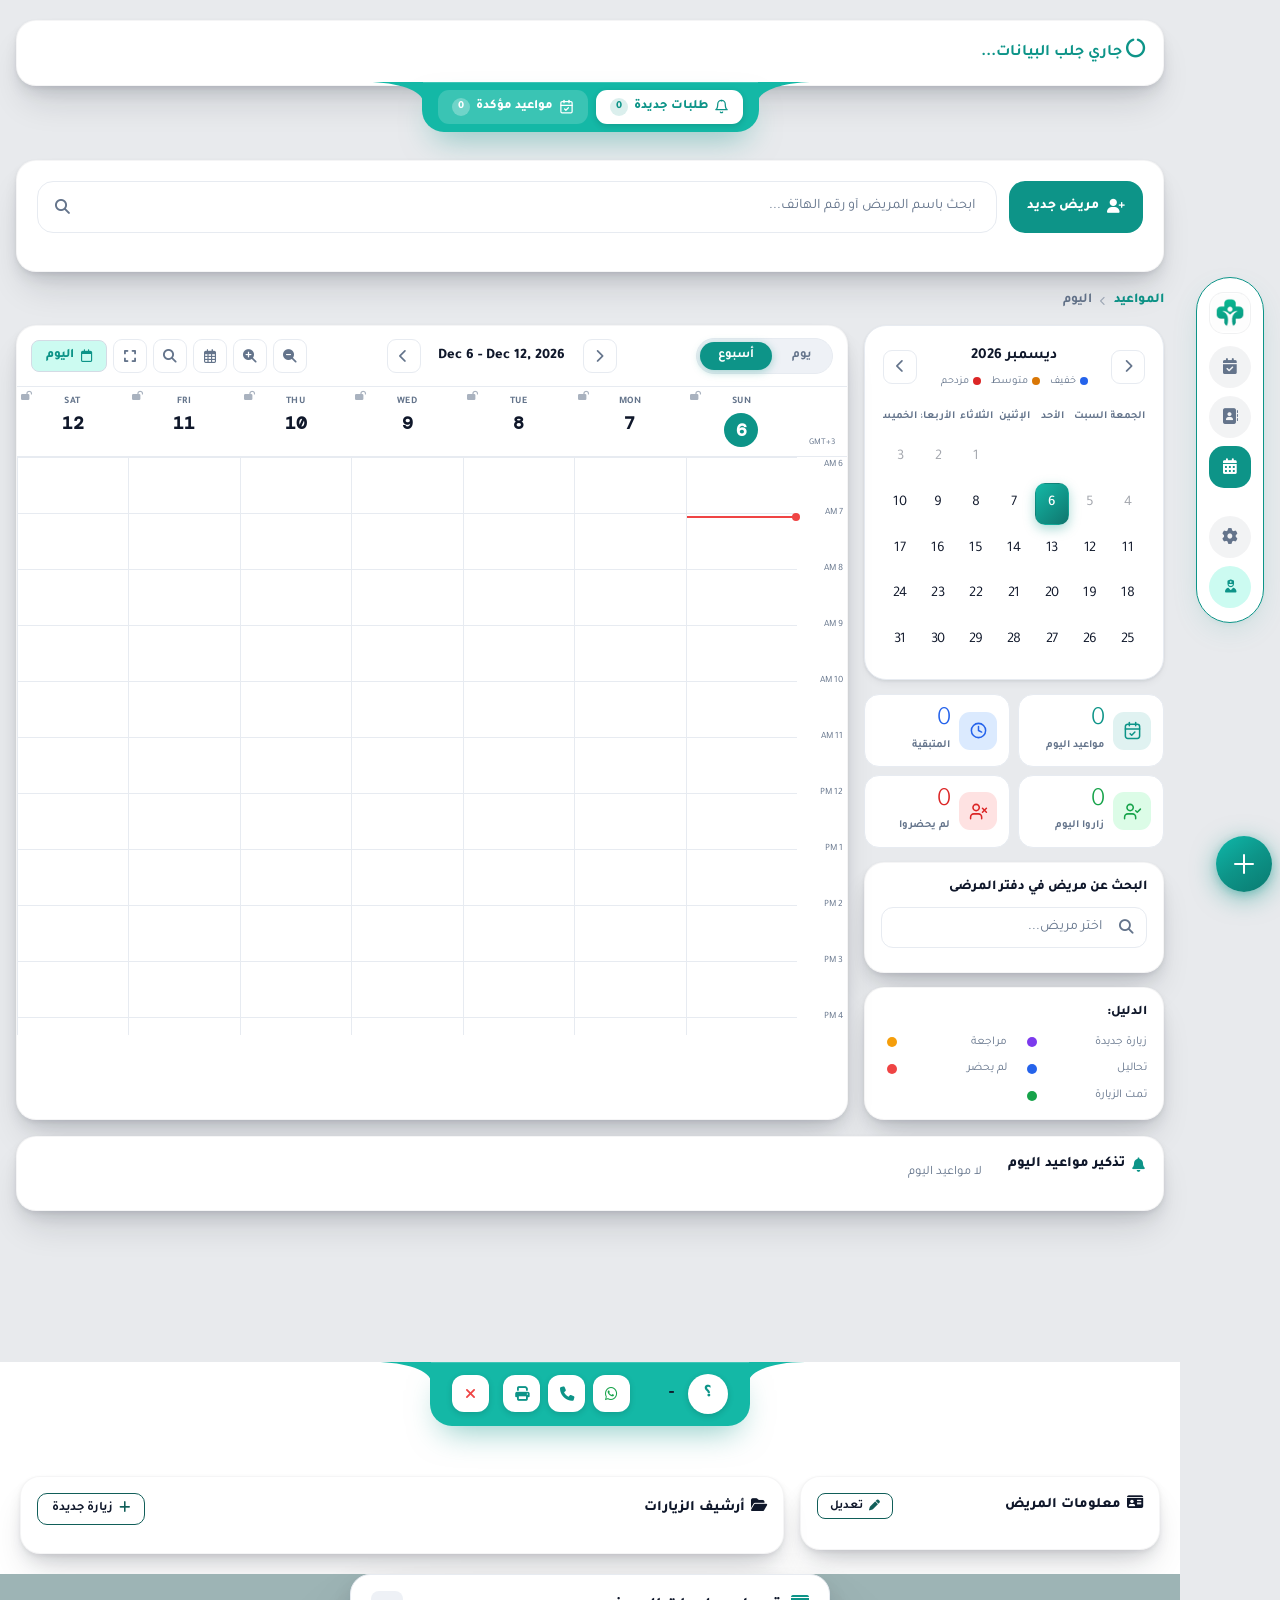
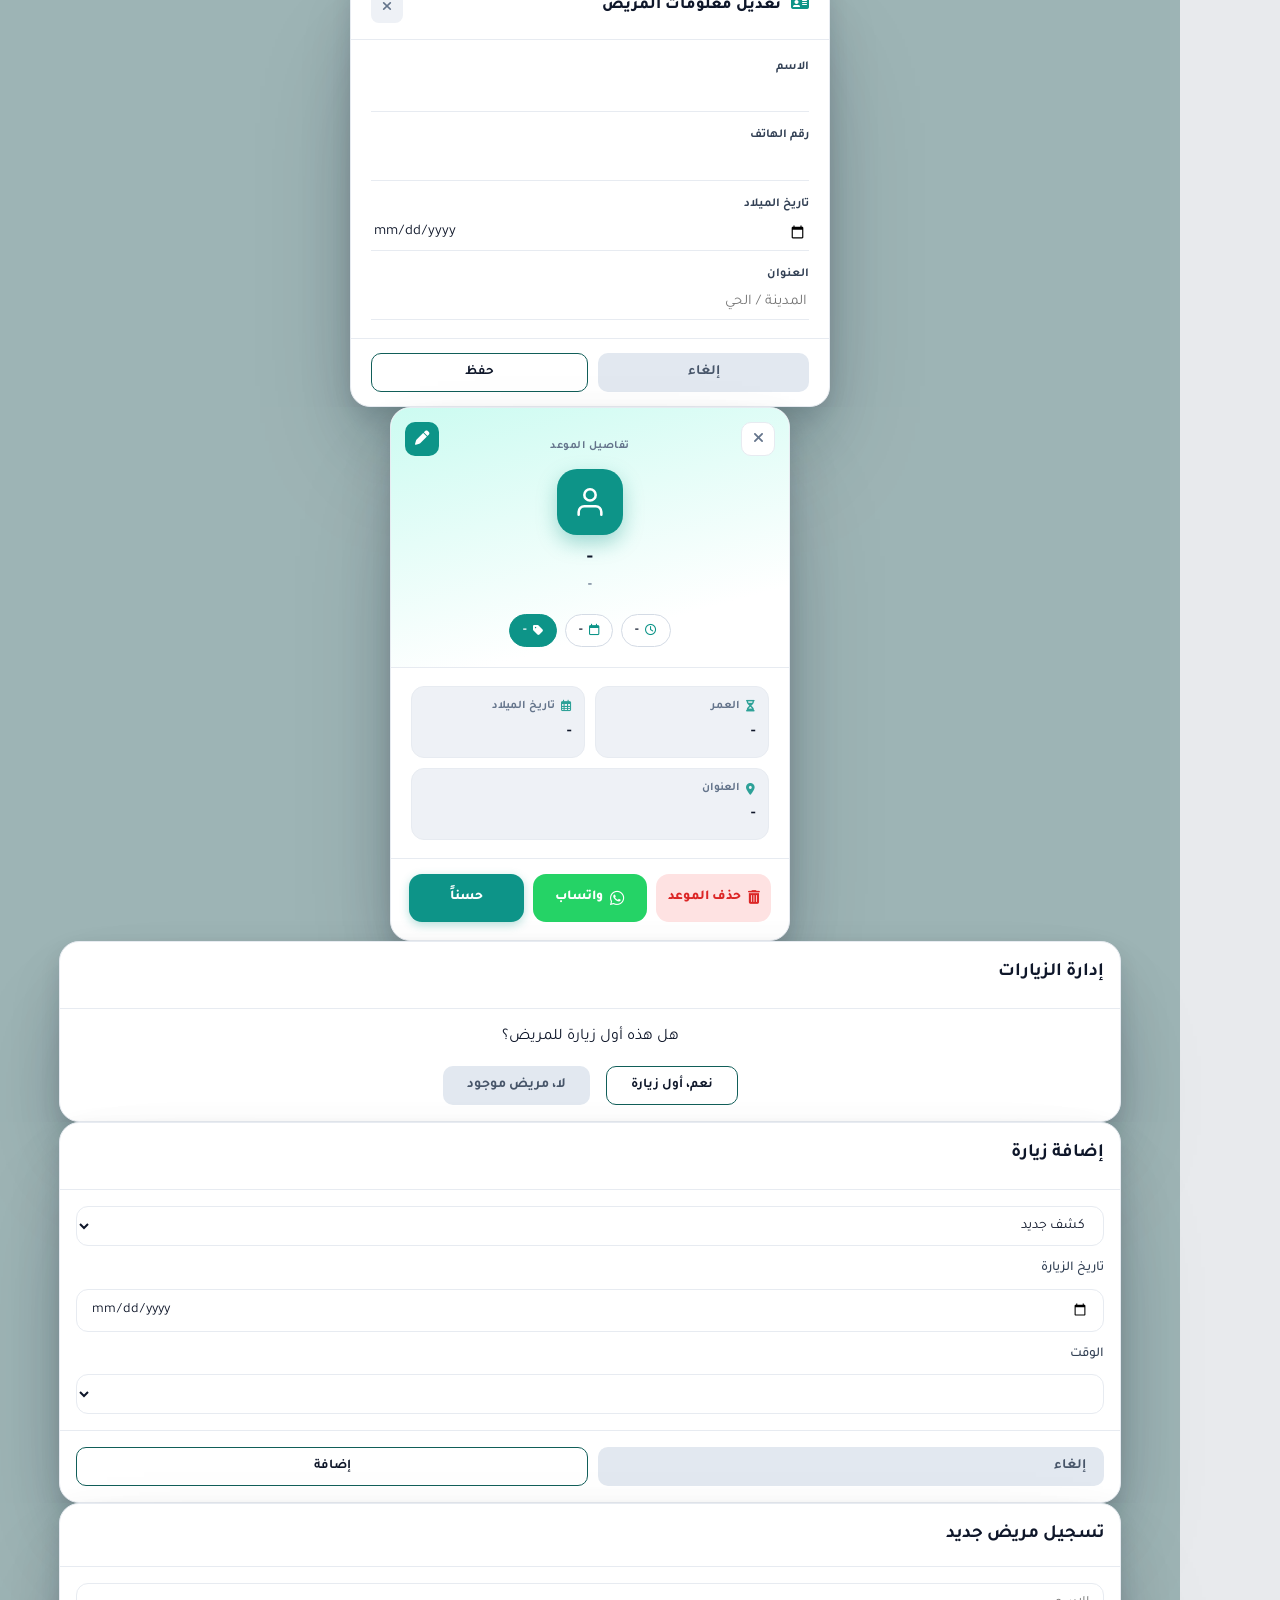
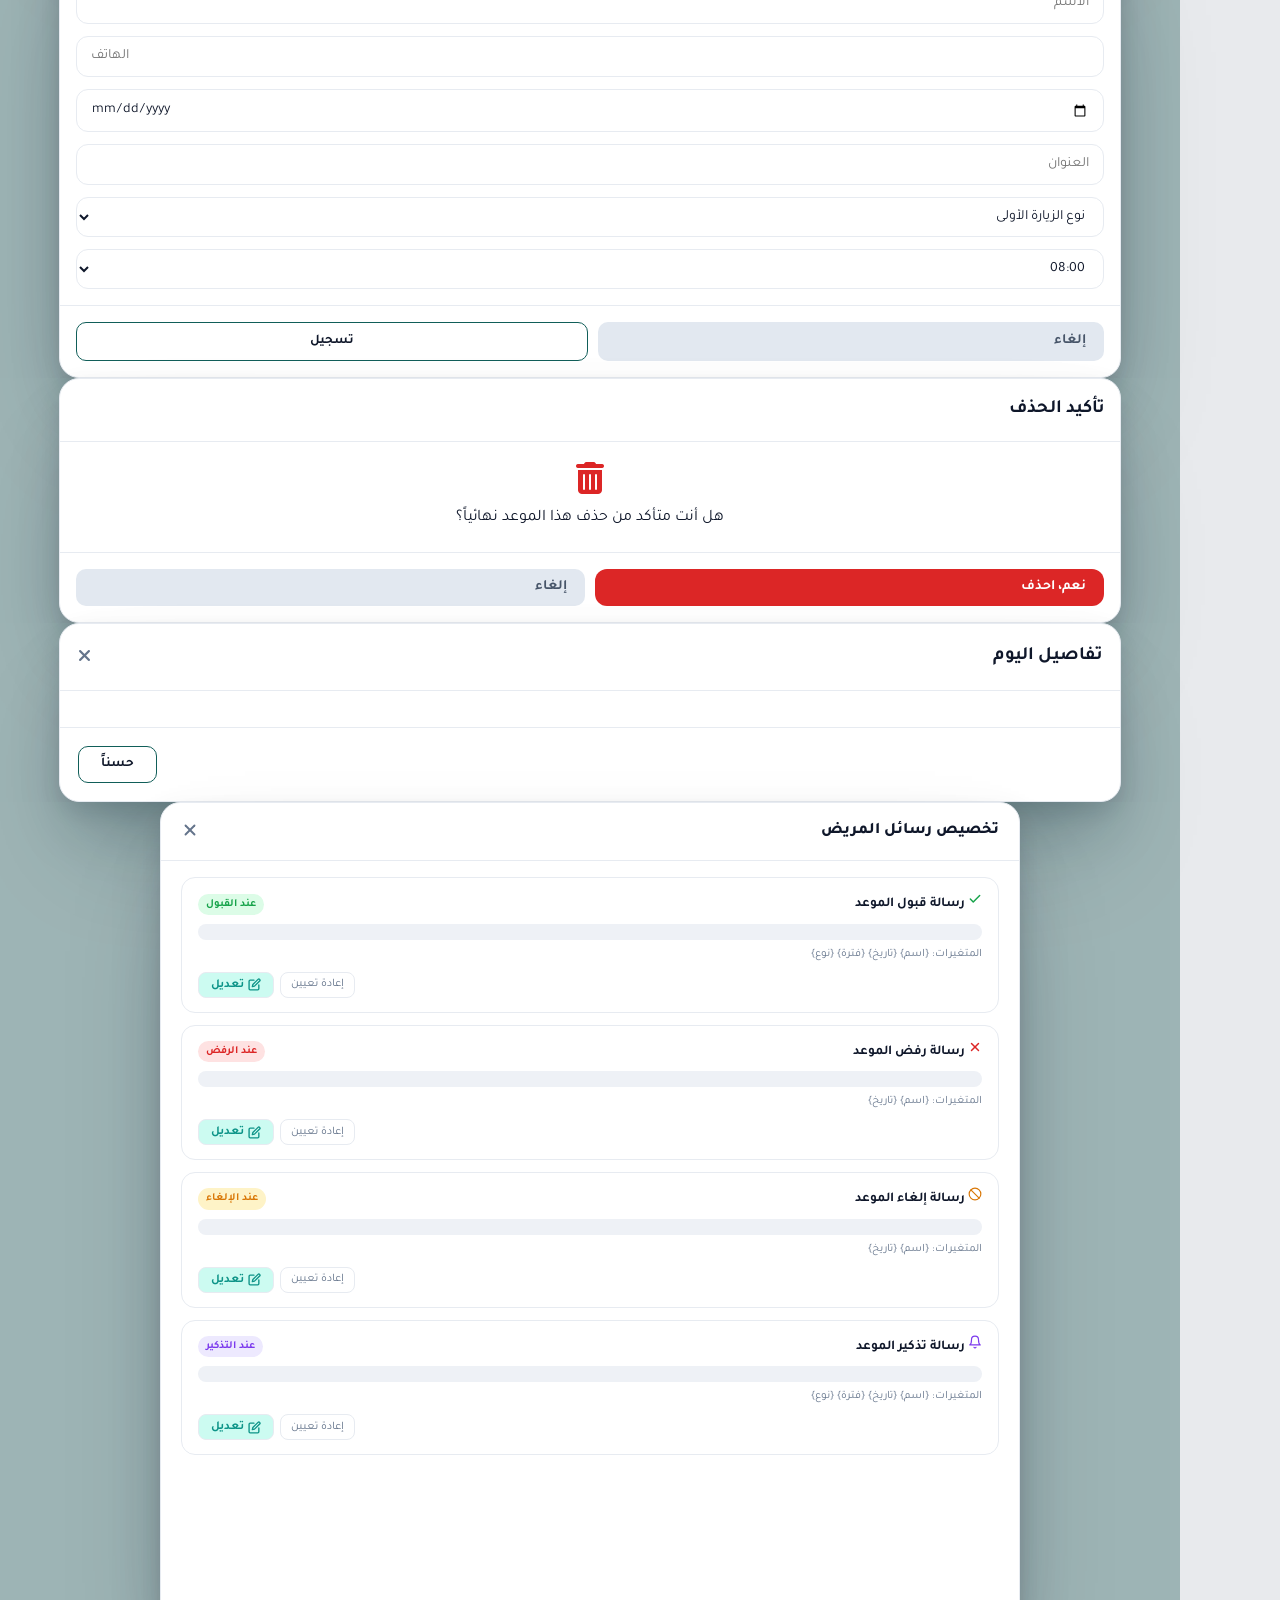
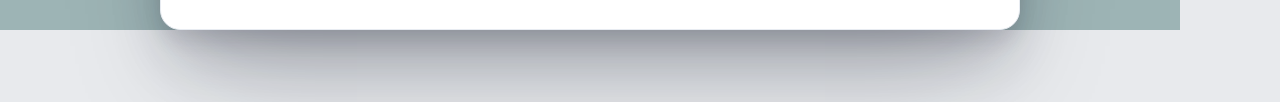
==== commit 8f9f2493: "تراجع: إلغاء لوحة الروزنامة بارتفاع ثابت — الرجوع للتخطيط السابق Co-Authored-By: Claude Sonnet 5 <no" ====
--- a/nurse/app.html
+++ b/nurse/app.html
@@ -36,7 +36,7 @@
   <script src="https://unpkg.com/lucide@latest/dist/umd/lucide.min.js"></script>
 
   <link rel="stylesheet" href="tokens.css?v=1">
-  <link rel="stylesheet" href="styles.css?v=87">
+  <link rel="stylesheet" href="styles.css?v=88">
 
   <!-- ═══════════════ PWA — DocBook ═══════════════ -->
   <meta name="theme-color" content="#0d9488" />
--- a/nurse/styles.css
+++ b/nurse/styles.css
@@ -244,67 +244,6 @@
       #calendarSection.is-fullscreen .cal-row aside > .compact-calendar-container,
       #calendarSection.is-fullscreen .cal-row aside > .glass-card { flex: 1 1 260px; min-width: 260px; }
       #calendarSection.is-fullscreen #todayRemindersPanel { margin-top: 16px; }
-    }
-
-    /* ═══ شاشة الروزنامة = لوحة بارتفاع ثابت (بلا سكرول للصفحة) ═══
-       الجدول يتمرّر داخل نفسه، ولوحة «تذكير مواعيد اليوم» مثبّتة ظاهرة أسفلها. */
-    @media (min-width: 821px) {
-      #calendarSection:not(.hidden):not(.is-fullscreen) {
-        display: flex; flex-direction: column;
-        height: calc(100dvh - 44px); overflow: hidden;
-      }
-      #calendarSection:not(.is-fullscreen) > .cal-row {
-        flex: 1 1 auto; min-height: 0; flex-wrap: nowrap; overflow: hidden; align-items: stretch;
-      }
-      #calendarSection:not(.is-fullscreen) > .cal-row > aside { align-self: stretch; overflow-y: auto; }
-      #calendarSection:not(.is-fullscreen) > .cal-row > .glass-card.desktop-only {
-        display: flex; flex-direction: column; min-height: 0; align-self: stretch;
-      }
-      #calendarSection:not(.is-fullscreen) #scheduleGrid {
-        flex: 1 1 auto; min-height: 0; max-height: none; overflow: auto;
-      }
-      #calendarSection:not(.is-fullscreen) > #todayRemindersPanel {
-        display: block; flex-shrink: 0;
-        max-height: 32vh; overflow-y: auto; margin-top: 12px;
-      }
-    }
-    /* موبايل/تابلت: «تذكير مواعيد اليوم» ينطّ لأعلى (بعد المسار مباشرةً) */
-    @media (max-width: 820px) {
-      #calendarSection:not(.hidden) { display: flex; flex-direction: column; }
-      #calendarSection > .cal-row { order: 2; }
-      #calendarSection > #todayRemindersPanel { display: block; order: 1; margin: 0 0 14px; }
-    }
-
-    /* ═══ الروزنامة = لوحة بارتفاع ثابت: الجدول يتمرّر داخل نفسه، و«مواعيد اليوم»
-           مثبّتة ظاهرة دائماً (أسفل العمود على اللابتوب / أعلى الكومة على الموبايل) ═══ */
-    @media (min-width: 821px) {
-      #calendarSection:not(.hidden):not(.is-fullscreen) {
-        display: flex; flex-direction: column;
-        height: calc(100dvh - 44px); overflow: hidden;
-      }
-      #calendarSection:not(.hidden):not(.is-fullscreen) > .cal-row {
-        flex: 1 1 auto; min-height: 0; flex-wrap: nowrap; overflow: hidden; margin: 0;
-      }
-      #calendarSection:not(.hidden):not(.is-fullscreen) > .cal-row > aside {
-        max-height: 100%; overflow-y: auto; overscroll-behavior: contain;
-      }
-      #calendarSection:not(.hidden):not(.is-fullscreen) > .cal-row > .glass-card.desktop-only {
-        display: flex; flex-direction: column; min-height: 0; align-self: stretch;
-      }
-      #calendarSection:not(.hidden):not(.is-fullscreen) #scheduleGrid {
-        flex: 1 1 auto; min-height: 0; max-height: none !important;
-      }
-      #calendarSection:not(.hidden):not(.is-fullscreen) > #todayRemindersPanel {
-        display: block; flex: 0 0 auto;
-        max-height: 30vh; overflow-y: auto; overscroll-behavior: contain;
-        margin: 12px 0 0;
-      }
-    }
-    /* الموبايل/التابلت: تمرير طبيعي، بس «مواعيد اليوم» تُرفع لفوق (بعد الفتات مباشرةً) */
-    @media (max-width: 820px) {
-      #calendarSection:not(.hidden) { display: flex; flex-direction: column; }
-      #calendarSection:not(.hidden) > .cal-row { order: 2; }
-      #calendarSection:not(.hidden) > #todayRemindersPanel { display: block; order: 1; margin: 0 0 16px; }
     }
 
     /* ===== صفحة الإعدادات (شاشة كاملة بدل نافذة منبثقة) ===== */
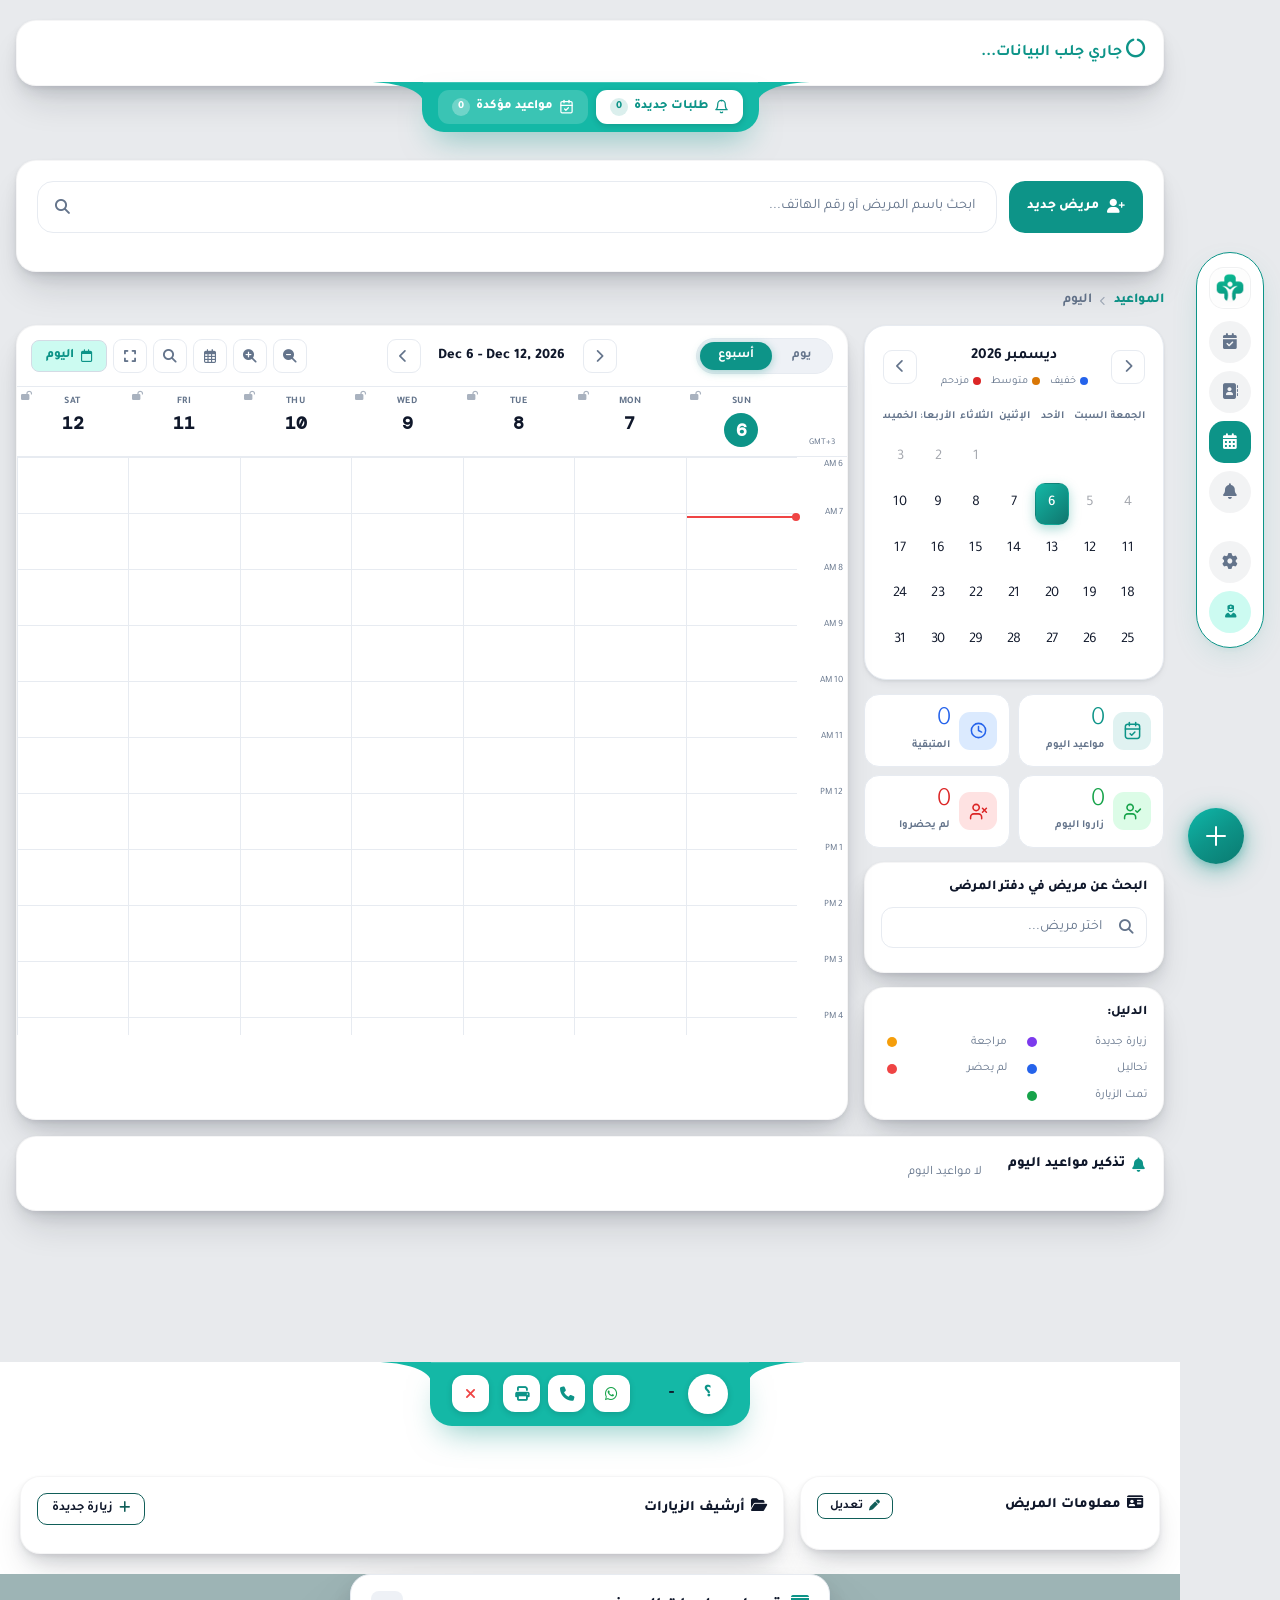
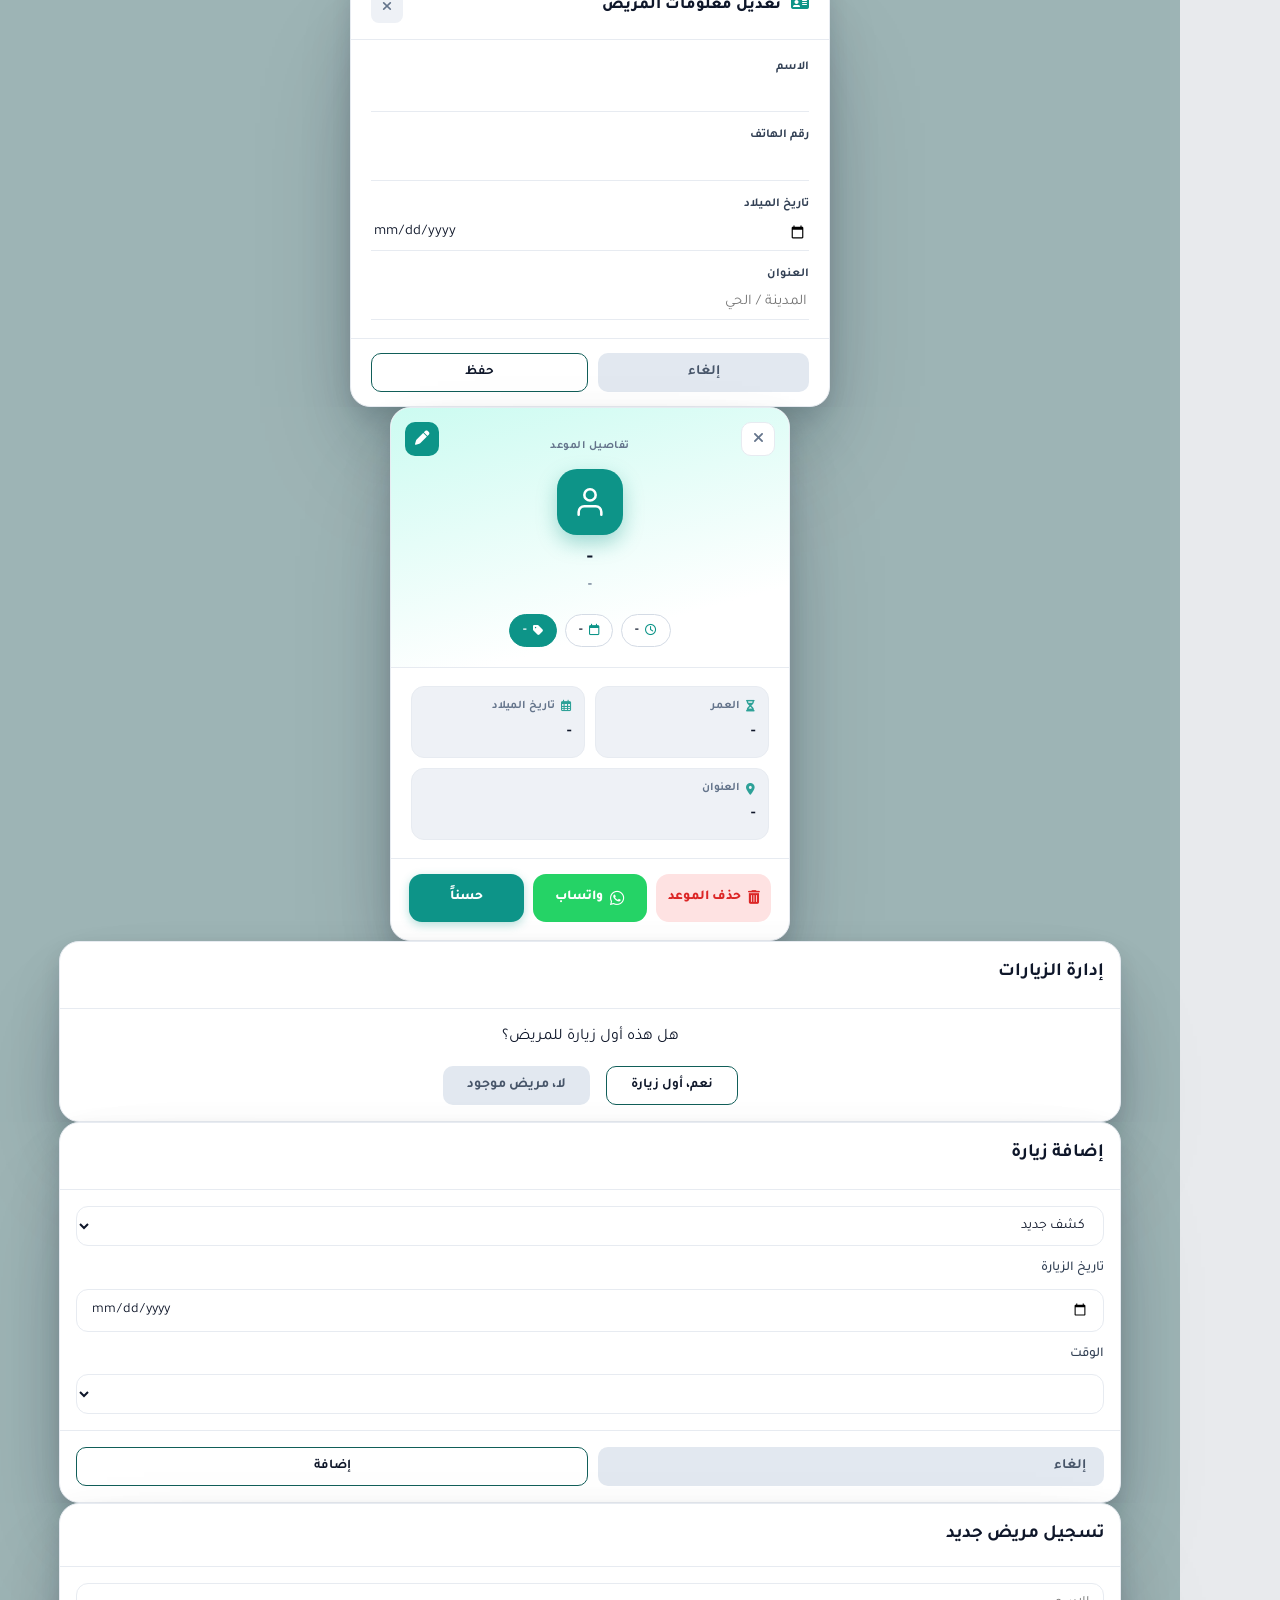
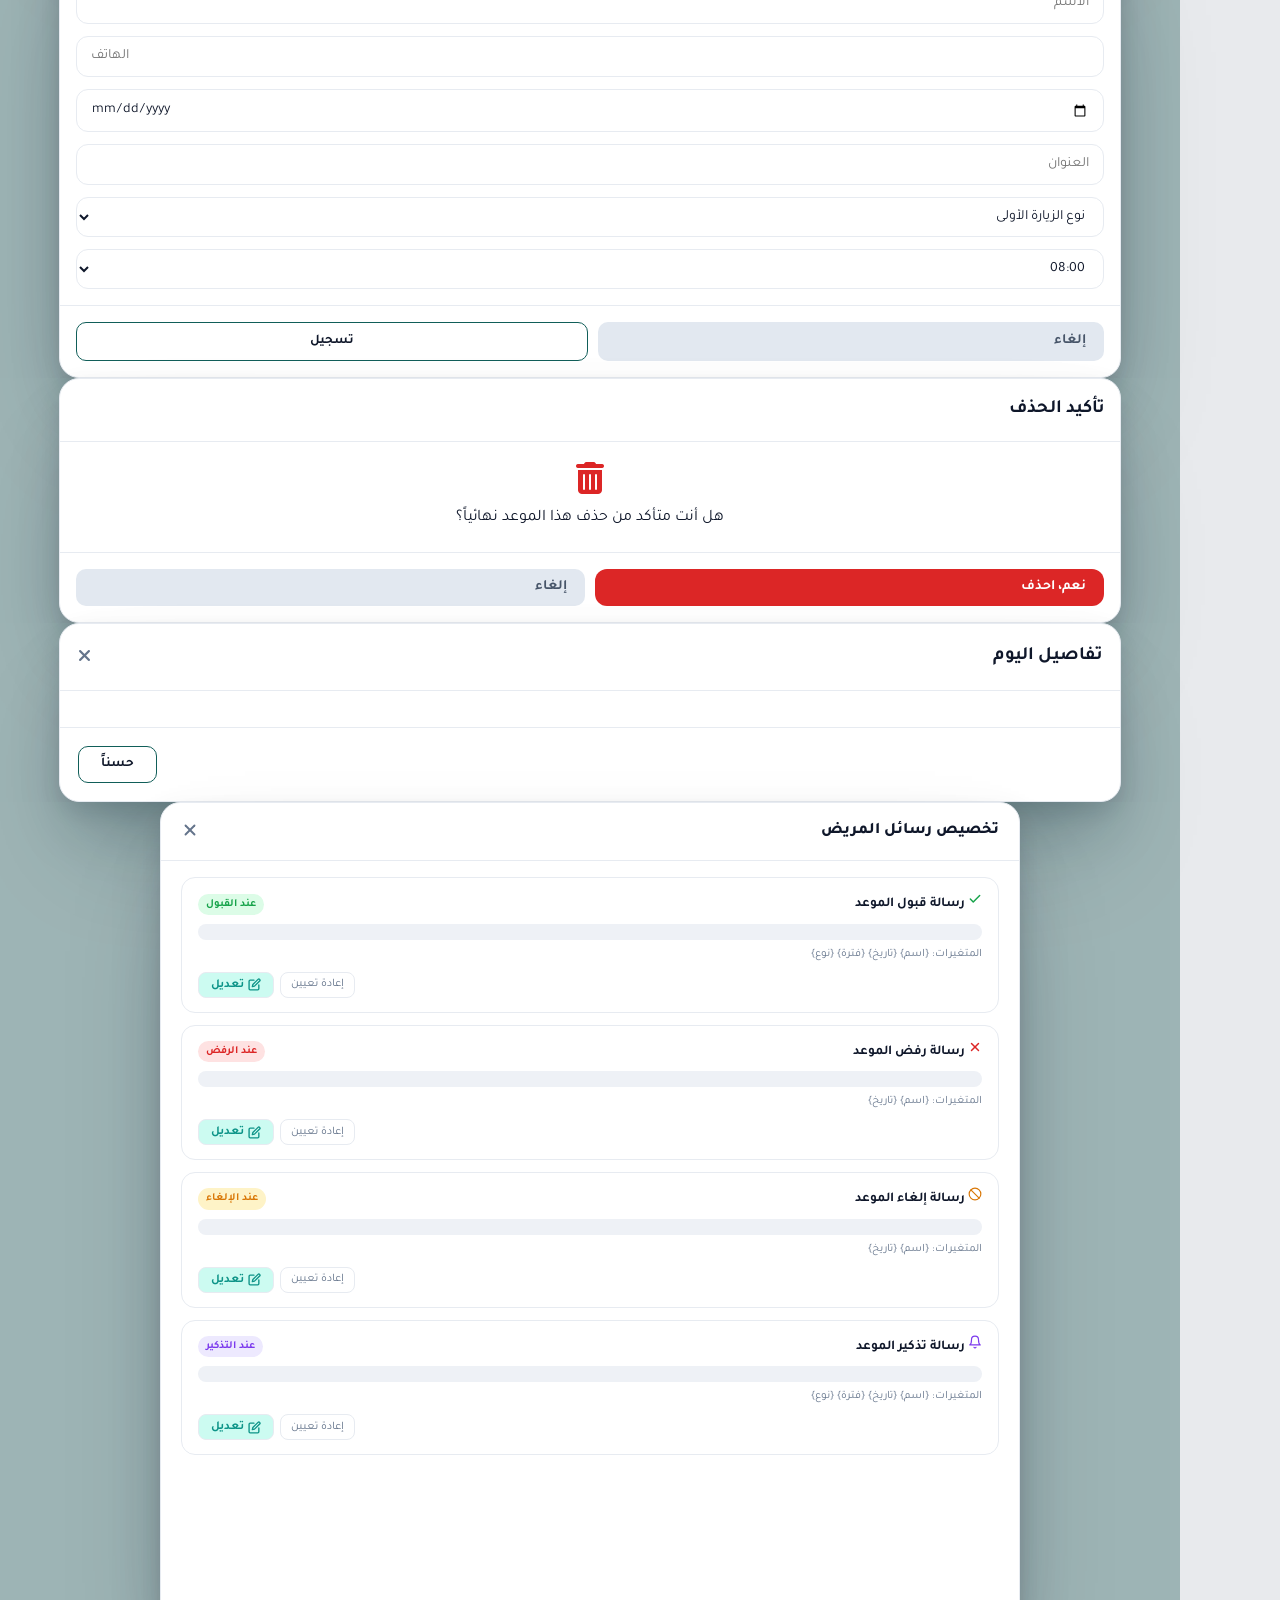
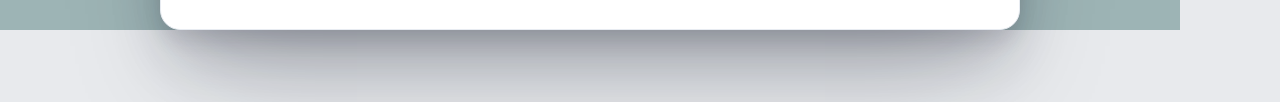
==== commit a85be753: "الممرضة: زرّ «مواعيد اليوم» بالشريط الجانبي + قائمة منبثقة - زرّ جرس بالكبسولة الجانبيّة مع شارة عدد" ====
--- a/nurse/app.html
+++ b/nurse/app.html
@@ -36,7 +36,7 @@
   <script src="https://unpkg.com/lucide@latest/dist/umd/lucide.min.js"></script>
 
   <link rel="stylesheet" href="tokens.css?v=1">
-  <link rel="stylesheet" href="styles.css?v=88">
+  <link rel="stylesheet" href="styles.css?v=89">
 
   <!-- ═══════════════ PWA — DocBook ═══════════════ -->
   <meta name="theme-color" content="#0d9488" />
@@ -253,6 +253,16 @@
           <li><button class="menu-item sidebar-item" id="sidebarCalendar" aria-label="الروزنامة">
             <i class="fas fa-calendar-alt"></i><span>الروزنامة</span>
           </button></li>
+          <li style="position:relative;">
+            <button class="menu-item" id="sidebarTodayBtn" onclick="toggleTodayFlyout()" aria-label="مواعيد اليوم" aria-haspopup="true" aria-expanded="false">
+              <span class="rail-badge rail-badge--count" id="todayRailBadge" style="display:none;">0</span>
+              <i class="fas fa-bell"></i><span>مواعيد اليوم</span>
+            </button>
+            <div class="today-flyout" id="todayFlyout" hidden>
+              <div class="today-flyout-head"><i class="fas fa-bell"></i> مواعيد اليوم <span id="todayFlyoutCount" class="today-flyout-count"></span></div>
+              <div class="today-flyout-list" id="todayFlyoutList"></div>
+            </div>
+          </li>
         </ul>
       </div>
 
@@ -1783,7 +1793,7 @@
   </div>
 
   <script src="config.js"></script>
-  <script src="script.js?v=79"></script>
+  <script src="script.js?v=80"></script>
   <!-- 🌊 خلفية متحرّكة (WebGL) — معطّلة حالياً؛ الخلفية النعناعية الثابتة مرسومة بـCSS في styles.css.
        لإرجاع المتحرّكة: أزل التعليق عن السطر التالي. -->
   <!-- <script src="bg-gradient.js?v=1"></script> -->
--- a/nurse/styles.css
+++ b/nurse/styles.css
@@ -152,6 +152,37 @@
         width: 9px; height: 9px; border-radius: 50%;
         background: var(--red, #dc2626); border: 2px solid var(--surface);
         clip: auto; overflow: visible;
+      }
+      /* شارة عدد (رقم) بدل النقطة */
+      .menu-item > .rail-badge--count {
+        top: -3px; inset-inline-end: -3px;
+        width: auto; min-width: 16px; height: 16px; padding: 0 4px;
+        border-radius: 8px; border: 2px solid var(--surface);
+        background: var(--primary); color: #fff;
+        font-size: .62rem; font-weight: 800; line-height: 1;
+        display: flex; align-items: center; justify-content: center;
+        font-variant-numeric: tabular-nums;
+      }
+      /* قائمة «مواعيد اليوم» المنبثقة جنب الشريط */
+      .today-flyout {
+        position: absolute; inset-inline-start: calc(100% + 12px); top: 0;
+        width: 300px; max-height: 72vh;
+        display: flex; flex-direction: column; overflow: hidden;
+        background: var(--surface); border: 1px solid var(--border); border-radius: 14px;
+        box-shadow: var(--shadow-lg); z-index: var(--z-dropdown, 300);
+        animation: tbMenuIn .12s ease;
+      }
+      .today-flyout[hidden] { display: none; }
+      .today-flyout-head {
+        flex-shrink: 0; padding: 12px 14px; border-bottom: 1px solid var(--border);
+        font-weight: 800; font-size: .85rem; color: var(--text);
+        display: flex; align-items: center; gap: 7px;
+      }
+      .today-flyout-head i { color: var(--primary); }
+      .today-flyout-count { color: var(--text-muted); font-weight: 700; font-size: .76rem; }
+      .today-flyout-list {
+        overflow-y: auto; overscroll-behavior: contain;
+        padding: 10px; display: flex; flex-direction: column; gap: 7px;
       }
       /* tooltip بجانب الأيقونة (جهة المحتوى = اليسار في RTL) */
       .menu-item[aria-label]::after {
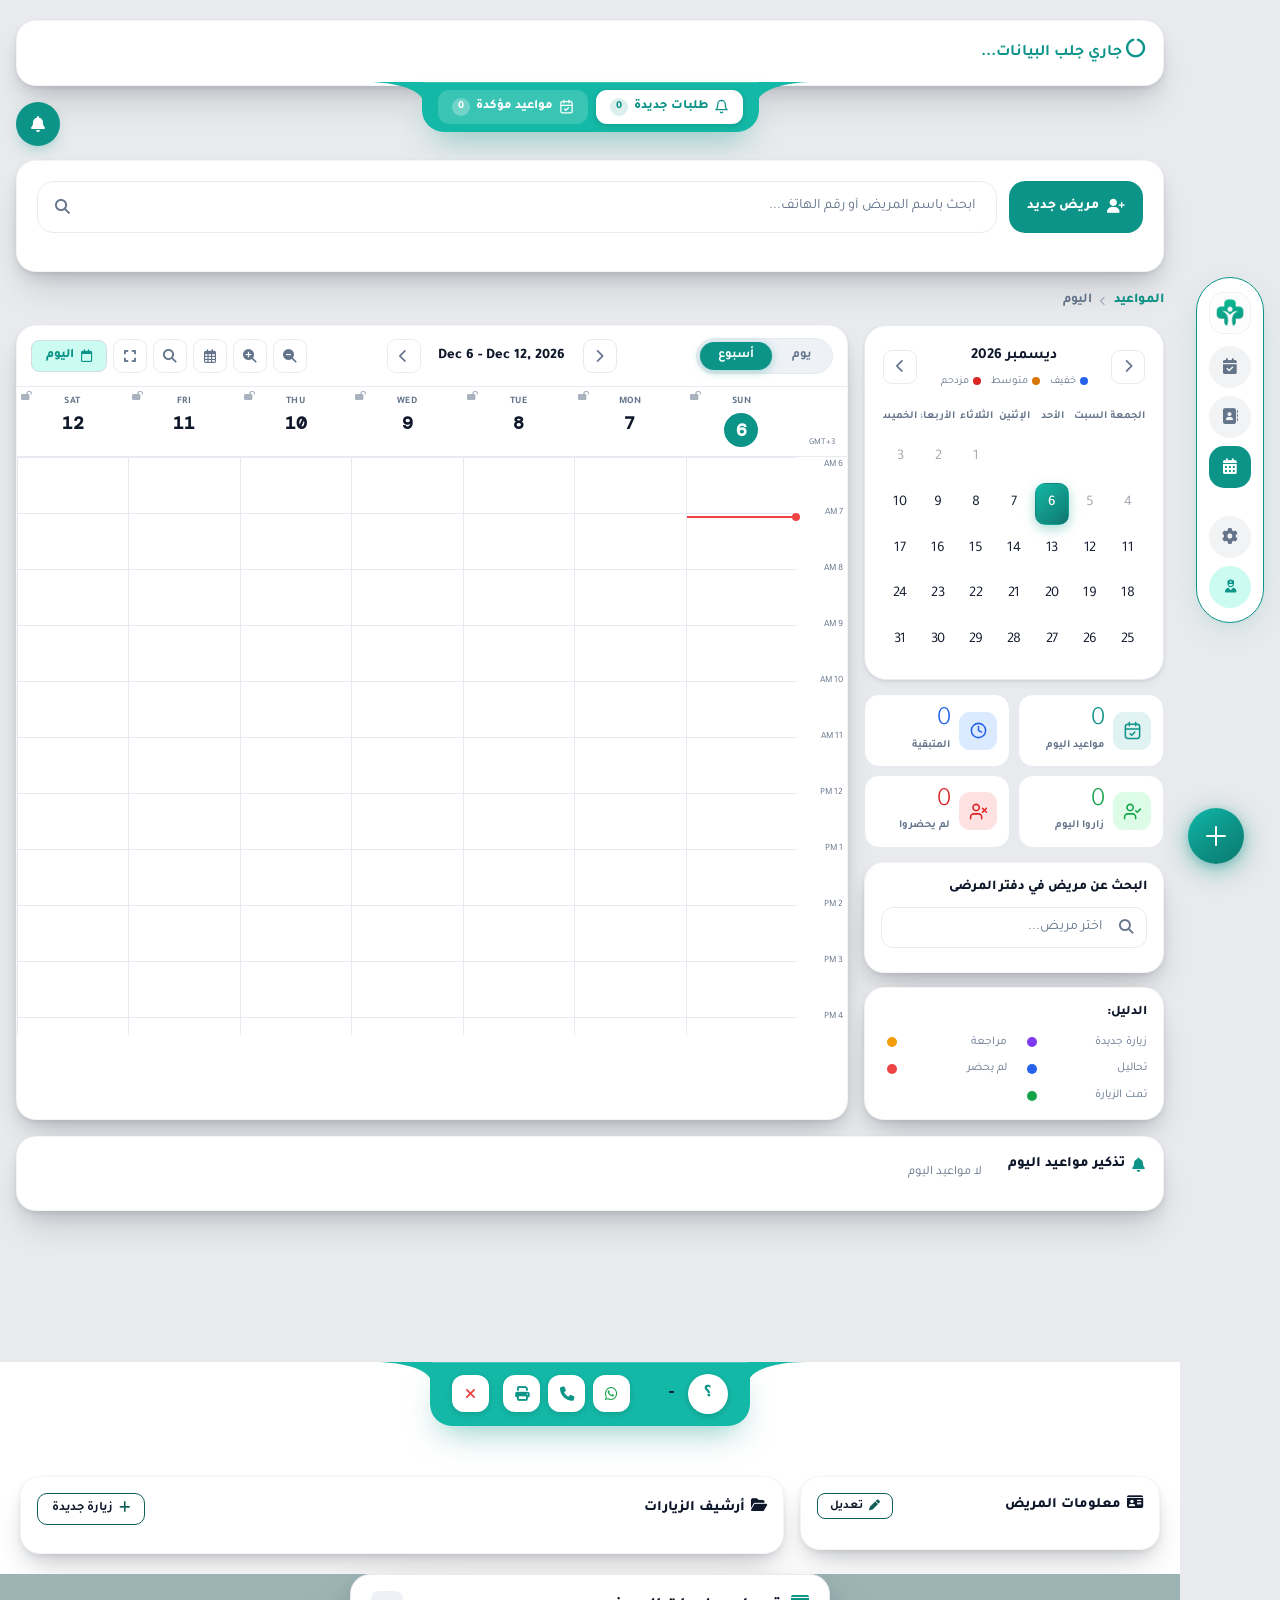
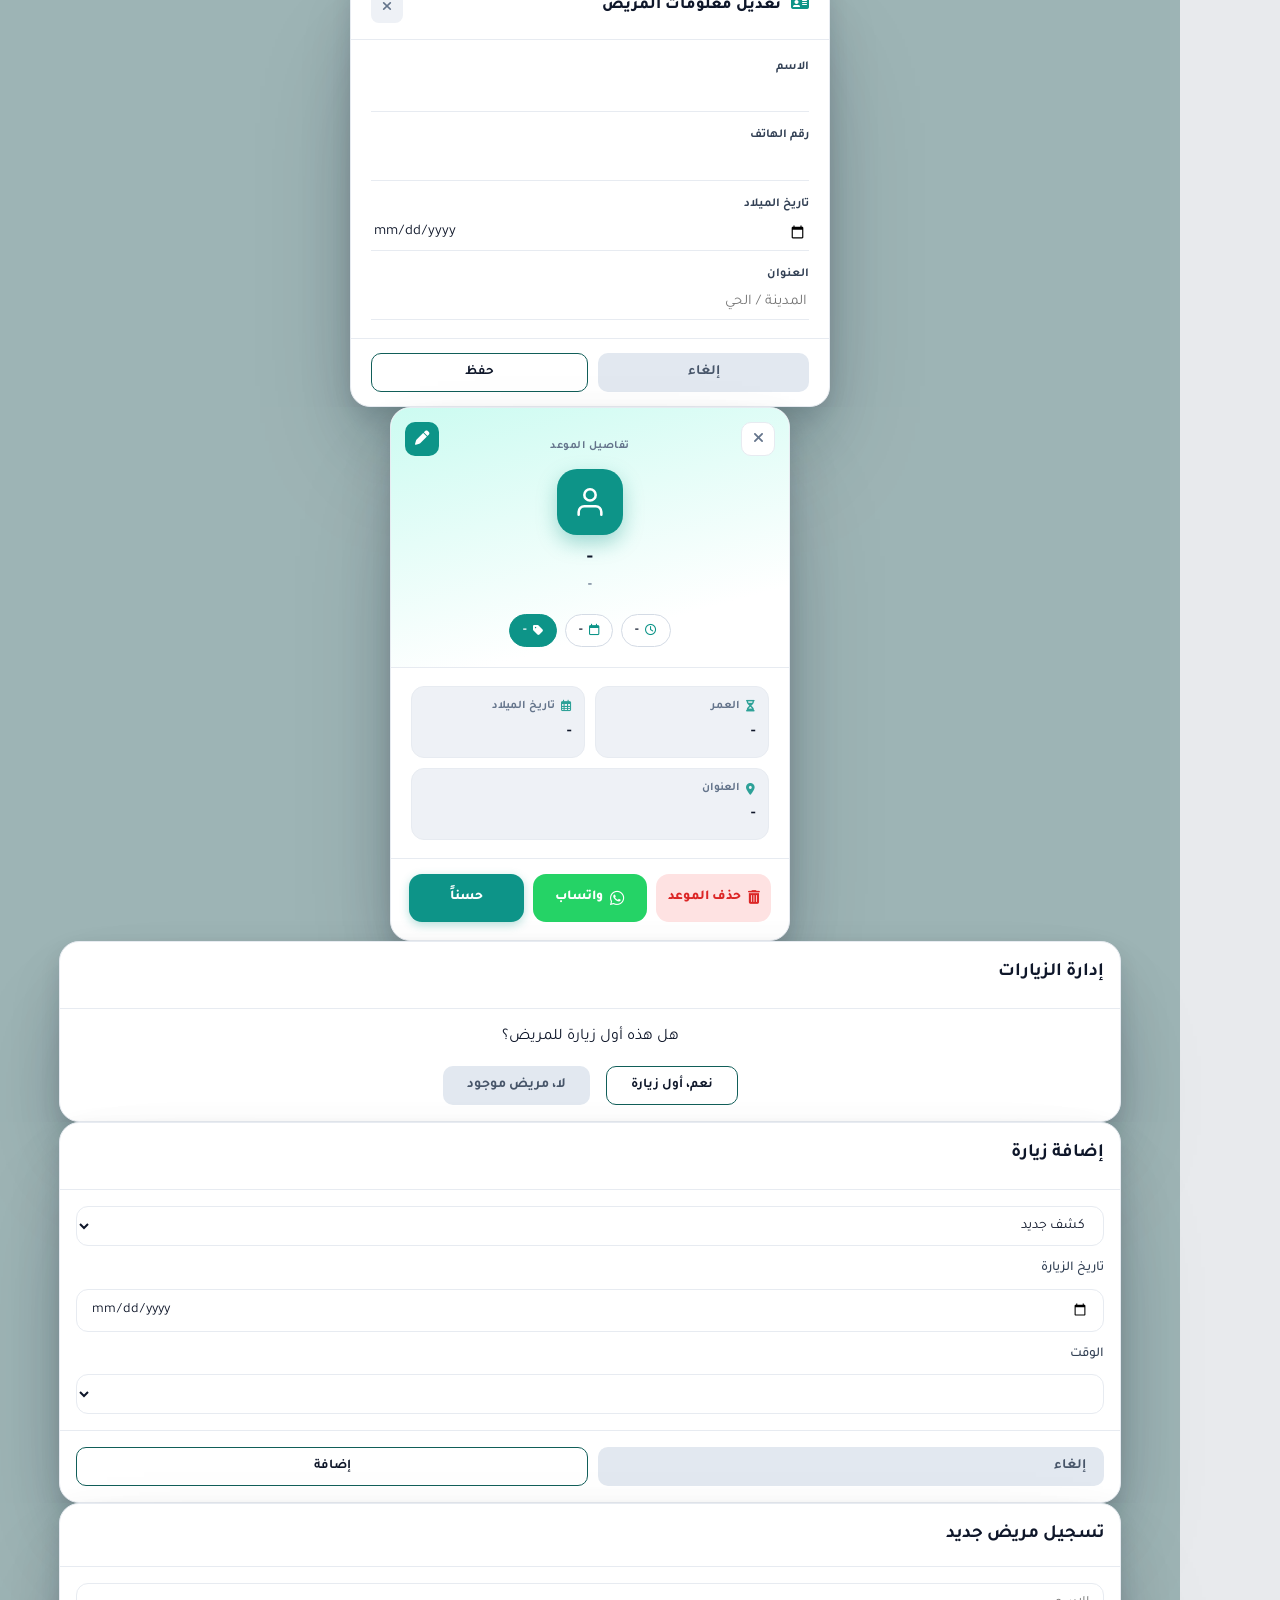
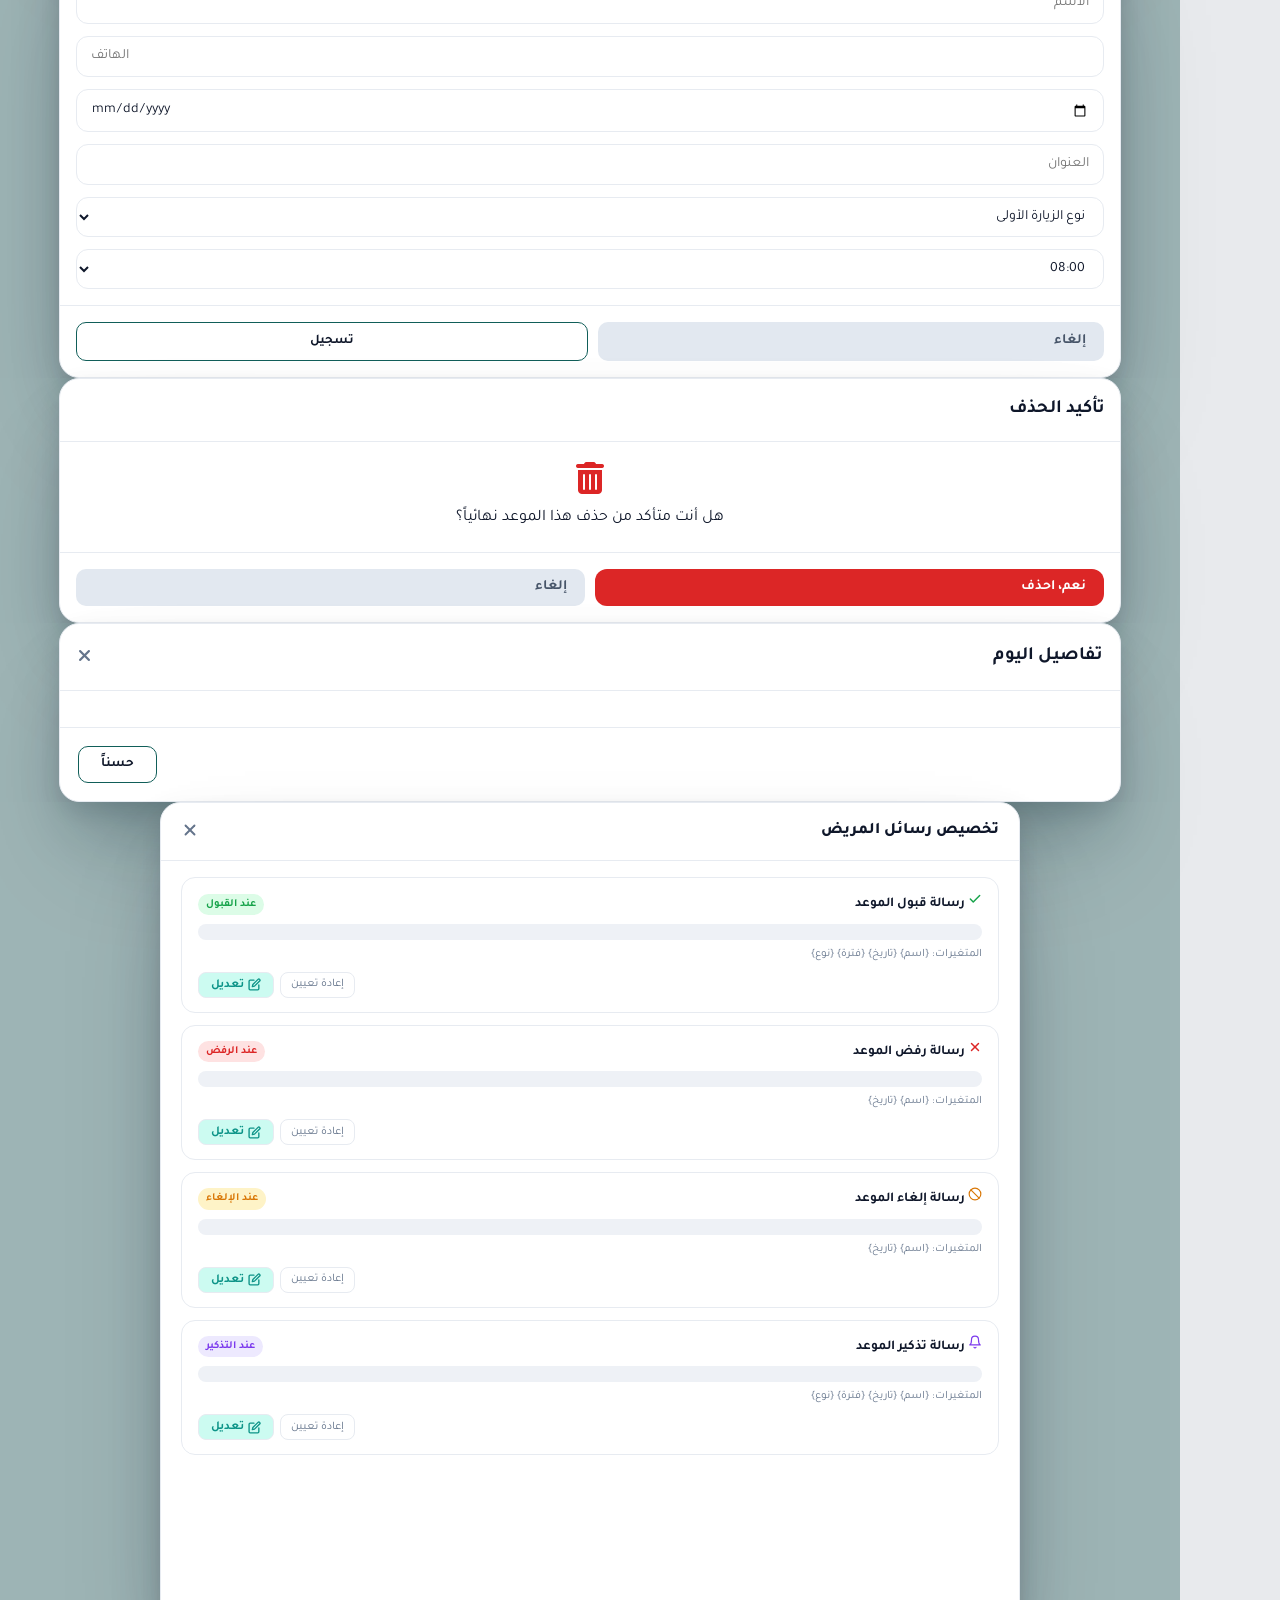
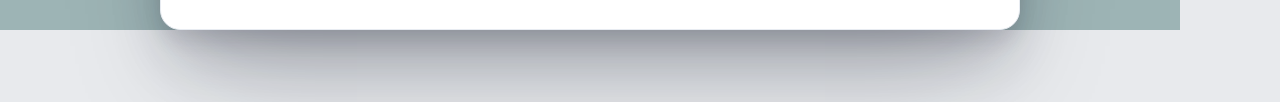
==== commit 14a09a27: "الممرضة: نقل زرّ «مواعيد اليوم» من الشريط الجانبي إلى قسم الطلبات - إزالة زرّ الجرس من كبسولة .dbsid" ====
--- a/nurse/app.html
+++ b/nurse/app.html
@@ -36,7 +36,7 @@
   <script src="https://unpkg.com/lucide@latest/dist/umd/lucide.min.js"></script>
 
   <link rel="stylesheet" href="tokens.css?v=1">
-  <link rel="stylesheet" href="styles.css?v=89">
+  <link rel="stylesheet" href="styles.css?v=92">
 
   <!-- ═══════════════ PWA — DocBook ═══════════════ -->
   <meta name="theme-color" content="#0d9488" />
@@ -253,16 +253,6 @@
           <li><button class="menu-item sidebar-item" id="sidebarCalendar" aria-label="الروزنامة">
             <i class="fas fa-calendar-alt"></i><span>الروزنامة</span>
           </button></li>
-          <li style="position:relative;">
-            <button class="menu-item" id="sidebarTodayBtn" onclick="toggleTodayFlyout()" aria-label="مواعيد اليوم" aria-haspopup="true" aria-expanded="false">
-              <span class="rail-badge rail-badge--count" id="todayRailBadge" style="display:none;">0</span>
-              <i class="fas fa-bell"></i><span>مواعيد اليوم</span>
-            </button>
-            <div class="today-flyout" id="todayFlyout" hidden>
-              <div class="today-flyout-head"><i class="fas fa-bell"></i> مواعيد اليوم <span id="todayFlyoutCount" class="today-flyout-count"></span></div>
-              <div class="today-flyout-list" id="todayFlyoutList"></div>
-            </div>
-          </li>
         </ul>
       </div>
 
@@ -316,6 +306,16 @@
 
       <!-- ========== APPOINTMENTS SECTION ========== -->
       <section id="appointmentsSection" class="hidden">
+
+        <!-- زرّ «مواعيد اليوم» + قائمته المنبثقة -->
+        <button class="appt-today-btn" id="apptTodayBtn" onclick="toggleTodayFlyout()" aria-label="مواعيد اليوم" aria-haspopup="true" aria-expanded="false">
+          <span class="rail-badge rail-badge--count" id="todayRailBadge" style="display:none;">0</span>
+          <i class="fas fa-bell"></i>
+        </button>
+        <div class="today-flyout" id="todayFlyout" hidden>
+          <div class="today-flyout-head"><i class="fas fa-bell"></i> مواعيد اليوم <span id="todayFlyoutCount" class="today-flyout-count"></span></div>
+          <div class="today-flyout-list" id="todayFlyoutList"></div>
+        </div>
 
         <!-- شريط التبويب = نوتش تركوازيّ معلّق -->
         <div class="appt-notch">
@@ -1793,7 +1793,7 @@
   </div>
 
   <script src="config.js"></script>
-  <script src="script.js?v=80"></script>
+  <script src="script.js?v=81"></script>
   <!-- 🌊 خلفية متحرّكة (WebGL) — معطّلة حالياً؛ الخلفية النعناعية الثابتة مرسومة بـCSS في styles.css.
        لإرجاع المتحرّكة: أزل التعليق عن السطر التالي. -->
   <!-- <script src="bg-gradient.js?v=1"></script> -->
--- a/nurse/styles.css
+++ b/nurse/styles.css
@@ -152,37 +152,6 @@
         width: 9px; height: 9px; border-radius: 50%;
         background: var(--red, #dc2626); border: 2px solid var(--surface);
         clip: auto; overflow: visible;
-      }
-      /* شارة عدد (رقم) بدل النقطة */
-      .menu-item > .rail-badge--count {
-        top: -3px; inset-inline-end: -3px;
-        width: auto; min-width: 16px; height: 16px; padding: 0 4px;
-        border-radius: 8px; border: 2px solid var(--surface);
-        background: var(--primary); color: #fff;
-        font-size: .62rem; font-weight: 800; line-height: 1;
-        display: flex; align-items: center; justify-content: center;
-        font-variant-numeric: tabular-nums;
-      }
-      /* قائمة «مواعيد اليوم» المنبثقة جنب الشريط */
-      .today-flyout {
-        position: absolute; inset-inline-start: calc(100% + 12px); top: 0;
-        width: 300px; max-height: 72vh;
-        display: flex; flex-direction: column; overflow: hidden;
-        background: var(--surface); border: 1px solid var(--border); border-radius: 14px;
-        box-shadow: var(--shadow-lg); z-index: var(--z-dropdown, 300);
-        animation: tbMenuIn .12s ease;
-      }
-      .today-flyout[hidden] { display: none; }
-      .today-flyout-head {
-        flex-shrink: 0; padding: 12px 14px; border-bottom: 1px solid var(--border);
-        font-weight: 800; font-size: .85rem; color: var(--text);
-        display: flex; align-items: center; gap: 7px;
-      }
-      .today-flyout-head i { color: var(--primary); }
-      .today-flyout-count { color: var(--text-muted); font-weight: 700; font-size: .76rem; }
-      .today-flyout-list {
-        overflow-y: auto; overscroll-behavior: contain;
-        padding: 10px; display: flex; flex-direction: column; gap: 7px;
       }
       /* tooltip بجانب الأيقونة (جهة المحتوى = اليسار في RTL) */
       .menu-item[aria-label]::after {
@@ -1310,6 +1279,49 @@
     /* ============================================================
        APPOINTMENTS DUAL VIEW COLUMNS
        ============================================================ */
+
+    /* ═══ زرّ «مواعيد اليوم» في قسم الطلبات + قائمته المنبثقة ═══ */
+    #appointmentsSection { position: relative; flex: 1 1 auto; min-width: 0; }
+    .appt-today-btn {
+      position: absolute; top: 0; left: 0; z-index: 6;
+      width: 44px; height: 44px; border-radius: 50%;
+      border: none; cursor: pointer;
+      background: var(--primary); color: #fff;
+      display: flex; align-items: center; justify-content: center;
+      font-size: 1rem; box-shadow: 0 6px 16px -6px rgba(13,148,136,.5);
+      transition: filter .15s, transform .1s;
+    }
+    .appt-today-btn:hover { filter: brightness(1.06); }
+    .appt-today-btn:active { transform: scale(.94); }
+    .appt-today-btn:focus-visible { outline: none; box-shadow: var(--ring-focus); }
+    .appt-today-btn > .rail-badge--count {
+      position: absolute; top: -3px; right: -3px;
+      min-width: 17px; height: 17px; padding: 0 4px;
+      border-radius: 9px; border: 2px solid var(--page, var(--bg));
+      background: var(--red, #dc2626); color: #fff;
+      font-size: .62rem; font-weight: 800; line-height: 1;
+      display: flex; align-items: center; justify-content: center;
+      font-variant-numeric: tabular-nums;
+    }
+    .today-flyout {
+      position: absolute; top: 50px; left: 0; z-index: var(--z-dropdown, 300);
+      width: 300px; max-width: calc(100vw - 24px); max-height: 72vh;
+      display: flex; flex-direction: column; overflow: hidden;
+      background: var(--surface); border: 1px solid var(--border); border-radius: 14px;
+      box-shadow: var(--shadow-lg);
+    }
+    .today-flyout[hidden] { display: none; }
+    .today-flyout-head {
+      flex-shrink: 0; padding: 12px 14px; border-bottom: 1px solid var(--border);
+      font-weight: 800; font-size: .85rem; color: var(--text);
+      display: flex; align-items: center; gap: 7px;
+    }
+    .today-flyout-head i { color: var(--primary); }
+    .today-flyout-count { color: var(--text-muted); font-weight: 700; font-size: .76rem; }
+    .today-flyout-list {
+      overflow-y: auto; overscroll-behavior: contain;
+      padding: 10px; display: flex; flex-direction: column; gap: 7px;
+    }
 
     /* ═══ شريط تبويب المواعيد = «نوتش» تركوازيّ معلّق من الحافّة العليا (بدل الحبّة البيضاء) ═══ */
     .appt-notch{
